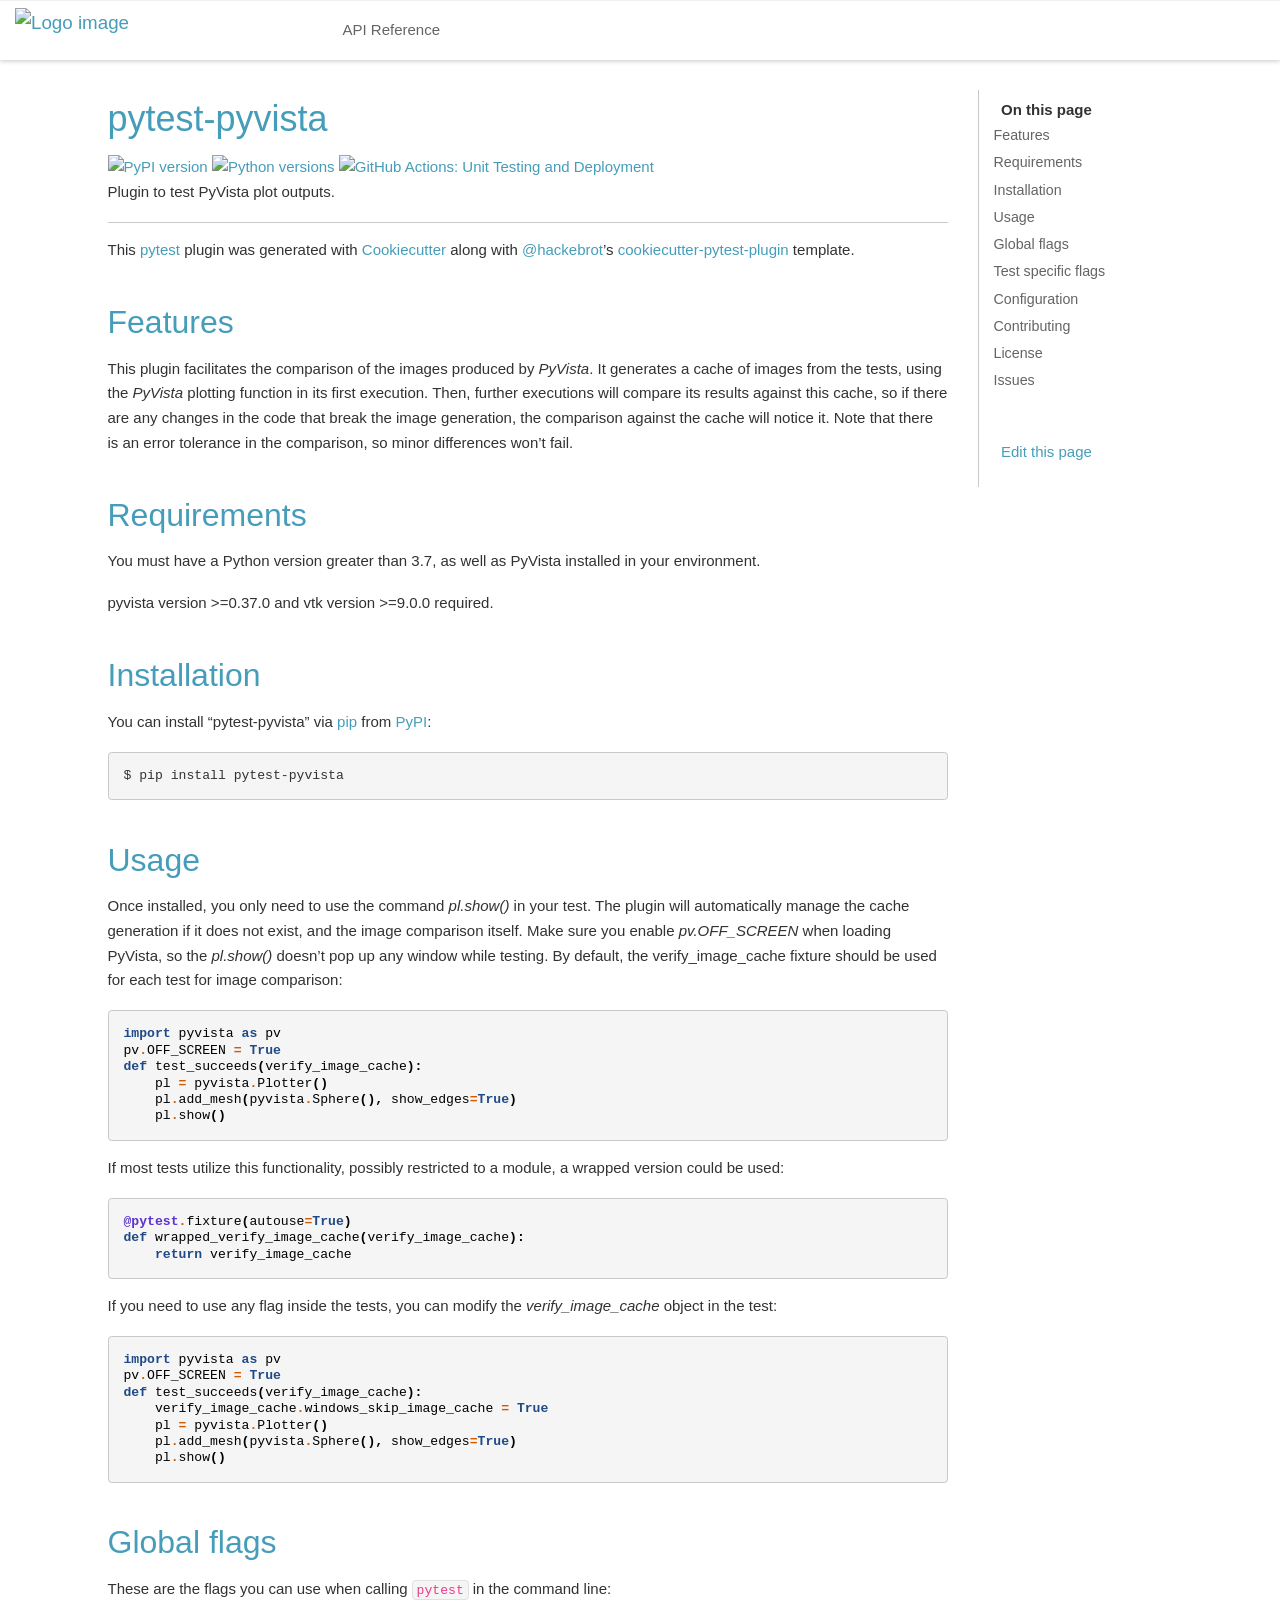
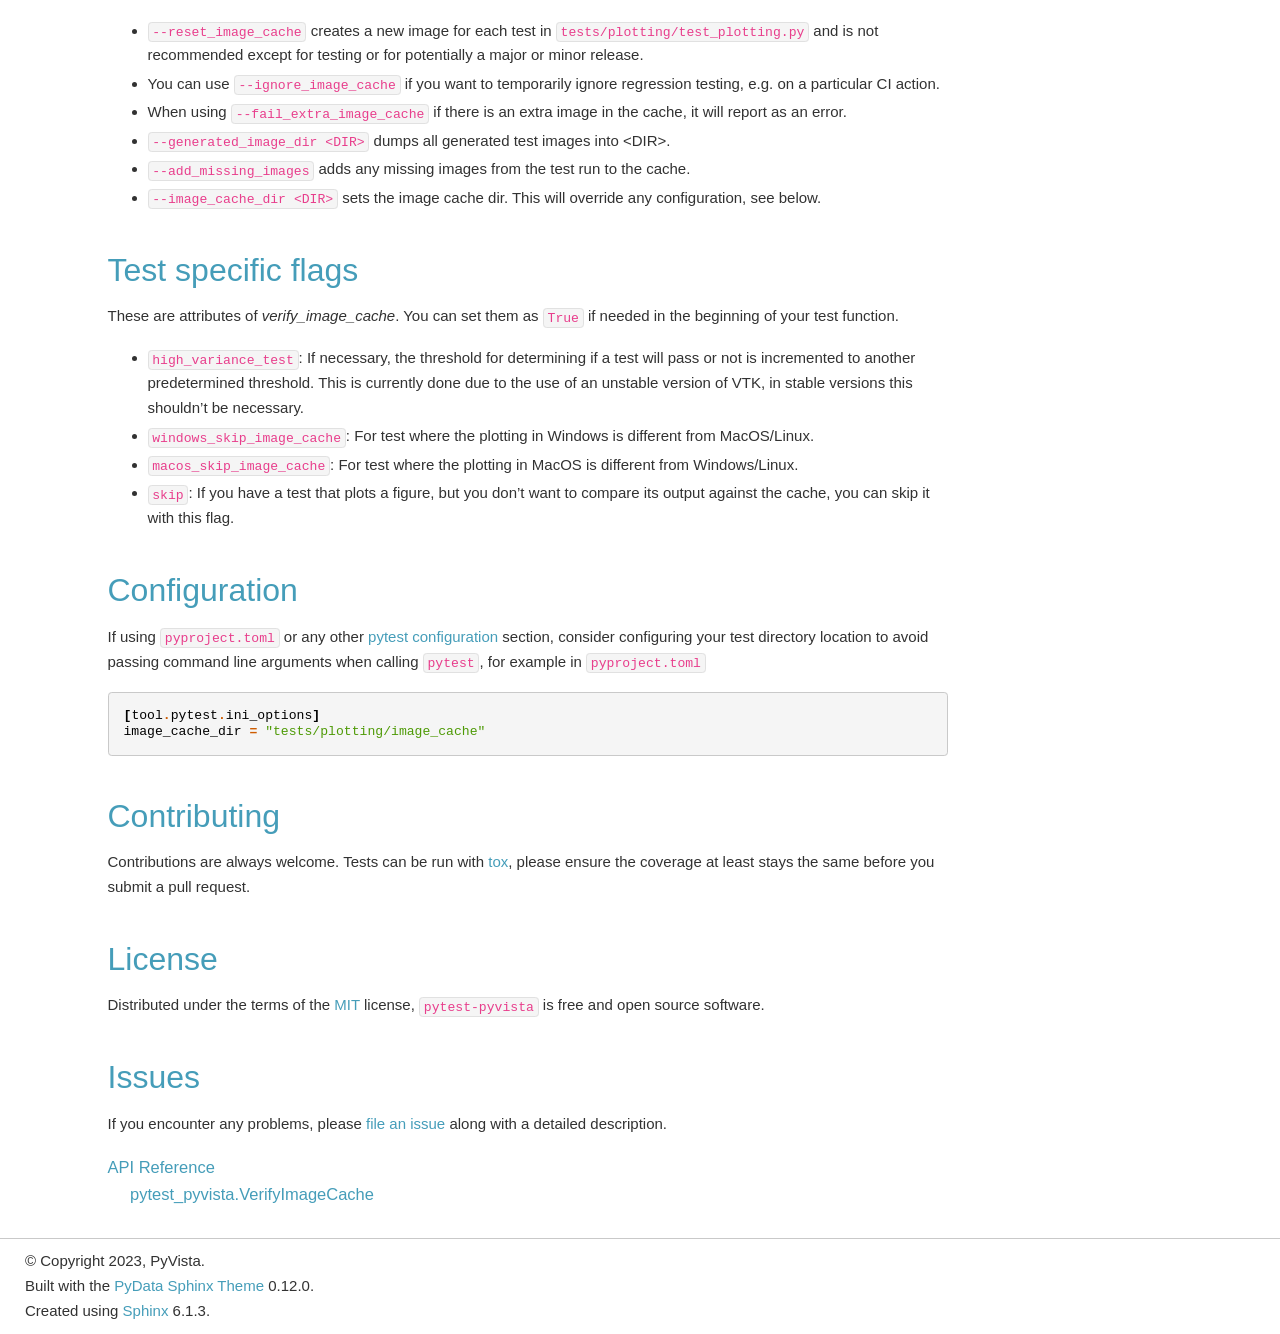
==== index.html @ f1851cdf "deploy: bb047746228257ee077d3a921284303c462fa4be" ====
<!DOCTYPE html>

<html lang="en">
  <head>
    <meta charset="utf-8" />
    <meta name="viewport" content="width=device-width, initial-scale=1.0" /><meta name="generator" content="Docutils 0.19: https://docutils.sourceforge.io/" />

    <title>pytest-pyvista &#8212; pytest-pyvista 0.1.7 documentation</title>
  
  
  
  <script data-cfasync="false">
    document.documentElement.dataset.mode = localStorage.getItem("mode") || "";
    document.documentElement.dataset.theme = localStorage.getItem("theme") || "light";
  </script>
  
  <!-- Loaded before other Sphinx assets -->
  <link href="_static/styles/theme.css?digest=796348d33e8b1d947c94" rel="stylesheet">
<link href="_static/styles/bootstrap.css?digest=796348d33e8b1d947c94" rel="stylesheet">
<link href="_static/styles/pydata-sphinx-theme.css?digest=796348d33e8b1d947c94" rel="stylesheet">

  
  <link href="_static/vendor/fontawesome/6.1.2/css/all.min.css?digest=796348d33e8b1d947c94" rel="stylesheet">
  <link rel="preload" as="font" type="font/woff2" crossorigin href="_static/vendor/fontawesome/6.1.2/webfonts/fa-solid-900.woff2">
<link rel="preload" as="font" type="font/woff2" crossorigin href="_static/vendor/fontawesome/6.1.2/webfonts/fa-brands-400.woff2">
<link rel="preload" as="font" type="font/woff2" crossorigin href="_static/vendor/fontawesome/6.1.2/webfonts/fa-regular-400.woff2">

    <link rel="stylesheet" type="text/css" href="_static/pygments.css" />
    <link rel="stylesheet" type="text/css" href="_static/copybutton.css" />
  
  <!-- Pre-loaded scripts that we'll load fully later -->
  <link rel="preload" as="script" href="_static/scripts/bootstrap.js?digest=796348d33e8b1d947c94">
<link rel="preload" as="script" href="_static/scripts/pydata-sphinx-theme.js?digest=796348d33e8b1d947c94">

    <script data-url_root="./" id="documentation_options" src="_static/documentation_options.js"></script>
    <script src="_static/doctools.js"></script>
    <script src="_static/sphinx_highlight.js"></script>
    <script src="_static/clipboard.min.js"></script>
    <script src="_static/copybutton.js"></script>
    <script>DOCUMENTATION_OPTIONS.pagename = 'index';</script>
    <link rel="index" title="Index" href="genindex.html" />
    <link rel="search" title="Search" href="search.html" />
    <link rel="next" title="API Reference" href="api.html" />
  <meta name="viewport" content="width=device-width, initial-scale=1" />
  <meta name="docsearch:language" content="en">
  </head>
  
  
  <body data-spy="scroll" data-target="#bd-toc-nav" data-offset="180" data-default-mode="">

  
  
  <a class="skip-link" href="#main-content">Skip to main content</a>

  
  <input type="checkbox" class="sidebar-toggle" name="__primary" id="__primary">
  <label class="overlay overlay-primary" for="__primary"></label>

  
  <input type="checkbox" class="sidebar-toggle" name="__secondary" id="__secondary">
  <label class="overlay overlay-secondary" for="__secondary"></label>

  
  <div class="search-button__wrapper">
    <div class="search-button__overlay"></div>
    <div class="search-button__search-container">
      
<form class="bd-search d-flex align-items-center" action="search.html" method="get">
  <i class="fa-solid fa-magnifying-glass"></i>
  <input type="search" class="form-control" name="q" id="search-input" placeholder="Search the docs ..." aria-label="Search the docs ..." autocomplete="off" autocorrect="off" autocapitalize="off" spellcheck="false">
  <span class="search-button__kbd-shortcut"><kbd class="kbd-shortcut__modifier">Ctrl</kbd>+<kbd>K</kbd></span>
</form>
    </div>
  </div>

  
  <nav class="bd-header navbar navbar-expand-lg bd-navbar" id="navbar-main"><div class="bd-header__inner bd-page-width">
  <label class="sidebar-toggle primary-toggle" for="__primary">
      <span class="fa-solid fa-bars"></span>
  </label>
  <div id="navbar-start">
    
    
  


<a class="navbar-brand logo" href="#">

  
  
  
  
  
  
  

  
    <img src="https://docs.pyvista.org/_static/pyvista_logo_sm.png" class="logo__image only-light" alt="Logo image">
    <img src="https://docs.pyvista.org/_static/pyvista_logo_sm.png" class="logo__image only-dark" alt="Logo image">
  
  
</a>
    
  </div>

  
  <div class="col-lg-9 navbar-header-items">
    <div id="navbar-center" class="mr-auto">
      
      <div class="navbar-center-item">
        <nav class="navbar-nav">
    <p class="sidebar-header-items__title" role="heading" aria-level="1" aria-label="Site Navigation">
        Site Navigation
    </p>
    <ul id="navbar-main-elements" class="navbar-nav">
        
                    <li class="nav-item">
                      <a class="nav-link nav-internal" href="api.html">
                        API Reference
                      </a>
                    </li>
                
    </ul>
</nav>
      </div>
      
    </div>

    <div id="navbar-end">
      
        <div class="navbar-end-item navbar-persistent--container">
          
<button class="btn btn-sm navbar-btn search-button search-button__button" title="Search" aria-label="Search" data-toggle="tooltip">
  <i class="fa-solid fa-magnifying-glass"></i>
</button>
        </div>
      
      
      <div class="navbar-end-item">
        <button class="theme-switch-button btn btn-sm btn-outline-primary navbar-btn rounded-circle" title="light/dark" aria-label="light/dark" data-toggle="tooltip">
    <span class="theme-switch" data-mode="light"><i class="fa-solid fa-sun"></i></span>
    <span class="theme-switch" data-mode="dark"><i class="fa-solid fa-moon"></i></span>
    <span class="theme-switch" data-mode="auto"><i class="fa-solid fa-circle-half-stroke"></i></span>
</button>
      </div>
      
      <div class="navbar-end-item">
        <ul id="navbar-icon-links" class="navbar-nav" aria-label="Icon Links">
        <li class="nav-item">
          
          
          
          
          
          
          
          <a href="https://github.com/pyvista/pytest-pyvista" title="GitHub" class="nav-link" rel="noopener" target="_blank" data-toggle="tooltip"><span><i class="fa-brands fa-square-github"></i></span>
            <label class="sr-only">GitHub</label></a>
        </li>
        <li class="nav-item">
          
          
          
          
          
          
          
          <a href="http://slack.pyvista.org" title="Slack Community" class="nav-link" rel="noopener" target="_blank" data-toggle="tooltip"><span><i class="fab fa-slack"></i></span>
            <label class="sr-only">Slack Community</label></a>
        </li>
        <li class="nav-item">
          
          
          
          
          
          
          
          <a href="https://github.com/pyvista/pyvista/discussions" title="Support" class="nav-link" rel="noopener" target="_blank" data-toggle="tooltip"><span><i class="fa fa-comment fa-fw"></i></span>
            <label class="sr-only">Support</label></a>
        </li>
        <li class="nav-item">
          
          
          
          
          
          
          
          <a href="https://github.com/pyvista/pyvista/blob/main/CONTRIBUTING.rst" title="Contributing" class="nav-link" rel="noopener" target="_blank" data-toggle="tooltip"><span><i class="fa fa-gavel fa-fw"></i></span>
            <label class="sr-only">Contributing</label></a>
        </li>
      </ul>
      </div>
      
    </div>
  </div>


  
  
    <div class="navbar-persistent--mobile">
<button class="btn btn-sm navbar-btn search-button search-button__button" title="Search" aria-label="Search" data-toggle="tooltip">
  <i class="fa-solid fa-magnifying-glass"></i>
</button>
    </div>
  

  
  <label class="sidebar-toggle secondary-toggle" for="__secondary">
      <span class="fa-solid fa-outdent"></span>
  </label>
  

</div>
  </nav>
  

  <div class="bd-container">
    <div class="bd-container__inner bd-page-width">
      
      <div class="bd-sidebar-primary bd-sidebar hide-on-wide">
        
  
  <div class="sidebar-header-items sidebar-primary__section">
    
    
      <div class="sidebar-header-items__center">
      
      <div class="navbar-center-item">
        <nav class="navbar-nav">
    <p class="sidebar-header-items__title" role="heading" aria-level="1" aria-label="Site Navigation">
        Site Navigation
    </p>
    <ul id="navbar-main-elements" class="navbar-nav">
        
                    <li class="nav-item">
                      <a class="nav-link nav-internal" href="api.html">
                        API Reference
                      </a>
                    </li>
                
    </ul>
</nav>
      </div>
      
      </div>
    

    
    
    <div class="sidebar-header-items__end">
      
      <div class="navbar-end-item">
        <button class="theme-switch-button btn btn-sm btn-outline-primary navbar-btn rounded-circle" title="light/dark" aria-label="light/dark" data-toggle="tooltip">
    <span class="theme-switch" data-mode="light"><i class="fa-solid fa-sun"></i></span>
    <span class="theme-switch" data-mode="dark"><i class="fa-solid fa-moon"></i></span>
    <span class="theme-switch" data-mode="auto"><i class="fa-solid fa-circle-half-stroke"></i></span>
</button>
      </div>
      
      <div class="navbar-end-item">
        <ul id="navbar-icon-links" class="navbar-nav" aria-label="Icon Links">
        <li class="nav-item">
          
          
          
          
          
          
          
          <a href="https://github.com/pyvista/pytest-pyvista" title="GitHub" class="nav-link" rel="noopener" target="_blank" data-toggle="tooltip"><span><i class="fa-brands fa-square-github"></i></span>
            <label class="sr-only">GitHub</label></a>
        </li>
        <li class="nav-item">
          
          
          
          
          
          
          
          <a href="http://slack.pyvista.org" title="Slack Community" class="nav-link" rel="noopener" target="_blank" data-toggle="tooltip"><span><i class="fab fa-slack"></i></span>
            <label class="sr-only">Slack Community</label></a>
        </li>
        <li class="nav-item">
          
          
          
          
          
          
          
          <a href="https://github.com/pyvista/pyvista/discussions" title="Support" class="nav-link" rel="noopener" target="_blank" data-toggle="tooltip"><span><i class="fa fa-comment fa-fw"></i></span>
            <label class="sr-only">Support</label></a>
        </li>
        <li class="nav-item">
          
          
          
          
          
          
          
          <a href="https://github.com/pyvista/pyvista/blob/main/CONTRIBUTING.rst" title="Contributing" class="nav-link" rel="noopener" target="_blank" data-toggle="tooltip"><span><i class="fa fa-gavel fa-fw"></i></span>
            <label class="sr-only">Contributing</label></a>
        </li>
      </ul>
      </div>
      
    </div>
    
  </div>

  

  
  <div class="sidebar-end-items sidebar-primary__section">
    <div class="sidebar-end-items__item">
    </div>
  </div>

  
  <div id="rtd-footer-container"></div>

      </div>
      <main id="main-content" class="bd-main">
        
        
        <div class="bd-content">
          <div class="bd-article-container">
            
            <div class="bd-header-article">
                
            </div>
            
            
            <article class="bd-article" role="main">
              
  <section id="pytest-pyvista">
<h1>pytest-pyvista<a class="headerlink" href="#pytest-pyvista" title="Permalink to this heading">#</a></h1>
<a class="reference external image-reference" href="https://pypi.org/project/pytest-pyvista"><img alt="PyPI version" src="https://img.shields.io/pypi/v/pytest-pyvista.svg" /></a>
<a class="reference external image-reference" href="https://pypi.org/project/pytest-pyvista"><img alt="Python versions" src="https://img.shields.io/pypi/pyversions/pytest-pyvista.svg" /></a>
<a class="reference external image-reference" href="https://github.com/pyvista/pytest-pyvista/actions/workflows/ci_cd.yml"><img alt="GitHub Actions: Unit Testing and Deployment" src="https://github.com/pyvista/pytest-pyvista/actions/workflows/ci_cd.yml/badge.svg" /></a>
<p>Plugin to test PyVista plot outputs.</p>
<hr class="docutils" />
<p>This <a class="reference external" href="https://github.com/pytest-dev/pytest">pytest</a> plugin was generated with <a class="reference external" href="https://github.com/audreyr/cookiecutter">Cookiecutter</a> along with
<a class="reference external" href="https://github.com/hackebrot">&#64;hackebrot</a>’s <a class="reference external" href="https://github.com/pytest-dev/cookiecutter-pytest-plugin">cookiecutter-pytest-plugin</a> template.</p>
<section id="features">
<h2>Features<a class="headerlink" href="#features" title="Permalink to this heading">#</a></h2>
<p>This plugin facilitates the comparison of the images produced by <cite>PyVista</cite>. It
generates a cache of images from the tests, using the <cite>PyVista</cite> plotting
function in its first execution. Then, further executions will compare its
results against this cache, so if there are any changes in the code that break
the image generation, the comparison against the cache will notice it. Note
that there is an error tolerance in the comparison, so minor differences won’t
fail.</p>
</section>
<section id="requirements">
<h2>Requirements<a class="headerlink" href="#requirements" title="Permalink to this heading">#</a></h2>
<p>You must have a Python version greater than 3.7, as well as PyVista installed
in your environment.</p>
<p>pyvista version &gt;=0.37.0 and vtk version &gt;=9.0.0 required.</p>
</section>
<section id="installation">
<h2>Installation<a class="headerlink" href="#installation" title="Permalink to this heading">#</a></h2>
<p>You can install “pytest-pyvista” via <a class="reference external" href="https://pypi.org/project/pip/">pip</a> from <a class="reference external" href="https://pypi.org/project">PyPI</a>:</p>
<div class="highlight-default notranslate"><div class="highlight"><pre><span></span>$ pip install pytest-pyvista
</pre></div>
</div>
</section>
<section id="usage">
<h2>Usage<a class="headerlink" href="#usage" title="Permalink to this heading">#</a></h2>
<p>Once installed, you only need to use the command <cite>pl.show()</cite> in your test. The
plugin will automatically manage the cache generation if it does not exist, and
the image comparison itself. Make sure you enable <cite>pv.OFF_SCREEN</cite> when loading
PyVista, so the <cite>pl.show()</cite> doesn’t pop up any window while testing.  By default,
the verify_image_cache fixture should be used for each test for image comparison:</p>
<div class="highlight-default notranslate"><div class="highlight"><pre><span></span><span class="kn">import</span> <span class="nn">pyvista</span> <span class="k">as</span> <span class="nn">pv</span>
<span class="n">pv</span><span class="o">.</span><span class="n">OFF_SCREEN</span> <span class="o">=</span> <span class="kc">True</span>
<span class="k">def</span> <span class="nf">test_succeeds</span><span class="p">(</span><span class="n">verify_image_cache</span><span class="p">):</span>
    <span class="n">pl</span> <span class="o">=</span> <span class="n">pyvista</span><span class="o">.</span><span class="n">Plotter</span><span class="p">()</span>
    <span class="n">pl</span><span class="o">.</span><span class="n">add_mesh</span><span class="p">(</span><span class="n">pyvista</span><span class="o">.</span><span class="n">Sphere</span><span class="p">(),</span> <span class="n">show_edges</span><span class="o">=</span><span class="kc">True</span><span class="p">)</span>
    <span class="n">pl</span><span class="o">.</span><span class="n">show</span><span class="p">()</span>
</pre></div>
</div>
<p>If most tests utilize this functionality, possibly restricted to a module,
a wrapped version could be used:</p>
<div class="highlight-default notranslate"><div class="highlight"><pre><span></span><span class="nd">@pytest</span><span class="o">.</span><span class="n">fixture</span><span class="p">(</span><span class="n">autouse</span><span class="o">=</span><span class="kc">True</span><span class="p">)</span>
<span class="k">def</span> <span class="nf">wrapped_verify_image_cache</span><span class="p">(</span><span class="n">verify_image_cache</span><span class="p">):</span>
    <span class="k">return</span> <span class="n">verify_image_cache</span>
</pre></div>
</div>
<p>If you need to use any flag inside the tests, you can modify the
<cite>verify_image_cache</cite> object in the test:</p>
<div class="highlight-default notranslate"><div class="highlight"><pre><span></span><span class="kn">import</span> <span class="nn">pyvista</span> <span class="k">as</span> <span class="nn">pv</span>
<span class="n">pv</span><span class="o">.</span><span class="n">OFF_SCREEN</span> <span class="o">=</span> <span class="kc">True</span>
<span class="k">def</span> <span class="nf">test_succeeds</span><span class="p">(</span><span class="n">verify_image_cache</span><span class="p">):</span>
    <span class="n">verify_image_cache</span><span class="o">.</span><span class="n">windows_skip_image_cache</span> <span class="o">=</span> <span class="kc">True</span>
    <span class="n">pl</span> <span class="o">=</span> <span class="n">pyvista</span><span class="o">.</span><span class="n">Plotter</span><span class="p">()</span>
    <span class="n">pl</span><span class="o">.</span><span class="n">add_mesh</span><span class="p">(</span><span class="n">pyvista</span><span class="o">.</span><span class="n">Sphere</span><span class="p">(),</span> <span class="n">show_edges</span><span class="o">=</span><span class="kc">True</span><span class="p">)</span>
    <span class="n">pl</span><span class="o">.</span><span class="n">show</span><span class="p">()</span>
</pre></div>
</div>
</section>
<section id="global-flags">
<h2>Global flags<a class="headerlink" href="#global-flags" title="Permalink to this heading">#</a></h2>
<p>These are the flags you can use when calling <code class="docutils literal notranslate"><span class="pre">pytest</span></code> in the command line:</p>
<ul class="simple">
<li><p><code class="docutils literal notranslate"><span class="pre">--reset_image_cache</span></code> creates a new image for each test in
<code class="docutils literal notranslate"><span class="pre">tests/plotting/test_plotting.py</span></code> and is not recommended except for
testing or for potentially a major or minor release.</p></li>
<li><p>You can use <code class="docutils literal notranslate"><span class="pre">--ignore_image_cache</span></code> if you want to
temporarily ignore regression testing, e.g. on a particular CI action.</p></li>
<li><p>When using <code class="docutils literal notranslate"><span class="pre">--fail_extra_image_cache</span></code> if there is an extra image in the
cache, it will report as an error.</p></li>
<li><p><code class="docutils literal notranslate"><span class="pre">--generated_image_dir</span> <span class="pre">&lt;DIR&gt;</span></code> dumps all generated test images into &lt;DIR&gt;.</p></li>
<li><p><code class="docutils literal notranslate"><span class="pre">--add_missing_images</span></code> adds any missing images from the test run to the cache.</p></li>
<li><p><code class="docutils literal notranslate"><span class="pre">--image_cache_dir</span> <span class="pre">&lt;DIR&gt;</span></code> sets the image cache dir.  This will override any
configuration, see below.</p></li>
</ul>
</section>
<section id="test-specific-flags">
<h2>Test specific flags<a class="headerlink" href="#test-specific-flags" title="Permalink to this heading">#</a></h2>
<p>These are attributes of <cite>verify_image_cache</cite>. You can set them as <code class="docutils literal notranslate"><span class="pre">True</span></code> if needed
in the beginning of your test function.</p>
<ul class="simple">
<li><p><code class="docutils literal notranslate"><span class="pre">high_variance_test</span></code>: If necessary, the threshold for determining if a test
will pass or not is incremented to another predetermined threshold. This is
currently done due to the use of an unstable version of VTK, in stable
versions this shouldn’t be necessary.</p></li>
<li><p><code class="docutils literal notranslate"><span class="pre">windows_skip_image_cache</span></code>: For test where the plotting in Windows is different
from MacOS/Linux.</p></li>
<li><p><code class="docutils literal notranslate"><span class="pre">macos_skip_image_cache</span></code>: For test where the plotting in MacOS is different
from Windows/Linux.</p></li>
<li><p><code class="docutils literal notranslate"><span class="pre">skip</span></code>: If you have a test that plots a figure, but you don’t want to compare
its output against the cache, you can skip it with this flag.</p></li>
</ul>
</section>
<section id="configuration">
<h2>Configuration<a class="headerlink" href="#configuration" title="Permalink to this heading">#</a></h2>
<p>If using <code class="docutils literal notranslate"><span class="pre">pyproject.toml</span></code> or any other
<a class="reference external" href="https://docs.pytest.org/en/latest/reference/customize.html">pytest configuration</a>
section, consider configuring your test directory location to
avoid passing command line arguments when calling <code class="docutils literal notranslate"><span class="pre">pytest</span></code>, for example in
<code class="docutils literal notranslate"><span class="pre">pyproject.toml</span></code></p>
<div class="highlight-default notranslate"><div class="highlight"><pre><span></span><span class="p">[</span><span class="n">tool</span><span class="o">.</span><span class="n">pytest</span><span class="o">.</span><span class="n">ini_options</span><span class="p">]</span>
<span class="n">image_cache_dir</span> <span class="o">=</span> <span class="s2">&quot;tests/plotting/image_cache&quot;</span>
</pre></div>
</div>
</section>
<section id="contributing">
<h2>Contributing<a class="headerlink" href="#contributing" title="Permalink to this heading">#</a></h2>
<p>Contributions are always welcome. Tests can be run with <a class="reference external" href="https://tox.readthedocs.io/en/latest/">tox</a>, please ensure
the coverage at least stays the same before you submit a pull request.</p>
</section>
<section id="license">
<h2>License<a class="headerlink" href="#license" title="Permalink to this heading">#</a></h2>
<p>Distributed under the terms of the <a class="reference external" href="http://opensource.org/licenses/MIT">MIT</a> license, <code class="docutils literal notranslate"><span class="pre">pytest-pyvista</span></code> is free
and open source software.</p>
</section>
<section id="issues">
<h2>Issues<a class="headerlink" href="#issues" title="Permalink to this heading">#</a></h2>
<p>If you encounter any problems, please <a class="reference external" href="https://github.com/pyvista/pytest-pyvista/issues">file an issue</a> along with a detailed
description.</p>
<div class="toctree-wrapper compound">
<ul>
<li class="toctree-l1"><a class="reference internal" href="api.html">API Reference</a><ul>
<li class="toctree-l2"><a class="reference internal" href="_autosummary/pytest_pyvista.VerifyImageCache.html">pytest_pyvista.VerifyImageCache</a></li>
</ul>
</li>
</ul>
</div>
</section>
</section>


            </article>
            
            
            
          </div>
          
          
          
            <div class="bd-sidebar-secondary bd-toc">
              
<div class="toc-item">
  
<div class="tocsection onthispage">
    <i class="fa-solid fa-list"></i> On this page
</div>
<nav id="bd-toc-nav" class="page-toc">
    <ul class="visible nav section-nav flex-column">
 <li class="toc-h2 nav-item toc-entry">
  <a class="reference internal nav-link" href="#features">
   Features
  </a>
 </li>
 <li class="toc-h2 nav-item toc-entry">
  <a class="reference internal nav-link" href="#requirements">
   Requirements
  </a>
 </li>
 <li class="toc-h2 nav-item toc-entry">
  <a class="reference internal nav-link" href="#installation">
   Installation
  </a>
 </li>
 <li class="toc-h2 nav-item toc-entry">
  <a class="reference internal nav-link" href="#usage">
   Usage
  </a>
 </li>
 <li class="toc-h2 nav-item toc-entry">
  <a class="reference internal nav-link" href="#global-flags">
   Global flags
  </a>
 </li>
 <li class="toc-h2 nav-item toc-entry">
  <a class="reference internal nav-link" href="#test-specific-flags">
   Test specific flags
  </a>
 </li>
 <li class="toc-h2 nav-item toc-entry">
  <a class="reference internal nav-link" href="#configuration">
   Configuration
  </a>
 </li>
 <li class="toc-h2 nav-item toc-entry">
  <a class="reference internal nav-link" href="#contributing">
   Contributing
  </a>
 </li>
 <li class="toc-h2 nav-item toc-entry">
  <a class="reference internal nav-link" href="#license">
   License
  </a>
 </li>
 <li class="toc-h2 nav-item toc-entry">
  <a class="reference internal nav-link" href="#issues">
   Issues
  </a>
 </li>
</ul>

</nav>
</div>

<div class="toc-item">
  
<div id="searchbox"></div>
</div>

<div class="toc-item">
  

<div class="tocsection editthispage">
    <a href="https://github.com/pyvista/pytest-pyvista/edit/main/doc/index.rst">
        <i class="fa-solid fa-pencil"></i> Edit this page
    </a>
</div>

</div>

<div class="toc-item">
  
</div>

            </div>
          
          
        </div>
        <footer class="bd-footer-content">
          <div class="bd-footer-content__inner">
            
          </div>
        </footer>
        
      </main>
    </div>
  </div>

  
    
  <!-- Scripts loaded after <body> so the DOM is not blocked -->
  <script src="_static/scripts/bootstrap.js?digest=796348d33e8b1d947c94"></script>
<script src="_static/scripts/pydata-sphinx-theme.js?digest=796348d33e8b1d947c94"></script>

  <footer class="bd-footer"><div class="bd-footer__inner container">
  
  <div class="footer-item">
    
<p class="copyright">

    &copy; Copyright 2023, PyVista.<br>

</p>

  </div>
  
  <div class="footer-item">
    <p class="theme-version">
    Built with the
    <a href="https://pydata-sphinx-theme.readthedocs.io/en/stable/index.html">
        PyData Sphinx Theme
    </a>
    0.12.0.
</p>
  </div>
  
  <div class="footer-item">
    
<p class="sphinx-version">
Created using <a href="http://sphinx-doc.org/">Sphinx</a> 6.1.3.<br>
</p>

  </div>
  
</div>
  </footer>
  </body>
</html>
---- _static/styles/theme.css ----
/* Provided by Sphinx's 'basic' theme, and included in the final set of assets */
@import "../basic.css";
---- _static/styles/pydata-sphinx-theme.css ----
html{--pst-header-height:3rem;--pst-header-article-height:calc(var(--pst-header-height)*2/3);--pst-sidebar-secondary:17rem;--pst-font-size-base:15px;--pst-font-size-h1:36px;--pst-font-size-h2:32px;--pst-font-size-h3:26px;--pst-font-size-h4:21px;--pst-font-size-h5:18px;--pst-font-size-h6:16px;--pst-font-size-milli:12px;--pst-sidebar-font-size:0.9em;--pst-sidebar-font-size-mobile:1.2em;--pst-sidebar-header-font-size:1.2em;--pst-sidebar-header-font-weight:600;--pst-font-weight-caption:300;--pst-font-weight-heading:600;--pst-font-family-base-system:-apple-system,BlinkMacSystemFont,Segoe UI,"Helvetica Neue",Arial,sans-serif,Apple Color Emoji,Segoe UI Emoji,Segoe UI Symbol;--pst-font-family-monospace-system:"SFMono-Regular",Menlo,Consolas,Monaco,Liberation Mono,Lucida Console,monospace;--pst-font-family-base:var(--pst-font-family-base-system);--pst-font-family-heading:var(--pst-font-family-base-system);--pst-font-family-monospace:var(--pst-font-family-monospace-system);--pst-font-size-icon:1.5rem;--pst-icon-check-circle:"\f058";--pst-icon-info-circle:"\f05a";--pst-icon-exclamation-triangle:"\f071";--pst-icon-exclamation-circle:"\f06a";--pst-icon-times-circle:"\f057";--pst-icon-lightbulb:"\f0eb";--pst-icon-download:"\f019";--pst-icon-angle-left:"\f104";--pst-icon-angle-right:"\f105";--pst-icon-external-link:"\f35d";--pst-icon-search-minus:"\f010";--pst-icon-github:"\f09b";--pst-icon-gitlab:"\f296";--pst-icon-share:"\f064";--pst-icon-bell:"\f0f3";--pst-icon-pencil:"\f303";--pst-icon-admonition-default:var(--pst-icon-bell);--pst-icon-admonition-note:var(--pst-icon-info-circle);--pst-icon-admonition-attention:var(--pst-icon-exclamation-circle);--pst-icon-admonition-caution:var(--pst-icon-exclamation-triangle);--pst-icon-admonition-warning:var(--pst-icon-exclamation-triangle);--pst-icon-admonition-danger:var(--pst-icon-exclamation-triangle);--pst-icon-admonition-error:var(--pst-icon-times-circle);--pst-icon-admonition-hint:var(--pst-icon-lightbulb);--pst-icon-admonition-tip:var(--pst-icon-lightbulb);--pst-icon-admonition-important:var(--pst-icon-exclamation-circle);--pst-icon-admonition-seealso:var(--pst-icon-share);--pst-icon-admonition-todo:var(--pst-icon-pencil);--pst-icon-versionmodified-default:var(--pst-icon-exclamation-circle);--pst-icon-versionmodified-added:var(--pst-icon-exclamation-circle);--pst-icon-versionmodified-changed:var(--pst-icon-exclamation-circle);--pst-icon-versionmodified-deprecated:var(--pst-icon-exclamation-circle)}html[data-theme=light]{--pst-color-attention:#ffc107;--pst-color-text-base:#323232;--pst-color-text-muted:#646464;--pst-color-shadow:#d8d8d8;--pst-color-border:#c9c9c9;--pst-color-inline-code:#e83e8c;--pst-color-target:#fbe54e;--pst-color-background:#fff;--pst-color-on-background:#fff;--pst-color-surface:#f5f5f5;--pst-color-on-surface:#e1e1e1;--pst-color-link:var(--pst-color-primary);--pst-color-link-hover:var(--pst-color-warning)}html[data-theme=light] .only-dark{display:none!important}html[data-theme=dark]{--pst-color-attention:#dca90f;--pst-color-text-base:#cecece;--pst-color-text-muted:#a6a6a6;--pst-color-shadow:#212121;--pst-color-border:silver;--pst-color-inline-code:#dd9ec2;--pst-color-target:#472700;--pst-color-background:#121212;--pst-color-on-background:#1e1e1e;--pst-color-surface:#212121;--pst-color-on-surface:#373737;--pst-color-link:var(--pst-color-primary);--pst-color-link-hover:var(--pst-color-warning)}html[data-theme=dark] .only-light{display:none!important}html[data-theme=dark] img:not(.only-dark):not(.dark-light){filter:brightness(.8) contrast(1.2)}html[data-theme=dark] .bd-content img:not(.only-dark):not(.dark-light){background:#fff;border-radius:.25rem}html[data-theme=dark] .MathJax_SVG *{fill:var(--pst-color-text-base)}html{font-size:var(--pst-font-size-base);scroll-padding-top:calc(var(--pst-header-height) + 12px)}body{background-color:var(--pst-color-background);color:var(--pst-color-text-base);display:flex;flex-direction:column;font-family:var(--pst-font-family-base);font-weight:400;line-height:1.65;min-height:100vh}body::-webkit-scrollbar{height:.5rem;width:.5rem}body::-webkit-scrollbar-thumb{background:var(--pst-color-text-muted);border-radius:.25rem}body::-webkit-scrollbar-track{background:transparent}body::-webkit-scrollbar-thumb{background:var(--pst-color-on-surface)}body::-webkit-scrollbar-thumb:hover,body:hover::-webkit-scrollbar-thumb{background:var(--pst-color-text-muted)}body::-webkit-scrollbar-track{background:var(--pst-color-background)}p{color:var(--pst-color-text-base);font-size:1em;margin-bottom:1.15rem}p.rubric{border-bottom:1px solid var(--pst-color-border)}p.centered{text-align:center}a{color:var(--pst-color-link);text-decoration:none}a:hover{color:var(--pst-color-link-hover);text-decoration:underline}a.headerlink{color:var(--pst-color-warning);font-size:.8em;margin-left:.2em;opacity:.4;padding:0 4px;text-decoration:none;transition:all .2s ease-out;user-select:none}a.headerlink:hover{opacity:1}a:before{color:var(--pst-color-text-muted);font-family:Font Awesome\ 6 Brands;margin-right:.25rem}a.github:before{content:var(--pst-icon-github)}a.gitlab:before{content:var(--pst-icon-gitlab)}.heading-style,h1,h2,h3,h4,h5,h6{font-family:var(--pst-font-family-heading);font-weight:400;line-height:1.15;margin:2.75rem 0 1.05rem}h1{font-size:var(--pst-font-size-h1);margin-top:0}h1,h2{color:var(--pst-color-primary)}h2{font-size:var(--pst-font-size-h2)}h3{font-size:var(--pst-font-size-h3)}h3,h4{color:var(--pst-color-text-base)}h4{font-size:var(--pst-font-size-h4)}h5{font-size:var(--pst-font-size-h5)}h5,h6{color:var(--pst-color-text-base)}h6{font-size:var(--pst-font-size-h6)}.text_small,small{font-size:var(--pst-font-size-milli)}hr{border:0;border-top:1px solid var(--pst-color-border)}code,kbd,pre,samp{font-family:var(--pst-font-family-monospace)}kbd{background-color:var(--pst-color-on-background);color:var(--pst-color-text-muted)}kbd:not(.compound){border:1px solid var(--pst-color-border);box-shadow:1px 1px 1px var(--pst-color-shadow);margin:0 .1rem;padding:.1rem .4rem}code{color:var(--pst-color-inline-code)}pre{background-color:var(--pst-color-surface);border:1px solid var(--pst-color-border);border-radius:.25rem;color:var(--pst-color-text-base);line-height:1.2em;margin:1.5em 0;padding:1rem}pre::-webkit-scrollbar{height:.5rem;width:.5rem}pre::-webkit-scrollbar-thumb{background:var(--pst-color-text-muted);border-radius:.25rem}pre::-webkit-scrollbar-track{background:transparent}pre::-webkit-scrollbar-thumb{background:var(--pst-color-on-surface)}pre::-webkit-scrollbar-thumb:hover,pre:hover::-webkit-scrollbar-thumb{background:var(--pst-color-text-muted)}pre .linenos{opacity:.5;padding-right:10px}.skip-link{background-color:var(--pst-color-background);border-bottom:1px solid var(--pst-color-border);color:var(--pst-color-link);left:0;padding:.5rem;position:fixed;right:0;text-align:center;top:0;transition:translate .15s ease-in-out;translate:0 -100%;z-index:1050}.skip-link:focus{translate:0}.bd-container{display:flex;flex-grow:1;justify-content:center}.bd-container .bd-container__inner{display:flex}.bd-page-width{width:100%}@media (min-width:960px){.bd-page-width{max-width:88rem}}.bd-header-announcement{align-items:center;display:flex;justify-content:center;min-height:3rem;padding:.5rem 12.5%;position:relative;text-align:center;width:100%}@media (max-width:1199.98px){.bd-header-announcement{padding:.5rem 2%}}.bd-header-announcement p{font-weight:700;margin:0}.bd-header-announcement:after{background-color:var(--pst-color-info);content:"";height:100%;left:0;opacity:.2;position:absolute;top:0;width:100%;z-index:-1}.bd-header-announcement:empty{display:none}.bd-main{display:flex;flex-direction:column;flex-grow:1;min-width:0}.bd-main .bd-content{display:flex;height:100%;justify-content:center}.bd-main .bd-content .bd-article-container{display:flex;flex-direction:column;justify-content:start;max-width:60em;overflow-x:auto;padding:1rem;width:100%}@media (min-width:1200px){.bd-main .bd-content .bd-article-container .bd-article{padding-left:2rem;padding-top:1.5rem}}footer.bd-footer{border-top:1px solid var(--pst-color-border);padding:10px;width:100%}footer.bd-footer .footer-item p{margin-bottom:0}.bd-footer-article{display:flex;margin-top:auto}.bd-header{background:var(--pst-color-on-background)!important;box-shadow:0 .125rem .25rem 0 var(--pst-color-shadow);justify-content:center;max-width:100vw;min-height:var(--pst-header-height);padding:.5rem 0;position:sticky;top:0;width:100%;z-index:1030}.bd-header .bd-header__inner{align-items:center;display:flex;height:100%;padding-left:1rem;padding-right:1rem}@media (min-width:960px){.bd-header .navbar-header-items{display:flex;flex-grow:1;padding:0 0 0 .5rem}}.bd-header #navbar-center,.bd-header #navbar-end,.bd-header #navbar-start{align-items:center;display:flex;flex-flow:wrap}.bd-header #navbar-center,.bd-header #navbar-end{gap:1rem}.bd-header #navbar-start{gap:.5rem;margin-right:auto}.bd-header #navbar-end{justify-content:end}.bd-header .navbar-nav{display:flex}@media (min-width:960px){.bd-header .navbar-nav{align-items:center}}.bd-header .navbar-nav li a.nav-link{color:var(--pst-color-text-muted)}.bd-header .navbar-nav li a.nav-link:focus,.bd-header .navbar-nav li a.nav-link:hover{color:var(--pst-color-primary)}.bd-header .navbar-nav>.active>.nav-link{color:var(--pst-color-primary);font-weight:600}.bd-header .navbar-nav .dropdown button{border:none;color:var(--pst-color-text-muted);display:unset}.bd-header .navbar-nav .dropdown .dropdown-menu{background-color:var(--pst-color-on-background);border:1px solid var(--pst-color-border);box-shadow:0 0 .3rem .1rem var(--pst-color-shadow);margin:.5rem 0;min-width:20rem;padding:.5rem 1rem;z-index:1060}.bd-header .navbar-nav .dropdown .dropdown-menu:not(.show){display:none}@media (min-width:960px){.navbar-center-item{display:inline-block}}.toc-entry>.nav-link.active{background-color:transparent;border-left:2px solid var(--pst-color-primary);color:var(--pst-color-primary);font-weight:600}.nav-link:hover{border-style:none}.nav-link.nav-external:after{content:var(--pst-icon-external-link);font-family:Font Awesome\ 6 Free;font-size:.75em;font-weight:900;margin-left:.3em}#navbar-main-elements li.nav-item i{font-size:.7rem;padding-left:2px;vertical-align:middle}.bd-header label.sidebar-toggle{align-items:center;color:var(--pst-color-muted);cursor:pointer;display:flex;font-size:var(--pst-font-size-icon);margin-bottom:0}.bd-header label.primary-toggle{padding-right:1rem}@media (min-width:960px){.bd-header label.primary-toggle{display:none}}.bd-header label.secondary-toggle{padding-left:1rem}@media (min-width:1200px){.bd-header label.secondary-toggle{display:none}}.bd-header .navbar-header-items{display:none}@media (min-width:960px){.bd-header .navbar-header-items{display:inherit}}.navbar-persistent--mobile{margin-left:auto}@media (min-width:960px){.navbar-persistent--mobile{display:none}}.navbar-persistent--container{display:none}@media (min-width:960px){.navbar-persistent--container{display:flex}}.bd-header-article__inner{align-items:center;display:flex;min-height:var(--pst-header-article-height);padding:0 .5rem}.bd-header-article__inner .bd-header-article__end{margin-left:auto}.bd-sidebar-primary{background-color:var(--pst-color-background);border-right:1px solid var(--pst-color-border);display:flex;flex:0 0 25%;flex-direction:column;font-size:var(--pst-sidebar-font-size-mobile);gap:1rem;max-height:calc(100vh - var(--pst-header-height));max-width:25%;overflow-y:auto;padding:2rem 1rem 1rem;position:sticky;top:var(--pst-header-height)}.bd-sidebar-primary::-webkit-scrollbar{height:.5rem;width:.5rem}.bd-sidebar-primary::-webkit-scrollbar-thumb{background:var(--pst-color-text-muted);border-radius:.25rem}.bd-sidebar-primary::-webkit-scrollbar-track{background:transparent}.bd-sidebar-primary::-webkit-scrollbar-thumb{background:var(--pst-color-on-surface)}.bd-sidebar-primary::-webkit-scrollbar-thumb:hover,.bd-sidebar-primary:hover::-webkit-scrollbar-thumb{background:var(--pst-color-text-muted)}@media (min-width:960px){.bd-sidebar-primary{font-size:var(--pst-sidebar-font-size)}}.bd-sidebar-primary.no-sidebar{border-right:0}@media (min-width:960px){.bd-sidebar-primary.hide-on-wide{display:none}}.bd-sidebar-primary .sidebar-end-items__item,.bd-sidebar-primary .sidebar-start-items__item{padding:.5rem 0}.bd-sidebar-primary .sidebar-header-items{display:flex;flex-direction:column}.bd-sidebar-primary .sidebar-header-items .sidebar-header-items__title{color:var(--pst-color-text-base);font-size:var(--pst-sidebar-header-font-size);font-weight:var(--pst-sidebar-header-font-weight);margin-bottom:.5rem}.bd-sidebar-primary .sidebar-header-items .nav-item.dropdown button{display:none}.bd-sidebar-primary .sidebar-header-items .nav-item.dropdown .dropdown-menu{background-color:inherit;border:none;display:flex;flex-direction:column;font-size:inherit;margin:0;padding:0}.bd-sidebar-primary .sidebar-header-items .sidebar-header-items__center{display:flex;flex-direction:column}.bd-sidebar-primary .sidebar-header-items .sidebar-header-items__end{align-items:center;display:flex;gap:.5rem}@media (min-width:960px){.bd-sidebar-primary .sidebar-header-items{display:none}}.bd-sidebar-primary .sidebar-start-items{border-top:1px solid var(--pst-color-border)}@media (min-width:960px){.bd-sidebar-primary .sidebar-start-items{border-top:none}}.bd-sidebar-primary .sidebar-end-items{margin-bottom:1em;margin-top:auto}.bd-sidebar-primary .list-caption{list-style:none;padding-left:0}.bd-sidebar-primary li{position:relative}.bd-sidebar-primary li.has-children>.reference{padding-right:30px}.bd-sidebar-primary label.toctree-toggle{align-items:center;cursor:pointer;display:flex;height:30px;justify-content:center;position:absolute;right:0;top:0;width:30px}.bd-sidebar-primary label.toctree-toggle:hover{background:var(--pst-color-surface)}.bd-sidebar-primary label.toctree-toggle i{display:inline-block;font-size:.75rem;text-align:center}.bd-sidebar-primary label.toctree-toggle i:hover{color:var(--pst-color-primary)}.bd-sidebar-primary .label-parts{height:100%;width:100%}.bd-sidebar-primary .label-parts:hover{background:none}.bd-sidebar-primary .label-parts i{position:absolute;right:0;top:.3em;width:30px}nav.bd-links{margin-right:-1rem}@media (min-width:960px){nav.bd-links{display:block}}nav.bd-links ul{list-style:none}nav.bd-links ul ul{padding:0 0 0 1rem}nav.bd-links li>a{color:var(--pst-color-text-muted);display:block;padding:.25rem 0}nav.bd-links li>a:hover{background-color:transparent;color:var(--pst-color-primary);text-decoration:none}nav.bd-links li>a.reference.external:after{content:var(--pst-icon-external-link);font-family:Font Awesome\ 6 Free;font-size:.75em;font-weight:900;margin-left:.3em}nav.bd-links .active:hover>a,nav.bd-links .active>a{color:var(--pst-color-primary);font-weight:600}nav.bd-links p.bd-links__title{font-size:var(--pst-sidebar-header-font-size);font-weight:var(--pst-sidebar-header-font-weight);margin-bottom:.5rem}nav.bd-links p.caption{color:var(--pst-color-text-base);font-weight:var(--pst-sidebar-header-font-weight);margin-bottom:.5em;margin-top:1.25em;position:relative}nav.bd-links p.caption:first-child{margin-top:0}.bd-sidebar-secondary{background-color:var(--pst-color-background);display:flex;flex-direction:column;flex-shrink:0;font-size:var(--pst-sidebar-font-size-mobile);max-height:calc(100vh - var(--pst-header-height));order:2;overflow-y:auto;padding:2rem 1rem 1rem;position:sticky;top:var(--pst-header-height);width:var(--pst-sidebar-secondary)}@media (min-width:1200px){.bd-sidebar-secondary{font-size:var(--pst-sidebar-secondary-font-size)}}.bd-sidebar-secondary .onthispage{color:var(--pst-color-text-base);font-weight:var(--pst-sidebar-header-font-weight)}.bd-sidebar-secondary::-webkit-scrollbar{height:.5rem;width:.5rem}.bd-sidebar-secondary::-webkit-scrollbar-thumb{background:var(--pst-color-text-muted);border-radius:.25rem}.bd-sidebar-secondary::-webkit-scrollbar-track{background:transparent}.bd-sidebar-secondary::-webkit-scrollbar-thumb{background:var(--pst-color-on-surface)}.bd-sidebar-secondary::-webkit-scrollbar-thumb:hover,.bd-sidebar-secondary:hover::-webkit-scrollbar-thumb{background:var(--pst-color-text-muted)}.toc-item{padding:.5rem}@media (min-width:1200px){.toc-item{border-left:1px solid var(--pst-color-border);padding-left:1rem}}.toc-item i{padding-right:.5rem}.section-nav{border-bottom:none;padding-left:0}.section-nav ul{padding-left:1rem}div#searchbox p.highlight-link{margin-bottom:0}div#searchbox p.highlight-link a:before{color:unset;content:var(--pst-icon-search-minus);font-family:Font Awesome\ 6 Free;font-weight:900;margin-right:0;padding-right:.5rem}input.sidebar-toggle{display:none}label.overlay{background-color:#000;height:0;left:0;opacity:.5;position:fixed;top:0;transition:opacity .2s ease-out;width:0;z-index:1040}input#__primary:checked+label.overlay.overlay-primary,input#__secondary:checked+label.overlay.overlay-secondary{height:100vh;width:100vw}input#__primary:checked~.bd-container .bd-sidebar-primary{margin-left:0;visibility:visible}input#__secondary:checked~.bd-container .bd-sidebar-secondary{margin-right:0;visibility:visible}@media (min-width:960px){label.sidebar-toggle.primary-toggle{display:none}input#__primary:checked+label.overlay.overlay-primary{height:0;width:0}.bd-sidebar-primary{margin-left:0;visibility:visible}}@media (max-width:959.98px){.bd-sidebar-primary{flex-grow:0.75;height:100vh;left:0;margin-left:-75%;max-height:100vh;max-width:350px;position:fixed;top:0;transition:visibility .2s ease-out,margin .2s ease-out;visibility:hidden;width:75%;z-index:1050}}@media (max-width:1199.98px){.bd-sidebar-secondary{flex-grow:0.75;height:100vh;margin-right:-75%;max-height:100vh;max-width:350px;position:fixed;right:0;top:0;transition:visibility .2s ease-out,margin .2s ease-out;visibility:hidden;width:75%;z-index:1050}}#navbar-icon-links i.fa-brands,#navbar-icon-links i.fa-regular,#navbar-icon-links i.fa-solid{font-size:var(--pst-font-size-icon);font-style:normal;vertical-align:middle}#navbar-icon-links i.fa-square-twitter:before{color:#55acee}#navbar-icon-links i.fa-square-gitlab:before{color:#548}#navbar-icon-links i.fa-bitbucket:before{color:#0052cc}#navbar-icon-links img.icon-link-image{border-radius:.2rem;height:1.5em}#navbar-icon-links li:first-child a{padding-left:0}#navbar-icon-links a span{align-items:center;display:flex}@media (max-width:1199.98px){#navbar-icon-links{flex-direction:row}#navbar-icon-links a{padding:0 .5rem}}.navbar-brand{align-items:center;display:flex;gap:.5rem;height:var(--pst-header-height);margin:0;padding:0;position:relative;width:auto}.navbar-brand p{margin-bottom:0}.navbar-brand img{height:100%;max-width:100%;width:auto}.navbar-nav ul{display:block;list-style:none}.navbar-nav ul ul{padding:0 0 0 1rem}.navbar-nav li{display:flex;flex-direction:column}.navbar-nav li a{align-items:center;color:var(--pst-color-text-muted);display:flex;height:100%;padding-bottom:.25rem;padding-top:.25rem}.navbar-nav li a:hover{border-style:none;text-decoration-line:none}.navbar-nav li a:focus,.navbar-nav li a:hover,.navbar-nav li.current>a{color:var(--pst-color-primary)}.navbar-nav li.current>a{font-weight:600}.navbar-nav .toctree-checkbox{display:none;position:absolute}.navbar-nav .toctree-checkbox~ul{display:none}.navbar-nav .toctree-checkbox~label i{transform:rotate(0deg)}.navbar-nav .toctree-checkbox:checked~ul{display:block}.navbar-nav .toctree-checkbox:checked~label i{transform:rotate(180deg)}.bd-header .navbar-nav>p.sidebar-header-items__title{display:none}.prev-next-area{width:100%}.prev-next-area p{line-height:1.3em;margin:0 .3em}.prev-next-area i{font-size:1.2em}.prev-next-area a{align-items:center;border:none;color:var(--pst-color-text-muted);display:flex;max-width:45%;overflow-x:hidden;padding:10px;text-decoration:none}.prev-next-area a p.prev-next-title{color:var(--pst-color-primary);font-size:1.1em;font-weight:var(--pst-font-weight-heading)}.prev-next-area a:hover p.prev-next-title{text-decoration:underline}.prev-next-area a .prev-next-info{flex-direction:column;margin:0 .5em}.prev-next-area a .prev-next-info .prev-next-subtitle{text-transform:capitalize}.prev-next-area a.left-prev{float:left}.prev-next-area a.right-next{float:right}.prev-next-area a.right-next div.prev-next-info{text-align:right}.bd-search{margin-left:-15px;margin-right:-15px;padding:1rem 15px;position:relative}.bd-search .icon{color:var(--pst-color-border);left:25px;position:absolute}.bd-search i.fa-solid.fa-magnifying-glass{color:var(--pst-color-text-muted);left:1.6rem;position:absolute}.bd-search input{background-color:var(--pst-color-background);border:1px solid var(--pst-color-border);border-radius:.25rem;color:var(--pst-color-text-base);padding-left:2.5rem}.bd-search input::placeholder{color:var(--pst-color-border)}.bd-search input:active,.bd-search input:focus{background-color:var(--pst-color-background);color:var(--pst-color-text-base)}.bd-search input::-webkit-search-cancel-button,.bd-search input::-webkit-search-decoration{-webkit-appearance:none;appearance:none}.bd-search .search-button__kbd-shortcut{color:var(--pst-color-border);position:absolute;right:2em}.search-button{align-content:center;align-items:center;color:var(--pst-color-text-muted);display:flex;padding:0}.search-button:hover{color:var(--pst-color-primary)}.search-button i{font-size:1.3rem}.search-button__overlay,.search-button__search-container{display:none}.search-button__wrapper.show .search-button__search-container{display:flex;left:50%;margin-top:.5rem;max-width:800px;position:fixed;right:1rem;top:30%;transform:translate(-50%,-50%);width:90%;z-index:1050}.search-button__wrapper.show .search-button__overlay{background-color:#000;display:flex;height:100%;left:0;opacity:.5;position:fixed;top:0;width:100%;z-index:1040}.search-button__wrapper.show form.bd-search{flex-grow:1;padding-bottom:0;padding-top:0}.search-button__wrapper.show i,.search-button__wrapper.show input{font-size:var(--pst-font-size-icon)}.theme-switch-button{border-color:var(--pst-color-on-background);font-size:calc(var(--pst-font-size-icon) - .1rem);margin:0 -.5rem;padding:0}.theme-switch-button span{color:var(--pst-color-text-muted);display:none;padding:.5rem}.theme-switch-button span:active,.theme-switch-button span:focus,.theme-switch-button span:hover{text-decoration:none}.theme-switch-button:active,.theme-switch-button:hover{background-color:var(--pst-color-on-surface)!important;border-color:var(--pst-color-on-background)!important}.theme-switch-button:active a,.theme-switch-button:hover a{color:var(--pst-color-text-muted)}.bd-sidebar-primary .theme-switch-button{border-color:var(--pst-color-background)}.bd-sidebar-primary .theme-switch-button:active,.bd-sidebar-primary .theme-switch-button:hover{border-color:var(--pst-color-background)!important}html[data-mode=auto] .theme-switch-button span[data-mode=auto],html[data-mode=dark] .theme-switch-button span[data-mode=dark],html[data-mode=light] .theme-switch-button span[data-mode=light]{display:flex}button.version-switcher__button{border-color:var(--pst-color-border);color:var(--pst-color-text-base);margin-bottom:1em}@media (min-width:960px){button.version-switcher__button{margin-bottom:unset}}button.version-switcher__button:hover{color:var(--pst-color-text-base)}.version-switcher__menu{border-color:var(--pst-color-border)}.version-switcher__menu a.list-group-item{background-color:var(--pst-color-on-background);border-color:var(--pst-color-border);color:var(--pst-color-text-base)}.version-switcher__menu a.list-group-item:hover{background-color:var(--pst-color-surface)}.version-switcher__menu a.list-group-item.active{color:var(--pst-color-primary)}.version-switcher__menu a.list-group-item.active span:before{background-color:var(--pst-color-primary);content:"";height:100%;left:0;opacity:.1;position:absolute;top:0;width:100%}.version-switcher__menu,button.version-switcher__button{font-size:1.1em}@media (min-width:960px){.version-switcher__menu,button.version-switcher__button{font-size:unset}}nav.page-toc{margin-bottom:1rem}nav.page-toc ul>li{font-size:.95em}.bd-toc .nav .nav,.list-caption .nav{display:none}.bd-toc .nav .nav.visible,.bd-toc .nav>.active>ul,.list-caption .nav.visible,.list-caption>.active>ul,.toc-entry{display:block}.toc-entry a.nav-link{color:var(--pst-color-text-muted);display:block;margin-left:-1rem;padding:.125rem 0 .125rem 1rem}.toc-entry a.nav-link:hover{color:var(--pst-color-primary);text-decoration:none}.toc-entry a.nav-link.active{background-color:transparent;border-left:2px solid var(--pst-color-primary);color:var(--pst-color-primary);font-weight:600}div.deprecated,div.versionadded,div.versionchanged{background-color:var(--pst-color-on-background);border-left:.2rem solid;border-color:var(--pst-color-info);border-radius:.25rem;box-shadow:0 .2rem .5rem var(--pst-color-shadow),0 0 .0625rem var(--pst-color-shadow)!important;margin:1.5625em auto;overflow:hidden;padding:0 .6rem;page-break-inside:avoid;position:relative;transition:color .25s,background-color .25s,border-color .25s;vertical-align:middle}div.deprecated>p,div.versionadded>p,div.versionchanged>p{margin-bottom:.6rem;margin-top:.6rem}div.deprecated>p:before,div.versionadded>p:before,div.versionchanged>p:before{background-color:var(--pst-color-info);content:"";height:100%;left:0;opacity:.1;pointer-events:none;position:absolute;top:0;width:100%}div.versionadded{border-color:var(--pst-color-success)}div.versionadded p:before{background-color:var(--pst-color-success)}div.versionchanged{border-color:var(--pst-color-warning)}div.versionchanged p:before{background-color:var(--pst-color-warning)}div.deprecated{border-color:var(--pst-color-danger)}div.deprecated p:before{background-color:var(--pst-color-danger)}span.versionmodified{font-weight:600}span.versionmodified:before{color:var(--pst-color-info);content:var(--pst-icon-versionmodified-default);font-family:Font Awesome\ 6 Free;font-style:normal;font-weight:900;margin-right:.6rem}span.versionmodified.added:before{color:var(--pst-color-success);content:var(--pst-icon-versionmodified-added)}span.versionmodified.changed:before{color:var(--pst-color-warning);content:var(--pst-icon-versionmodified-changed)}span.versionmodified.deprecated:before{color:var(--pst-color-danger);content:var(--pst-icon-versionmodified-deprecated)}.sidebar-indices-items{border-top:1px solid var(--pst-color-border);display:flex;flex-direction:column}@media (min-width:960px){.sidebar-indices-items{border-top:none}}.sidebar-indices-items .sidebar-indices-items__title{color:var(--pst-color-text-base);font-size:var(--pst-sidebar-header-font-size);font-weight:var(--pst-sidebar-header-font-weight);margin-bottom:.5rem}.sidebar-indices-items ul.indices-link{list-style:none;margin-right:-1rem;padding:0}.sidebar-indices-items ul.indices-link li>a{color:var(--pst-color-text-muted);display:block;padding:.25rem 0}.sidebar-indices-items ul.indices-link li>a:hover{background-color:transparent;color:var(--pst-color-primary);text-decoration:none}.bd-sidebar-primary div#rtd-footer-container{bottom:-1rem;margin:-1rem;position:sticky}.bd-sidebar-primary div#rtd-footer-container .rst-versions.rst-badge{font-family:var(--pst-font-family-base);font-size:.9em;max-width:unset;position:unset}.bd-sidebar-primary div#rtd-footer-container .rst-versions.rst-badge .rst-current-version{align-items:center;background-color:var(--pst-color-background);border-top:1px solid var(--pst-color-border);color:var(--pst-color-success);display:flex;gap:.2rem;height:2.5rem;transition:background-color .2s ease-out}.bd-sidebar-primary div#rtd-footer-container .rst-versions.rst-badge .fa.fa-book{color:var(--pst-color-text-muted);margin-right:auto}.bd-sidebar-primary div#rtd-footer-container .rst-versions.rst-badge .fa.fa-book:after{color:var(--pst-color-text-base);content:"Read The Docs";font-family:var(--pst-font-family-base);font-weight:var(--pst-font-weight-heading)}.bd-sidebar-primary div#rtd-footer-container .rst-versions.rst-badge .fa.fa-caret-down{color:var(--pst-color-text-muted)}.bd-sidebar-primary div#rtd-footer-container .rst-versions.rst-badge.shift-up .rst-current-version{border-bottom:1px solid var(--pst-color-border)}.bd-sidebar-primary div#rtd-footer-container .rst-other-versions{background-color:var(--pst-color-surface);color:var(--pst-color-text-base)}.bd-sidebar-primary div#rtd-footer-container .rst-other-versions dl dd a{color:var(--pst-color-text-muted)}.bd-sidebar-primary div#rtd-footer-container .rst-other-versions hr{background-color:var(--pst-color-border)}.bd-sidebar-primary div#rtd-footer-container .rst-other-versions small a{color:var(--pst-color-link)}.bd-sidebar-primary div#rtd-footer-container .rst-other-versions input{background-color:var(--pst-color-surface);border:1px solid var(--pst-color-border);padding-left:.5rem}.admonition,div.admonition{background-color:var(--pst-color-on-background);border-left:.2rem solid;border-color:var(--pst-color-info);border-radius:.25rem;box-shadow:0 .2rem .5rem var(--pst-color-shadow),0 0 .0625rem var(--pst-color-shadow)!important;margin:1.5625em auto;overflow:hidden;padding:0 .6rem .8rem;page-break-inside:avoid}.admonition :last-child,div.admonition :last-child{margin-bottom:0}.admonition p.admonition-title~*,div.admonition p.admonition-title~*{margin-left:1.4rem;margin-right:1.4rem}.admonition>ol,.admonition>ul,div.admonition>ol,div.admonition>ul{margin-left:1em}.admonition>.admonition-title,div.admonition>.admonition-title{font-weight:var(--pst-font-weight-heading);margin:0 -.6rem;padding:.4rem .6rem .4rem 2rem;position:relative}.admonition>.admonition-title:after,div.admonition>.admonition-title:after{color:var(--pst-color-info);content:var(--pst-icon-admonition-default);font-family:Font Awesome\ 6 Free;font-weight:900;height:1rem;left:.5rem;opacity:1;position:absolute;width:1rem}.admonition>.admonition-title:before,div.admonition>.admonition-title:before{background-color:var(--pst-color-info);content:"";height:100%;left:0;opacity:.1;pointer-events:none;position:absolute;top:0;width:100%}.admonition>.admonition-title+*,div.admonition>.admonition-title+*{margin-top:.4em}.admonition.attention,div.admonition.attention{border-color:var(--pst-color-attention)}.admonition.attention>.admonition-title:before,div.admonition.attention>.admonition-title:before{background-color:var(--pst-color-attention)}.admonition.attention>.admonition-title:after,div.admonition.attention>.admonition-title:after{color:var(--pst-color-attention);content:var(--pst-icon-admonition-attention)}.admonition.caution,div.admonition.caution{border-color:var(--pst-color-warning)}.admonition.caution>.admonition-title:before,div.admonition.caution>.admonition-title:before{background-color:var(--pst-color-warning)}.admonition.caution>.admonition-title:after,div.admonition.caution>.admonition-title:after{color:var(--pst-color-warning);content:var(--pst-icon-admonition-caution)}.admonition.warning,div.admonition.warning{border-color:var(--pst-color-warning)}.admonition.warning>.admonition-title:before,div.admonition.warning>.admonition-title:before{background-color:var(--pst-color-warning)}.admonition.warning>.admonition-title:after,div.admonition.warning>.admonition-title:after{color:var(--pst-color-warning);content:var(--pst-icon-admonition-warning)}.admonition.danger,div.admonition.danger{border-color:var(--pst-color-danger)}.admonition.danger>.admonition-title:before,div.admonition.danger>.admonition-title:before{background-color:var(--pst-color-danger)}.admonition.danger>.admonition-title:after,div.admonition.danger>.admonition-title:after{color:var(--pst-color-danger);content:var(--pst-icon-admonition-danger)}.admonition.error,div.admonition.error{border-color:var(--pst-color-danger)}.admonition.error>.admonition-title:before,div.admonition.error>.admonition-title:before{background-color:var(--pst-color-danger)}.admonition.error>.admonition-title:after,div.admonition.error>.admonition-title:after{color:var(--pst-color-danger);content:var(--pst-icon-admonition-error)}.admonition.hint,div.admonition.hint{border-color:var(--pst-color-success)}.admonition.hint>.admonition-title:before,div.admonition.hint>.admonition-title:before{background-color:var(--pst-color-success)}.admonition.hint>.admonition-title:after,div.admonition.hint>.admonition-title:after{color:var(--pst-color-success);content:var(--pst-icon-admonition-hint)}.admonition.tip,div.admonition.tip{border-color:var(--pst-color-success)}.admonition.tip>.admonition-title:before,div.admonition.tip>.admonition-title:before{background-color:var(--pst-color-success)}.admonition.tip>.admonition-title:after,div.admonition.tip>.admonition-title:after{color:var(--pst-color-success);content:var(--pst-icon-admonition-tip)}.admonition.important,div.admonition.important{border-color:var(--pst-color-attention)}.admonition.important>.admonition-title:before,div.admonition.important>.admonition-title:before{background-color:var(--pst-color-attention)}.admonition.important>.admonition-title:after,div.admonition.important>.admonition-title:after{color:var(--pst-color-attention);content:var(--pst-icon-admonition-important)}.admonition.note,div.admonition.note{border-color:var(--pst-color-info)}.admonition.note>.admonition-title:before,div.admonition.note>.admonition-title:before{background-color:var(--pst-color-info)}.admonition.note>.admonition-title:after,div.admonition.note>.admonition-title:after{color:var(--pst-color-info);content:var(--pst-icon-admonition-note)}.admonition.seealso,div.admonition.seealso{border-color:var(--pst-color-success)}.admonition.seealso>.admonition-title:before,div.admonition.seealso>.admonition-title:before{background-color:var(--pst-color-success)}.admonition.seealso>.admonition-title:after,div.admonition.seealso>.admonition-title:after{color:var(--pst-color-success);content:var(--pst-icon-admonition-seealso)}.admonition.admonition-todo,div.admonition.admonition-todo{border-color:var(--pst-color-border)}.admonition.admonition-todo>.admonition-title:before,div.admonition.admonition-todo>.admonition-title:before{background-color:var(--pst-color-border)}.admonition.admonition-todo>.admonition-title:after,div.admonition.admonition-todo>.admonition-title:after{color:var(--pst-color-border);content:var(--pst-icon-admonition-todo)}.admonition.sidebar,div.admonition.sidebar{border-width:0 0 0 .2rem;clear:both;float:right;margin-left:.5rem;margin-top:0;max-width:40%}.admonition.sidebar.attention,.admonition.sidebar.important,div.admonition.sidebar.attention,div.admonition.sidebar.important{border-color:var(--pst-color-attention)}.admonition.sidebar.caution,.admonition.sidebar.warning,div.admonition.sidebar.caution,div.admonition.sidebar.warning{border-color:var(--pst-color-warning)}.admonition.sidebar.danger,.admonition.sidebar.error,div.admonition.sidebar.danger,div.admonition.sidebar.error{border-color:var(--pst-color-danger)}.admonition.sidebar.hint,.admonition.sidebar.seealso,.admonition.sidebar.tip,div.admonition.sidebar.hint,div.admonition.sidebar.seealso,div.admonition.sidebar.tip{border-color:var(--pst-color-success)}.admonition.sidebar.note,.admonition.sidebar.todo,div.admonition.sidebar.note,div.admonition.sidebar.todo{border-color:var(--pst-color-info)}.admonition.sidebar p.admonition-title~*,div.admonition.sidebar p.admonition-title~*{margin-left:0;margin-right:0}aside.topic,div.topic,div.topic.contents,nav.contents{background-color:var(--pst-color-surface);border-color:var(--pst-color-border);border-radius:.25rem;box-shadow:0 .2rem .5rem var(--pst-color-shadow),0 0 .0625rem var(--pst-color-shadow)!important;display:flex;flex-direction:column;padding:1rem 1.25rem}aside.topic .topic-title,div.topic .topic-title,div.topic.contents .topic-title,nav.contents .topic-title{margin:0 0 .5rem}aside.topic ul.simple,div.topic ul.simple,div.topic.contents ul.simple,nav.contents ul.simple{padding-left:1rem}aside.topic ul.simple ul,div.topic ul.simple ul,div.topic.contents ul.simple ul,nav.contents ul.simple ul{padding-left:2em}aside.sidebar{background-color:var(--pst-color-surface);border:1px solid var(--pst-color-border);border-radius:.25rem;margin-left:.5rem;padding:0}aside.sidebar>:last-child{padding-bottom:1rem}aside.sidebar p.sidebar-title{border-bottom:1px solid var(--pst-color-border);font-family:var(--pst-font-family-heading);font-weight:var(--pst-font-weight-heading);margin-bottom:0;padding-bottom:.5rem;padding-top:.5rem;position:relative}aside.sidebar>:not(.sidebar-title):first-child,aside.sidebar>p.sidebar-title+*{margin-top:1rem}aside.sidebar>*{padding-left:1rem;padding-right:1rem}p.rubric{display:flex;flex-direction:column}.seealso dd{margin-bottom:0;margin-top:0}table.field-list{border-collapse:separate;border-spacing:10px;margin-left:1px}table.field-list th.field-name{background-color:var(--pst-color-surface);padding:1px 8px 1px 5px;white-space:nowrap}table.field-list td.field-body p{font-style:italic}table.field-list td.field-body p>strong{font-style:normal}table.field-list td.field-body blockquote{border-left:none;margin:0 0 .3em;padding-left:30px}.table.autosummary td:first-child{white-space:nowrap}.sig{font-family:var(--pst-font-family-monospace)}.sig-inline.c-texpr,.sig-inline.cpp-texpr{font-family:unset}.sig.c .k,.sig.c .kt,.sig.c .m,.sig.c .s,.sig.c .sc,.sig.cpp .k,.sig.cpp .kt,.sig.cpp .m,.sig.cpp .s,.sig.cpp .sc{color:var(--pst-color-text-base)}.sig-name{color:var(--pst-color-inline-code)}dt:target,span.highlighted{background-color:var(--pst-color-target)}.viewcode-back{font-family:var(--pst-font-family-base)}.viewcode-block:target{background-color:var(--pst-color-target);border-bottom:1px solid var(--pst-color-border);border-top:1px solid var(--pst-color-border);position:relative}dl[class]:not(.option-list):not(.field-list):not(.footnote):not(.glossary):not(.simple) dd{margin-left:2rem}dl[class]:not(.option-list):not(.field-list):not(.footnote):not(.glossary):not(.simple) dd>dl.simple>dt{display:flex}dl[class]:not(.option-list):not(.field-list):not(.footnote):not(.glossary):not(.simple) dl.field-list{display:grid;grid-template-columns:unset}dl[class]:not(.option-list):not(.field-list):not(.footnote):not(.glossary):not(.simple) dt.field-even,dl[class]:not(.option-list):not(.field-list):not(.footnote):not(.glossary):not(.simple) dt.field-odd{background-color:var(--pst-color-surface);margin-bottom:.1rem;margin-top:.2rem}div.highlight,div.literal-block-wrapper,div[class*=highlight-]{border-radius:.25rem;display:flex;flex-direction:column;width:unset}div.literal-block-wrapper{border:1px solid var(--pst-color-border);border-radius:.25rem}div.literal-block-wrapper div.code-block-caption{border-bottom:1px solid var(--pst-color-border);font-size:1rem;font-weight:var(--pst-font-weight-caption);margin:0;padding:.5rem}div.literal-block-wrapper div.code-block-caption a.headerlink{font-size:inherit}div.literal-block-wrapper div[class*=highlight-]{border-radius:0;margin:0}div.literal-block-wrapper div[class*=highlight-] pre{border:none;box-shadow:none}code.literal{background-color:var(--pst-color-surface);border:1px solid var(--pst-color-on-surface);border-radius:.25rem;padding:.1rem .25rem}figure a.headerlink{font-size:inherit;position:absolute}figure:hover a.headerlink{visibility:visible}figure figcaption{color:var(--pst-color-text-muted);font-family:var(--pst-font-family-heading);font-weight:var(--pst-font-weight-caption);margin-left:auto;margin-right:auto}figure figcaption table.table{margin-left:auto;margin-right:auto;width:fit-content}dt.label>span.brackets:not(:only-child):before{content:"["}dt.label>span.brackets:not(:only-child):after{content:"]"}a.footnote-reference{font-size:small;vertical-align:super}aside.footnote{margin-bottom:.5rem}aside.footnote:last-child{margin-bottom:1rem}aside.footnote span.backrefs,aside.footnote span.label{font-weight:700}aside.footnote:target{background-color:var(--pst-color-target)}div.doctest>div.highlight span.gp,span.linenos,table.highlighttable td.linenos{user-select:none;-webkit-user-select:text;-webkit-user-select:none;-moz-user-select:none;-ms-user-select:none}dd{margin-bottom:10px;margin-left:30px;margin-top:3px}ol li>p:first-child,ul li>p:first-child{margin-bottom:.25rem;margin-top:.25rem}blockquote{border-left:.25em solid var(--pst-color-border);border-radius:.25rem;padding:1em;position:relative}blockquote,blockquote p{color:var(--pst-color-text-muted)}blockquote .line-block{margin:0}blockquote p:last-child{margin-bottom:0}blockquote:before{background-color:var(--pst-color-border);content:"";height:100%;left:0;opacity:.1;pointer-events:none;position:absolute;top:0;width:100%;z-index:-1}span.guilabel{border:1px solid var(--pst-color-info);border-radius:4px;color:var(--pst-color-info);font-size:80%;font-weight:700;margin:auto 2px;padding:2.4px 6px;position:relative}span.guilabel:before{background-color:var(--pst-color-info);content:"";height:100%;left:0;opacity:.1;pointer-events:none;position:absolute;top:0;width:100%}a.reference.download:before{color:var(--pst-color-text-muted);content:var(--pst-icon-download);font-family:Font Awesome\ 6 Free;font-size:.8em;font-weight:600;padding:0 .25em}table{display:table;margin-left:auto;margin-right:auto;max-width:100%;overflow:auto;width:fit-content}table::-webkit-scrollbar{height:.5rem;width:.5rem}table::-webkit-scrollbar-thumb{background:var(--pst-color-text-muted);border-radius:.25rem}table::-webkit-scrollbar-track{background:transparent}table::-webkit-scrollbar-thumb{background:var(--pst-color-on-surface)}table::-webkit-scrollbar-thumb:hover,table:hover::-webkit-scrollbar-thumb{background:var(--pst-color-text-muted)}table.table-right{margin-right:0}table.table-left{margin-left:0}table caption{caption-side:top;color:var(--pst-color-text-muted);text-align:center}td.text-align\:left,th.text-align\:left{text-align:left}td.text-align\:right,th.text-align\:right{text-align:right}td.text-align\:center,th.text-align\:center{text-align:center}.toctree-wrapper p.caption{font-size:1.5em;margin-bottom:0}.toctree-wrapper>ul{padding-left:0}.toctree-wrapper li[class^=toctree-l]{list-style:none;margin-bottom:.2em}.toctree-wrapper li[class^=toctree-l]>a{font-size:1.1em;list-style:none}.toctree-wrapper li[class^=toctree-l]>ul{list-style:none;padding-inline-start:1.5em}.toctree-wrapper .toctree-l1>a{font-size:1.3em}div.topic.contents ul.simple,nav.contents ul.simple{list-style:none;padding-left:0}div.math,span.math{align-items:center;display:flex;max-width:100%;overflow:hidden}span.math{display:inline-flex}div.math{flex-direction:row-reverse;gap:.5em}div.math span.eqno a.headerlink{font-size:1em;position:relative}div.math mjx-container{flex-grow:1;overflow-x:auto;padding-bottom:.2rem}div.math mjx-container::-webkit-scrollbar{height:.5rem;width:.5rem}div.math mjx-container::-webkit-scrollbar-thumb{background:var(--pst-color-text-muted);border-radius:.25rem}div.math mjx-container::-webkit-scrollbar-track{background:transparent}div.math mjx-container::-webkit-scrollbar-thumb{background:var(--pst-color-on-surface)}div.math mjx-container::-webkit-scrollbar-thumb:hover,div.math mjx-container:hover::-webkit-scrollbar-thumb{background:var(--pst-color-text-muted)}.bd-sidebar-primary .sidebar-start-items>h2,.bd-sidebar-primary .sidebar-start-items>h3{margin-top:1rem}.bd-sidebar-primary .sidebar-start-items>ul{list-style:none;padding-left:0}article.bd-article>section+div.section{font-size:1.2em}article.bd-article>section+div.section span:first-child:before{content:var(--pst-icon-angle-left);font-family:Font Awesome\ 6 Free;font-weight:800}article.bd-article>section+div.section span:last-child:after{content:var(--pst-icon-angle-right);font-family:Font Awesome\ 6 Free;font-weight:800}.ablog-post ul.ablog-archive{padding-left:0}.docutils.container{margin-left:unset;margin-right:unset;max-width:unset;padding-left:unset;padding-right:unset;width:unset}div.highlight button.copybtn{align-items:center;background-color:unset;background-color:var(--pst-color-surface);border:none;display:flex;justify-content:center}div.highlight button.copybtn:not(.success){color:var(--pst-color-muted)}div.highlight button.copybtn:hover:not(.success){color:var(--pst-color-text)}div.highlight button.copybtn.o-tooltip--left:after{background-color:var(--pst-color-surface);color:var(--pst-color-text)}#ethical-ad-placement .ethical-footer a,#ethical-ad-placement .ethical-footer a:active,#ethical-ad-placement .ethical-footer a:hover,#ethical-ad-placement .ethical-footer a:visited,#ethical-ad-placement .ethical-sidebar a,#ethical-ad-placement .ethical-sidebar a:active,#ethical-ad-placement .ethical-sidebar a:hover,#ethical-ad-placement .ethical-sidebar a:visited{color:var(--pst-color-text-base)}#ethical-ad-placement .ethical-footer,#ethical-ad-placement .ethical-sidebar{background-color:var(--pst-color-background);border:1px solid var(--pst-color-border);border-radius:5px;color:var(--pst-color-text-base);font-size:14px;line-height:20px}html[data-theme=dark] .bd-content div.jupyter_container{background-color:var(--pst-color-surface);border:1px solid var(--pst-color-border);border-radius:.25rem}html[data-theme=dark] .bd-content div.jupyter_container div.highlight,html[data-theme=dark] .bd-content div.jupyter_container div.output{border-radius:.25rem}html[data-theme=dark] .bd-content div.jupyter_container div.highlight{background-color:var(--pst-color-surface)}.xr-wrap[hidden]{display:block!important}html[data-theme=light]{--pst-color-primary:#459db9;--pst-color-primary-text:#fff;--pst-color-primary-highlight:#306e81;--sd-color-primary:var(--pst-color-primary);--sd-color-primary-text:var(--pst-color-primary-text);--sd-color-primary-highlight:var(--pst-color-primary-highlight);--pst-color-secondary:#ee9040;--pst-color-secondary-text:#fff;--pst-color-secondary-highlight:#cf6912;--sd-color-secondary:var(--pst-color-secondary);--sd-color-secondary-text:var(--pst-color-secondary-text);--sd-color-secondary-highlight:var(--pst-color-secondary-highlight);--pst-color-success:#28a745;--pst-color-success-text:#fff;--pst-color-success-highlight:#19692c;--sd-color-success:var(--pst-color-success);--sd-color-success-text:var(--pst-color-success-text);--sd-color-success-highlight:var(--pst-color-success-highlight);--pst-color-info:#459db9;--pst-color-info-text:#fff;--pst-color-info-highlight:#306e81;--sd-color-info:var(--pst-color-info);--sd-color-info-text:var(--pst-color-info-text);--sd-color-info-highlight:var(--pst-color-info-highlight);--pst-color-warning:#ee9040;--pst-color-warning-text:#fff;--pst-color-warning-highlight:#cf6912;--sd-color-warning:var(--pst-color-warning);--sd-color-warning-text:var(--pst-color-warning-text);--sd-color-warning-highlight:var(--pst-color-warning-highlight);--pst-color-danger:#dc3545;--pst-color-danger-text:#fff;--pst-color-danger-highlight:#a71d2a;--sd-color-danger:var(--pst-color-danger);--sd-color-danger-text:var(--pst-color-danger-text);--sd-color-danger-highlight:var(--pst-color-danger-highlight);--pst-color-light:#c9c9c9;--pst-color-light-text:#000;--pst-color-light-highlight:#a3a3a3;--sd-color-light:var(--pst-color-light);--sd-color-light-text:var(--pst-color-light-text);--sd-color-light-highlight:var(--pst-color-light-highlight);--pst-color-muted:#646464;--pst-color-muted-text:#fff;--pst-color-muted-highlight:#3e3e3e;--sd-color-muted:var(--pst-color-muted);--sd-color-muted-text:var(--pst-color-muted-text);--sd-color-muted-highlight:var(--pst-color-muted-highlight);--pst-color-dark:#323232;--pst-color-dark-text:#fff;--pst-color-dark-highlight:#0c0c0c;--sd-color-dark:var(--pst-color-dark);--sd-color-dark-text:var(--pst-color-dark-text);--sd-color-dark-highlight:var(--pst-color-dark-highlight);--pst-color-black:#000;--pst-color-black-text:#fff;--pst-color-black-highlight:#000;--sd-color-black:var(--pst-color-black);--sd-color-black-text:var(--pst-color-black-text);--sd-color-black-highlight:var(--pst-color-black-highlight);--pst-color-white:#fff;--pst-color-white-text:#000;--pst-color-white-highlight:#d9d9d9;--sd-color-white:var(--pst-color-white);--sd-color-white-text:var(--pst-color-white-text);--sd-color-white-highlight:var(--pst-color-white-highlight)}html[data-theme=dark]{--pst-color-primary:#459db9;--pst-color-primary-text:#fff;--pst-color-primary-highlight:#306e81;--sd-color-primary:var(--pst-color-primary);--sd-color-primary-text:var(--pst-color-primary-text);--sd-color-primary-highlight:var(--pst-color-primary-highlight);--pst-color-secondary:#ee9040;--pst-color-secondary-text:#fff;--pst-color-secondary-highlight:#cf6912;--sd-color-secondary:var(--pst-color-secondary);--sd-color-secondary-text:var(--pst-color-secondary-text);--sd-color-secondary-highlight:var(--pst-color-secondary-highlight);--pst-color-success:#488757;--pst-color-success-text:#fff;--pst-color-success-highlight:#2d5537;--sd-color-success:var(--pst-color-success);--sd-color-success-text:var(--pst-color-success-text);--sd-color-success-highlight:var(--pst-color-success-highlight);--pst-color-info:#459db9;--pst-color-info-text:#fff;--pst-color-info-highlight:#306e81;--sd-color-info:var(--pst-color-info);--sd-color-info-text:var(--pst-color-info-text);--sd-color-info-highlight:var(--pst-color-info-highlight);--pst-color-warning:#ee9040;--pst-color-warning-text:#fff;--pst-color-warning-highlight:#cf6912;--sd-color-warning:var(--pst-color-warning);--sd-color-warning-text:var(--pst-color-warning-text);--sd-color-warning-highlight:var(--pst-color-warning-highlight);--pst-color-danger:#cb4653;--pst-color-danger-text:#fff;--pst-color-danger-highlight:#992b36;--sd-color-danger:var(--pst-color-danger);--sd-color-danger-text:var(--pst-color-danger-text);--sd-color-danger-highlight:var(--pst-color-danger-highlight);--pst-color-light:#c9c9c9;--pst-color-light-text:#000;--pst-color-light-highlight:#a3a3a3;--sd-color-light:var(--pst-color-light);--sd-color-light-text:var(--pst-color-light-text);--sd-color-light-highlight:var(--pst-color-light-highlight);--pst-color-muted:#a6a6a6;--pst-color-muted-text:#fff;--pst-color-muted-highlight:gray;--sd-color-muted:var(--pst-color-muted);--sd-color-muted-text:var(--pst-color-muted-text);--sd-color-muted-highlight:var(--pst-color-muted-highlight);--pst-color-dark:#cecece;--pst-color-dark-text:#000;--pst-color-dark-highlight:#a8a8a8;--sd-color-dark:var(--pst-color-dark);--sd-color-dark-text:var(--pst-color-dark-text);--sd-color-dark-highlight:var(--pst-color-dark-highlight);--pst-color-black:#000;--pst-color-black-text:#fff;--pst-color-black-highlight:#000;--sd-color-black:var(--pst-color-black);--sd-color-black-text:var(--pst-color-black-text);--sd-color-black-highlight:var(--pst-color-black-highlight);--pst-color-white:#fff;--pst-color-white-text:#000;--pst-color-white-highlight:#d9d9d9;--sd-color-white:var(--pst-color-white);--sd-color-white-text:var(--pst-color-white-text);--sd-color-white-highlight:var(--pst-color-white-highlight)}html[data-theme=dark],html[data-theme=light]{--sd-color-card-border:var(--pst-color-border)}html[data-theme=light] .sd-shadow-lg,html[data-theme=light] .sd-shadow-md,html[data-theme=light] .sd-shadow-sm,html[data-theme=light] .sd-shadow-xs{box-shadow:0 .2rem .5rem var(--pst-color-shadow),0 0 .0625rem var(--pst-color-shadow)!important}.bd-content .sd-card{border:1px solid var(--pst-color-border)}.bd-content .sd-card .sd-card-header{background-color:var(--pst-color-panel-background);border-bottom:1px solid var(--pst-color-border)}.bd-content .sd-card .sd-card-footer{border-top:1px solid var(--pst-color-border)}.bd-content .sd-card .sd-card-body,.bd-content .sd-card .sd-card-footer{background-color:var(--pst-color-panel-background)}.bd-content .sd-tab-set>input:checked+label,.bd-content .sd-tab-set>input:not(:checked)+label:hover{border-color:var(--pst-color-primary);color:var(--pst-color-primary)}.bd-content .sd-tab-set>input:not(:checked)+label:hover{opacity:.5}.bd-content .sd-tab-set>label{color:var(--pst-color-text-muted)}html .bd-content .sd-tab-set>label:hover{border-color:var(--pst-color-primary);color:var(--pst-color-primary);opacity:.5}details.sd-dropdown{border:0!important;box-shadow:0 .2rem .5rem var(--pst-color-shadow),0 0 .0625rem var(--pst-color-shadow)!important}details.sd-dropdown summary.sd-card-header{border:0!important}details.sd-dropdown summary.sd-card-header+div.sd-summary-content{border:0}details.sd-dropdown summary.sd-card-header{align-items:center;background-color:unset!important;border-left:.2rem solid var(--pst-sd-dropdown-color)!important;color:var(--pst-color-text)!important;display:flex;font-weight:600;padding-bottom:.5rem;padding-top:.5rem;position:relative}details.sd-dropdown summary.sd-card-header,details.sd-dropdown summary.sd-card-header+div.sd-summary-content{--pst-sd-dropdown-color:var(--sd-color-card-border)}details.sd-dropdown summary.sd-card-header.sd-bg-primary,details.sd-dropdown summary.sd-card-header.sd-bg-primary+div.sd-summary-content{--pst-sd-dropdown-color:var(--sd-color-primary)}details.sd-dropdown summary.sd-card-header.sd-bg-secondary,details.sd-dropdown summary.sd-card-header.sd-bg-secondary+div.sd-summary-content{--pst-sd-dropdown-color:var(--sd-color-secondary)}details.sd-dropdown summary.sd-card-header.sd-bg-success,details.sd-dropdown summary.sd-card-header.sd-bg-success+div.sd-summary-content{--pst-sd-dropdown-color:var(--sd-color-success)}details.sd-dropdown summary.sd-card-header.sd-bg-info,details.sd-dropdown summary.sd-card-header.sd-bg-info+div.sd-summary-content{--pst-sd-dropdown-color:var(--sd-color-info)}details.sd-dropdown summary.sd-card-header.sd-bg-warning,details.sd-dropdown summary.sd-card-header.sd-bg-warning+div.sd-summary-content{--pst-sd-dropdown-color:var(--sd-color-warning)}details.sd-dropdown summary.sd-card-header.sd-bg-danger,details.sd-dropdown summary.sd-card-header.sd-bg-danger+div.sd-summary-content{--pst-sd-dropdown-color:var(--sd-color-danger)}details.sd-dropdown summary.sd-card-header.sd-bg-light,details.sd-dropdown summary.sd-card-header.sd-bg-light+div.sd-summary-content{--pst-sd-dropdown-color:var(--sd-color-light)}details.sd-dropdown summary.sd-card-header.sd-bg-muted,details.sd-dropdown summary.sd-card-header.sd-bg-muted+div.sd-summary-content{--pst-sd-dropdown-color:var(--sd-color-muted)}details.sd-dropdown summary.sd-card-header.sd-bg-dark,details.sd-dropdown summary.sd-card-header.sd-bg-dark+div.sd-summary-content{--pst-sd-dropdown-color:var(--sd-color-dark)}details.sd-dropdown summary.sd-card-header.sd-bg-black,details.sd-dropdown summary.sd-card-header.sd-bg-black+div.sd-summary-content{--pst-sd-dropdown-color:var(--sd-color-black)}details.sd-dropdown summary.sd-card-header.sd-bg-white,details.sd-dropdown summary.sd-card-header.sd-bg-white+div.sd-summary-content{--pst-sd-dropdown-color:var(--sd-color-white)}details.sd-dropdown summary.sd-card-header:before{background-color:var(--pst-sd-dropdown-color);content:"";height:100%;left:0;opacity:.1;pointer-events:none;position:absolute;top:0;width:100%}details.sd-dropdown summary.sd-card-header+div.sd-summary-content{border-bottom-left-radius:calc(.25rem - 1px);border-left:.2rem solid var(--pst-sd-dropdown-color)!important}details.sd-dropdown summary.sd-card-header span.sd-summary-icon{align-items:center;color:var(--pst-sd-dropdown-color)!important;display:inline-flex}details.sd-dropdown summary.sd-card-header .sd-summary-down,details.sd-dropdown summary.sd-card-header .sd-summary-up{top:.7rem}@use "../variables/color" as *;html[data-theme=dark],html[data-theme=light]{--pst-color-panel-background:$value}.container[role=main]{max-width:none;padding-left:0;padding-right:0}.sphinx-bs .card{background-color:var(--pst-color-panel-background);border:1px solid var(--pst-color-border)}.sphinx-bs .card .card-header{border-bottom:1px solid var(--pst-color-border)}.sphinx-bs .card .card-footer{border-top:1px solid var(--pst-color-border)}.bd-content .tabbed-set>input:checked+label,.bd-content .tabbed-set>input:not(:checked)+label:hover{border-color:var(--pst-color-primary);color:var(--pst-color-primary)}.bd-content .tabbed-set>input:not(:checked)+label:hover{opacity:.5}.bd-content .tabbed-set>label{color:var(--pst-color-text-muted)}html .bd-content .tabbed-set>label:hover{border-color:var(--pst-color-primary);color:var(--pst-color-primary);opacity:.5}.bd-content .tabbed-set>.tabbed-content{border-color:var(--pst-color-border)}.bd-content .admonition button.toggle-button{color:inherit}.bd-content details.toggle-details summary{border-left:3px solid var(--pst-color-primary)}html div.rendered_html table{table-layout:auto}html[data-theme=dark] .bd-content .nboutput .output_area.rendered_html{background-color:var(--pst-color-text-base);border-radius:.25rem;color:var(--pst-color-on-background);padding:.5rem}html[data-theme=dark] .bd-content .nboutput .output_area.stderr{background:var(--pst-color-danger)}div.nblast.container{margin-bottom:1rem}div.cell_output .output{max-width:100%;overflow-x:auto}div.cell_output .output::-webkit-scrollbar{height:.5rem;width:.5rem}div.cell_output .output::-webkit-scrollbar-thumb{background:var(--pst-color-text-muted);border-radius:.25rem}div.cell_output .output::-webkit-scrollbar-track{background:transparent}div.cell_output .output::-webkit-scrollbar-thumb{background:var(--pst-color-on-surface)}div.cell_output .output::-webkit-scrollbar-thumb:hover,div.cell_output .output:hover::-webkit-scrollbar-thumb{background:var(--pst-color-text-muted)}html[data-theme=dark] .bd-content div.cell_output .text_html,html[data-theme=dark] .bd-content div.cell_output img{background-color:var(--pst-color-text-base);border-radius:.25rem;color:var(--pst-color-on-background);padding:.5rem}.bd-content div.cell_input{display:flex;flex-direction:column;justify-content:stretch}.bd-content div.cell_input,.bd-content div.output{border-radius:.25rem}.bd-content div.output table{table-layout:auto}.bd-search-container div#search-results>h2{font-size:var(--pst-font-size-icon);margin-top:0}.bd-search-container div#search-results p.search-summary{color:var(--pst-color-text-muted)}.bd-search-container ul.search{list-style:none;margin:0}.bd-search-container ul.search li{background-image:none;border-top:1px solid var(--pst-color-text-muted);margin:1rem 0;padding:1rem 0}.bd-search-container ul.search li>a{font-size:1.2em}.bd-search-container ul.search li div.context,.bd-search-container ul.search li p.context{color:var(--pst-color-text-base);margin:.5em 0 0}.bd-search-container ul.search li div.context a:before,.bd-search-container ul.search li p.context a:before{color:var(--pst-color-text-muted);content:"#";padding-right:.2em}
---- _static/pygments.css ----
html[data-theme="light"] .highlight pre { line-height: 125%; }
html[data-theme="light"] .highlight td.linenos .normal { color: inherit; background-color: transparent; padding-left: 5px; padding-right: 5px; }
html[data-theme="light"] .highlight span.linenos { color: inherit; background-color: transparent; padding-left: 5px; padding-right: 5px; }
html[data-theme="light"] .highlight td.linenos .special { color: #000000; background-color: #ffffc0; padding-left: 5px; padding-right: 5px; }
html[data-theme="light"] .highlight span.linenos.special { color: #000000; background-color: #ffffc0; padding-left: 5px; padding-right: 5px; }
html[data-theme="light"] .highlight .hll { background-color: #ffffcc }
html[data-theme="light"] .highlight { background: #f8f8f8; }
html[data-theme="light"] .highlight .c { color: #8f5902; font-style: italic } /* Comment */
html[data-theme="light"] .highlight .err { color: #a40000; border: 1px solid #ef2929 } /* Error */
html[data-theme="light"] .highlight .g { color: #000000 } /* Generic */
html[data-theme="light"] .highlight .k { color: #204a87; font-weight: bold } /* Keyword */
html[data-theme="light"] .highlight .l { color: #000000 } /* Literal */
html[data-theme="light"] .highlight .n { color: #000000 } /* Name */
html[data-theme="light"] .highlight .o { color: #ce5c00; font-weight: bold } /* Operator */
html[data-theme="light"] .highlight .x { color: #000000 } /* Other */
html[data-theme="light"] .highlight .p { color: #000000; font-weight: bold } /* Punctuation */
html[data-theme="light"] .highlight .ch { color: #8f5902; font-style: italic } /* Comment.Hashbang */
html[data-theme="light"] .highlight .cm { color: #8f5902; font-style: italic } /* Comment.Multiline */
html[data-theme="light"] .highlight .cp { color: #8f5902; font-style: italic } /* Comment.Preproc */
html[data-theme="light"] .highlight .cpf { color: #8f5902; font-style: italic } /* Comment.PreprocFile */
html[data-theme="light"] .highlight .c1 { color: #8f5902; font-style: italic } /* Comment.Single */
html[data-theme="light"] .highlight .cs { color: #8f5902; font-style: italic } /* Comment.Special */
html[data-theme="light"] .highlight .gd { color: #a40000 } /* Generic.Deleted */
html[data-theme="light"] .highlight .ge { color: #000000; font-style: italic } /* Generic.Emph */
html[data-theme="light"] .highlight .gr { color: #ef2929 } /* Generic.Error */
html[data-theme="light"] .highlight .gh { color: #000080; font-weight: bold } /* Generic.Heading */
html[data-theme="light"] .highlight .gi { color: #00A000 } /* Generic.Inserted */
html[data-theme="light"] .highlight .go { color: #000000; font-style: italic } /* Generic.Output */
html[data-theme="light"] .highlight .gp { color: #8f5902 } /* Generic.Prompt */
html[data-theme="light"] .highlight .gs { color: #000000; font-weight: bold } /* Generic.Strong */
html[data-theme="light"] .highlight .gu { color: #800080; font-weight: bold } /* Generic.Subheading */
html[data-theme="light"] .highlight .gt { color: #a40000; font-weight: bold } /* Generic.Traceback */
html[data-theme="light"] .highlight .kc { color: #204a87; font-weight: bold } /* Keyword.Constant */
html[data-theme="light"] .highlight .kd { color: #204a87; font-weight: bold } /* Keyword.Declaration */
html[data-theme="light"] .highlight .kn { color: #204a87; font-weight: bold } /* Keyword.Namespace */
html[data-theme="light"] .highlight .kp { color: #204a87; font-weight: bold } /* Keyword.Pseudo */
html[data-theme="light"] .highlight .kr { color: #204a87; font-weight: bold } /* Keyword.Reserved */
html[data-theme="light"] .highlight .kt { color: #204a87; font-weight: bold } /* Keyword.Type */
html[data-theme="light"] .highlight .ld { color: #000000 } /* Literal.Date */
html[data-theme="light"] .highlight .m { color: #0000cf; font-weight: bold } /* Literal.Number */
html[data-theme="light"] .highlight .s { color: #4e9a06 } /* Literal.String */
html[data-theme="light"] .highlight .na { color: #c4a000 } /* Name.Attribute */
html[data-theme="light"] .highlight .nb { color: #204a87 } /* Name.Builtin */
html[data-theme="light"] .highlight .nc { color: #000000 } /* Name.Class */
html[data-theme="light"] .highlight .no { color: #000000 } /* Name.Constant */
html[data-theme="light"] .highlight .nd { color: #5c35cc; font-weight: bold } /* Name.Decorator */
html[data-theme="light"] .highlight .ni { color: #ce5c00 } /* Name.Entity */
html[data-theme="light"] .highlight .ne { color: #cc0000; font-weight: bold } /* Name.Exception */
html[data-theme="light"] .highlight .nf { color: #000000 } /* Name.Function */
html[data-theme="light"] .highlight .nl { color: #f57900 } /* Name.Label */
html[data-theme="light"] .highlight .nn { color: #000000 } /* Name.Namespace */
html[data-theme="light"] .highlight .nx { color: #000000 } /* Name.Other */
html[data-theme="light"] .highlight .py { color: #000000 } /* Name.Property */
html[data-theme="light"] .highlight .nt { color: #204a87; font-weight: bold } /* Name.Tag */
html[data-theme="light"] .highlight .nv { color: #000000 } /* Name.Variable */
html[data-theme="light"] .highlight .ow { color: #204a87; font-weight: bold } /* Operator.Word */
html[data-theme="light"] .highlight .pm { color: #000000; font-weight: bold } /* Punctuation.Marker */
html[data-theme="light"] .highlight .w { color: #f8f8f8 } /* Text.Whitespace */
html[data-theme="light"] .highlight .mb { color: #0000cf; font-weight: bold } /* Literal.Number.Bin */
html[data-theme="light"] .highlight .mf { color: #0000cf; font-weight: bold } /* Literal.Number.Float */
html[data-theme="light"] .highlight .mh { color: #0000cf; font-weight: bold } /* Literal.Number.Hex */
html[data-theme="light"] .highlight .mi { color: #0000cf; font-weight: bold } /* Literal.Number.Integer */
html[data-theme="light"] .highlight .mo { color: #0000cf; font-weight: bold } /* Literal.Number.Oct */
html[data-theme="light"] .highlight .sa { color: #4e9a06 } /* Literal.String.Affix */
html[data-theme="light"] .highlight .sb { color: #4e9a06 } /* Literal.String.Backtick */
html[data-theme="light"] .highlight .sc { color: #4e9a06 } /* Literal.String.Char */
html[data-theme="light"] .highlight .dl { color: #4e9a06 } /* Literal.String.Delimiter */
html[data-theme="light"] .highlight .sd { color: #8f5902; font-style: italic } /* Literal.String.Doc */
html[data-theme="light"] .highlight .s2 { color: #4e9a06 } /* Literal.String.Double */
html[data-theme="light"] .highlight .se { color: #4e9a06 } /* Literal.String.Escape */
html[data-theme="light"] .highlight .sh { color: #4e9a06 } /* Literal.String.Heredoc */
html[data-theme="light"] .highlight .si { color: #4e9a06 } /* Literal.String.Interpol */
html[data-theme="light"] .highlight .sx { color: #4e9a06 } /* Literal.String.Other */
html[data-theme="light"] .highlight .sr { color: #4e9a06 } /* Literal.String.Regex */
html[data-theme="light"] .highlight .s1 { color: #4e9a06 } /* Literal.String.Single */
html[data-theme="light"] .highlight .ss { color: #4e9a06 } /* Literal.String.Symbol */
html[data-theme="light"] .highlight .bp { color: #3465a4 } /* Name.Builtin.Pseudo */
html[data-theme="light"] .highlight .fm { color: #000000 } /* Name.Function.Magic */
html[data-theme="light"] .highlight .vc { color: #000000 } /* Name.Variable.Class */
html[data-theme="light"] .highlight .vg { color: #000000 } /* Name.Variable.Global */
html[data-theme="light"] .highlight .vi { color: #000000 } /* Name.Variable.Instance */
html[data-theme="light"] .highlight .vm { color: #000000 } /* Name.Variable.Magic */
html[data-theme="light"] .highlight .il { color: #0000cf; font-weight: bold } /* Literal.Number.Integer.Long */
html[data-theme="dark"] .highlight pre { line-height: 125%; }
html[data-theme="dark"] .highlight td.linenos .normal { color: inherit; background-color: transparent; padding-left: 5px; padding-right: 5px; }
html[data-theme="dark"] .highlight span.linenos { color: inherit; background-color: transparent; padding-left: 5px; padding-right: 5px; }
html[data-theme="dark"] .highlight td.linenos .special { color: #000000; background-color: #ffffc0; padding-left: 5px; padding-right: 5px; }
html[data-theme="dark"] .highlight span.linenos.special { color: #000000; background-color: #ffffc0; padding-left: 5px; padding-right: 5px; }
html[data-theme="dark"] .highlight .hll { background-color: #49483e }
html[data-theme="dark"] .highlight { background: #272822; color: #f8f8f2 }
html[data-theme="dark"] .highlight .c { color: #75715e } /* Comment */
html[data-theme="dark"] .highlight .err { color: #960050; background-color: #1e0010 } /* Error */
html[data-theme="dark"] .highlight .esc { color: #f8f8f2 } /* Escape */
html[data-theme="dark"] .highlight .g { color: #f8f8f2 } /* Generic */
html[data-theme="dark"] .highlight .k { color: #66d9ef } /* Keyword */
html[data-theme="dark"] .highlight .l { color: #ae81ff } /* Literal */
html[data-theme="dark"] .highlight .n { color: #f8f8f2 } /* Name */
html[data-theme="dark"] .highlight .o { color: #f92672 } /* Operator */
html[data-theme="dark"] .highlight .x { color: #f8f8f2 } /* Other */
html[data-theme="dark"] .highlight .p { color: #f8f8f2 } /* Punctuation */
html[data-theme="dark"] .highlight .ch { color: #75715e } /* Comment.Hashbang */
html[data-theme="dark"] .highlight .cm { color: #75715e } /* Comment.Multiline */
html[data-theme="dark"] .highlight .cp { color: #75715e } /* Comment.Preproc */
html[data-theme="dark"] .highlight .cpf { color: #75715e } /* Comment.PreprocFile */
html[data-theme="dark"] .highlight .c1 { color: #75715e } /* Comment.Single */
html[data-theme="dark"] .highlight .cs { color: #75715e } /* Comment.Special */
html[data-theme="dark"] .highlight .gd { color: #f92672 } /* Generic.Deleted */
html[data-theme="dark"] .highlight .ge { color: #f8f8f2; font-style: italic } /* Generic.Emph */
html[data-theme="dark"] .highlight .gr { color: #f8f8f2 } /* Generic.Error */
html[data-theme="dark"] .highlight .gh { color: #f8f8f2 } /* Generic.Heading */
html[data-theme="dark"] .highlight .gi { color: #a6e22e } /* Generic.Inserted */
html[data-theme="dark"] .highlight .go { color: #66d9ef } /* Generic.Output */
html[data-theme="dark"] .highlight .gp { color: #f92672; font-weight: bold } /* Generic.Prompt */
html[data-theme="dark"] .highlight .gs { color: #f8f8f2; font-weight: bold } /* Generic.Strong */
html[data-theme="dark"] .highlight .gu { color: #75715e } /* Generic.Subheading */
html[data-theme="dark"] .highlight .gt { color: #f8f8f2 } /* Generic.Traceback */
html[data-theme="dark"] .highlight .kc { color: #66d9ef } /* Keyword.Constant */
html[data-theme="dark"] .highlight .kd { color: #66d9ef } /* Keyword.Declaration */
html[data-theme="dark"] .highlight .kn { color: #f92672 } /* Keyword.Namespace */
html[data-theme="dark"] .highlight .kp { color: #66d9ef } /* Keyword.Pseudo */
html[data-theme="dark"] .highlight .kr { color: #66d9ef } /* Keyword.Reserved */
html[data-theme="dark"] .highlight .kt { color: #66d9ef } /* Keyword.Type */
html[data-theme="dark"] .highlight .ld { color: #e6db74 } /* Literal.Date */
html[data-theme="dark"] .highlight .m { color: #ae81ff } /* Literal.Number */
html[data-theme="dark"] .highlight .s { color: #e6db74 } /* Literal.String */
html[data-theme="dark"] .highlight .na { color: #a6e22e } /* Name.Attribute */
html[data-theme="dark"] .highlight .nb { color: #f8f8f2 } /* Name.Builtin */
html[data-theme="dark"] .highlight .nc { color: #a6e22e } /* Name.Class */
html[data-theme="dark"] .highlight .no { color: #66d9ef } /* Name.Constant */
html[data-theme="dark"] .highlight .nd { color: #a6e22e } /* Name.Decorator */
html[data-theme="dark"] .highlight .ni { color: #f8f8f2 } /* Name.Entity */
html[data-theme="dark"] .highlight .ne { color: #a6e22e } /* Name.Exception */
html[data-theme="dark"] .highlight .nf { color: #a6e22e } /* Name.Function */
html[data-theme="dark"] .highlight .nl { color: #f8f8f2 } /* Name.Label */
html[data-theme="dark"] .highlight .nn { color: #f8f8f2 } /* Name.Namespace */
html[data-theme="dark"] .highlight .nx { color: #a6e22e } /* Name.Other */
html[data-theme="dark"] .highlight .py { color: #f8f8f2 } /* Name.Property */
html[data-theme="dark"] .highlight .nt { color: #f92672 } /* Name.Tag */
html[data-theme="dark"] .highlight .nv { color: #f8f8f2 } /* Name.Variable */
html[data-theme="dark"] .highlight .ow { color: #f92672 } /* Operator.Word */
html[data-theme="dark"] .highlight .pm { color: #f8f8f2 } /* Punctuation.Marker */
html[data-theme="dark"] .highlight .w { color: #f8f8f2 } /* Text.Whitespace */
html[data-theme="dark"] .highlight .mb { color: #ae81ff } /* Literal.Number.Bin */
html[data-theme="dark"] .highlight .mf { color: #ae81ff } /* Literal.Number.Float */
html[data-theme="dark"] .highlight .mh { color: #ae81ff } /* Literal.Number.Hex */
html[data-theme="dark"] .highlight .mi { color: #ae81ff } /* Literal.Number.Integer */
html[data-theme="dark"] .highlight .mo { color: #ae81ff } /* Literal.Number.Oct */
html[data-theme="dark"] .highlight .sa { color: #e6db74 } /* Literal.String.Affix */
html[data-theme="dark"] .highlight .sb { color: #e6db74 } /* Literal.String.Backtick */
html[data-theme="dark"] .highlight .sc { color: #e6db74 } /* Literal.String.Char */
html[data-theme="dark"] .highlight .dl { color: #e6db74 } /* Literal.String.Delimiter */
html[data-theme="dark"] .highlight .sd { color: #e6db74 } /* Literal.String.Doc */
html[data-theme="dark"] .highlight .s2 { color: #e6db74 } /* Literal.String.Double */
html[data-theme="dark"] .highlight .se { color: #ae81ff } /* Literal.String.Escape */
html[data-theme="dark"] .highlight .sh { color: #e6db74 } /* Literal.String.Heredoc */
html[data-theme="dark"] .highlight .si { color: #e6db74 } /* Literal.String.Interpol */
html[data-theme="dark"] .highlight .sx { color: #e6db74 } /* Literal.String.Other */
html[data-theme="dark"] .highlight .sr { color: #e6db74 } /* Literal.String.Regex */
html[data-theme="dark"] .highlight .s1 { color: #e6db74 } /* Literal.String.Single */
html[data-theme="dark"] .highlight .ss { color: #e6db74 } /* Literal.String.Symbol */
html[data-theme="dark"] .highlight .bp { color: #f8f8f2 } /* Name.Builtin.Pseudo */
html[data-theme="dark"] .highlight .fm { color: #a6e22e } /* Name.Function.Magic */
html[data-theme="dark"] .highlight .vc { color: #f8f8f2 } /* Name.Variable.Class */
html[data-theme="dark"] .highlight .vg { color: #f8f8f2 } /* Name.Variable.Global */
html[data-theme="dark"] .highlight .vi { color: #f8f8f2 } /* Name.Variable.Instance */
html[data-theme="dark"] .highlight .vm { color: #f8f8f2 } /* Name.Variable.Magic */
html[data-theme="dark"] .highlight .il { color: #ae81ff } /* Literal.Number.Integer.Long */
---- _static/copybutton.css ----
/* Copy buttons */
button.copybtn {
    position: absolute;
    display: flex;
    top: .3em;
    right: .3em;
    width: 1.7em;
    height: 1.7em;
	opacity: 0;
    transition: opacity 0.3s, border .3s, background-color .3s;
    user-select: none;
    padding: 0;
    border: none;
    outline: none;
    border-radius: 0.4em;
    /* The colors that GitHub uses */
    border: #1b1f2426 1px solid;
    background-color: #f6f8fa;
    color: #57606a;
}

button.copybtn.success {
    border-color: #22863a;
    color: #22863a;
}

button.copybtn svg {
    stroke: currentColor;
    width: 1.5em;
    height: 1.5em;
    padding: 0.1em;
}

div.highlight  {
    position: relative;
}

/* Show the copybutton */
.highlight:hover button.copybtn, button.copybtn.success {
	opacity: 1;
}

.highlight button.copybtn:hover {
    background-color: rgb(235, 235, 235);
}

.highlight button.copybtn:active {
    background-color: rgb(187, 187, 187);
}

/**
 * A minimal CSS-only tooltip copied from:
 *   https://codepen.io/mildrenben/pen/rVBrpK
 *
 * To use, write HTML like the following:
 *
 * <p class="o-tooltip--left" data-tooltip="Hey">Short</p>
 */
 .o-tooltip--left {
  position: relative;
 }

 .o-tooltip--left:after {
    opacity: 0;
    visibility: hidden;
    position: absolute;
    content: attr(data-tooltip);
    padding: .2em;
    font-size: .8em;
    left: -.2em;
    background: grey;
    color: white;
    white-space: nowrap;
    z-index: 2;
    border-radius: 2px;
    transform: translateX(-102%) translateY(0);
    transition: opacity 0.2s cubic-bezier(0.64, 0.09, 0.08, 1), transform 0.2s cubic-bezier(0.64, 0.09, 0.08, 1);
}

.o-tooltip--left:hover:after {
    display: block;
    opacity: 1;
    visibility: visible;
    transform: translateX(-100%) translateY(0);
    transition: opacity 0.2s cubic-bezier(0.64, 0.09, 0.08, 1), transform 0.2s cubic-bezier(0.64, 0.09, 0.08, 1);
    transition-delay: .5s;
}

/* By default the copy button shouldn't show up when printing a page */
@media print {
    button.copybtn {
        display: none;
    }
}
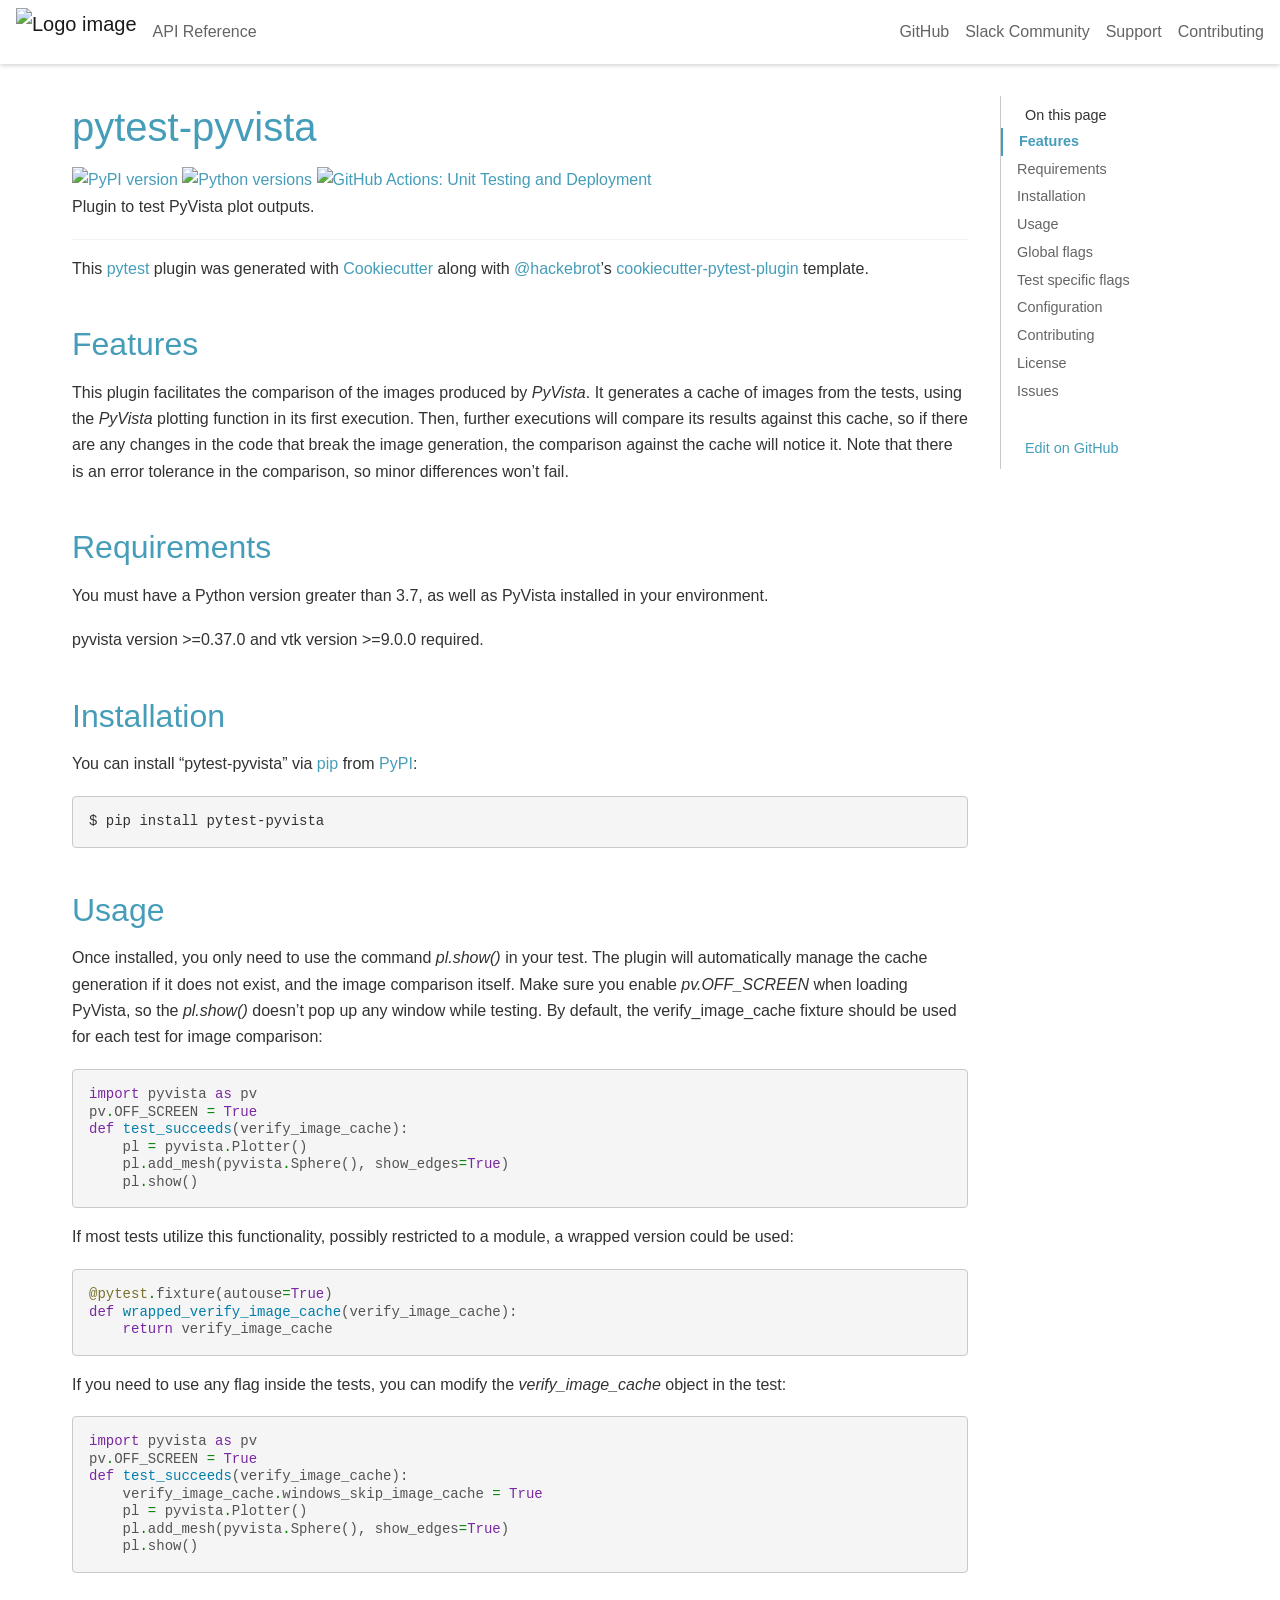
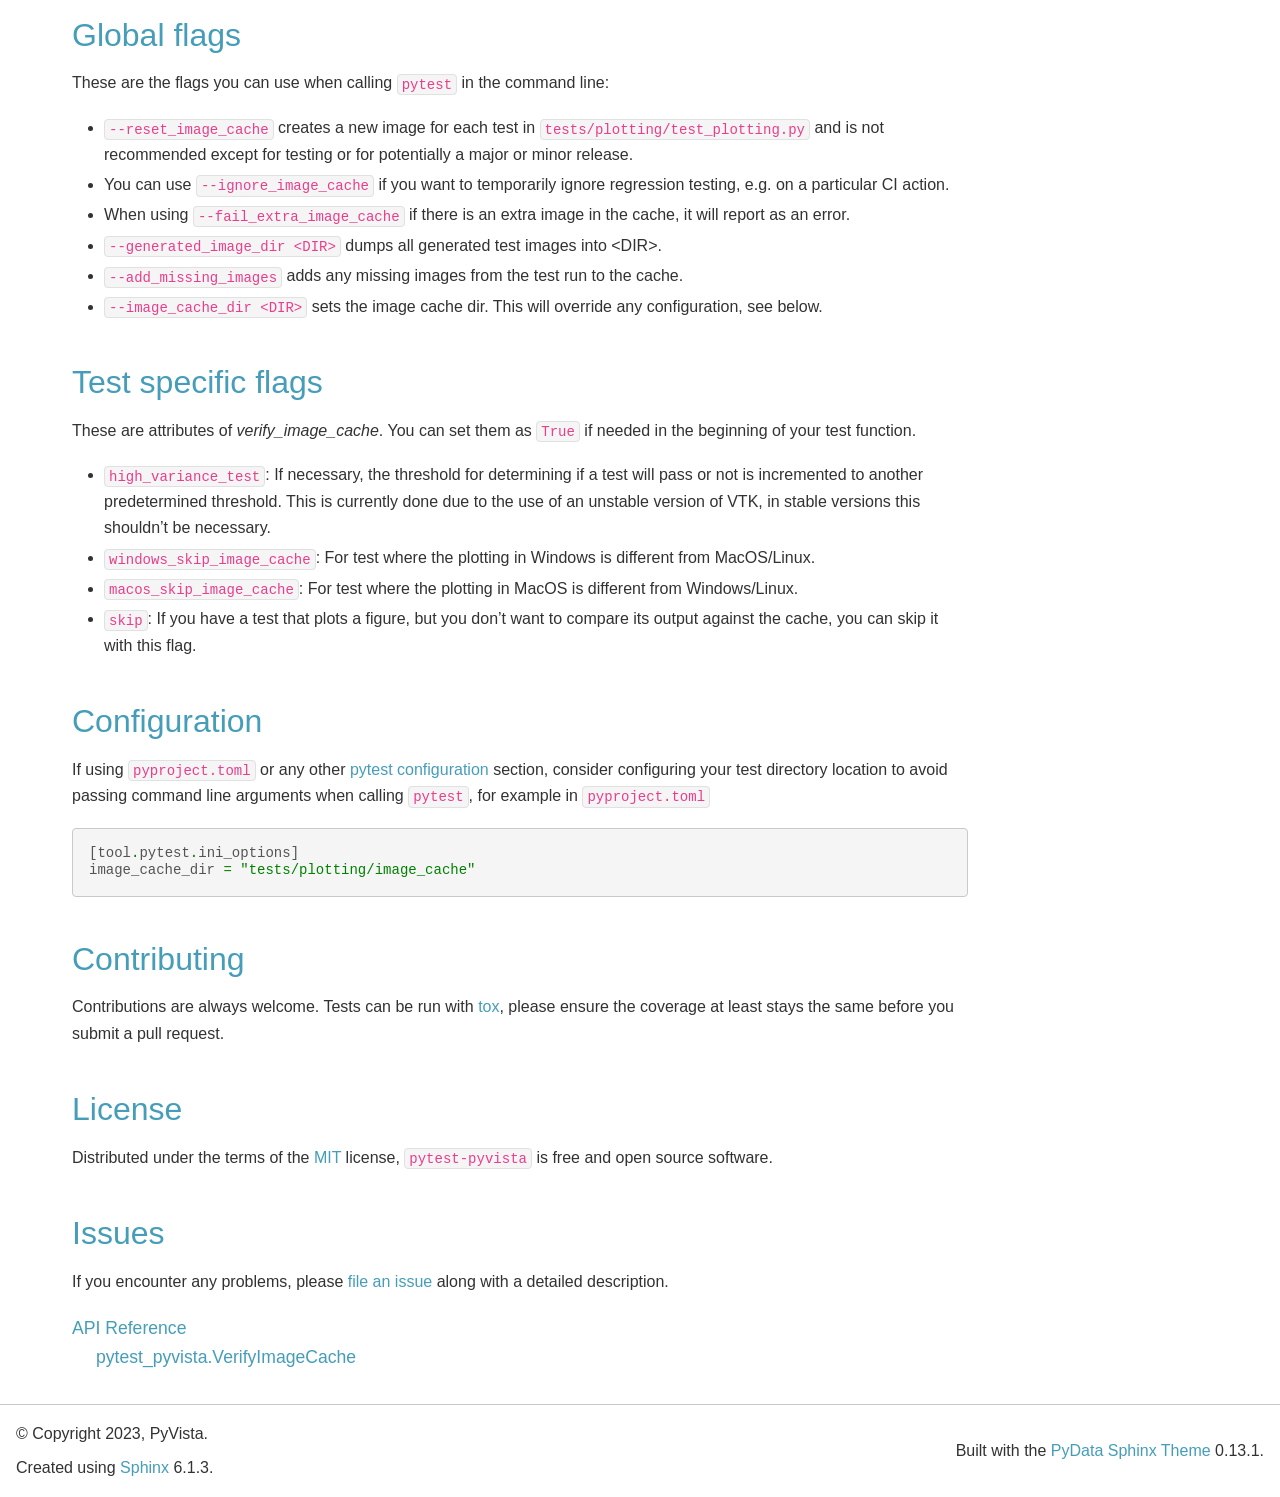
==== commit d2c272d7: "deploy: bb0fda6b02c293e3664f9b6433abffb4fdc82c32" ====
--- a/index.html
+++ b/index.html
@@ -1,12 +1,15 @@
+
 
 <!DOCTYPE html>
 
-<html lang="en">
+
+<html lang="en" >
+
   <head>
     <meta charset="utf-8" />
     <meta name="viewport" content="width=device-width, initial-scale=1.0" /><meta name="generator" content="Docutils 0.19: https://docutils.sourceforge.io/" />
 
-    <title>pytest-pyvista &#8212; pytest-pyvista 0.1.7 documentation</title>
+    <title>pytest-pyvista &#8212; pytest-pyvista 0.1.8 documentation</title>
   
   
   
@@ -16,22 +19,22 @@
   </script>
   
   <!-- Loaded before other Sphinx assets -->
-  <link href="_static/styles/theme.css?digest=796348d33e8b1d947c94" rel="stylesheet">
-<link href="_static/styles/bootstrap.css?digest=796348d33e8b1d947c94" rel="stylesheet">
-<link href="_static/styles/pydata-sphinx-theme.css?digest=796348d33e8b1d947c94" rel="stylesheet">
-
-  
-  <link href="_static/vendor/fontawesome/6.1.2/css/all.min.css?digest=796348d33e8b1d947c94" rel="stylesheet">
-  <link rel="preload" as="font" type="font/woff2" crossorigin href="_static/vendor/fontawesome/6.1.2/webfonts/fa-solid-900.woff2">
-<link rel="preload" as="font" type="font/woff2" crossorigin href="_static/vendor/fontawesome/6.1.2/webfonts/fa-brands-400.woff2">
-<link rel="preload" as="font" type="font/woff2" crossorigin href="_static/vendor/fontawesome/6.1.2/webfonts/fa-regular-400.woff2">
+  <link href="_static/styles/theme.css?digest=12da95d707ffb74b382d" rel="stylesheet" />
+<link href="_static/styles/bootstrap.css?digest=12da95d707ffb74b382d" rel="stylesheet" />
+<link href="_static/styles/pydata-sphinx-theme.css?digest=12da95d707ffb74b382d" rel="stylesheet" />
+
+  
+  <link href="_static/vendor/fontawesome/6.1.2/css/all.min.css?digest=12da95d707ffb74b382d" rel="stylesheet" />
+  <link rel="preload" as="font" type="font/woff2" crossorigin href="_static/vendor/fontawesome/6.1.2/webfonts/fa-solid-900.woff2" />
+<link rel="preload" as="font" type="font/woff2" crossorigin href="_static/vendor/fontawesome/6.1.2/webfonts/fa-brands-400.woff2" />
+<link rel="preload" as="font" type="font/woff2" crossorigin href="_static/vendor/fontawesome/6.1.2/webfonts/fa-regular-400.woff2" />
 
     <link rel="stylesheet" type="text/css" href="_static/pygments.css" />
     <link rel="stylesheet" type="text/css" href="_static/copybutton.css" />
   
   <!-- Pre-loaded scripts that we'll load fully later -->
-  <link rel="preload" as="script" href="_static/scripts/bootstrap.js?digest=796348d33e8b1d947c94">
-<link rel="preload" as="script" href="_static/scripts/pydata-sphinx-theme.js?digest=796348d33e8b1d947c94">
+  <link rel="preload" as="script" href="_static/scripts/bootstrap.js?digest=12da95d707ffb74b382d" />
+<link rel="preload" as="script" href="_static/scripts/pydata-sphinx-theme.js?digest=12da95d707ffb74b382d" />
 
     <script data-url_root="./" id="documentation_options" src="_static/documentation_options.js"></script>
     <script src="_static/doctools.js"></script>
@@ -42,120 +45,142 @@
     <link rel="index" title="Index" href="genindex.html" />
     <link rel="search" title="Search" href="search.html" />
     <link rel="next" title="API Reference" href="api.html" />
-  <meta name="viewport" content="width=device-width, initial-scale=1" />
-  <meta name="docsearch:language" content="en">
+  <meta name="viewport" content="width=device-width, initial-scale=1"/>
+  <meta name="docsearch:language" content="en"/>
   </head>
   
   
-  <body data-spy="scroll" data-target="#bd-toc-nav" data-offset="180" data-default-mode="">
+  <body data-bs-spy="scroll" data-bs-target=".bd-toc-nav" data-offset="180" data-bs-root-margin="0px 0px -60%" data-default-mode="">
 
   
   
   <a class="skip-link" href="#main-content">Skip to main content</a>
-
-  
-  <input type="checkbox" class="sidebar-toggle" name="__primary" id="__primary">
+  
+  <input type="checkbox"
+          class="sidebar-toggle"
+          name="__primary"
+          id="__primary"/>
   <label class="overlay overlay-primary" for="__primary"></label>
-
-  
-  <input type="checkbox" class="sidebar-toggle" name="__secondary" id="__secondary">
+  
+  <input type="checkbox"
+          class="sidebar-toggle"
+          name="__secondary"
+          id="__secondary"/>
   <label class="overlay overlay-secondary" for="__secondary"></label>
-
   
   <div class="search-button__wrapper">
     <div class="search-button__overlay"></div>
     <div class="search-button__search-container">
-      
-<form class="bd-search d-flex align-items-center" action="search.html" method="get">
+<form class="bd-search d-flex align-items-center"
+      action="search.html"
+      method="get">
   <i class="fa-solid fa-magnifying-glass"></i>
-  <input type="search" class="form-control" name="q" id="search-input" placeholder="Search the docs ..." aria-label="Search the docs ..." autocomplete="off" autocorrect="off" autocapitalize="off" spellcheck="false">
+  <input type="search"
+         class="form-control"
+         name="q"
+         id="search-input"
+         placeholder="Search the docs ..."
+         aria-label="Search the docs ..."
+         autocomplete="off"
+         autocorrect="off"
+         autocapitalize="off"
+         spellcheck="false"/>
   <span class="search-button__kbd-shortcut"><kbd class="kbd-shortcut__modifier">Ctrl</kbd>+<kbd>K</kbd></span>
-</form>
-    </div>
-  </div>
-
-  
-  <nav class="bd-header navbar navbar-expand-lg bd-navbar" id="navbar-main"><div class="bd-header__inner bd-page-width">
+</form></div>
+  </div>
+  
+    <nav class="bd-header navbar navbar-expand-lg bd-navbar">
+<div class="bd-header__inner bd-page-width">
   <label class="sidebar-toggle primary-toggle" for="__primary">
-      <span class="fa-solid fa-bars"></span>
+    <span class="fa-solid fa-bars"></span>
   </label>
-  <div id="navbar-start">
-    
-    
-  
-
+  
+  <div class="navbar-header-items__start">
+    
+      <div class="navbar-item">
+  
 
 <a class="navbar-brand logo" href="#">
-
-  
-  
-  
-  
-  
-  
-  
-
-  
-    <img src="https://docs.pyvista.org/_static/pyvista_logo_sm.png" class="logo__image only-light" alt="Logo image">
-    <img src="https://docs.pyvista.org/_static/pyvista_logo_sm.png" class="logo__image only-dark" alt="Logo image">
-  
-  
-</a>
-    
-  </div>
-
+  
+  
+  
+  
+    
+    
+      
+    
+    
+    <img src="https://docs.pyvista.org/_static/pyvista_logo_sm.png" class="logo__image only-light" alt="Logo image"/>
+    <script>document.write(`<img src="https://docs.pyvista.org/_static/pyvista_logo_sm.png" class="logo__image only-dark" alt="Logo image"/>`);</script>
+  
+  
+</a></div>
+    
+  </div>
+  
   
   <div class="col-lg-9 navbar-header-items">
-    <div id="navbar-center" class="mr-auto">
-      
-      <div class="navbar-center-item">
-        <nav class="navbar-nav">
-    <p class="sidebar-header-items__title" role="heading" aria-level="1" aria-label="Site Navigation">
-        Site Navigation
-    </p>
-    <ul id="navbar-main-elements" class="navbar-nav">
-        
+    
+    <div class="me-auto navbar-header-items__center">
+      
+        <div class="navbar-item"><nav class="navbar-nav">
+  <p class="sidebar-header-items__title"
+     role="heading"
+     aria-level="1"
+     aria-label="Site Navigation">
+    Site Navigation
+  </p>
+  <ul class="bd-navbar-elements navbar-nav">
+    
                     <li class="nav-item">
                       <a class="nav-link nav-internal" href="api.html">
                         API Reference
                       </a>
                     </li>
                 
-    </ul>
-</nav>
-      </div>
+  </ul>
+</nav></div>
       
     </div>
-
-    <div id="navbar-end">
-      
-        <div class="navbar-end-item navbar-persistent--container">
-          
-<button class="btn btn-sm navbar-btn search-button search-button__button" title="Search" aria-label="Search" data-toggle="tooltip">
-  <i class="fa-solid fa-magnifying-glass"></i>
-</button>
+    
+    
+    <div class="navbar-header-items__end">
+      
+        <div class="navbar-item navbar-persistent--container">
+          
+<script>
+document.write(`
+  <button class="btn btn-sm navbar-btn search-button search-button__button" title="Search" aria-label="Search" data-bs-placement="bottom" data-bs-toggle="tooltip">
+    <i class="fa-solid fa-magnifying-glass"></i>
+  </button>
+`);
+</script>
         </div>
       
       
-      <div class="navbar-end-item">
-        <button class="theme-switch-button btn btn-sm btn-outline-primary navbar-btn rounded-circle" title="light/dark" aria-label="light/dark" data-toggle="tooltip">
+        <div class="navbar-item">
+<script>
+document.write(`
+  <button class="theme-switch-button btn btn-sm btn-outline-primary navbar-btn rounded-circle" title="light/dark" aria-label="light/dark" data-bs-placement="bottom" data-bs-toggle="tooltip">
     <span class="theme-switch" data-mode="light"><i class="fa-solid fa-sun"></i></span>
     <span class="theme-switch" data-mode="dark"><i class="fa-solid fa-moon"></i></span>
     <span class="theme-switch" data-mode="auto"><i class="fa-solid fa-circle-half-stroke"></i></span>
-</button>
-      </div>
-      
-      <div class="navbar-end-item">
-        <ul id="navbar-icon-links" class="navbar-nav" aria-label="Icon Links">
-        <li class="nav-item">
-          
-          
-          
-          
-          
-          
-          
-          <a href="https://github.com/pyvista/pytest-pyvista" title="GitHub" class="nav-link" rel="noopener" target="_blank" data-toggle="tooltip"><span><i class="fa-brands fa-square-github"></i></span>
+  </button>
+`);
+</script></div>
+      
+        <div class="navbar-item"><ul class="navbar-icon-links navbar-nav"
+    aria-label="Icon Links">
+        <li class="nav-item">
+          
+          
+          
+          
+          
+          
+          
+          
+          <a href="https://github.com/pyvista/pytest-pyvista" title="GitHub" class="nav-link" rel="noopener" target="_blank" data-bs-toggle="tooltip" data-bs-placement="bottom"><span><i class="fa-brands fa-square-github"></i></span>
             <label class="sr-only">GitHub</label></a>
         </li>
         <li class="nav-item">
@@ -166,7 +191,8 @@
           
           
           
-          <a href="http://slack.pyvista.org" title="Slack Community" class="nav-link" rel="noopener" target="_blank" data-toggle="tooltip"><span><i class="fab fa-slack"></i></span>
+          
+          <a href="http://slack.pyvista.org" title="Slack Community" class="nav-link" rel="noopener" target="_blank" data-bs-toggle="tooltip" data-bs-placement="bottom"><span><i class="fab fa-slack"></i></span>
             <label class="sr-only">Slack Community</label></a>
         </li>
         <li class="nav-item">
@@ -177,7 +203,8 @@
           
           
           
-          <a href="https://github.com/pyvista/pyvista/discussions" title="Support" class="nav-link" rel="noopener" target="_blank" data-toggle="tooltip"><span><i class="fa fa-comment fa-fw"></i></span>
+          
+          <a href="https://github.com/pyvista/pyvista/discussions" title="Support" class="nav-link" rel="noopener" target="_blank" data-bs-toggle="tooltip" data-bs-placement="bottom"><span><i class="fa fa-comment fa-fw"></i></span>
             <label class="sr-only">Support</label></a>
         </li>
         <li class="nav-item">
@@ -188,156 +215,163 @@
           
           
           
-          <a href="https://github.com/pyvista/pyvista/blob/main/CONTRIBUTING.rst" title="Contributing" class="nav-link" rel="noopener" target="_blank" data-toggle="tooltip"><span><i class="fa fa-gavel fa-fw"></i></span>
+          
+          <a href="https://github.com/pyvista/pyvista/blob/main/CONTRIBUTING.rst" title="Contributing" class="nav-link" rel="noopener" target="_blank" data-bs-toggle="tooltip" data-bs-placement="bottom"><span><i class="fa fa-gavel fa-fw"></i></span>
             <label class="sr-only">Contributing</label></a>
         </li>
-      </ul>
-      </div>
+</ul></div>
       
     </div>
-  </div>
-
-
+    
+  </div>
   
   
     <div class="navbar-persistent--mobile">
-<button class="btn btn-sm navbar-btn search-button search-button__button" title="Search" aria-label="Search" data-toggle="tooltip">
-  <i class="fa-solid fa-magnifying-glass"></i>
-</button>
+<script>
+document.write(`
+  <button class="btn btn-sm navbar-btn search-button search-button__button" title="Search" aria-label="Search" data-bs-placement="bottom" data-bs-toggle="tooltip">
+    <i class="fa-solid fa-magnifying-glass"></i>
+  </button>
+`);
+</script>
     </div>
   
 
   
-  <label class="sidebar-toggle secondary-toggle" for="__secondary">
+    <label class="sidebar-toggle secondary-toggle" for="__secondary">
       <span class="fa-solid fa-outdent"></span>
-  </label>
-  
-
-</div>
-  </nav>
-  
-
+    </label>
+  
+</div>
+
+    </nav>
+  
   <div class="bd-container">
     <div class="bd-container__inner bd-page-width">
       
       <div class="bd-sidebar-primary bd-sidebar hide-on-wide">
         
+
   
   <div class="sidebar-header-items sidebar-primary__section">
     
     
       <div class="sidebar-header-items__center">
-      
-      <div class="navbar-center-item">
-        <nav class="navbar-nav">
-    <p class="sidebar-header-items__title" role="heading" aria-level="1" aria-label="Site Navigation">
-        Site Navigation
-    </p>
-    <ul id="navbar-main-elements" class="navbar-nav">
-        
+        
+          <div class="navbar-item"><nav class="navbar-nav">
+  <p class="sidebar-header-items__title"
+     role="heading"
+     aria-level="1"
+     aria-label="Site Navigation">
+    Site Navigation
+  </p>
+  <ul class="bd-navbar-elements navbar-nav">
+    
                     <li class="nav-item">
                       <a class="nav-link nav-internal" href="api.html">
                         API Reference
                       </a>
                     </li>
                 
-    </ul>
-</nav>
+  </ul>
+</nav></div>
+        
       </div>
-      
-      </div>
-    
-
-    
-    
-    <div class="sidebar-header-items__end">
-      
-      <div class="navbar-end-item">
-        <button class="theme-switch-button btn btn-sm btn-outline-primary navbar-btn rounded-circle" title="light/dark" aria-label="light/dark" data-toggle="tooltip">
+    
+    
+    
+      <div class="sidebar-header-items__end">
+        
+          <div class="navbar-item">
+<script>
+document.write(`
+  <button class="theme-switch-button btn btn-sm btn-outline-primary navbar-btn rounded-circle" title="light/dark" aria-label="light/dark" data-bs-placement="bottom" data-bs-toggle="tooltip">
     <span class="theme-switch" data-mode="light"><i class="fa-solid fa-sun"></i></span>
     <span class="theme-switch" data-mode="dark"><i class="fa-solid fa-moon"></i></span>
     <span class="theme-switch" data-mode="auto"><i class="fa-solid fa-circle-half-stroke"></i></span>
-</button>
+  </button>
+`);
+</script></div>
+        
+          <div class="navbar-item"><ul class="navbar-icon-links navbar-nav"
+    aria-label="Icon Links">
+        <li class="nav-item">
+          
+          
+          
+          
+          
+          
+          
+          
+          <a href="https://github.com/pyvista/pytest-pyvista" title="GitHub" class="nav-link" rel="noopener" target="_blank" data-bs-toggle="tooltip" data-bs-placement="bottom"><span><i class="fa-brands fa-square-github"></i></span>
+            <label class="sr-only">GitHub</label></a>
+        </li>
+        <li class="nav-item">
+          
+          
+          
+          
+          
+          
+          
+          
+          <a href="http://slack.pyvista.org" title="Slack Community" class="nav-link" rel="noopener" target="_blank" data-bs-toggle="tooltip" data-bs-placement="bottom"><span><i class="fab fa-slack"></i></span>
+            <label class="sr-only">Slack Community</label></a>
+        </li>
+        <li class="nav-item">
+          
+          
+          
+          
+          
+          
+          
+          
+          <a href="https://github.com/pyvista/pyvista/discussions" title="Support" class="nav-link" rel="noopener" target="_blank" data-bs-toggle="tooltip" data-bs-placement="bottom"><span><i class="fa fa-comment fa-fw"></i></span>
+            <label class="sr-only">Support</label></a>
+        </li>
+        <li class="nav-item">
+          
+          
+          
+          
+          
+          
+          
+          
+          <a href="https://github.com/pyvista/pyvista/blob/main/CONTRIBUTING.rst" title="Contributing" class="nav-link" rel="noopener" target="_blank" data-bs-toggle="tooltip" data-bs-placement="bottom"><span><i class="fa fa-gavel fa-fw"></i></span>
+            <label class="sr-only">Contributing</label></a>
+        </li>
+</ul></div>
+        
       </div>
-      
-      <div class="navbar-end-item">
-        <ul id="navbar-icon-links" class="navbar-nav" aria-label="Icon Links">
-        <li class="nav-item">
-          
-          
-          
-          
-          
-          
-          
-          <a href="https://github.com/pyvista/pytest-pyvista" title="GitHub" class="nav-link" rel="noopener" target="_blank" data-toggle="tooltip"><span><i class="fa-brands fa-square-github"></i></span>
-            <label class="sr-only">GitHub</label></a>
-        </li>
-        <li class="nav-item">
-          
-          
-          
-          
-          
-          
-          
-          <a href="http://slack.pyvista.org" title="Slack Community" class="nav-link" rel="noopener" target="_blank" data-toggle="tooltip"><span><i class="fab fa-slack"></i></span>
-            <label class="sr-only">Slack Community</label></a>
-        </li>
-        <li class="nav-item">
-          
-          
-          
-          
-          
-          
-          
-          <a href="https://github.com/pyvista/pyvista/discussions" title="Support" class="nav-link" rel="noopener" target="_blank" data-toggle="tooltip"><span><i class="fa fa-comment fa-fw"></i></span>
-            <label class="sr-only">Support</label></a>
-        </li>
-        <li class="nav-item">
-          
-          
-          
-          
-          
-          
-          
-          <a href="https://github.com/pyvista/pyvista/blob/main/CONTRIBUTING.rst" title="Contributing" class="nav-link" rel="noopener" target="_blank" data-toggle="tooltip"><span><i class="fa fa-gavel fa-fw"></i></span>
-            <label class="sr-only">Contributing</label></a>
-        </li>
-      </ul>
+    
+  </div>
+  
+  
+  <div class="sidebar-primary-items__end sidebar-primary__section">
+  </div>
+  
+  <div id="rtd-footer-container"></div>
+
+
       </div>
       
-    </div>
-    
-  </div>
-
-  
-
-  
-  <div class="sidebar-end-items sidebar-primary__section">
-    <div class="sidebar-end-items__item">
-    </div>
-  </div>
-
-  
-  <div id="rtd-footer-container"></div>
-
-      </div>
       <main id="main-content" class="bd-main">
         
         
-        <div class="bd-content">
-          <div class="bd-article-container">
-            
-            <div class="bd-header-article">
+          <div class="bd-content">
+            <div class="bd-article-container">
+              
+              <div class="bd-header-article"></div>
+              
+              
+              
                 
-            </div>
-            
-            
-            <article class="bd-article" role="main">
-              
+<div id="searchbox"></div>
+                <article class="bd-article" role="main">
+                  
   <section id="pytest-pyvista">
 <h1>pytest-pyvista<a class="headerlink" href="#pytest-pyvista" title="Permalink to this heading">#</a></h1>
 <a class="reference external image-reference" href="https://pypi.org/project/pytest-pyvista"><img alt="PyPI version" src="https://img.shields.io/pypi/v/pytest-pyvista.svg" /></a>
@@ -476,149 +510,100 @@
 </section>
 
 
-            </article>
+                </article>
+              
+              
+              
+            </div>
             
             
+              
+                <div class="bd-sidebar-secondary bd-toc"><div class="sidebar-secondary-items sidebar-secondary__inner">
+
+  <div class="sidebar-secondary-item">
+  <div class="page-toc tocsection onthispage">
+    <i class="fa-solid fa-list"></i> On this page
+  </div>
+  <nav class="bd-toc-nav page-toc">
+    <ul class="visible nav section-nav flex-column">
+<li class="toc-h2 nav-item toc-entry"><a class="reference internal nav-link" href="#features">Features</a></li>
+<li class="toc-h2 nav-item toc-entry"><a class="reference internal nav-link" href="#requirements">Requirements</a></li>
+<li class="toc-h2 nav-item toc-entry"><a class="reference internal nav-link" href="#installation">Installation</a></li>
+<li class="toc-h2 nav-item toc-entry"><a class="reference internal nav-link" href="#usage">Usage</a></li>
+<li class="toc-h2 nav-item toc-entry"><a class="reference internal nav-link" href="#global-flags">Global flags</a></li>
+<li class="toc-h2 nav-item toc-entry"><a class="reference internal nav-link" href="#test-specific-flags">Test specific flags</a></li>
+<li class="toc-h2 nav-item toc-entry"><a class="reference internal nav-link" href="#configuration">Configuration</a></li>
+<li class="toc-h2 nav-item toc-entry"><a class="reference internal nav-link" href="#contributing">Contributing</a></li>
+<li class="toc-h2 nav-item toc-entry"><a class="reference internal nav-link" href="#license">License</a></li>
+<li class="toc-h2 nav-item toc-entry"><a class="reference internal nav-link" href="#issues">Issues</a></li>
+</ul>
+  </nav></div>
+
+  <div class="sidebar-secondary-item">
+  
+  <div class="tocsection editthispage">
+    <a href="https://github.com/pyvista/pytest-pyvista/edit/main/doc/index.rst">
+      <i class="fa-solid fa-pencil"></i>
+      
+      
+        
+          Edit on GitHub
+        
+      
+    </a>
+  </div>
+</div>
+
+</div></div>
+              
             
           </div>
-          
-          
-          
-            <div class="bd-sidebar-secondary bd-toc">
-              
-<div class="toc-item">
-  
-<div class="tocsection onthispage">
-    <i class="fa-solid fa-list"></i> On this page
-</div>
-<nav id="bd-toc-nav" class="page-toc">
-    <ul class="visible nav section-nav flex-column">
- <li class="toc-h2 nav-item toc-entry">
-  <a class="reference internal nav-link" href="#features">
-   Features
-  </a>
- </li>
- <li class="toc-h2 nav-item toc-entry">
-  <a class="reference internal nav-link" href="#requirements">
-   Requirements
-  </a>
- </li>
- <li class="toc-h2 nav-item toc-entry">
-  <a class="reference internal nav-link" href="#installation">
-   Installation
-  </a>
- </li>
- <li class="toc-h2 nav-item toc-entry">
-  <a class="reference internal nav-link" href="#usage">
-   Usage
-  </a>
- </li>
- <li class="toc-h2 nav-item toc-entry">
-  <a class="reference internal nav-link" href="#global-flags">
-   Global flags
-  </a>
- </li>
- <li class="toc-h2 nav-item toc-entry">
-  <a class="reference internal nav-link" href="#test-specific-flags">
-   Test specific flags
-  </a>
- </li>
- <li class="toc-h2 nav-item toc-entry">
-  <a class="reference internal nav-link" href="#configuration">
-   Configuration
-  </a>
- </li>
- <li class="toc-h2 nav-item toc-entry">
-  <a class="reference internal nav-link" href="#contributing">
-   Contributing
-  </a>
- </li>
- <li class="toc-h2 nav-item toc-entry">
-  <a class="reference internal nav-link" href="#license">
-   License
-  </a>
- </li>
- <li class="toc-h2 nav-item toc-entry">
-  <a class="reference internal nav-link" href="#issues">
-   Issues
-  </a>
- </li>
-</ul>
-
-</nav>
-</div>
-
-<div class="toc-item">
-  
-<div id="searchbox"></div>
-</div>
-
-<div class="toc-item">
-  
-
-<div class="tocsection editthispage">
-    <a href="https://github.com/pyvista/pytest-pyvista/edit/main/doc/index.rst">
-        <i class="fa-solid fa-pencil"></i> Edit this page
-    </a>
-</div>
-
-</div>
-
-<div class="toc-item">
-  
-</div>
-
-            </div>
-          
-          
-        </div>
-        <footer class="bd-footer-content">
-          <div class="bd-footer-content__inner">
-            
-          </div>
-        </footer>
+          <footer class="bd-footer-content">
+            <div class="bd-footer-content__inner"></div>
+          </footer>
         
       </main>
     </div>
   </div>
-
-  
-    
+  
   <!-- Scripts loaded after <body> so the DOM is not blocked -->
-  <script src="_static/scripts/bootstrap.js?digest=796348d33e8b1d947c94"></script>
-<script src="_static/scripts/pydata-sphinx-theme.js?digest=796348d33e8b1d947c94"></script>
-
-  <footer class="bd-footer"><div class="bd-footer__inner container">
-  
-  <div class="footer-item">
-    
-<p class="copyright">
-
-    &copy; Copyright 2023, PyVista.<br>
-
-</p>
-
-  </div>
-  
-  <div class="footer-item">
-    <p class="theme-version">
-    Built with the
-    <a href="https://pydata-sphinx-theme.readthedocs.io/en/stable/index.html">
-        PyData Sphinx Theme
-    </a>
-    0.12.0.
-</p>
-  </div>
-  
-  <div class="footer-item">
-    
-<p class="sphinx-version">
-Created using <a href="http://sphinx-doc.org/">Sphinx</a> 6.1.3.<br>
-</p>
-
-  </div>
-  
-</div>
+  <script src="_static/scripts/bootstrap.js?digest=12da95d707ffb74b382d"></script>
+<script src="_static/scripts/pydata-sphinx-theme.js?digest=12da95d707ffb74b382d"></script>
+
+  <footer class="bd-footer">
+<div class="bd-footer__inner bd-page-width">
+  
+    <div class="footer-items__start">
+      
+        <div class="footer-item">
+  <p class="copyright">
+    
+      © Copyright 2023, PyVista.
+      <br/>
+    
+  </p>
+</div>
+      
+        <div class="footer-item">
+  <p class="sphinx-version">
+    Created using <a href="https://sphinx-doc.org/">Sphinx</a> 6.1.3.
+    <br/>
+  </p>
+</div>
+      
+    </div>
+  
+  
+    <div class="footer-items__end">
+      
+        <div class="footer-item"><p class="theme-version">
+  Built with the <a href="https://pydata-sphinx-theme.readthedocs.io/en/stable/index.html">PyData Sphinx Theme</a> 0.13.1.
+</p></div>
+      
+    </div>
+  
+</div>
+
   </footer>
   </body>
 </html>
--- a/_static/styles/pydata-sphinx-theme.css
+++ b/_static/styles/pydata-sphinx-theme.css
@@ -1 +1 @@
-html{--pst-header-height:3rem;--pst-header-article-height:calc(var(--pst-header-height)*2/3);--pst-sidebar-secondary:17rem;--pst-font-size-base:15px;--pst-font-size-h1:36px;--pst-font-size-h2:32px;--pst-font-size-h3:26px;--pst-font-size-h4:21px;--pst-font-size-h5:18px;--pst-font-size-h6:16px;--pst-font-size-milli:12px;--pst-sidebar-font-size:0.9em;--pst-sidebar-font-size-mobile:1.2em;--pst-sidebar-header-font-size:1.2em;--pst-sidebar-header-font-weight:600;--pst-font-weight-caption:300;--pst-font-weight-heading:600;--pst-font-family-base-system:-apple-system,BlinkMacSystemFont,Segoe UI,"Helvetica Neue",Arial,sans-serif,Apple Color Emoji,Segoe UI Emoji,Segoe UI Symbol;--pst-font-family-monospace-system:"SFMono-Regular",Menlo,Consolas,Monaco,Liberation Mono,Lucida Console,monospace;--pst-font-family-base:var(--pst-font-family-base-system);--pst-font-family-heading:var(--pst-font-family-base-system);--pst-font-family-monospace:var(--pst-font-family-monospace-system);--pst-font-size-icon:1.5rem;--pst-icon-check-circle:"\f058";--pst-icon-info-circle:"\f05a";--pst-icon-exclamation-triangle:"\f071";--pst-icon-exclamation-circle:"\f06a";--pst-icon-times-circle:"\f057";--pst-icon-lightbulb:"\f0eb";--pst-icon-download:"\f019";--pst-icon-angle-left:"\f104";--pst-icon-angle-right:"\f105";--pst-icon-external-link:"\f35d";--pst-icon-search-minus:"\f010";--pst-icon-github:"\f09b";--pst-icon-gitlab:"\f296";--pst-icon-share:"\f064";--pst-icon-bell:"\f0f3";--pst-icon-pencil:"\f303";--pst-icon-admonition-default:var(--pst-icon-bell);--pst-icon-admonition-note:var(--pst-icon-info-circle);--pst-icon-admonition-attention:var(--pst-icon-exclamation-circle);--pst-icon-admonition-caution:var(--pst-icon-exclamation-triangle);--pst-icon-admonition-warning:var(--pst-icon-exclamation-triangle);--pst-icon-admonition-danger:var(--pst-icon-exclamation-triangle);--pst-icon-admonition-error:var(--pst-icon-times-circle);--pst-icon-admonition-hint:var(--pst-icon-lightbulb);--pst-icon-admonition-tip:var(--pst-icon-lightbulb);--pst-icon-admonition-important:var(--pst-icon-exclamation-circle);--pst-icon-admonition-seealso:var(--pst-icon-share);--pst-icon-admonition-todo:var(--pst-icon-pencil);--pst-icon-versionmodified-default:var(--pst-icon-exclamation-circle);--pst-icon-versionmodified-added:var(--pst-icon-exclamation-circle);--pst-icon-versionmodified-changed:var(--pst-icon-exclamation-circle);--pst-icon-versionmodified-deprecated:var(--pst-icon-exclamation-circle)}html[data-theme=light]{--pst-color-attention:#ffc107;--pst-color-text-base:#323232;--pst-color-text-muted:#646464;--pst-color-shadow:#d8d8d8;--pst-color-border:#c9c9c9;--pst-color-inline-code:#e83e8c;--pst-color-target:#fbe54e;--pst-color-background:#fff;--pst-color-on-background:#fff;--pst-color-surface:#f5f5f5;--pst-color-on-surface:#e1e1e1;--pst-color-link:var(--pst-color-primary);--pst-color-link-hover:var(--pst-color-warning)}html[data-theme=light] .only-dark{display:none!important}html[data-theme=dark]{--pst-color-attention:#dca90f;--pst-color-text-base:#cecece;--pst-color-text-muted:#a6a6a6;--pst-color-shadow:#212121;--pst-color-border:silver;--pst-color-inline-code:#dd9ec2;--pst-color-target:#472700;--pst-color-background:#121212;--pst-color-on-background:#1e1e1e;--pst-color-surface:#212121;--pst-color-on-surface:#373737;--pst-color-link:var(--pst-color-primary);--pst-color-link-hover:var(--pst-color-warning)}html[data-theme=dark] .only-light{display:none!important}html[data-theme=dark] img:not(.only-dark):not(.dark-light){filter:brightness(.8) contrast(1.2)}html[data-theme=dark] .bd-content img:not(.only-dark):not(.dark-light){background:#fff;border-radius:.25rem}html[data-theme=dark] .MathJax_SVG *{fill:var(--pst-color-text-base)}html{font-size:var(--pst-font-size-base);scroll-padding-top:calc(var(--pst-header-height) + 12px)}body{background-color:var(--pst-color-background);color:var(--pst-color-text-base);display:flex;flex-direction:column;font-family:var(--pst-font-family-base);font-weight:400;line-height:1.65;min-height:100vh}body::-webkit-scrollbar{height:.5rem;width:.5rem}body::-webkit-scrollbar-thumb{background:var(--pst-color-text-muted);border-radius:.25rem}body::-webkit-scrollbar-track{background:transparent}body::-webkit-scrollbar-thumb{background:var(--pst-color-on-surface)}body::-webkit-scrollbar-thumb:hover,body:hover::-webkit-scrollbar-thumb{background:var(--pst-color-text-muted)}body::-webkit-scrollbar-track{background:var(--pst-color-background)}p{color:var(--pst-color-text-base);font-size:1em;margin-bottom:1.15rem}p.rubric{border-bottom:1px solid var(--pst-color-border)}p.centered{text-align:center}a{color:var(--pst-color-link);text-decoration:none}a:hover{color:var(--pst-color-link-hover);text-decoration:underline}a.headerlink{color:var(--pst-color-warning);font-size:.8em;margin-left:.2em;opacity:.4;padding:0 4px;text-decoration:none;transition:all .2s ease-out;user-select:none}a.headerlink:hover{opacity:1}a:before{color:var(--pst-color-text-muted);font-family:Font Awesome\ 6 Brands;margin-right:.25rem}a.github:before{content:var(--pst-icon-github)}a.gitlab:before{content:var(--pst-icon-gitlab)}.heading-style,h1,h2,h3,h4,h5,h6{font-family:var(--pst-font-family-heading);font-weight:400;line-height:1.15;margin:2.75rem 0 1.05rem}h1{font-size:var(--pst-font-size-h1);margin-top:0}h1,h2{color:var(--pst-color-primary)}h2{font-size:var(--pst-font-size-h2)}h3{font-size:var(--pst-font-size-h3)}h3,h4{color:var(--pst-color-text-base)}h4{font-size:var(--pst-font-size-h4)}h5{font-size:var(--pst-font-size-h5)}h5,h6{color:var(--pst-color-text-base)}h6{font-size:var(--pst-font-size-h6)}.text_small,small{font-size:var(--pst-font-size-milli)}hr{border:0;border-top:1px solid var(--pst-color-border)}code,kbd,pre,samp{font-family:var(--pst-font-family-monospace)}kbd{background-color:var(--pst-color-on-background);color:var(--pst-color-text-muted)}kbd:not(.compound){border:1px solid var(--pst-color-border);box-shadow:1px 1px 1px var(--pst-color-shadow);margin:0 .1rem;padding:.1rem .4rem}code{color:var(--pst-color-inline-code)}pre{background-color:var(--pst-color-surface);border:1px solid var(--pst-color-border);border-radius:.25rem;color:var(--pst-color-text-base);line-height:1.2em;margin:1.5em 0;padding:1rem}pre::-webkit-scrollbar{height:.5rem;width:.5rem}pre::-webkit-scrollbar-thumb{background:var(--pst-color-text-muted);border-radius:.25rem}pre::-webkit-scrollbar-track{background:transparent}pre::-webkit-scrollbar-thumb{background:var(--pst-color-on-surface)}pre::-webkit-scrollbar-thumb:hover,pre:hover::-webkit-scrollbar-thumb{background:var(--pst-color-text-muted)}pre .linenos{opacity:.5;padding-right:10px}.skip-link{background-color:var(--pst-color-background);border-bottom:1px solid var(--pst-color-border);color:var(--pst-color-link);left:0;padding:.5rem;position:fixed;right:0;text-align:center;top:0;transition:translate .15s ease-in-out;translate:0 -100%;z-index:1050}.skip-link:focus{translate:0}.bd-container{display:flex;flex-grow:1;justify-content:center}.bd-container .bd-container__inner{display:flex}.bd-page-width{width:100%}@media (min-width:960px){.bd-page-width{max-width:88rem}}.bd-header-announcement{align-items:center;display:flex;justify-content:center;min-height:3rem;padding:.5rem 12.5%;position:relative;text-align:center;width:100%}@media (max-width:1199.98px){.bd-header-announcement{padding:.5rem 2%}}.bd-header-announcement p{font-weight:700;margin:0}.bd-header-announcement:after{background-color:var(--pst-color-info);content:"";height:100%;left:0;opacity:.2;position:absolute;top:0;width:100%;z-index:-1}.bd-header-announcement:empty{display:none}.bd-main{display:flex;flex-direction:column;flex-grow:1;min-width:0}.bd-main .bd-content{display:flex;height:100%;justify-content:center}.bd-main .bd-content .bd-article-container{display:flex;flex-direction:column;justify-content:start;max-width:60em;overflow-x:auto;padding:1rem;width:100%}@media (min-width:1200px){.bd-main .bd-content .bd-article-container .bd-article{padding-left:2rem;padding-top:1.5rem}}footer.bd-footer{border-top:1px solid var(--pst-color-border);padding:10px;width:100%}footer.bd-footer .footer-item p{margin-bottom:0}.bd-footer-article{display:flex;margin-top:auto}.bd-header{background:var(--pst-color-on-background)!important;box-shadow:0 .125rem .25rem 0 var(--pst-color-shadow);justify-content:center;max-width:100vw;min-height:var(--pst-header-height);padding:.5rem 0;position:sticky;top:0;width:100%;z-index:1030}.bd-header .bd-header__inner{align-items:center;display:flex;height:100%;padding-left:1rem;padding-right:1rem}@media (min-width:960px){.bd-header .navbar-header-items{display:flex;flex-grow:1;padding:0 0 0 .5rem}}.bd-header #navbar-center,.bd-header #navbar-end,.bd-header #navbar-start{align-items:center;display:flex;flex-flow:wrap}.bd-header #navbar-center,.bd-header #navbar-end{gap:1rem}.bd-header #navbar-start{gap:.5rem;margin-right:auto}.bd-header #navbar-end{justify-content:end}.bd-header .navbar-nav{display:flex}@media (min-width:960px){.bd-header .navbar-nav{align-items:center}}.bd-header .navbar-nav li a.nav-link{color:var(--pst-color-text-muted)}.bd-header .navbar-nav li a.nav-link:focus,.bd-header .navbar-nav li a.nav-link:hover{color:var(--pst-color-primary)}.bd-header .navbar-nav>.active>.nav-link{color:var(--pst-color-primary);font-weight:600}.bd-header .navbar-nav .dropdown button{border:none;color:var(--pst-color-text-muted);display:unset}.bd-header .navbar-nav .dropdown .dropdown-menu{background-color:var(--pst-color-on-background);border:1px solid var(--pst-color-border);box-shadow:0 0 .3rem .1rem var(--pst-color-shadow);margin:.5rem 0;min-width:20rem;padding:.5rem 1rem;z-index:1060}.bd-header .navbar-nav .dropdown .dropdown-menu:not(.show){display:none}@media (min-width:960px){.navbar-center-item{display:inline-block}}.toc-entry>.nav-link.active{background-color:transparent;border-left:2px solid var(--pst-color-primary);color:var(--pst-color-primary);font-weight:600}.nav-link:hover{border-style:none}.nav-link.nav-external:after{content:var(--pst-icon-external-link);font-family:Font Awesome\ 6 Free;font-size:.75em;font-weight:900;margin-left:.3em}#navbar-main-elements li.nav-item i{font-size:.7rem;padding-left:2px;vertical-align:middle}.bd-header label.sidebar-toggle{align-items:center;color:var(--pst-color-muted);cursor:pointer;display:flex;font-size:var(--pst-font-size-icon);margin-bottom:0}.bd-header label.primary-toggle{padding-right:1rem}@media (min-width:960px){.bd-header label.primary-toggle{display:none}}.bd-header label.secondary-toggle{padding-left:1rem}@media (min-width:1200px){.bd-header label.secondary-toggle{display:none}}.bd-header .navbar-header-items{display:none}@media (min-width:960px){.bd-header .navbar-header-items{display:inherit}}.navbar-persistent--mobile{margin-left:auto}@media (min-width:960px){.navbar-persistent--mobile{display:none}}.navbar-persistent--container{display:none}@media (min-width:960px){.navbar-persistent--container{display:flex}}.bd-header-article__inner{align-items:center;display:flex;min-height:var(--pst-header-article-height);padding:0 .5rem}.bd-header-article__inner .bd-header-article__end{margin-left:auto}.bd-sidebar-primary{background-color:var(--pst-color-background);border-right:1px solid var(--pst-color-border);display:flex;flex:0 0 25%;flex-direction:column;font-size:var(--pst-sidebar-font-size-mobile);gap:1rem;max-height:calc(100vh - var(--pst-header-height));max-width:25%;overflow-y:auto;padding:2rem 1rem 1rem;position:sticky;top:var(--pst-header-height)}.bd-sidebar-primary::-webkit-scrollbar{height:.5rem;width:.5rem}.bd-sidebar-primary::-webkit-scrollbar-thumb{background:var(--pst-color-text-muted);border-radius:.25rem}.bd-sidebar-primary::-webkit-scrollbar-track{background:transparent}.bd-sidebar-primary::-webkit-scrollbar-thumb{background:var(--pst-color-on-surface)}.bd-sidebar-primary::-webkit-scrollbar-thumb:hover,.bd-sidebar-primary:hover::-webkit-scrollbar-thumb{background:var(--pst-color-text-muted)}@media (min-width:960px){.bd-sidebar-primary{font-size:var(--pst-sidebar-font-size)}}.bd-sidebar-primary.no-sidebar{border-right:0}@media (min-width:960px){.bd-sidebar-primary.hide-on-wide{display:none}}.bd-sidebar-primary .sidebar-end-items__item,.bd-sidebar-primary .sidebar-start-items__item{padding:.5rem 0}.bd-sidebar-primary .sidebar-header-items{display:flex;flex-direction:column}.bd-sidebar-primary .sidebar-header-items .sidebar-header-items__title{color:var(--pst-color-text-base);font-size:var(--pst-sidebar-header-font-size);font-weight:var(--pst-sidebar-header-font-weight);margin-bottom:.5rem}.bd-sidebar-primary .sidebar-header-items .nav-item.dropdown button{display:none}.bd-sidebar-primary .sidebar-header-items .nav-item.dropdown .dropdown-menu{background-color:inherit;border:none;display:flex;flex-direction:column;font-size:inherit;margin:0;padding:0}.bd-sidebar-primary .sidebar-header-items .sidebar-header-items__center{display:flex;flex-direction:column}.bd-sidebar-primary .sidebar-header-items .sidebar-header-items__end{align-items:center;display:flex;gap:.5rem}@media (min-width:960px){.bd-sidebar-primary .sidebar-header-items{display:none}}.bd-sidebar-primary .sidebar-start-items{border-top:1px solid var(--pst-color-border)}@media (min-width:960px){.bd-sidebar-primary .sidebar-start-items{border-top:none}}.bd-sidebar-primary .sidebar-end-items{margin-bottom:1em;margin-top:auto}.bd-sidebar-primary .list-caption{list-style:none;padding-left:0}.bd-sidebar-primary li{position:relative}.bd-sidebar-primary li.has-children>.reference{padding-right:30px}.bd-sidebar-primary label.toctree-toggle{align-items:center;cursor:pointer;display:flex;height:30px;justify-content:center;position:absolute;right:0;top:0;width:30px}.bd-sidebar-primary label.toctree-toggle:hover{background:var(--pst-color-surface)}.bd-sidebar-primary label.toctree-toggle i{display:inline-block;font-size:.75rem;text-align:center}.bd-sidebar-primary label.toctree-toggle i:hover{color:var(--pst-color-primary)}.bd-sidebar-primary .label-parts{height:100%;width:100%}.bd-sidebar-primary .label-parts:hover{background:none}.bd-sidebar-primary .label-parts i{position:absolute;right:0;top:.3em;width:30px}nav.bd-links{margin-right:-1rem}@media (min-width:960px){nav.bd-links{display:block}}nav.bd-links ul{list-style:none}nav.bd-links ul ul{padding:0 0 0 1rem}nav.bd-links li>a{color:var(--pst-color-text-muted);display:block;padding:.25rem 0}nav.bd-links li>a:hover{background-color:transparent;color:var(--pst-color-primary);text-decoration:none}nav.bd-links li>a.reference.external:after{content:var(--pst-icon-external-link);font-family:Font Awesome\ 6 Free;font-size:.75em;font-weight:900;margin-left:.3em}nav.bd-links .active:hover>a,nav.bd-links .active>a{color:var(--pst-color-primary);font-weight:600}nav.bd-links p.bd-links__title{font-size:var(--pst-sidebar-header-font-size);font-weight:var(--pst-sidebar-header-font-weight);margin-bottom:.5rem}nav.bd-links p.caption{color:var(--pst-color-text-base);font-weight:var(--pst-sidebar-header-font-weight);margin-bottom:.5em;margin-top:1.25em;position:relative}nav.bd-links p.caption:first-child{margin-top:0}.bd-sidebar-secondary{background-color:var(--pst-color-background);display:flex;flex-direction:column;flex-shrink:0;font-size:var(--pst-sidebar-font-size-mobile);max-height:calc(100vh - var(--pst-header-height));order:2;overflow-y:auto;padding:2rem 1rem 1rem;position:sticky;top:var(--pst-header-height);width:var(--pst-sidebar-secondary)}@media (min-width:1200px){.bd-sidebar-secondary{font-size:var(--pst-sidebar-secondary-font-size)}}.bd-sidebar-secondary .onthispage{color:var(--pst-color-text-base);font-weight:var(--pst-sidebar-header-font-weight)}.bd-sidebar-secondary::-webkit-scrollbar{height:.5rem;width:.5rem}.bd-sidebar-secondary::-webkit-scrollbar-thumb{background:var(--pst-color-text-muted);border-radius:.25rem}.bd-sidebar-secondary::-webkit-scrollbar-track{background:transparent}.bd-sidebar-secondary::-webkit-scrollbar-thumb{background:var(--pst-color-on-surface)}.bd-sidebar-secondary::-webkit-scrollbar-thumb:hover,.bd-sidebar-secondary:hover::-webkit-scrollbar-thumb{background:var(--pst-color-text-muted)}.toc-item{padding:.5rem}@media (min-width:1200px){.toc-item{border-left:1px solid var(--pst-color-border);padding-left:1rem}}.toc-item i{padding-right:.5rem}.section-nav{border-bottom:none;padding-left:0}.section-nav ul{padding-left:1rem}div#searchbox p.highlight-link{margin-bottom:0}div#searchbox p.highlight-link a:before{color:unset;content:var(--pst-icon-search-minus);font-family:Font Awesome\ 6 Free;font-weight:900;margin-right:0;padding-right:.5rem}input.sidebar-toggle{display:none}label.overlay{background-color:#000;height:0;left:0;opacity:.5;position:fixed;top:0;transition:opacity .2s ease-out;width:0;z-index:1040}input#__primary:checked+label.overlay.overlay-primary,input#__secondary:checked+label.overlay.overlay-secondary{height:100vh;width:100vw}input#__primary:checked~.bd-container .bd-sidebar-primary{margin-left:0;visibility:visible}input#__secondary:checked~.bd-container .bd-sidebar-secondary{margin-right:0;visibility:visible}@media (min-width:960px){label.sidebar-toggle.primary-toggle{display:none}input#__primary:checked+label.overlay.overlay-primary{height:0;width:0}.bd-sidebar-primary{margin-left:0;visibility:visible}}@media (max-width:959.98px){.bd-sidebar-primary{flex-grow:0.75;height:100vh;left:0;margin-left:-75%;max-height:100vh;max-width:350px;position:fixed;top:0;transition:visibility .2s ease-out,margin .2s ease-out;visibility:hidden;width:75%;z-index:1050}}@media (max-width:1199.98px){.bd-sidebar-secondary{flex-grow:0.75;height:100vh;margin-right:-75%;max-height:100vh;max-width:350px;position:fixed;right:0;top:0;transition:visibility .2s ease-out,margin .2s ease-out;visibility:hidden;width:75%;z-index:1050}}#navbar-icon-links i.fa-brands,#navbar-icon-links i.fa-regular,#navbar-icon-links i.fa-solid{font-size:var(--pst-font-size-icon);font-style:normal;vertical-align:middle}#navbar-icon-links i.fa-square-twitter:before{color:#55acee}#navbar-icon-links i.fa-square-gitlab:before{color:#548}#navbar-icon-links i.fa-bitbucket:before{color:#0052cc}#navbar-icon-links img.icon-link-image{border-radius:.2rem;height:1.5em}#navbar-icon-links li:first-child a{padding-left:0}#navbar-icon-links a span{align-items:center;display:flex}@media (max-width:1199.98px){#navbar-icon-links{flex-direction:row}#navbar-icon-links a{padding:0 .5rem}}.navbar-brand{align-items:center;display:flex;gap:.5rem;height:var(--pst-header-height);margin:0;padding:0;position:relative;width:auto}.navbar-brand p{margin-bottom:0}.navbar-brand img{height:100%;max-width:100%;width:auto}.navbar-nav ul{display:block;list-style:none}.navbar-nav ul ul{padding:0 0 0 1rem}.navbar-nav li{display:flex;flex-direction:column}.navbar-nav li a{align-items:center;color:var(--pst-color-text-muted);display:flex;height:100%;padding-bottom:.25rem;padding-top:.25rem}.navbar-nav li a:hover{border-style:none;text-decoration-line:none}.navbar-nav li a:focus,.navbar-nav li a:hover,.navbar-nav li.current>a{color:var(--pst-color-primary)}.navbar-nav li.current>a{font-weight:600}.navbar-nav .toctree-checkbox{display:none;position:absolute}.navbar-nav .toctree-checkbox~ul{display:none}.navbar-nav .toctree-checkbox~label i{transform:rotate(0deg)}.navbar-nav .toctree-checkbox:checked~ul{display:block}.navbar-nav .toctree-checkbox:checked~label i{transform:rotate(180deg)}.bd-header .navbar-nav>p.sidebar-header-items__title{display:none}.prev-next-area{width:100%}.prev-next-area p{line-height:1.3em;margin:0 .3em}.prev-next-area i{font-size:1.2em}.prev-next-area a{align-items:center;border:none;color:var(--pst-color-text-muted);display:flex;max-width:45%;overflow-x:hidden;padding:10px;text-decoration:none}.prev-next-area a p.prev-next-title{color:var(--pst-color-primary);font-size:1.1em;font-weight:var(--pst-font-weight-heading)}.prev-next-area a:hover p.prev-next-title{text-decoration:underline}.prev-next-area a .prev-next-info{flex-direction:column;margin:0 .5em}.prev-next-area a .prev-next-info .prev-next-subtitle{text-transform:capitalize}.prev-next-area a.left-prev{float:left}.prev-next-area a.right-next{float:right}.prev-next-area a.right-next div.prev-next-info{text-align:right}.bd-search{margin-left:-15px;margin-right:-15px;padding:1rem 15px;position:relative}.bd-search .icon{color:var(--pst-color-border);left:25px;position:absolute}.bd-search i.fa-solid.fa-magnifying-glass{color:var(--pst-color-text-muted);left:1.6rem;position:absolute}.bd-search input{background-color:var(--pst-color-background);border:1px solid var(--pst-color-border);border-radius:.25rem;color:var(--pst-color-text-base);padding-left:2.5rem}.bd-search input::placeholder{color:var(--pst-color-border)}.bd-search input:active,.bd-search input:focus{background-color:var(--pst-color-background);color:var(--pst-color-text-base)}.bd-search input::-webkit-search-cancel-button,.bd-search input::-webkit-search-decoration{-webkit-appearance:none;appearance:none}.bd-search .search-button__kbd-shortcut{color:var(--pst-color-border);position:absolute;right:2em}.search-button{align-content:center;align-items:center;color:var(--pst-color-text-muted);display:flex;padding:0}.search-button:hover{color:var(--pst-color-primary)}.search-button i{font-size:1.3rem}.search-button__overlay,.search-button__search-container{display:none}.search-button__wrapper.show .search-button__search-container{display:flex;left:50%;margin-top:.5rem;max-width:800px;position:fixed;right:1rem;top:30%;transform:translate(-50%,-50%);width:90%;z-index:1050}.search-button__wrapper.show .search-button__overlay{background-color:#000;display:flex;height:100%;left:0;opacity:.5;position:fixed;top:0;width:100%;z-index:1040}.search-button__wrapper.show form.bd-search{flex-grow:1;padding-bottom:0;padding-top:0}.search-button__wrapper.show i,.search-button__wrapper.show input{font-size:var(--pst-font-size-icon)}.theme-switch-button{border-color:var(--pst-color-on-background);font-size:calc(var(--pst-font-size-icon) - .1rem);margin:0 -.5rem;padding:0}.theme-switch-button span{color:var(--pst-color-text-muted);display:none;padding:.5rem}.theme-switch-button span:active,.theme-switch-button span:focus,.theme-switch-button span:hover{text-decoration:none}.theme-switch-button:active,.theme-switch-button:hover{background-color:var(--pst-color-on-surface)!important;border-color:var(--pst-color-on-background)!important}.theme-switch-button:active a,.theme-switch-button:hover a{color:var(--pst-color-text-muted)}.bd-sidebar-primary .theme-switch-button{border-color:var(--pst-color-background)}.bd-sidebar-primary .theme-switch-button:active,.bd-sidebar-primary .theme-switch-button:hover{border-color:var(--pst-color-background)!important}html[data-mode=auto] .theme-switch-button span[data-mode=auto],html[data-mode=dark] .theme-switch-button span[data-mode=dark],html[data-mode=light] .theme-switch-button span[data-mode=light]{display:flex}button.version-switcher__button{border-color:var(--pst-color-border);color:var(--pst-color-text-base);margin-bottom:1em}@media (min-width:960px){button.version-switcher__button{margin-bottom:unset}}button.version-switcher__button:hover{color:var(--pst-color-text-base)}.version-switcher__menu{border-color:var(--pst-color-border)}.version-switcher__menu a.list-group-item{background-color:var(--pst-color-on-background);border-color:var(--pst-color-border);color:var(--pst-color-text-base)}.version-switcher__menu a.list-group-item:hover{background-color:var(--pst-color-surface)}.version-switcher__menu a.list-group-item.active{color:var(--pst-color-primary)}.version-switcher__menu a.list-group-item.active span:before{background-color:var(--pst-color-primary);content:"";height:100%;left:0;opacity:.1;position:absolute;top:0;width:100%}.version-switcher__menu,button.version-switcher__button{font-size:1.1em}@media (min-width:960px){.version-switcher__menu,button.version-switcher__button{font-size:unset}}nav.page-toc{margin-bottom:1rem}nav.page-toc ul>li{font-size:.95em}.bd-toc .nav .nav,.list-caption .nav{display:none}.bd-toc .nav .nav.visible,.bd-toc .nav>.active>ul,.list-caption .nav.visible,.list-caption>.active>ul,.toc-entry{display:block}.toc-entry a.nav-link{color:var(--pst-color-text-muted);display:block;margin-left:-1rem;padding:.125rem 0 .125rem 1rem}.toc-entry a.nav-link:hover{color:var(--pst-color-primary);text-decoration:none}.toc-entry a.nav-link.active{background-color:transparent;border-left:2px solid var(--pst-color-primary);color:var(--pst-color-primary);font-weight:600}div.deprecated,div.versionadded,div.versionchanged{background-color:var(--pst-color-on-background);border-left:.2rem solid;border-color:var(--pst-color-info);border-radius:.25rem;box-shadow:0 .2rem .5rem var(--pst-color-shadow),0 0 .0625rem var(--pst-color-shadow)!important;margin:1.5625em auto;overflow:hidden;padding:0 .6rem;page-break-inside:avoid;position:relative;transition:color .25s,background-color .25s,border-color .25s;vertical-align:middle}div.deprecated>p,div.versionadded>p,div.versionchanged>p{margin-bottom:.6rem;margin-top:.6rem}div.deprecated>p:before,div.versionadded>p:before,div.versionchanged>p:before{background-color:var(--pst-color-info);content:"";height:100%;left:0;opacity:.1;pointer-events:none;position:absolute;top:0;width:100%}div.versionadded{border-color:var(--pst-color-success)}div.versionadded p:before{background-color:var(--pst-color-success)}div.versionchanged{border-color:var(--pst-color-warning)}div.versionchanged p:before{background-color:var(--pst-color-warning)}div.deprecated{border-color:var(--pst-color-danger)}div.deprecated p:before{background-color:var(--pst-color-danger)}span.versionmodified{font-weight:600}span.versionmodified:before{color:var(--pst-color-info);content:var(--pst-icon-versionmodified-default);font-family:Font Awesome\ 6 Free;font-style:normal;font-weight:900;margin-right:.6rem}span.versionmodified.added:before{color:var(--pst-color-success);content:var(--pst-icon-versionmodified-added)}span.versionmodified.changed:before{color:var(--pst-color-warning);content:var(--pst-icon-versionmodified-changed)}span.versionmodified.deprecated:before{color:var(--pst-color-danger);content:var(--pst-icon-versionmodified-deprecated)}.sidebar-indices-items{border-top:1px solid var(--pst-color-border);display:flex;flex-direction:column}@media (min-width:960px){.sidebar-indices-items{border-top:none}}.sidebar-indices-items .sidebar-indices-items__title{color:var(--pst-color-text-base);font-size:var(--pst-sidebar-header-font-size);font-weight:var(--pst-sidebar-header-font-weight);margin-bottom:.5rem}.sidebar-indices-items ul.indices-link{list-style:none;margin-right:-1rem;padding:0}.sidebar-indices-items ul.indices-link li>a{color:var(--pst-color-text-muted);display:block;padding:.25rem 0}.sidebar-indices-items ul.indices-link li>a:hover{background-color:transparent;color:var(--pst-color-primary);text-decoration:none}.bd-sidebar-primary div#rtd-footer-container{bottom:-1rem;margin:-1rem;position:sticky}.bd-sidebar-primary div#rtd-footer-container .rst-versions.rst-badge{font-family:var(--pst-font-family-base);font-size:.9em;max-width:unset;position:unset}.bd-sidebar-primary div#rtd-footer-container .rst-versions.rst-badge .rst-current-version{align-items:center;background-color:var(--pst-color-background);border-top:1px solid var(--pst-color-border);color:var(--pst-color-success);display:flex;gap:.2rem;height:2.5rem;transition:background-color .2s ease-out}.bd-sidebar-primary div#rtd-footer-container .rst-versions.rst-badge .fa.fa-book{color:var(--pst-color-text-muted);margin-right:auto}.bd-sidebar-primary div#rtd-footer-container .rst-versions.rst-badge .fa.fa-book:after{color:var(--pst-color-text-base);content:"Read The Docs";font-family:var(--pst-font-family-base);font-weight:var(--pst-font-weight-heading)}.bd-sidebar-primary div#rtd-footer-container .rst-versions.rst-badge .fa.fa-caret-down{color:var(--pst-color-text-muted)}.bd-sidebar-primary div#rtd-footer-container .rst-versions.rst-badge.shift-up .rst-current-version{border-bottom:1px solid var(--pst-color-border)}.bd-sidebar-primary div#rtd-footer-container .rst-other-versions{background-color:var(--pst-color-surface);color:var(--pst-color-text-base)}.bd-sidebar-primary div#rtd-footer-container .rst-other-versions dl dd a{color:var(--pst-color-text-muted)}.bd-sidebar-primary div#rtd-footer-container .rst-other-versions hr{background-color:var(--pst-color-border)}.bd-sidebar-primary div#rtd-footer-container .rst-other-versions small a{color:var(--pst-color-link)}.bd-sidebar-primary div#rtd-footer-container .rst-other-versions input{background-color:var(--pst-color-surface);border:1px solid var(--pst-color-border);padding-left:.5rem}.admonition,div.admonition{background-color:var(--pst-color-on-background);border-left:.2rem solid;border-color:var(--pst-color-info);border-radius:.25rem;box-shadow:0 .2rem .5rem var(--pst-color-shadow),0 0 .0625rem var(--pst-color-shadow)!important;margin:1.5625em auto;overflow:hidden;padding:0 .6rem .8rem;page-break-inside:avoid}.admonition :last-child,div.admonition :last-child{margin-bottom:0}.admonition p.admonition-title~*,div.admonition p.admonition-title~*{margin-left:1.4rem;margin-right:1.4rem}.admonition>ol,.admonition>ul,div.admonition>ol,div.admonition>ul{margin-left:1em}.admonition>.admonition-title,div.admonition>.admonition-title{font-weight:var(--pst-font-weight-heading);margin:0 -.6rem;padding:.4rem .6rem .4rem 2rem;position:relative}.admonition>.admonition-title:after,div.admonition>.admonition-title:after{color:var(--pst-color-info);content:var(--pst-icon-admonition-default);font-family:Font Awesome\ 6 Free;font-weight:900;height:1rem;left:.5rem;opacity:1;position:absolute;width:1rem}.admonition>.admonition-title:before,div.admonition>.admonition-title:before{background-color:var(--pst-color-info);content:"";height:100%;left:0;opacity:.1;pointer-events:none;position:absolute;top:0;width:100%}.admonition>.admonition-title+*,div.admonition>.admonition-title+*{margin-top:.4em}.admonition.attention,div.admonition.attention{border-color:var(--pst-color-attention)}.admonition.attention>.admonition-title:before,div.admonition.attention>.admonition-title:before{background-color:var(--pst-color-attention)}.admonition.attention>.admonition-title:after,div.admonition.attention>.admonition-title:after{color:var(--pst-color-attention);content:var(--pst-icon-admonition-attention)}.admonition.caution,div.admonition.caution{border-color:var(--pst-color-warning)}.admonition.caution>.admonition-title:before,div.admonition.caution>.admonition-title:before{background-color:var(--pst-color-warning)}.admonition.caution>.admonition-title:after,div.admonition.caution>.admonition-title:after{color:var(--pst-color-warning);content:var(--pst-icon-admonition-caution)}.admonition.warning,div.admonition.warning{border-color:var(--pst-color-warning)}.admonition.warning>.admonition-title:before,div.admonition.warning>.admonition-title:before{background-color:var(--pst-color-warning)}.admonition.warning>.admonition-title:after,div.admonition.warning>.admonition-title:after{color:var(--pst-color-warning);content:var(--pst-icon-admonition-warning)}.admonition.danger,div.admonition.danger{border-color:var(--pst-color-danger)}.admonition.danger>.admonition-title:before,div.admonition.danger>.admonition-title:before{background-color:var(--pst-color-danger)}.admonition.danger>.admonition-title:after,div.admonition.danger>.admonition-title:after{color:var(--pst-color-danger);content:var(--pst-icon-admonition-danger)}.admonition.error,div.admonition.error{border-color:var(--pst-color-danger)}.admonition.error>.admonition-title:before,div.admonition.error>.admonition-title:before{background-color:var(--pst-color-danger)}.admonition.error>.admonition-title:after,div.admonition.error>.admonition-title:after{color:var(--pst-color-danger);content:var(--pst-icon-admonition-error)}.admonition.hint,div.admonition.hint{border-color:var(--pst-color-success)}.admonition.hint>.admonition-title:before,div.admonition.hint>.admonition-title:before{background-color:var(--pst-color-success)}.admonition.hint>.admonition-title:after,div.admonition.hint>.admonition-title:after{color:var(--pst-color-success);content:var(--pst-icon-admonition-hint)}.admonition.tip,div.admonition.tip{border-color:var(--pst-color-success)}.admonition.tip>.admonition-title:before,div.admonition.tip>.admonition-title:before{background-color:var(--pst-color-success)}.admonition.tip>.admonition-title:after,div.admonition.tip>.admonition-title:after{color:var(--pst-color-success);content:var(--pst-icon-admonition-tip)}.admonition.important,div.admonition.important{border-color:var(--pst-color-attention)}.admonition.important>.admonition-title:before,div.admonition.important>.admonition-title:before{background-color:var(--pst-color-attention)}.admonition.important>.admonition-title:after,div.admonition.important>.admonition-title:after{color:var(--pst-color-attention);content:var(--pst-icon-admonition-important)}.admonition.note,div.admonition.note{border-color:var(--pst-color-info)}.admonition.note>.admonition-title:before,div.admonition.note>.admonition-title:before{background-color:var(--pst-color-info)}.admonition.note>.admonition-title:after,div.admonition.note>.admonition-title:after{color:var(--pst-color-info);content:var(--pst-icon-admonition-note)}.admonition.seealso,div.admonition.seealso{border-color:var(--pst-color-success)}.admonition.seealso>.admonition-title:before,div.admonition.seealso>.admonition-title:before{background-color:var(--pst-color-success)}.admonition.seealso>.admonition-title:after,div.admonition.seealso>.admonition-title:after{color:var(--pst-color-success);content:var(--pst-icon-admonition-seealso)}.admonition.admonition-todo,div.admonition.admonition-todo{border-color:var(--pst-color-border)}.admonition.admonition-todo>.admonition-title:before,div.admonition.admonition-todo>.admonition-title:before{background-color:var(--pst-color-border)}.admonition.admonition-todo>.admonition-title:after,div.admonition.admonition-todo>.admonition-title:after{color:var(--pst-color-border);content:var(--pst-icon-admonition-todo)}.admonition.sidebar,div.admonition.sidebar{border-width:0 0 0 .2rem;clear:both;float:right;margin-left:.5rem;margin-top:0;max-width:40%}.admonition.sidebar.attention,.admonition.sidebar.important,div.admonition.sidebar.attention,div.admonition.sidebar.important{border-color:var(--pst-color-attention)}.admonition.sidebar.caution,.admonition.sidebar.warning,div.admonition.sidebar.caution,div.admonition.sidebar.warning{border-color:var(--pst-color-warning)}.admonition.sidebar.danger,.admonition.sidebar.error,div.admonition.sidebar.danger,div.admonition.sidebar.error{border-color:var(--pst-color-danger)}.admonition.sidebar.hint,.admonition.sidebar.seealso,.admonition.sidebar.tip,div.admonition.sidebar.hint,div.admonition.sidebar.seealso,div.admonition.sidebar.tip{border-color:var(--pst-color-success)}.admonition.sidebar.note,.admonition.sidebar.todo,div.admonition.sidebar.note,div.admonition.sidebar.todo{border-color:var(--pst-color-info)}.admonition.sidebar p.admonition-title~*,div.admonition.sidebar p.admonition-title~*{margin-left:0;margin-right:0}aside.topic,div.topic,div.topic.contents,nav.contents{background-color:var(--pst-color-surface);border-color:var(--pst-color-border);border-radius:.25rem;box-shadow:0 .2rem .5rem var(--pst-color-shadow),0 0 .0625rem var(--pst-color-shadow)!important;display:flex;flex-direction:column;padding:1rem 1.25rem}aside.topic .topic-title,div.topic .topic-title,div.topic.contents .topic-title,nav.contents .topic-title{margin:0 0 .5rem}aside.topic ul.simple,div.topic ul.simple,div.topic.contents ul.simple,nav.contents ul.simple{padding-left:1rem}aside.topic ul.simple ul,div.topic ul.simple ul,div.topic.contents ul.simple ul,nav.contents ul.simple ul{padding-left:2em}aside.sidebar{background-color:var(--pst-color-surface);border:1px solid var(--pst-color-border);border-radius:.25rem;margin-left:.5rem;padding:0}aside.sidebar>:last-child{padding-bottom:1rem}aside.sidebar p.sidebar-title{border-bottom:1px solid var(--pst-color-border);font-family:var(--pst-font-family-heading);font-weight:var(--pst-font-weight-heading);margin-bottom:0;padding-bottom:.5rem;padding-top:.5rem;position:relative}aside.sidebar>:not(.sidebar-title):first-child,aside.sidebar>p.sidebar-title+*{margin-top:1rem}aside.sidebar>*{padding-left:1rem;padding-right:1rem}p.rubric{display:flex;flex-direction:column}.seealso dd{margin-bottom:0;margin-top:0}table.field-list{border-collapse:separate;border-spacing:10px;margin-left:1px}table.field-list th.field-name{background-color:var(--pst-color-surface);padding:1px 8px 1px 5px;white-space:nowrap}table.field-list td.field-body p{font-style:italic}table.field-list td.field-body p>strong{font-style:normal}table.field-list td.field-body blockquote{border-left:none;margin:0 0 .3em;padding-left:30px}.table.autosummary td:first-child{white-space:nowrap}.sig{font-family:var(--pst-font-family-monospace)}.sig-inline.c-texpr,.sig-inline.cpp-texpr{font-family:unset}.sig.c .k,.sig.c .kt,.sig.c .m,.sig.c .s,.sig.c .sc,.sig.cpp .k,.sig.cpp .kt,.sig.cpp .m,.sig.cpp .s,.sig.cpp .sc{color:var(--pst-color-text-base)}.sig-name{color:var(--pst-color-inline-code)}dt:target,span.highlighted{background-color:var(--pst-color-target)}.viewcode-back{font-family:var(--pst-font-family-base)}.viewcode-block:target{background-color:var(--pst-color-target);border-bottom:1px solid var(--pst-color-border);border-top:1px solid var(--pst-color-border);position:relative}dl[class]:not(.option-list):not(.field-list):not(.footnote):not(.glossary):not(.simple) dd{margin-left:2rem}dl[class]:not(.option-list):not(.field-list):not(.footnote):not(.glossary):not(.simple) dd>dl.simple>dt{display:flex}dl[class]:not(.option-list):not(.field-list):not(.footnote):not(.glossary):not(.simple) dl.field-list{display:grid;grid-template-columns:unset}dl[class]:not(.option-list):not(.field-list):not(.footnote):not(.glossary):not(.simple) dt.field-even,dl[class]:not(.option-list):not(.field-list):not(.footnote):not(.glossary):not(.simple) dt.field-odd{background-color:var(--pst-color-surface);margin-bottom:.1rem;margin-top:.2rem}div.highlight,div.literal-block-wrapper,div[class*=highlight-]{border-radius:.25rem;display:flex;flex-direction:column;width:unset}div.literal-block-wrapper{border:1px solid var(--pst-color-border);border-radius:.25rem}div.literal-block-wrapper div.code-block-caption{border-bottom:1px solid var(--pst-color-border);font-size:1rem;font-weight:var(--pst-font-weight-caption);margin:0;padding:.5rem}div.literal-block-wrapper div.code-block-caption a.headerlink{font-size:inherit}div.literal-block-wrapper div[class*=highlight-]{border-radius:0;margin:0}div.literal-block-wrapper div[class*=highlight-] pre{border:none;box-shadow:none}code.literal{background-color:var(--pst-color-surface);border:1px solid var(--pst-color-on-surface);border-radius:.25rem;padding:.1rem .25rem}figure a.headerlink{font-size:inherit;position:absolute}figure:hover a.headerlink{visibility:visible}figure figcaption{color:var(--pst-color-text-muted);font-family:var(--pst-font-family-heading);font-weight:var(--pst-font-weight-caption);margin-left:auto;margin-right:auto}figure figcaption table.table{margin-left:auto;margin-right:auto;width:fit-content}dt.label>span.brackets:not(:only-child):before{content:"["}dt.label>span.brackets:not(:only-child):after{content:"]"}a.footnote-reference{font-size:small;vertical-align:super}aside.footnote{margin-bottom:.5rem}aside.footnote:last-child{margin-bottom:1rem}aside.footnote span.backrefs,aside.footnote span.label{font-weight:700}aside.footnote:target{background-color:var(--pst-color-target)}div.doctest>div.highlight span.gp,span.linenos,table.highlighttable td.linenos{user-select:none;-webkit-user-select:text;-webkit-user-select:none;-moz-user-select:none;-ms-user-select:none}dd{margin-bottom:10px;margin-left:30px;margin-top:3px}ol li>p:first-child,ul li>p:first-child{margin-bottom:.25rem;margin-top:.25rem}blockquote{border-left:.25em solid var(--pst-color-border);border-radius:.25rem;padding:1em;position:relative}blockquote,blockquote p{color:var(--pst-color-text-muted)}blockquote .line-block{margin:0}blockquote p:last-child{margin-bottom:0}blockquote:before{background-color:var(--pst-color-border);content:"";height:100%;left:0;opacity:.1;pointer-events:none;position:absolute;top:0;width:100%;z-index:-1}span.guilabel{border:1px solid var(--pst-color-info);border-radius:4px;color:var(--pst-color-info);font-size:80%;font-weight:700;margin:auto 2px;padding:2.4px 6px;position:relative}span.guilabel:before{background-color:var(--pst-color-info);content:"";height:100%;left:0;opacity:.1;pointer-events:none;position:absolute;top:0;width:100%}a.reference.download:before{color:var(--pst-color-text-muted);content:var(--pst-icon-download);font-family:Font Awesome\ 6 Free;font-size:.8em;font-weight:600;padding:0 .25em}table{display:table;margin-left:auto;margin-right:auto;max-width:100%;overflow:auto;width:fit-content}table::-webkit-scrollbar{height:.5rem;width:.5rem}table::-webkit-scrollbar-thumb{background:var(--pst-color-text-muted);border-radius:.25rem}table::-webkit-scrollbar-track{background:transparent}table::-webkit-scrollbar-thumb{background:var(--pst-color-on-surface)}table::-webkit-scrollbar-thumb:hover,table:hover::-webkit-scrollbar-thumb{background:var(--pst-color-text-muted)}table.table-right{margin-right:0}table.table-left{margin-left:0}table caption{caption-side:top;color:var(--pst-color-text-muted);text-align:center}td.text-align\:left,th.text-align\:left{text-align:left}td.text-align\:right,th.text-align\:right{text-align:right}td.text-align\:center,th.text-align\:center{text-align:center}.toctree-wrapper p.caption{font-size:1.5em;margin-bottom:0}.toctree-wrapper>ul{padding-left:0}.toctree-wrapper li[class^=toctree-l]{list-style:none;margin-bottom:.2em}.toctree-wrapper li[class^=toctree-l]>a{font-size:1.1em;list-style:none}.toctree-wrapper li[class^=toctree-l]>ul{list-style:none;padding-inline-start:1.5em}.toctree-wrapper .toctree-l1>a{font-size:1.3em}div.topic.contents ul.simple,nav.contents ul.simple{list-style:none;padding-left:0}div.math,span.math{align-items:center;display:flex;max-width:100%;overflow:hidden}span.math{display:inline-flex}div.math{flex-direction:row-reverse;gap:.5em}div.math span.eqno a.headerlink{font-size:1em;position:relative}div.math mjx-container{flex-grow:1;overflow-x:auto;padding-bottom:.2rem}div.math mjx-container::-webkit-scrollbar{height:.5rem;width:.5rem}div.math mjx-container::-webkit-scrollbar-thumb{background:var(--pst-color-text-muted);border-radius:.25rem}div.math mjx-container::-webkit-scrollbar-track{background:transparent}div.math mjx-container::-webkit-scrollbar-thumb{background:var(--pst-color-on-surface)}div.math mjx-container::-webkit-scrollbar-thumb:hover,div.math mjx-container:hover::-webkit-scrollbar-thumb{background:var(--pst-color-text-muted)}.bd-sidebar-primary .sidebar-start-items>h2,.bd-sidebar-primary .sidebar-start-items>h3{margin-top:1rem}.bd-sidebar-primary .sidebar-start-items>ul{list-style:none;padding-left:0}article.bd-article>section+div.section{font-size:1.2em}article.bd-article>section+div.section span:first-child:before{content:var(--pst-icon-angle-left);font-family:Font Awesome\ 6 Free;font-weight:800}article.bd-article>section+div.section span:last-child:after{content:var(--pst-icon-angle-right);font-family:Font Awesome\ 6 Free;font-weight:800}.ablog-post ul.ablog-archive{padding-left:0}.docutils.container{margin-left:unset;margin-right:unset;max-width:unset;padding-left:unset;padding-right:unset;width:unset}div.highlight button.copybtn{align-items:center;background-color:unset;background-color:var(--pst-color-surface);border:none;display:flex;justify-content:center}div.highlight button.copybtn:not(.success){color:var(--pst-color-muted)}div.highlight button.copybtn:hover:not(.success){color:var(--pst-color-text)}div.highlight button.copybtn.o-tooltip--left:after{background-color:var(--pst-color-surface);color:var(--pst-color-text)}#ethical-ad-placement .ethical-footer a,#ethical-ad-placement .ethical-footer a:active,#ethical-ad-placement .ethical-footer a:hover,#ethical-ad-placement .ethical-footer a:visited,#ethical-ad-placement .ethical-sidebar a,#ethical-ad-placement .ethical-sidebar a:active,#ethical-ad-placement .ethical-sidebar a:hover,#ethical-ad-placement .ethical-sidebar a:visited{color:var(--pst-color-text-base)}#ethical-ad-placement .ethical-footer,#ethical-ad-placement .ethical-sidebar{background-color:var(--pst-color-background);border:1px solid var(--pst-color-border);border-radius:5px;color:var(--pst-color-text-base);font-size:14px;line-height:20px}html[data-theme=dark] .bd-content div.jupyter_container{background-color:var(--pst-color-surface);border:1px solid var(--pst-color-border);border-radius:.25rem}html[data-theme=dark] .bd-content div.jupyter_container div.highlight,html[data-theme=dark] .bd-content div.jupyter_container div.output{border-radius:.25rem}html[data-theme=dark] .bd-content div.jupyter_container div.highlight{background-color:var(--pst-color-surface)}.xr-wrap[hidden]{display:block!important}html[data-theme=light]{--pst-color-primary:#459db9;--pst-color-primary-text:#fff;--pst-color-primary-highlight:#306e81;--sd-color-primary:var(--pst-color-primary);--sd-color-primary-text:var(--pst-color-primary-text);--sd-color-primary-highlight:var(--pst-color-primary-highlight);--pst-color-secondary:#ee9040;--pst-color-secondary-text:#fff;--pst-color-secondary-highlight:#cf6912;--sd-color-secondary:var(--pst-color-secondary);--sd-color-secondary-text:var(--pst-color-secondary-text);--sd-color-secondary-highlight:var(--pst-color-secondary-highlight);--pst-color-success:#28a745;--pst-color-success-text:#fff;--pst-color-success-highlight:#19692c;--sd-color-success:var(--pst-color-success);--sd-color-success-text:var(--pst-color-success-text);--sd-color-success-highlight:var(--pst-color-success-highlight);--pst-color-info:#459db9;--pst-color-info-text:#fff;--pst-color-info-highlight:#306e81;--sd-color-info:var(--pst-color-info);--sd-color-info-text:var(--pst-color-info-text);--sd-color-info-highlight:var(--pst-color-info-highlight);--pst-color-warning:#ee9040;--pst-color-warning-text:#fff;--pst-color-warning-highlight:#cf6912;--sd-color-warning:var(--pst-color-warning);--sd-color-warning-text:var(--pst-color-warning-text);--sd-color-warning-highlight:var(--pst-color-warning-highlight);--pst-color-danger:#dc3545;--pst-color-danger-text:#fff;--pst-color-danger-highlight:#a71d2a;--sd-color-danger:var(--pst-color-danger);--sd-color-danger-text:var(--pst-color-danger-text);--sd-color-danger-highlight:var(--pst-color-danger-highlight);--pst-color-light:#c9c9c9;--pst-color-light-text:#000;--pst-color-light-highlight:#a3a3a3;--sd-color-light:var(--pst-color-light);--sd-color-light-text:var(--pst-color-light-text);--sd-color-light-highlight:var(--pst-color-light-highlight);--pst-color-muted:#646464;--pst-color-muted-text:#fff;--pst-color-muted-highlight:#3e3e3e;--sd-color-muted:var(--pst-color-muted);--sd-color-muted-text:var(--pst-color-muted-text);--sd-color-muted-highlight:var(--pst-color-muted-highlight);--pst-color-dark:#323232;--pst-color-dark-text:#fff;--pst-color-dark-highlight:#0c0c0c;--sd-color-dark:var(--pst-color-dark);--sd-color-dark-text:var(--pst-color-dark-text);--sd-color-dark-highlight:var(--pst-color-dark-highlight);--pst-color-black:#000;--pst-color-black-text:#fff;--pst-color-black-highlight:#000;--sd-color-black:var(--pst-color-black);--sd-color-black-text:var(--pst-color-black-text);--sd-color-black-highlight:var(--pst-color-black-highlight);--pst-color-white:#fff;--pst-color-white-text:#000;--pst-color-white-highlight:#d9d9d9;--sd-color-white:var(--pst-color-white);--sd-color-white-text:var(--pst-color-white-text);--sd-color-white-highlight:var(--pst-color-white-highlight)}html[data-theme=dark]{--pst-color-primary:#459db9;--pst-color-primary-text:#fff;--pst-color-primary-highlight:#306e81;--sd-color-primary:var(--pst-color-primary);--sd-color-primary-text:var(--pst-color-primary-text);--sd-color-primary-highlight:var(--pst-color-primary-highlight);--pst-color-secondary:#ee9040;--pst-color-secondary-text:#fff;--pst-color-secondary-highlight:#cf6912;--sd-color-secondary:var(--pst-color-secondary);--sd-color-secondary-text:var(--pst-color-secondary-text);--sd-color-secondary-highlight:var(--pst-color-secondary-highlight);--pst-color-success:#488757;--pst-color-success-text:#fff;--pst-color-success-highlight:#2d5537;--sd-color-success:var(--pst-color-success);--sd-color-success-text:var(--pst-color-success-text);--sd-color-success-highlight:var(--pst-color-success-highlight);--pst-color-info:#459db9;--pst-color-info-text:#fff;--pst-color-info-highlight:#306e81;--sd-color-info:var(--pst-color-info);--sd-color-info-text:var(--pst-color-info-text);--sd-color-info-highlight:var(--pst-color-info-highlight);--pst-color-warning:#ee9040;--pst-color-warning-text:#fff;--pst-color-warning-highlight:#cf6912;--sd-color-warning:var(--pst-color-warning);--sd-color-warning-text:var(--pst-color-warning-text);--sd-color-warning-highlight:var(--pst-color-warning-highlight);--pst-color-danger:#cb4653;--pst-color-danger-text:#fff;--pst-color-danger-highlight:#992b36;--sd-color-danger:var(--pst-color-danger);--sd-color-danger-text:var(--pst-color-danger-text);--sd-color-danger-highlight:var(--pst-color-danger-highlight);--pst-color-light:#c9c9c9;--pst-color-light-text:#000;--pst-color-light-highlight:#a3a3a3;--sd-color-light:var(--pst-color-light);--sd-color-light-text:var(--pst-color-light-text);--sd-color-light-highlight:var(--pst-color-light-highlight);--pst-color-muted:#a6a6a6;--pst-color-muted-text:#fff;--pst-color-muted-highlight:gray;--sd-color-muted:var(--pst-color-muted);--sd-color-muted-text:var(--pst-color-muted-text);--sd-color-muted-highlight:var(--pst-color-muted-highlight);--pst-color-dark:#cecece;--pst-color-dark-text:#000;--pst-color-dark-highlight:#a8a8a8;--sd-color-dark:var(--pst-color-dark);--sd-color-dark-text:var(--pst-color-dark-text);--sd-color-dark-highlight:var(--pst-color-dark-highlight);--pst-color-black:#000;--pst-color-black-text:#fff;--pst-color-black-highlight:#000;--sd-color-black:var(--pst-color-black);--sd-color-black-text:var(--pst-color-black-text);--sd-color-black-highlight:var(--pst-color-black-highlight);--pst-color-white:#fff;--pst-color-white-text:#000;--pst-color-white-highlight:#d9d9d9;--sd-color-white:var(--pst-color-white);--sd-color-white-text:var(--pst-color-white-text);--sd-color-white-highlight:var(--pst-color-white-highlight)}html[data-theme=dark],html[data-theme=light]{--sd-color-card-border:var(--pst-color-border)}html[data-theme=light] .sd-shadow-lg,html[data-theme=light] .sd-shadow-md,html[data-theme=light] .sd-shadow-sm,html[data-theme=light] .sd-shadow-xs{box-shadow:0 .2rem .5rem var(--pst-color-shadow),0 0 .0625rem var(--pst-color-shadow)!important}.bd-content .sd-card{border:1px solid var(--pst-color-border)}.bd-content .sd-card .sd-card-header{background-color:var(--pst-color-panel-background);border-bottom:1px solid var(--pst-color-border)}.bd-content .sd-card .sd-card-footer{border-top:1px solid var(--pst-color-border)}.bd-content .sd-card .sd-card-body,.bd-content .sd-card .sd-card-footer{background-color:var(--pst-color-panel-background)}.bd-content .sd-tab-set>input:checked+label,.bd-content .sd-tab-set>input:not(:checked)+label:hover{border-color:var(--pst-color-primary);color:var(--pst-color-primary)}.bd-content .sd-tab-set>input:not(:checked)+label:hover{opacity:.5}.bd-content .sd-tab-set>label{color:var(--pst-color-text-muted)}html .bd-content .sd-tab-set>label:hover{border-color:var(--pst-color-primary);color:var(--pst-color-primary);opacity:.5}details.sd-dropdown{border:0!important;box-shadow:0 .2rem .5rem var(--pst-color-shadow),0 0 .0625rem var(--pst-color-shadow)!important}details.sd-dropdown summary.sd-card-header{border:0!important}details.sd-dropdown summary.sd-card-header+div.sd-summary-content{border:0}details.sd-dropdown summary.sd-card-header{align-items:center;background-color:unset!important;border-left:.2rem solid var(--pst-sd-dropdown-color)!important;color:var(--pst-color-text)!important;display:flex;font-weight:600;padding-bottom:.5rem;padding-top:.5rem;position:relative}details.sd-dropdown summary.sd-card-header,details.sd-dropdown summary.sd-card-header+div.sd-summary-content{--pst-sd-dropdown-color:var(--sd-color-card-border)}details.sd-dropdown summary.sd-card-header.sd-bg-primary,details.sd-dropdown summary.sd-card-header.sd-bg-primary+div.sd-summary-content{--pst-sd-dropdown-color:var(--sd-color-primary)}details.sd-dropdown summary.sd-card-header.sd-bg-secondary,details.sd-dropdown summary.sd-card-header.sd-bg-secondary+div.sd-summary-content{--pst-sd-dropdown-color:var(--sd-color-secondary)}details.sd-dropdown summary.sd-card-header.sd-bg-success,details.sd-dropdown summary.sd-card-header.sd-bg-success+div.sd-summary-content{--pst-sd-dropdown-color:var(--sd-color-success)}details.sd-dropdown summary.sd-card-header.sd-bg-info,details.sd-dropdown summary.sd-card-header.sd-bg-info+div.sd-summary-content{--pst-sd-dropdown-color:var(--sd-color-info)}details.sd-dropdown summary.sd-card-header.sd-bg-warning,details.sd-dropdown summary.sd-card-header.sd-bg-warning+div.sd-summary-content{--pst-sd-dropdown-color:var(--sd-color-warning)}details.sd-dropdown summary.sd-card-header.sd-bg-danger,details.sd-dropdown summary.sd-card-header.sd-bg-danger+div.sd-summary-content{--pst-sd-dropdown-color:var(--sd-color-danger)}details.sd-dropdown summary.sd-card-header.sd-bg-light,details.sd-dropdown summary.sd-card-header.sd-bg-light+div.sd-summary-content{--pst-sd-dropdown-color:var(--sd-color-light)}details.sd-dropdown summary.sd-card-header.sd-bg-muted,details.sd-dropdown summary.sd-card-header.sd-bg-muted+div.sd-summary-content{--pst-sd-dropdown-color:var(--sd-color-muted)}details.sd-dropdown summary.sd-card-header.sd-bg-dark,details.sd-dropdown summary.sd-card-header.sd-bg-dark+div.sd-summary-content{--pst-sd-dropdown-color:var(--sd-color-dark)}details.sd-dropdown summary.sd-card-header.sd-bg-black,details.sd-dropdown summary.sd-card-header.sd-bg-black+div.sd-summary-content{--pst-sd-dropdown-color:var(--sd-color-black)}details.sd-dropdown summary.sd-card-header.sd-bg-white,details.sd-dropdown summary.sd-card-header.sd-bg-white+div.sd-summary-content{--pst-sd-dropdown-color:var(--sd-color-white)}details.sd-dropdown summary.sd-card-header:before{background-color:var(--pst-sd-dropdown-color);content:"";height:100%;left:0;opacity:.1;pointer-events:none;position:absolute;top:0;width:100%}details.sd-dropdown summary.sd-card-header+div.sd-summary-content{border-bottom-left-radius:calc(.25rem - 1px);border-left:.2rem solid var(--pst-sd-dropdown-color)!important}details.sd-dropdown summary.sd-card-header span.sd-summary-icon{align-items:center;color:var(--pst-sd-dropdown-color)!important;display:inline-flex}details.sd-dropdown summary.sd-card-header .sd-summary-down,details.sd-dropdown summary.sd-card-header .sd-summary-up{top:.7rem}@use "../variables/color" as *;html[data-theme=dark],html[data-theme=light]{--pst-color-panel-background:$value}.container[role=main]{max-width:none;padding-left:0;padding-right:0}.sphinx-bs .card{background-color:var(--pst-color-panel-background);border:1px solid var(--pst-color-border)}.sphinx-bs .card .card-header{border-bottom:1px solid var(--pst-color-border)}.sphinx-bs .card .card-footer{border-top:1px solid var(--pst-color-border)}.bd-content .tabbed-set>input:checked+label,.bd-content .tabbed-set>input:not(:checked)+label:hover{border-color:var(--pst-color-primary);color:var(--pst-color-primary)}.bd-content .tabbed-set>input:not(:checked)+label:hover{opacity:.5}.bd-content .tabbed-set>label{color:var(--pst-color-text-muted)}html .bd-content .tabbed-set>label:hover{border-color:var(--pst-color-primary);color:var(--pst-color-primary);opacity:.5}.bd-content .tabbed-set>.tabbed-content{border-color:var(--pst-color-border)}.bd-content .admonition button.toggle-button{color:inherit}.bd-content details.toggle-details summary{border-left:3px solid var(--pst-color-primary)}html div.rendered_html table{table-layout:auto}html[data-theme=dark] .bd-content .nboutput .output_area.rendered_html{background-color:var(--pst-color-text-base);border-radius:.25rem;color:var(--pst-color-on-background);padding:.5rem}html[data-theme=dark] .bd-content .nboutput .output_area.stderr{background:var(--pst-color-danger)}div.nblast.container{margin-bottom:1rem}div.cell_output .output{max-width:100%;overflow-x:auto}div.cell_output .output::-webkit-scrollbar{height:.5rem;width:.5rem}div.cell_output .output::-webkit-scrollbar-thumb{background:var(--pst-color-text-muted);border-radius:.25rem}div.cell_output .output::-webkit-scrollbar-track{background:transparent}div.cell_output .output::-webkit-scrollbar-thumb{background:var(--pst-color-on-surface)}div.cell_output .output::-webkit-scrollbar-thumb:hover,div.cell_output .output:hover::-webkit-scrollbar-thumb{background:var(--pst-color-text-muted)}html[data-theme=dark] .bd-content div.cell_output .text_html,html[data-theme=dark] .bd-content div.cell_output img{background-color:var(--pst-color-text-base);border-radius:.25rem;color:var(--pst-color-on-background);padding:.5rem}.bd-content div.cell_input{display:flex;flex-direction:column;justify-content:stretch}.bd-content div.cell_input,.bd-content div.output{border-radius:.25rem}.bd-content div.output table{table-layout:auto}.bd-search-container div#search-results>h2{font-size:var(--pst-font-size-icon);margin-top:0}.bd-search-container div#search-results p.search-summary{color:var(--pst-color-text-muted)}.bd-search-container ul.search{list-style:none;margin:0}.bd-search-container ul.search li{background-image:none;border-top:1px solid var(--pst-color-text-muted);margin:1rem 0;padding:1rem 0}.bd-search-container ul.search li>a{font-size:1.2em}.bd-search-container ul.search li div.context,.bd-search-container ul.search li p.context{color:var(--pst-color-text-base);margin:.5em 0 0}.bd-search-container ul.search li div.context a:before,.bd-search-container ul.search li p.context a:before{color:var(--pst-color-text-muted);content:"#";padding-right:.2em}+html{--pst-header-height:4rem;--pst-header-article-height:calc(var(--pst-header-height)*2/3);--pst-sidebar-secondary:17rem;--pst-font-size-base:1rem;--pst-font-size-h1:2.5rem;--pst-font-size-h2:2rem;--pst-font-size-h3:1.75rem;--pst-font-size-h4:1.5rem;--pst-font-size-h5:1.25rem;--pst-font-size-h6:1.1rem;--pst-font-size-milli:0.9rem;--pst-sidebar-font-size:0.9rem;--pst-sidebar-font-size-mobile:1.1rem;--pst-sidebar-header-font-size:1.2rem;--pst-sidebar-header-font-weight:600;--pst-admonition-font-weight-heading:600;--pst-font-weight-caption:300;--pst-font-weight-heading:400;--pst-font-family-base-system:-apple-system,BlinkMacSystemFont,Segoe UI,"Helvetica Neue",Arial,sans-serif,Apple Color Emoji,Segoe UI Emoji,Segoe UI Symbol;--pst-font-family-monospace-system:"SFMono-Regular",Menlo,Consolas,Monaco,Liberation Mono,Lucida Console,monospace;--pst-font-family-base:var(--pst-font-family-base-system);--pst-font-family-heading:var(--pst-font-family-base-system);--pst-font-family-monospace:var(--pst-font-family-monospace-system);--pst-font-size-icon:1.5rem;--pst-icon-check-circle:"\f058";--pst-icon-info-circle:"\f05a";--pst-icon-exclamation-triangle:"\f071";--pst-icon-exclamation-circle:"\f06a";--pst-icon-times-circle:"\f057";--pst-icon-lightbulb:"\f0eb";--pst-icon-download:"\f019";--pst-icon-angle-left:"\f104";--pst-icon-angle-right:"\f105";--pst-icon-external-link:"\f35d";--pst-icon-search-minus:"\f010";--pst-icon-github:"\f09b";--pst-icon-gitlab:"\f296";--pst-icon-share:"\f064";--pst-icon-bell:"\f0f3";--pst-icon-pencil:"\f303";--pst-breadcrumb-divider:"\f105";--pst-icon-admonition-default:var(--pst-icon-bell);--pst-icon-admonition-note:var(--pst-icon-info-circle);--pst-icon-admonition-attention:var(--pst-icon-exclamation-circle);--pst-icon-admonition-caution:var(--pst-icon-exclamation-triangle);--pst-icon-admonition-warning:var(--pst-icon-exclamation-triangle);--pst-icon-admonition-danger:var(--pst-icon-exclamation-triangle);--pst-icon-admonition-error:var(--pst-icon-times-circle);--pst-icon-admonition-hint:var(--pst-icon-lightbulb);--pst-icon-admonition-tip:var(--pst-icon-lightbulb);--pst-icon-admonition-important:var(--pst-icon-exclamation-circle);--pst-icon-admonition-seealso:var(--pst-icon-share);--pst-icon-admonition-todo:var(--pst-icon-pencil);--pst-icon-versionmodified-default:var(--pst-icon-exclamation-circle);--pst-icon-versionmodified-added:var(--pst-icon-exclamation-circle);--pst-icon-versionmodified-changed:var(--pst-icon-exclamation-circle);--pst-icon-versionmodified-deprecated:var(--pst-icon-exclamation-circle)}html:not([data-theme]){--pst-color-primary:#459db9;--pst-color-secondary:#ee9040;--pst-color-info:#459db9;--pst-color-warning:#ee9040;--pst-color-success:#28a745;--pst-color-attention:#ffc107;--pst-color-danger:#dc3545;--pst-color-text-base:#323232;--pst-color-text-muted:#646464;--pst-color-shadow:#d8d8d8;--pst-color-border:#c9c9c9;--pst-color-inline-code:#e83e8c;--pst-color-target:#fbe54e;--pst-color-background:#fff;--pst-color-on-background:#fff;--pst-color-surface:#f5f5f5;--pst-color-on-surface:#e1e1e1;--pst-color-link:var(--pst-color-primary);--pst-color-link-hover:var(--pst-color-warning)}html:not([data-theme]) .only-dark{display:none!important}html[data-theme=light]{--pst-color-attention:#ffc107;--pst-color-text-base:#323232;--pst-color-text-muted:#646464;--pst-color-shadow:#d8d8d8;--pst-color-border:#c9c9c9;--pst-color-inline-code:#e83e8c;--pst-color-target:#fbe54e;--pst-color-background:#fff;--pst-color-on-background:#fff;--pst-color-surface:#f5f5f5;--pst-color-on-surface:#e1e1e1;--pst-color-link:var(--pst-color-primary);--pst-color-link-hover:var(--pst-color-warning)}html[data-theme=light] .only-dark{display:none!important}html[data-theme=dark]{--pst-color-attention:#dca90f;--pst-color-text-base:#cecece;--pst-color-text-muted:#a6a6a6;--pst-color-shadow:#212121;--pst-color-border:silver;--pst-color-inline-code:#dd9ec2;--pst-color-target:#472700;--pst-color-background:#121212;--pst-color-on-background:#1e1e1e;--pst-color-surface:#212121;--pst-color-on-surface:#373737;--pst-color-link:var(--pst-color-primary);--pst-color-link-hover:var(--pst-color-warning)}html[data-theme=dark] .only-light{display:none!important}html[data-theme=dark] img:not(.only-dark):not(.dark-light){filter:brightness(.8) contrast(1.2)}html[data-theme=dark] .bd-content img:not(.only-dark):not(.dark-light){background:#fff;border-radius:.25rem}html[data-theme=dark] .MathJax_SVG *{fill:var(--pst-color-text-base)}.pst-color-primary{color:var(--pst-color-primary)}.pst-color-secondary{color:var(--pst-color-secondary)}.pst-color-info{color:var(--pst-color-info)}.pst-color-warning{color:var(--pst-color-warning)}.pst-color-success{color:var(--pst-color-success)}.pst-color-attention{color:var(--pst-color-attention)}.pst-color-danger{color:var(--pst-color-danger)}.pst-color-text-base{color:var(--pst-color-text-base)}.pst-color-text-muted{color:var(--pst-color-text-muted)}.pst-color-shadow{color:var(--pst-color-shadow)}.pst-color-border{color:var(--pst-color-border)}.pst-color-inline-code{color:var(--pst-color-inline-code)}.pst-color-target{color:var(--pst-color-target)}.pst-color-background{color:var(--pst-color-background)}.pst-color-on-background{color:var(--pst-color-on-background)}.pst-color-surface{color:var(--pst-color-surface)}.pst-color-on-surface{color:var(--pst-color-on-surface)}html{font-size:var(--pst-font-size-base);scroll-padding-top:calc(var(--pst-header-height) + 1rem)}body{background-color:var(--pst-color-background);color:var(--pst-color-text-base);display:flex;flex-direction:column;font-family:var(--pst-font-family-base);font-weight:400;line-height:1.65;min-height:100vh}body::-webkit-scrollbar{height:.5rem;width:.5rem}body::-webkit-scrollbar-thumb{background:var(--pst-color-text-muted);border-radius:.25rem}body::-webkit-scrollbar-track{background:transparent}body::-webkit-scrollbar-thumb{background:var(--pst-color-on-surface)}body::-webkit-scrollbar-thumb:hover,body:hover::-webkit-scrollbar-thumb{background:var(--pst-color-text-muted)}body::-webkit-scrollbar-track{background:var(--pst-color-background)}p{color:var(--pst-color-text-base);font-size:1em;margin-bottom:1.15rem}p.rubric{border-bottom:1px solid var(--pst-color-border)}p.centered{text-align:center}a{word-wrap:break-word;color:var(--pst-color-link);text-decoration:none}a:hover{color:var(--pst-color-link-hover);text-decoration:underline}a.headerlink{color:var(--pst-color-warning);font-size:.8em;margin-left:.2em;opacity:.4;padding:0 4px;text-decoration:none;transition:all .2s ease-out;user-select:none}a.headerlink:hover{opacity:1}a.github:before,a.gitlab:before{color:var(--pst-color-text-muted);font-family:Font Awesome\ 6 Brands;margin-right:.25rem}a.github:before{content:var(--pst-icon-github)}a.gitlab:before{content:var(--pst-icon-gitlab)}.heading-style,h1,h2,h3,h4,h5,h6{font-family:var(--pst-font-family-heading);font-weight:var(--pst-font-weight-heading);line-height:1.15;margin:2.75rem 0 1.05rem}h1{font-size:var(--pst-font-size-h1);margin-top:0}h1,h2{color:var(--pst-color-primary)}h2{font-size:var(--pst-font-size-h2)}h3{font-size:var(--pst-font-size-h3)}h3,h4{color:var(--pst-color-text-base)}h4{font-size:var(--pst-font-size-h4)}h5{font-size:var(--pst-font-size-h5)}h5,h6{color:var(--pst-color-text-base)}h6{font-size:var(--pst-font-size-h6)}.text_small,small{font-size:var(--pst-font-size-milli)}hr{border:0;border-top:1px solid var(--pst-color-border)}code,kbd,pre,samp{font-family:var(--pst-font-family-monospace)}kbd{background-color:var(--pst-color-on-background);color:var(--pst-color-text-muted)}kbd:not(.compound){border:1px solid var(--pst-color-border);box-shadow:1px 1px 1px var(--pst-color-shadow);margin:0 .1rem;padding:.1rem .4rem}code{color:var(--pst-color-inline-code)}pre{background-color:var(--pst-color-surface);border:1px solid var(--pst-color-border);border-radius:.25rem;color:var(--pst-color-text-base);line-height:1.2em;margin:1.5em 0;padding:1rem}pre::-webkit-scrollbar{height:.5rem;width:.5rem}pre::-webkit-scrollbar-thumb{background:var(--pst-color-text-muted);border-radius:.25rem}pre::-webkit-scrollbar-track{background:transparent}pre::-webkit-scrollbar-thumb{background:var(--pst-color-on-surface)}pre::-webkit-scrollbar-thumb:hover,pre:hover::-webkit-scrollbar-thumb{background:var(--pst-color-text-muted)}pre .linenos{opacity:.5;padding-right:10px}.skip-link{background-color:var(--pst-color-background);border-bottom:1px solid var(--pst-color-border);color:var(--pst-color-link);left:0;padding:.5rem;position:fixed;right:0;text-align:center;top:0;transform:translateY(-100%);transition:transform .15s ease-in-out;z-index:1055}.skip-link:focus{transform:translateY(0)}.bd-container{display:flex;flex-grow:1;justify-content:center}.bd-container .bd-container__inner{display:flex}.bd-page-width{width:100%}@media (min-width:960px){.bd-page-width{max-width:88rem}}.bd-header-announcement{align-items:center;display:flex;justify-content:center;min-height:3rem;padding:.5rem 12.5%;position:relative;text-align:center;width:100%}@media (max-width:959.98px){.bd-header-announcement{padding:.5rem 2%}}.bd-header-announcement p{font-weight:700;margin:0}.bd-header-announcement:after{background-color:var(--pst-color-info);content:"";height:100%;left:0;opacity:.2;position:absolute;top:0;width:100%;z-index:-1}.bd-header-announcement:empty{display:none}.bd-main{display:flex;flex-direction:column;flex-grow:1;min-width:0}.bd-main .bd-content{display:flex;height:100%;justify-content:center}.bd-main .bd-content .bd-article-container{display:flex;flex-direction:column;justify-content:start;max-width:60em;overflow-x:auto;padding:1rem;width:100%}@media (min-width:1200px){.bd-main .bd-content .bd-article-container .bd-article{padding-left:2rem;padding-top:1.5rem}}.bd-footer{border-top:1px solid var(--pst-color-border);width:100%}.bd-footer .bd-footer__inner{display:flex;flex-grow:1;margin:auto;padding:1rem}.bd-footer .footer-items__end,.bd-footer .footer-items__start{display:flex;flex-direction:column;gap:.5rem;justify-content:center}.bd-footer .footer-items__end{margin-left:auto}.bd-footer .footer-item p{margin-bottom:0}.bd-footer-article{display:flex;margin-top:auto}.bd-header{background:var(--pst-color-on-background)!important;box-shadow:0 .125rem .25rem 0 var(--pst-color-shadow);justify-content:center;max-width:100vw;padding:0;position:sticky;top:0;width:100%;z-index:1030}.bd-header .bd-header__inner{align-items:center;display:flex;height:fit-content;padding-left:1rem;padding-right:1rem}.bd-header .navbar-item{align-items:center;display:flex;height:var(--pst-header-height);max-height:var(--pst-header-height)}.bd-header .navbar-header-items{flex-shrink:1}@media (min-width:960px){.bd-header .navbar-header-items{display:flex;flex-grow:1;padding:0 0 0 .5rem}}.bd-header .navbar-header-items__center,.bd-header .navbar-header-items__end,.bd-header .navbar-header-items__start{align-items:center;display:flex;flex-flow:wrap;row-gap:0}.bd-header .navbar-header-items__center,.bd-header .navbar-header-items__end{column-gap:1rem}.bd-header .navbar-header-items__start{flex-shrink:0;gap:.5rem;margin-right:auto}.bd-header .navbar-header-items__end{justify-content:end}.bd-header .navbar-nav{display:flex}@media (min-width:960px){.bd-header .navbar-nav{align-items:center}}.bd-header .navbar-nav li a.nav-link{color:var(--pst-color-text-muted)}.bd-header .navbar-nav li a.nav-link:focus,.bd-header .navbar-nav li a.nav-link:hover{color:var(--pst-color-primary)}.bd-header .navbar-nav>.active>.nav-link{color:var(--pst-color-primary);font-weight:600}.bd-header .navbar-nav .dropdown button{border:none;color:var(--pst-color-text-muted);display:unset}.bd-header .navbar-nav .dropdown .dropdown-menu{background-color:var(--pst-color-on-background);border:1px solid var(--pst-color-border);box-shadow:0 0 .3rem .1rem var(--pst-color-shadow);margin:.5rem 0;min-width:20rem;padding:.5rem 1rem;z-index:1070}.bd-header .navbar-nav .dropdown .dropdown-menu:not(.show){display:none}@media (min-width:960px){.navbar-center-items .navbar-item{display:inline-block}}.toc-entry>.nav-link.active{background-color:transparent;border-left:2px solid var(--pst-color-primary);color:var(--pst-color-primary);font-weight:600}.nav-link:hover{border-style:none}.nav-link.nav-external:after{content:var(--pst-icon-external-link);font-family:Font Awesome\ 6 Free;font-size:.75em;font-weight:900;margin-left:.3em}.bd-navbar-elements li.nav-item i{font-size:.7rem;padding-left:2px;vertical-align:middle}.bd-header label.sidebar-toggle{align-items:center;color:var(--pst-color-muted);cursor:pointer;display:flex;font-size:var(--pst-font-size-icon);margin-bottom:0}.bd-header label.primary-toggle{padding-right:1rem}@media (min-width:960px){.bd-header label.primary-toggle{display:none}}.bd-header label.secondary-toggle{padding-left:1rem}@media (min-width:1200px){.bd-header label.secondary-toggle{display:none}}.bd-header .navbar-header-items{display:none}@media (min-width:960px){.bd-header .navbar-header-items{display:inherit}}.navbar-persistent--mobile{margin-left:auto}@media (min-width:960px){.navbar-persistent--mobile{display:none}}.navbar-persistent--container{display:none}@media (min-width:960px){.navbar-persistent--container{display:flex}}.header-article__inner{display:flex;padding:0 .5rem}.header-article__inner .header-article-item{height:var(--pst-header-article-height);min-height:var(--pst-header-article-height)}.header-article__inner .header-article-items__end,.header-article__inner .header-article-items__start{align-items:start;display:flex;gap:.5rem}.header-article__inner .header-article-items__end{margin-left:auto}.bd-sidebar-primary{background-color:var(--pst-color-background);border-right:1px solid var(--pst-color-border);display:flex;flex:0 0 auto;flex-direction:column;font-size:var(--pst-sidebar-font-size-mobile);gap:1rem;max-height:calc(100vh - var(--pst-header-height));overflow-y:auto;padding:2rem 1rem 1rem;position:sticky;top:var(--pst-header-height);width:25%}.bd-sidebar-primary::-webkit-scrollbar{height:.5rem;width:.5rem}.bd-sidebar-primary::-webkit-scrollbar-thumb{background:var(--pst-color-text-muted);border-radius:.25rem}.bd-sidebar-primary::-webkit-scrollbar-track{background:transparent}.bd-sidebar-primary::-webkit-scrollbar-thumb{background:var(--pst-color-on-surface)}.bd-sidebar-primary::-webkit-scrollbar-thumb:hover,.bd-sidebar-primary:hover::-webkit-scrollbar-thumb{background:var(--pst-color-text-muted)}@media (min-width:960px){.bd-sidebar-primary{font-size:var(--pst-sidebar-font-size)}}.bd-sidebar-primary .nav-link{font-size:var(--pst-sidebar-font-size-mobile)}.bd-sidebar-primary.no-sidebar{border-right:0}@media (min-width:960px){.bd-sidebar-primary.hide-on-wide{display:none}}.bd-sidebar-primary h1,.bd-sidebar-primary h2,.bd-sidebar-primary h3,.bd-sidebar-primary h4{color:var(--pst-color-text-base)}.bd-sidebar-primary .sidebar-primary-items__end .sidebar-primary-item,.bd-sidebar-primary .sidebar-primary-items__start .sidebar-primary-item{padding:.5rem 0}.bd-sidebar-primary .sidebar-header-items{display:flex;flex-direction:column}.bd-sidebar-primary .sidebar-header-items .sidebar-header-items__title{color:var(--pst-color-text-base);font-size:var(--pst-sidebar-header-font-size);font-weight:var(--pst-sidebar-header-font-weight);margin-bottom:.5rem}.bd-sidebar-primary .sidebar-header-items .nav-item.dropdown button{display:none}.bd-sidebar-primary .sidebar-header-items .nav-item.dropdown .dropdown-menu{background-color:inherit;border:none;display:flex;flex-direction:column;font-size:inherit;margin:0;padding:0}.bd-sidebar-primary .sidebar-header-items .sidebar-header-items__center{display:flex;flex-direction:column}.bd-sidebar-primary .sidebar-header-items .sidebar-header-items__end{align-items:center;display:flex;gap:.5rem}@media (min-width:960px){.bd-sidebar-primary .sidebar-header-items{display:none}}.bd-sidebar-primary .sidebar-primary-items__start{border-top:1px solid var(--pst-color-border)}@media (min-width:960px){.bd-sidebar-primary .sidebar-primary-items__start{border-top:none}}.bd-sidebar-primary .sidebar-primary-items__end{margin-bottom:1em;margin-top:auto}.bd-sidebar-primary .list-caption{list-style:none;padding-left:0}.bd-sidebar-primary li{position:relative}.bd-sidebar-primary li.has-children>.reference{padding-right:30px}.bd-sidebar-primary label.toctree-toggle{align-items:center;cursor:pointer;display:flex;height:30px;justify-content:center;position:absolute;right:0;top:0;width:30px}.bd-sidebar-primary label.toctree-toggle:hover{background:var(--pst-color-surface)}.bd-sidebar-primary label.toctree-toggle i{display:inline-block;font-size:.75rem;text-align:center}.bd-sidebar-primary label.toctree-toggle i:hover{color:var(--pst-color-primary)}.bd-sidebar-primary .label-parts{height:100%;width:100%}.bd-sidebar-primary .label-parts:hover{background:none}.bd-sidebar-primary .label-parts i{position:absolute;right:0;top:.3em;width:30px}nav.bd-links{margin-right:-1rem}@media (min-width:960px){nav.bd-links{display:block}}nav.bd-links ul{list-style:none}nav.bd-links ul ul{padding:0 0 0 1rem}nav.bd-links li>a{color:var(--pst-color-text-muted);display:block;padding:.25rem 0}nav.bd-links li>a:hover{background-color:transparent;color:var(--pst-color-primary);text-decoration:none}nav.bd-links li>a.reference.external:after{content:var(--pst-icon-external-link);font-family:Font Awesome\ 6 Free;font-size:.75em;font-weight:900;margin-left:.3em}nav.bd-links .active:hover>a,nav.bd-links .active>a{color:var(--pst-color-primary);font-weight:600}nav.bd-links p.bd-links__title{font-size:var(--pst-sidebar-header-font-size)}nav.bd-links p.bd-links__title,nav.bd-links p.caption{font-weight:var(--pst-sidebar-header-font-weight);margin-bottom:.5rem}nav.bd-links p.caption{color:var(--pst-color-text-base);font-size:var(--pst-sidebar-font-size-mobile);margin-top:1.25rem;position:relative}nav.bd-links p.caption:first-child{margin-top:0}@media (min-width:960px){nav.bd-links p.caption{font-size:var(--pst-sidebar-font-size)}}.bd-sidebar-secondary{background-color:var(--pst-color-background);display:flex;flex-direction:column;flex-shrink:0;font-size:var(--pst-sidebar-font-size-mobile);max-height:calc(100vh - var(--pst-header-height));order:2;overflow-y:auto;padding:2rem 1rem 1rem;position:sticky;top:var(--pst-header-height);width:var(--pst-sidebar-secondary)}@media (min-width:1200px){.bd-sidebar-secondary{font-size:var(--pst-sidebar-font-size)}}.bd-sidebar-secondary::-webkit-scrollbar{height:.5rem;width:.5rem}.bd-sidebar-secondary::-webkit-scrollbar-thumb{background:var(--pst-color-text-muted);border-radius:.25rem}.bd-sidebar-secondary::-webkit-scrollbar-track{background:transparent}.bd-sidebar-secondary::-webkit-scrollbar-thumb{background:var(--pst-color-on-surface)}.bd-sidebar-secondary::-webkit-scrollbar-thumb:hover,.bd-sidebar-secondary:hover::-webkit-scrollbar-thumb{background:var(--pst-color-text-muted)}.sidebar-secondary-item{padding:.5rem}@media (min-width:1200px){.sidebar-secondary-item{border-left:1px solid var(--pst-color-border);padding-left:1rem}}.sidebar-secondary-item i{padding-right:.5rem}input.sidebar-toggle{display:none}label.overlay{background-color:#000;height:0;left:0;opacity:.5;position:fixed;top:0;transition:opacity .2s ease-out;width:0;z-index:1050}input#__primary:checked+label.overlay.overlay-primary,input#__secondary:checked+label.overlay.overlay-secondary{height:100vh;width:100vw}input#__primary:checked~.bd-container .bd-sidebar-primary{margin-left:0;visibility:visible}input#__secondary:checked~.bd-container .bd-sidebar-secondary{margin-right:0;visibility:visible}@media (min-width:960px){label.sidebar-toggle.primary-toggle{display:none}input#__primary:checked+label.overlay.overlay-primary{height:0;width:0}.bd-sidebar-primary{margin-left:0;visibility:visible}}@media (max-width:959.98px){.bd-sidebar-primary{flex-grow:0.75;height:100vh;left:0;margin-left:-75%;max-height:100vh;max-width:350px;position:fixed;top:0;transition:visibility .2s ease-out,margin .2s ease-out;visibility:hidden;width:75%;z-index:1055}}@media (max-width:1199.98px){.bd-sidebar-secondary{flex-grow:0.75;height:100vh;margin-right:-75%;max-height:100vh;max-width:350px;position:fixed;right:0;top:0;transition:visibility .2s ease-out,margin .2s ease-out;visibility:hidden;width:75%;z-index:1055}}ul.bd-breadcrumbs{display:flex;flex-wrap:wrap;font-size:.8rem;list-style:none;padding-left:0}ul.bd-breadcrumbs li.breadcrumb-item{align-items:center;display:flex;font-weight:700}ul.bd-breadcrumbs li.breadcrumb-item a{color:var(--pst-color-link)}ul.bd-breadcrumbs li.breadcrumb-item:not(.breadcrumb-home):before{color:var(--pst-color-text-muted);content:var(--pst-breadcrumb-divider);font-family:Font Awesome\ 6 Free;font-size:.8rem;font-weight:900;padding:0 .5rem}.navbar-icon-links{column-gap:1rem;display:flex;flex-direction:row;flex-wrap:wrap}.navbar-icon-links li.nav-item a.nav-link{padding-left:0;padding-right:0}.navbar-icon-links a span{align-items:center;display:flex}.navbar-icon-links i.fa-brands,.navbar-icon-links i.fa-regular,.navbar-icon-links i.fa-solid{font-size:var(--pst-font-size-icon);font-style:normal;vertical-align:middle}.navbar-icon-links i.fa-square-twitter:before{color:#55acee}.navbar-icon-links i.fa-square-gitlab:before{color:#548}.navbar-icon-links i.fa-bitbucket:before{color:#0052cc}.navbar-icon-links img.icon-link-image{border-radius:.2rem;height:1.5em}.navbar-brand{align-items:center;display:flex;flex-shrink:0;gap:.5rem;height:var(--pst-header-height);margin:0;max-height:var(--pst-header-height);padding:.5rem 0;position:relative;width:auto}.navbar-brand p{margin-bottom:0}.navbar-brand img{height:100%;max-width:100%;width:auto}.navbar-nav ul{display:block;list-style:none}.navbar-nav ul ul{padding:0 0 0 1rem}.navbar-nav li{display:flex;flex-direction:column}.navbar-nav li a{align-items:center;color:var(--pst-color-text-muted);display:flex;height:100%;padding-bottom:.25rem;padding-top:.25rem}.navbar-nav li a:hover{border-style:none;text-decoration-line:none}.navbar-nav li a:focus,.navbar-nav li a:hover,.navbar-nav li.current>a{color:var(--pst-color-primary)}.navbar-nav li.current>a{font-weight:600}.navbar-nav .toctree-checkbox{display:none;position:absolute}.navbar-nav .toctree-checkbox~ul{display:none}.navbar-nav .toctree-checkbox~label i{transform:rotate(0deg)}.navbar-nav .toctree-checkbox:checked~ul{display:block}.navbar-nav .toctree-checkbox:checked~label i{transform:rotate(180deg)}.bd-header .navbar-nav>p.sidebar-header-items__title{display:none}.page-toc .section-nav{border-bottom:none;padding-left:0}.page-toc .section-nav ul{padding-left:1rem}.page-toc .nav-link{font-size:var(--pst-sidebar-font-size-mobile)}@media (min-width:1200px){.page-toc .nav-link{font-size:var(--pst-sidebar-font-size)}}.page-toc .onthispage{color:var(--pst-color-text-base);font-weight:var(--pst-sidebar-header-font-weight);margin-bottom:.5rem}.prev-next-area{width:100%}.prev-next-area p{line-height:1.3em;margin:0 .3em}.prev-next-area i{font-size:1.2em}.prev-next-area a{align-items:center;border:none;color:var(--pst-color-text-muted);display:flex;max-width:45%;overflow-x:hidden;padding:10px;text-decoration:none}.prev-next-area a p.prev-next-title{color:var(--pst-color-primary);font-size:1.1em;font-weight:var(--pst-admonition-font-weight-heading)}.prev-next-area a:hover p.prev-next-title{text-decoration:underline}.prev-next-area a .prev-next-info{flex-direction:column;margin:0 .5em}.prev-next-area a .prev-next-info .prev-next-subtitle{text-transform:capitalize}.prev-next-area a.left-prev{float:left}.prev-next-area a.right-next{float:right}.prev-next-area a.right-next div.prev-next-info{text-align:right}.bd-search{margin-left:-15px;margin-right:-15px;padding:1rem 15px;position:relative}.bd-search .icon{color:var(--pst-color-border);left:25px;position:absolute}.bd-search i.fa-solid.fa-magnifying-glass{color:var(--pst-color-text-muted);left:1.6rem;position:absolute}.bd-search input{background-color:var(--pst-color-background);border:1px solid var(--pst-color-border);border-radius:.25rem;color:var(--pst-color-text-base);padding-left:2.5rem}.bd-search input::placeholder{color:var(--pst-color-border)}.bd-search input:active,.bd-search input:focus{background-color:var(--pst-color-background);color:var(--pst-color-text-base)}.bd-search input::-webkit-search-cancel-button,.bd-search input::-webkit-search-decoration{-webkit-appearance:none;appearance:none}.bd-search .search-button__kbd-shortcut{color:var(--pst-color-border);display:flex;position:absolute;right:2em}.search-button{align-content:center;align-items:center;color:var(--pst-color-text-muted);display:flex;padding:0}.search-button:hover{color:var(--pst-color-primary)}.search-button i{font-size:1.3rem}.search-button__overlay,.search-button__search-container{display:none}.search-button__wrapper.show .search-button__search-container{display:flex;left:50%;margin-top:.5rem;max-width:800px;position:fixed;right:1rem;top:30%;transform:translate(-50%,-50%);width:90%;z-index:1055}.search-button__wrapper.show .search-button__overlay{background-color:#000;display:flex;height:100%;left:0;opacity:.5;position:fixed;top:0;width:100%;z-index:1050}.search-button__wrapper.show form.bd-search{flex-grow:1;padding-bottom:0;padding-top:0}.search-button__wrapper.show i,.search-button__wrapper.show input{font-size:var(--pst-font-size-icon)}div#searchbox p.highlight-link{box-shadow:0 .2rem .5rem var(--pst-color-shadow),0 0 .0625rem var(--pst-color-shadow)!important;margin:1rem 0;width:fit-content}@media (min-width:1200px){div#searchbox p.highlight-link{margin-left:2rem}}div#searchbox p.highlight-link a{background-color:var(--pst-color-primary);border-radius:.25rem;color:#fff;font-size:1.25rem;padding:.75rem;transition:box-shadow .25s ease-out}div#searchbox p.highlight-link a:hover{box-shadow:inset 0 0 50px 50px rgba(0,0,0,.25);text-decoration:none}div#searchbox p.highlight-link a:before{color:unset;content:var(--pst-icon-search-minus);font-family:Font Awesome\ 6 Free;font-weight:900;margin-right:.5rem}.theme-switch-button{border-color:var(--pst-color-on-background);font-size:calc(var(--pst-font-size-icon) - .1rem);margin:0 -.5rem;padding:0}.theme-switch-button span{color:var(--pst-color-text-muted);display:none;padding:.5rem}.theme-switch-button span:active,.theme-switch-button span:focus,.theme-switch-button span:hover{text-decoration:none}.theme-switch-button:active,.theme-switch-button:hover{background-color:var(--pst-color-on-surface)!important;border-color:var(--pst-color-on-background)!important}.theme-switch-button:active a,.theme-switch-button:hover a{color:var(--pst-color-text-muted)}.bd-sidebar-primary .theme-switch-button{border-color:var(--pst-color-background)}.bd-sidebar-primary .theme-switch-button:active,.bd-sidebar-primary .theme-switch-button:hover{border-color:var(--pst-color-background)!important}html[data-mode=auto] .theme-switch-button span[data-mode=auto],html[data-mode=dark] .theme-switch-button span[data-mode=dark],html[data-mode=light] .theme-switch-button span[data-mode=light]{display:flex}button.btn.version-switcher__button{border-color:var(--pst-color-border);color:var(--pst-color-text-base);margin-bottom:1em}@media (min-width:960px){button.btn.version-switcher__button{margin-bottom:unset}}button.btn.version-switcher__button:active{border-color:var(--pst-color-border);color:var(--pst-color-text-base)}.version-switcher__menu{border-color:var(--pst-color-border);border-radius:var(--bs-dropdown-border-radius)}.version-switcher__menu a.list-group-item{background-color:var(--pst-color-on-background);color:var(--pst-color-text-base);padding:.75rem 1.25rem}.version-switcher__menu a.list-group-item:not(:last-child){border-bottom:1px solid var(--pst-color-border)}.version-switcher__menu a.list-group-item:hover{background-color:var(--pst-color-surface)}.version-switcher__menu a.list-group-item.active{color:var(--pst-color-primary)}.version-switcher__menu a.list-group-item.active span:before{background-color:var(--pst-color-primary);content:"";height:100%;left:0;opacity:.1;position:absolute;top:0;width:100%}.version-switcher__menu,button.version-switcher__button{font-size:1.1em}@media (min-width:960px){.version-switcher__menu,button.version-switcher__button{font-size:unset}}nav.page-toc{margin-bottom:1rem}.bd-toc .nav .nav,.list-caption .nav{display:none}.bd-toc .nav .nav.visible,.bd-toc .nav>.active>ul,.list-caption .nav.visible,.list-caption>.active>ul,.toc-entry{display:block}.toc-entry a.nav-link{color:var(--pst-color-text-muted);display:block;margin-left:-1rem;padding:.125rem 0 .125rem 1rem}.toc-entry a.nav-link:hover{color:var(--pst-color-primary);text-decoration:none}.toc-entry a.nav-link.active{background-color:transparent;border-left:2px solid var(--pst-color-primary);color:var(--pst-color-primary);font-weight:600}div.deprecated,div.versionadded,div.versionchanged{background-color:var(--pst-color-on-background);border-left:.2rem solid;border-color:var(--pst-color-info);border-radius:.25rem;box-shadow:0 .2rem .5rem var(--pst-color-shadow),0 0 .0625rem var(--pst-color-shadow)!important;margin:1.5625em auto;overflow:hidden;padding:0 .6rem;page-break-inside:avoid;position:relative;transition:color .25s,background-color .25s,border-color .25s;vertical-align:middle}div.deprecated>p,div.versionadded>p,div.versionchanged>p{margin-bottom:.6rem;margin-top:.6rem}div.deprecated>p:before,div.versionadded>p:before,div.versionchanged>p:before{background-color:var(--pst-color-info);content:"";height:100%;left:0;opacity:.1;pointer-events:none;position:absolute;top:0;width:100%}div.versionadded{border-color:var(--pst-color-success)}div.versionadded p:before{background-color:var(--pst-color-success)}div.versionchanged{border-color:var(--pst-color-warning)}div.versionchanged p:before{background-color:var(--pst-color-warning)}div.deprecated{border-color:var(--pst-color-danger)}div.deprecated p:before{background-color:var(--pst-color-danger)}span.versionmodified{font-weight:600}span.versionmodified:before{color:var(--pst-color-info);content:var(--pst-icon-versionmodified-default);font-family:Font Awesome\ 6 Free;font-style:normal;font-weight:900;margin-right:.6rem}span.versionmodified.added:before{color:var(--pst-color-success);content:var(--pst-icon-versionmodified-added)}span.versionmodified.changed:before{color:var(--pst-color-warning);content:var(--pst-icon-versionmodified-changed)}span.versionmodified.deprecated:before{color:var(--pst-color-danger);content:var(--pst-icon-versionmodified-deprecated)}.sidebar-indices-items{border-top:1px solid var(--pst-color-border);display:flex;flex-direction:column}@media (min-width:960px){.sidebar-indices-items{border-top:none}}.sidebar-indices-items .sidebar-indices-items__title{color:var(--pst-color-text-base);font-size:var(--pst-sidebar-header-font-size);font-weight:var(--pst-sidebar-header-font-weight);margin-bottom:.5rem}.sidebar-indices-items ul.indices-link{list-style:none;margin-right:-1rem;padding:0}.sidebar-indices-items ul.indices-link li>a{color:var(--pst-color-text-muted);display:block;padding:.25rem 0}.sidebar-indices-items ul.indices-link li>a:hover{background-color:transparent;color:var(--pst-color-primary);text-decoration:none}.bd-sidebar-primary div#rtd-footer-container{bottom:-1rem;margin:-1rem;position:sticky}.bd-sidebar-primary div#rtd-footer-container .rst-versions.rst-badge{font-family:var(--pst-font-family-base);font-size:.9em;max-width:unset;position:unset}.bd-sidebar-primary div#rtd-footer-container .rst-versions.rst-badge .rst-current-version{align-items:center;background-color:var(--pst-color-background);border-top:1px solid var(--pst-color-border);color:var(--pst-color-success);display:flex;gap:.2rem;height:2.5rem;transition:background-color .2s ease-out}.bd-sidebar-primary div#rtd-footer-container .rst-versions.rst-badge .fa.fa-book{color:var(--pst-color-text-muted);margin-right:auto}.bd-sidebar-primary div#rtd-footer-container .rst-versions.rst-badge .fa.fa-book:after{color:var(--pst-color-text-base);content:"Read The Docs";font-family:var(--pst-font-family-base);font-weight:var(--pst-admonition-font-weight-heading)}.bd-sidebar-primary div#rtd-footer-container .rst-versions.rst-badge .fa.fa-caret-down{color:var(--pst-color-text-muted)}.bd-sidebar-primary div#rtd-footer-container .rst-versions.rst-badge.shift-up .rst-current-version{border-bottom:1px solid var(--pst-color-border)}.bd-sidebar-primary div#rtd-footer-container .rst-other-versions{background-color:var(--pst-color-surface);color:var(--pst-color-text-base)}.bd-sidebar-primary div#rtd-footer-container .rst-other-versions dl dd a{color:var(--pst-color-text-muted)}.bd-sidebar-primary div#rtd-footer-container .rst-other-versions hr{background-color:var(--pst-color-border)}.bd-sidebar-primary div#rtd-footer-container .rst-other-versions small a{color:var(--pst-color-link)}.bd-sidebar-primary div#rtd-footer-container .rst-other-versions input{background-color:var(--pst-color-surface);border:1px solid var(--pst-color-border);padding-left:.5rem}.admonition,div.admonition{background-color:var(--pst-color-on-background);border-left:.2rem solid;border-color:var(--pst-color-info);border-radius:.25rem;box-shadow:0 .2rem .5rem var(--pst-color-shadow),0 0 .0625rem var(--pst-color-shadow)!important;margin:1.5625em auto;overflow:hidden;padding:0 .6rem .8rem;page-break-inside:avoid}.admonition :last-child,div.admonition :last-child{margin-bottom:0}.admonition p.admonition-title~*,div.admonition p.admonition-title~*{margin-left:1.4rem;margin-right:1.4rem}.admonition>ol,.admonition>ul,div.admonition>ol,div.admonition>ul{margin-left:1em}.admonition>.admonition-title,div.admonition>.admonition-title{font-weight:var(--pst-admonition-font-weight-heading);margin:0 -.6rem;padding:.4rem .6rem .4rem 2rem;position:relative}.admonition>.admonition-title:after,div.admonition>.admonition-title:after{color:var(--pst-color-info);content:var(--pst-icon-admonition-default);font-family:Font Awesome\ 6 Free;font-weight:900;height:1rem;left:.5rem;opacity:1;position:absolute;width:1rem}.admonition>.admonition-title:before,div.admonition>.admonition-title:before{background-color:var(--pst-color-info);content:"";height:100%;left:0;opacity:.1;pointer-events:none;position:absolute;top:0;width:100%}.admonition>.admonition-title+*,div.admonition>.admonition-title+*{margin-top:.4em}.admonition.attention,div.admonition.attention{border-color:var(--pst-color-attention)}.admonition.attention>.admonition-title:before,div.admonition.attention>.admonition-title:before{background-color:var(--pst-color-attention)}.admonition.attention>.admonition-title:after,div.admonition.attention>.admonition-title:after{color:var(--pst-color-attention);content:var(--pst-icon-admonition-attention)}.admonition.caution,div.admonition.caution{border-color:var(--pst-color-warning)}.admonition.caution>.admonition-title:before,div.admonition.caution>.admonition-title:before{background-color:var(--pst-color-warning)}.admonition.caution>.admonition-title:after,div.admonition.caution>.admonition-title:after{color:var(--pst-color-warning);content:var(--pst-icon-admonition-caution)}.admonition.warning,div.admonition.warning{border-color:var(--pst-color-warning)}.admonition.warning>.admonition-title:before,div.admonition.warning>.admonition-title:before{background-color:var(--pst-color-warning)}.admonition.warning>.admonition-title:after,div.admonition.warning>.admonition-title:after{color:var(--pst-color-warning);content:var(--pst-icon-admonition-warning)}.admonition.danger,div.admonition.danger{border-color:var(--pst-color-danger)}.admonition.danger>.admonition-title:before,div.admonition.danger>.admonition-title:before{background-color:var(--pst-color-danger)}.admonition.danger>.admonition-title:after,div.admonition.danger>.admonition-title:after{color:var(--pst-color-danger);content:var(--pst-icon-admonition-danger)}.admonition.error,div.admonition.error{border-color:var(--pst-color-danger)}.admonition.error>.admonition-title:before,div.admonition.error>.admonition-title:before{background-color:var(--pst-color-danger)}.admonition.error>.admonition-title:after,div.admonition.error>.admonition-title:after{color:var(--pst-color-danger);content:var(--pst-icon-admonition-error)}.admonition.hint,div.admonition.hint{border-color:var(--pst-color-success)}.admonition.hint>.admonition-title:before,div.admonition.hint>.admonition-title:before{background-color:var(--pst-color-success)}.admonition.hint>.admonition-title:after,div.admonition.hint>.admonition-title:after{color:var(--pst-color-success);content:var(--pst-icon-admonition-hint)}.admonition.tip,div.admonition.tip{border-color:var(--pst-color-success)}.admonition.tip>.admonition-title:before,div.admonition.tip>.admonition-title:before{background-color:var(--pst-color-success)}.admonition.tip>.admonition-title:after,div.admonition.tip>.admonition-title:after{color:var(--pst-color-success);content:var(--pst-icon-admonition-tip)}.admonition.important,div.admonition.important{border-color:var(--pst-color-attention)}.admonition.important>.admonition-title:before,div.admonition.important>.admonition-title:before{background-color:var(--pst-color-attention)}.admonition.important>.admonition-title:after,div.admonition.important>.admonition-title:after{color:var(--pst-color-attention);content:var(--pst-icon-admonition-important)}.admonition.note,div.admonition.note{border-color:var(--pst-color-info)}.admonition.note>.admonition-title:before,div.admonition.note>.admonition-title:before{background-color:var(--pst-color-info)}.admonition.note>.admonition-title:after,div.admonition.note>.admonition-title:after{color:var(--pst-color-info);content:var(--pst-icon-admonition-note)}.admonition.seealso,div.admonition.seealso{border-color:var(--pst-color-success)}.admonition.seealso>.admonition-title:before,div.admonition.seealso>.admonition-title:before{background-color:var(--pst-color-success)}.admonition.seealso>.admonition-title:after,div.admonition.seealso>.admonition-title:after{color:var(--pst-color-success);content:var(--pst-icon-admonition-seealso)}.admonition.admonition-todo,div.admonition.admonition-todo{border-color:var(--pst-color-border)}.admonition.admonition-todo>.admonition-title:before,div.admonition.admonition-todo>.admonition-title:before{background-color:var(--pst-color-border)}.admonition.admonition-todo>.admonition-title:after,div.admonition.admonition-todo>.admonition-title:after{color:var(--pst-color-border);content:var(--pst-icon-admonition-todo)}.admonition.sidebar,div.admonition.sidebar{border-width:0 0 0 .2rem;clear:both;float:right;margin-left:.5rem;margin-top:0;max-width:40%}.admonition.sidebar.attention,.admonition.sidebar.important,div.admonition.sidebar.attention,div.admonition.sidebar.important{border-color:var(--pst-color-attention)}.admonition.sidebar.caution,.admonition.sidebar.warning,div.admonition.sidebar.caution,div.admonition.sidebar.warning{border-color:var(--pst-color-warning)}.admonition.sidebar.danger,.admonition.sidebar.error,div.admonition.sidebar.danger,div.admonition.sidebar.error{border-color:var(--pst-color-danger)}.admonition.sidebar.hint,.admonition.sidebar.seealso,.admonition.sidebar.tip,div.admonition.sidebar.hint,div.admonition.sidebar.seealso,div.admonition.sidebar.tip{border-color:var(--pst-color-success)}.admonition.sidebar.note,.admonition.sidebar.todo,div.admonition.sidebar.note,div.admonition.sidebar.todo{border-color:var(--pst-color-info)}.admonition.sidebar p.admonition-title~*,div.admonition.sidebar p.admonition-title~*{margin-left:0;margin-right:0}aside.topic,div.topic,div.topic.contents,nav.contents{background-color:var(--pst-color-surface);border-color:var(--pst-color-border);border-radius:.25rem;box-shadow:0 .2rem .5rem var(--pst-color-shadow),0 0 .0625rem var(--pst-color-shadow)!important;display:flex;flex-direction:column;padding:1rem 1.25rem}aside.topic .topic-title,div.topic .topic-title,div.topic.contents .topic-title,nav.contents .topic-title{margin:0 0 .5rem}aside.topic ul.simple,div.topic ul.simple,div.topic.contents ul.simple,nav.contents ul.simple{padding-left:1rem}aside.topic ul.simple ul,div.topic ul.simple ul,div.topic.contents ul.simple ul,nav.contents ul.simple ul{padding-left:2em}aside.sidebar{background-color:var(--pst-color-surface);border:1px solid var(--pst-color-border);border-radius:.25rem;margin-left:.5rem;padding:0}aside.sidebar>:last-child{padding-bottom:1rem}aside.sidebar p.sidebar-title{border-bottom:1px solid var(--pst-color-border);font-family:var(--pst-font-family-heading);font-weight:var(--pst-admonition-font-weight-heading);margin-bottom:0;padding-bottom:.5rem;padding-top:.5rem;position:relative}aside.sidebar>:not(.sidebar-title):first-child,aside.sidebar>p.sidebar-title+*{margin-top:1rem}aside.sidebar>*{padding-left:1rem;padding-right:1rem}p.rubric{display:flex;flex-direction:column}.seealso dd{margin-bottom:0;margin-top:0}table.field-list{border-collapse:separate;border-spacing:10px;margin-left:1px}table.field-list th.field-name{background-color:var(--pst-color-surface);padding:1px 8px 1px 5px;white-space:nowrap}table.field-list td.field-body p{font-style:italic}table.field-list td.field-body p>strong{font-style:normal}table.field-list td.field-body blockquote{border-left:none;margin:0 0 .3em;padding-left:30px}.table.autosummary td:first-child{white-space:nowrap}.sig{font-family:var(--pst-font-family-monospace)}.sig-inline.c-texpr,.sig-inline.cpp-texpr{font-family:unset}.sig.c .k,.sig.c .kt,.sig.c .m,.sig.c .s,.sig.c .sc,.sig.cpp .k,.sig.cpp .kt,.sig.cpp .m,.sig.cpp .s,.sig.cpp .sc{color:var(--pst-color-text-base)}.sig-name{color:var(--pst-color-inline-code)}dt:target,span.highlighted{background-color:var(--pst-color-target)}.viewcode-back{font-family:var(--pst-font-family-base)}.viewcode-block:target{background-color:var(--pst-color-target);border-bottom:1px solid var(--pst-color-border);border-top:1px solid var(--pst-color-border);position:relative}dl[class]:not(.option-list):not(.field-list):not(.footnote):not(.glossary):not(.simple) dd{margin-left:2rem}dl[class]:not(.option-list):not(.field-list):not(.footnote):not(.glossary):not(.simple) dd>dl.simple>dt{display:flex}dl[class]:not(.option-list):not(.field-list):not(.footnote):not(.glossary):not(.simple) dl.field-list{display:grid;grid-template-columns:unset}dl[class]:not(.option-list):not(.field-list):not(.footnote):not(.glossary):not(.simple) dt.field-even,dl[class]:not(.option-list):not(.field-list):not(.footnote):not(.glossary):not(.simple) dt.field-odd{background-color:var(--pst-color-surface);margin-bottom:.1rem;margin-top:.2rem}div.highlight,div.literal-block-wrapper,div[class*=highlight-]{border-radius:.25rem;display:flex;flex-direction:column;width:unset}div.literal-block-wrapper{border:1px solid var(--pst-color-border);border-radius:.25rem}div.literal-block-wrapper div.code-block-caption{border-bottom:1px solid var(--pst-color-border);font-size:1rem;font-weight:var(--pst-font-weight-caption);margin:0;padding:.5rem}div.literal-block-wrapper div.code-block-caption a.headerlink{font-size:inherit}div.literal-block-wrapper div[class*=highlight-]{border-radius:0;margin:0}div.literal-block-wrapper div[class*=highlight-] pre{border:none;box-shadow:none}code.literal{background-color:var(--pst-color-surface);border:1px solid var(--pst-color-on-surface);border-radius:.25rem;padding:.1rem .25rem}figure a.headerlink{font-size:inherit;position:absolute}figure:hover a.headerlink{visibility:visible}figure figcaption{color:var(--pst-color-text-muted);font-family:var(--pst-font-family-heading);font-weight:var(--pst-font-weight-caption);margin-left:auto;margin-right:auto}figure figcaption table.table{margin-left:auto;margin-right:auto;width:fit-content}dt.label>span.brackets:not(:only-child):before{content:"["}dt.label>span.brackets:not(:only-child):after{content:"]"}a.footnote-reference{font-size:small;vertical-align:super}aside.footnote{margin-bottom:.5rem}aside.footnote:last-child{margin-bottom:1rem}aside.footnote span.backrefs,aside.footnote span.label{font-weight:700}aside.footnote:target{background-color:var(--pst-color-target)}div.doctest>div.highlight span.gp,span.linenos,table.highlighttable td.linenos{user-select:none;-webkit-user-select:text;-webkit-user-select:none;-moz-user-select:none;-ms-user-select:none}dd{margin-bottom:10px;margin-left:30px;margin-top:3px}ol,ul{padding-inline-start:2rem}ol li>p:first-child,ul li>p:first-child{margin-bottom:.25rem;margin-top:.25rem}blockquote{border-left:.25em solid var(--pst-color-border);border-radius:.25rem;padding:1em;position:relative}blockquote,blockquote p{color:var(--pst-color-text-muted)}blockquote .line-block{margin:0}blockquote p:last-child{margin-bottom:0}blockquote:before{background-color:var(--pst-color-border);content:"";height:100%;left:0;opacity:.1;pointer-events:none;position:absolute;top:0;width:100%;z-index:-1}span.guilabel{border:1px solid var(--pst-color-info);border-radius:4px;color:var(--pst-color-info);font-size:80%;font-weight:700;margin:auto 2px;padding:2.4px 6px;position:relative}span.guilabel:before{background-color:var(--pst-color-info);content:"";height:100%;left:0;opacity:.1;pointer-events:none;position:absolute;top:0;width:100%}a.reference.download:before{color:var(--pst-color-text-muted);content:var(--pst-icon-download);font-family:Font Awesome\ 6 Free;font-size:.8em;font-weight:600;padding:0 .25em}table{display:table;margin-left:auto;margin-right:auto;max-width:100%;overflow:auto;width:fit-content}table::-webkit-scrollbar{height:.5rem;width:.5rem}table::-webkit-scrollbar-thumb{background:var(--pst-color-text-muted);border-radius:.25rem}table::-webkit-scrollbar-track{background:transparent}table::-webkit-scrollbar-thumb{background:var(--pst-color-on-surface)}table::-webkit-scrollbar-thumb:hover,table:hover::-webkit-scrollbar-thumb{background:var(--pst-color-text-muted)}table.table-right{margin-right:0}table.table-left{margin-left:0}table caption{caption-side:top;color:var(--pst-color-text-muted);text-align:center}td.text-align\:left,th.text-align\:left{text-align:left}td.text-align\:right,th.text-align\:right{text-align:right}td.text-align\:center,th.text-align\:center{text-align:center}.toctree-wrapper p.caption{font-size:1.5em;margin-bottom:0}.toctree-wrapper>ul{padding-left:0}.toctree-wrapper li[class^=toctree-l]{list-style:none;margin-bottom:.2em}.toctree-wrapper li[class^=toctree-l]>a{font-size:1.1em;list-style:none}.toctree-wrapper li[class^=toctree-l]>ul{list-style:none;padding-inline-start:1.5em}.toctree-wrapper .toctree-l1>a{font-size:1.3em}div.topic.contents ul.simple,nav.contents ul.simple{list-style:none;padding-left:0}div.math,span.math{align-items:center;display:flex;max-width:100%;overflow:hidden}span.math{display:inline-flex}div.math{flex-direction:row-reverse;gap:.5em}div.math span.eqno a.headerlink{font-size:1em;position:relative}div.math mjx-container{flex-grow:1;overflow:auto;padding-bottom:.2rem}div.math mjx-container::-webkit-scrollbar{height:.5rem;width:.5rem}div.math mjx-container::-webkit-scrollbar-thumb{background:var(--pst-color-text-muted);border-radius:.25rem}div.math mjx-container::-webkit-scrollbar-track{background:transparent}div.math mjx-container::-webkit-scrollbar-thumb{background:var(--pst-color-on-surface)}div.math mjx-container::-webkit-scrollbar-thumb:hover,div.math mjx-container:hover::-webkit-scrollbar-thumb{background:var(--pst-color-text-muted)}div.math mjx-container mjx-assistive-mml{height:0}.ablog-sidebar-item h2,.ablog-sidebar-item h3{font-size:var(--pst-sidebar-header-font-size);margin-top:.5rem}.ablog-sidebar-item h2 a,.ablog-sidebar-item h3 a{color:var(--pst-color-text-base)}.ablog-sidebar-item ul{display:flex;flex-direction:column;gap:.5em;list-style:none;margin-bottom:0;overflow-y:hidden;padding-left:0}.ablog-sidebar-item ul.ablog-cloud{flex-direction:row;flex-flow:wrap;gap:.5rem}.ablog-sidebar-item ul.ablog-cloud li{align-items:center;display:flex}.ablog__prev-next{display:flex;font-size:1.2em;padding:1rem 0}.ablog__prev-next>span{display:flex;max-width:45%}.ablog__prev-next>span a{align-items:center;display:flex;gap:1rem;line-height:1.5rem;margin-left:auto}.ablog__prev-next>span a i:before{color:var(--pst-color-text-base)}.ablog__prev-next span.ablog__prev i.fa-arrow-circle-left:before{content:var(--pst-icon-angle-left)}.ablog__prev-next span.ablog__spacer{display:none}.ablog__prev-next span.ablog__next{margin-left:auto;text-align:right}.ablog__prev-next span.ablog__next i.fa-arrow-circle-right:before{content:var(--pst-icon-angle-right)}.ablog__collection,.postlist{padding-left:0}.ablog__collection .ablog-post,.postlist .ablog-post{list-style:none}.ablog__collection .ablog-post .ablog-archive,.postlist .ablog-post .ablog-archive{display:flex;flex-direction:row;flex-wrap:wrap;font-size:.75rem;gap:1rem;list-style:none;padding-left:0}.ablog__collection .ablog-post .ablog-post-title,.postlist .ablog-post .ablog-post-title{font-size:1.25rem;margin-top:0}.ablog__collection .ablog-post .ablog-post-title a,.postlist .ablog-post .ablog-post-title a{font-weight:700}.ablog__collection .ablog-post .ablog-post-expand,.postlist .ablog-post .ablog-post-expand{margin-bottom:.5rem}.docutils.container{margin-left:unset;margin-right:unset;max-width:unset;padding-left:unset;padding-right:unset;width:unset}div.highlight button.copybtn{align-items:center;background-color:unset;background-color:var(--pst-color-surface);border:none;display:flex;justify-content:center}div.highlight button.copybtn:not(.success){color:var(--pst-color-muted)}div.highlight button.copybtn:hover:not(.success){color:var(--pst-color-text)}div.highlight button.copybtn.o-tooltip--left:after{background-color:var(--pst-color-surface);color:var(--pst-color-text)}#ethical-ad-placement .ethical-footer a,#ethical-ad-placement .ethical-footer a:active,#ethical-ad-placement .ethical-footer a:hover,#ethical-ad-placement .ethical-footer a:visited,#ethical-ad-placement .ethical-sidebar a,#ethical-ad-placement .ethical-sidebar a:active,#ethical-ad-placement .ethical-sidebar a:hover,#ethical-ad-placement .ethical-sidebar a:visited{color:var(--pst-color-text-base)}#ethical-ad-placement .ethical-footer,#ethical-ad-placement .ethical-sidebar{background-color:var(--pst-color-background);border:1px solid var(--pst-color-border);border-radius:5px;color:var(--pst-color-text-base);font-size:14px;line-height:20px}.bd-content div.jupyter_container{background-color:unset;border:none;box-shadow:none}.bd-content div.jupyter_container div.highlight,.bd-content div.jupyter_container div.output{border-radius:.25rem}.bd-content div.jupyter_container div.highlight{background-color:var(--pst-color-surface)}.bd-content div.jupyter_container .cell_input,.bd-content div.jupyter_container .cell_output{border-radius:.25rem}.bd-content div.jupyter_container .cell_input pre,.bd-content div.jupyter_container .cell_output pre{padding:1rem}.xr-wrap[hidden]{display:block!important}@use "../variables/color" as *;html[data-theme=light]{--pst-color-primary:#459db9;--pst-color-primary-text:#fff;--pst-color-primary-highlight:#306e81;--sd-color-primary:var(--pst-color-primary);--sd-color-primary-text:var(--pst-color-primary-text);--sd-color-primary-highlight:var(--pst-color-primary-highlight);--pst-color-secondary:#ee9040;--pst-color-secondary-text:#fff;--pst-color-secondary-highlight:#cf6912;--sd-color-secondary:var(--pst-color-secondary);--sd-color-secondary-text:var(--pst-color-secondary-text);--sd-color-secondary-highlight:var(--pst-color-secondary-highlight);--pst-color-success:#28a745;--pst-color-success-text:#fff;--pst-color-success-highlight:#19692c;--sd-color-success:var(--pst-color-success);--sd-color-success-text:var(--pst-color-success-text);--sd-color-success-highlight:var(--pst-color-success-highlight);--pst-color-info:#459db9;--pst-color-info-text:#fff;--pst-color-info-highlight:#306e81;--sd-color-info:var(--pst-color-info);--sd-color-info-text:var(--pst-color-info-text);--sd-color-info-highlight:var(--pst-color-info-highlight);--pst-color-warning:#ee9040;--pst-color-warning-text:#fff;--pst-color-warning-highlight:#cf6912;--sd-color-warning:var(--pst-color-warning);--sd-color-warning-text:var(--pst-color-warning-text);--sd-color-warning-highlight:var(--pst-color-warning-highlight);--pst-color-danger:#dc3545;--pst-color-danger-text:#fff;--pst-color-danger-highlight:#a71d2a;--sd-color-danger:var(--pst-color-danger);--sd-color-danger-text:var(--pst-color-danger-text);--sd-color-danger-highlight:var(--pst-color-danger-highlight);--pst-color-light:#c9c9c9;--pst-color-light-text:#000;--pst-color-light-highlight:#a3a3a3;--sd-color-light:var(--pst-color-light);--sd-color-light-text:var(--pst-color-light-text);--sd-color-light-highlight:var(--pst-color-light-highlight);--pst-color-muted:#646464;--pst-color-muted-text:#fff;--pst-color-muted-highlight:#3e3e3e;--sd-color-muted:var(--pst-color-muted);--sd-color-muted-text:var(--pst-color-muted-text);--sd-color-muted-highlight:var(--pst-color-muted-highlight);--pst-color-dark:#323232;--pst-color-dark-text:#fff;--pst-color-dark-highlight:#0c0c0c;--sd-color-dark:var(--pst-color-dark);--sd-color-dark-text:var(--pst-color-dark-text);--sd-color-dark-highlight:var(--pst-color-dark-highlight);--pst-color-black:#000;--pst-color-black-text:#fff;--pst-color-black-highlight:#000;--sd-color-black:var(--pst-color-black);--sd-color-black-text:var(--pst-color-black-text);--sd-color-black-highlight:var(--pst-color-black-highlight);--pst-color-white:#fff;--pst-color-white-text:#000;--pst-color-white-highlight:#d9d9d9;--sd-color-white:var(--pst-color-white);--sd-color-white-text:var(--pst-color-white-text);--sd-color-white-highlight:var(--pst-color-white-highlight)}html[data-theme=dark]{--pst-color-primary:#459db9;--pst-color-primary-text:#fff;--pst-color-primary-highlight:#306e81;--sd-color-primary:var(--pst-color-primary);--sd-color-primary-text:var(--pst-color-primary-text);--sd-color-primary-highlight:var(--pst-color-primary-highlight);--pst-color-secondary:#ee9040;--pst-color-secondary-text:#fff;--pst-color-secondary-highlight:#cf6912;--sd-color-secondary:var(--pst-color-secondary);--sd-color-secondary-text:var(--pst-color-secondary-text);--sd-color-secondary-highlight:var(--pst-color-secondary-highlight);--pst-color-success:#488757;--pst-color-success-text:#fff;--pst-color-success-highlight:#2d5537;--sd-color-success:var(--pst-color-success);--sd-color-success-text:var(--pst-color-success-text);--sd-color-success-highlight:var(--pst-color-success-highlight);--pst-color-info:#459db9;--pst-color-info-text:#fff;--pst-color-info-highlight:#306e81;--sd-color-info:var(--pst-color-info);--sd-color-info-text:var(--pst-color-info-text);--sd-color-info-highlight:var(--pst-color-info-highlight);--pst-color-warning:#ee9040;--pst-color-warning-text:#fff;--pst-color-warning-highlight:#cf6912;--sd-color-warning:var(--pst-color-warning);--sd-color-warning-text:var(--pst-color-warning-text);--sd-color-warning-highlight:var(--pst-color-warning-highlight);--pst-color-danger:#cb4653;--pst-color-danger-text:#fff;--pst-color-danger-highlight:#992b36;--sd-color-danger:var(--pst-color-danger);--sd-color-danger-text:var(--pst-color-danger-text);--sd-color-danger-highlight:var(--pst-color-danger-highlight);--pst-color-light:#c9c9c9;--pst-color-light-text:#000;--pst-color-light-highlight:#a3a3a3;--sd-color-light:var(--pst-color-light);--sd-color-light-text:var(--pst-color-light-text);--sd-color-light-highlight:var(--pst-color-light-highlight);--pst-color-muted:#a6a6a6;--pst-color-muted-text:#fff;--pst-color-muted-highlight:gray;--sd-color-muted:var(--pst-color-muted);--sd-color-muted-text:var(--pst-color-muted-text);--sd-color-muted-highlight:var(--pst-color-muted-highlight);--pst-color-dark:#cecece;--pst-color-dark-text:#000;--pst-color-dark-highlight:#a8a8a8;--sd-color-dark:var(--pst-color-dark);--sd-color-dark-text:var(--pst-color-dark-text);--sd-color-dark-highlight:var(--pst-color-dark-highlight);--pst-color-black:#000;--pst-color-black-text:#fff;--pst-color-black-highlight:#000;--sd-color-black:var(--pst-color-black);--sd-color-black-text:var(--pst-color-black-text);--sd-color-black-highlight:var(--pst-color-black-highlight);--pst-color-white:#fff;--pst-color-white-text:#000;--pst-color-white-highlight:#d9d9d9;--sd-color-white:var(--pst-color-white);--sd-color-white-text:var(--pst-color-white-text);--sd-color-white-highlight:var(--pst-color-white-highlight)}html[data-theme=dark],html[data-theme=light]{--sd-color-card-border:var(--pst-color-border)}html[data-theme=light] .sd-shadow-lg,html[data-theme=light] .sd-shadow-md,html[data-theme=light] .sd-shadow-sm,html[data-theme=light] .sd-shadow-xs{box-shadow:0 .2rem .5rem var(--pst-color-shadow),0 0 .0625rem var(--pst-color-shadow)!important}.bd-content .sd-card{border:1px solid var(--pst-color-border)}.bd-content .sd-card .sd-card-header{background-color:var(--pst-color-panel-background);border-bottom:1px solid var(--pst-color-border)}.bd-content .sd-card .sd-card-footer{border-top:1px solid var(--pst-color-border)}.bd-content .sd-card .sd-card-body,.bd-content .sd-card .sd-card-footer{background-color:var(--pst-color-panel-background)}.bd-content .sd-tab-set>input:checked+label,.bd-content .sd-tab-set>input:not(:checked)+label:hover{border-color:var(--pst-color-primary);color:var(--pst-color-primary)}.bd-content .sd-tab-set>input:not(:checked)+label:hover{opacity:.5}.bd-content .sd-tab-set>label{color:var(--pst-color-text-muted)}html .bd-content .sd-tab-set>label:hover{border-color:var(--pst-color-primary);color:var(--pst-color-primary);opacity:.5}details.sd-dropdown{border:0!important;box-shadow:0 .2rem .5rem var(--pst-color-shadow),0 0 .0625rem var(--pst-color-shadow)!important}details.sd-dropdown summary.sd-card-header{border:0!important}details.sd-dropdown summary.sd-card-header+div.sd-summary-content{border:0}details.sd-dropdown summary.sd-card-header{align-items:center;background-color:unset!important;border-left:.2rem solid var(--pst-sd-dropdown-color)!important;color:var(--pst-color-text)!important;display:flex;font-weight:600;padding-bottom:.5rem;padding-top:.5rem;position:relative}details.sd-dropdown summary.sd-card-header,details.sd-dropdown summary.sd-card-header+div.sd-summary-content{--pst-sd-dropdown-color:var(--sd-color-card-border)}details.sd-dropdown summary.sd-card-header.sd-bg-primary,details.sd-dropdown summary.sd-card-header.sd-bg-primary+div.sd-summary-content{--pst-sd-dropdown-color:var(--sd-color-primary)}details.sd-dropdown summary.sd-card-header.sd-bg-secondary,details.sd-dropdown summary.sd-card-header.sd-bg-secondary+div.sd-summary-content{--pst-sd-dropdown-color:var(--sd-color-secondary)}details.sd-dropdown summary.sd-card-header.sd-bg-success,details.sd-dropdown summary.sd-card-header.sd-bg-success+div.sd-summary-content{--pst-sd-dropdown-color:var(--sd-color-success)}details.sd-dropdown summary.sd-card-header.sd-bg-info,details.sd-dropdown summary.sd-card-header.sd-bg-info+div.sd-summary-content{--pst-sd-dropdown-color:var(--sd-color-info)}details.sd-dropdown summary.sd-card-header.sd-bg-warning,details.sd-dropdown summary.sd-card-header.sd-bg-warning+div.sd-summary-content{--pst-sd-dropdown-color:var(--sd-color-warning)}details.sd-dropdown summary.sd-card-header.sd-bg-danger,details.sd-dropdown summary.sd-card-header.sd-bg-danger+div.sd-summary-content{--pst-sd-dropdown-color:var(--sd-color-danger)}details.sd-dropdown summary.sd-card-header.sd-bg-light,details.sd-dropdown summary.sd-card-header.sd-bg-light+div.sd-summary-content{--pst-sd-dropdown-color:var(--sd-color-light)}details.sd-dropdown summary.sd-card-header.sd-bg-muted,details.sd-dropdown summary.sd-card-header.sd-bg-muted+div.sd-summary-content{--pst-sd-dropdown-color:var(--sd-color-muted)}details.sd-dropdown summary.sd-card-header.sd-bg-dark,details.sd-dropdown summary.sd-card-header.sd-bg-dark+div.sd-summary-content{--pst-sd-dropdown-color:var(--sd-color-dark)}details.sd-dropdown summary.sd-card-header.sd-bg-black,details.sd-dropdown summary.sd-card-header.sd-bg-black+div.sd-summary-content{--pst-sd-dropdown-color:var(--sd-color-black)}details.sd-dropdown summary.sd-card-header.sd-bg-white,details.sd-dropdown summary.sd-card-header.sd-bg-white+div.sd-summary-content{--pst-sd-dropdown-color:var(--sd-color-white)}details.sd-dropdown summary.sd-card-header:before{background-color:var(--pst-sd-dropdown-color);content:"";height:100%;left:0;opacity:.1;pointer-events:none;position:absolute;top:0;width:100%}details.sd-dropdown summary.sd-card-header+div.sd-summary-content{border-bottom-left-radius:calc(.25rem - 1px);border-left:.2rem solid var(--pst-sd-dropdown-color)!important}details.sd-dropdown summary.sd-card-header span.sd-summary-icon{align-items:center;color:var(--pst-sd-dropdown-color)!important;display:inline-flex}details.sd-dropdown summary.sd-card-header .sd-summary-down,details.sd-dropdown summary.sd-card-header .sd-summary-up{top:.7rem}.bd-content .admonition button.toggle-button{color:inherit}.bd-content details.toggle-details summary{border-left:3px solid var(--pst-color-primary)}html div.rendered_html html .jp-RenderedHTMLCommon table{table-layout:auto}html[data-theme=dark] .bd-content .nboutput .output_area.rendered_html{background-color:var(--pst-color-text-base);border-radius:.25rem;color:var(--pst-color-on-background);padding:.5rem}html[data-theme=dark] .bd-content .nboutput .output_area.stderr{background:var(--pst-color-danger)}div.nblast.container{margin-bottom:1rem}div.cell_output .output{max-width:100%;overflow-x:auto}div.cell_output .output::-webkit-scrollbar{height:.5rem;width:.5rem}div.cell_output .output::-webkit-scrollbar-thumb{background:var(--pst-color-text-muted);border-radius:.25rem}div.cell_output .output::-webkit-scrollbar-track{background:transparent}div.cell_output .output::-webkit-scrollbar-thumb{background:var(--pst-color-on-surface)}div.cell_output .output::-webkit-scrollbar-thumb:hover,div.cell_output .output:hover::-webkit-scrollbar-thumb{background:var(--pst-color-text-muted)}html[data-theme=dark] .bd-content div.cell_output .text_html,html[data-theme=dark] .bd-content div.cell_output img{background-color:var(--pst-color-text-base);border-radius:.25rem;color:var(--pst-color-on-background);padding:.5rem}.bd-content div.cell_input{display:flex;flex-direction:column;justify-content:stretch}.bd-content div.cell_input,.bd-content div.output{border-radius:.25rem}.bd-content div.output table{table-layout:auto}html[data-theme=dark] .bd-content img.leaflet-tile.leaflet-tile-loaded{border-radius:0;padding:0}.bd-search-container div#search-results>h2{font-size:var(--pst-font-size-icon);margin-top:0}.bd-search-container div#search-results p.search-summary{color:var(--pst-color-text-muted)}.bd-search-container ul.search{list-style:none;margin:0}.bd-search-container ul.search li{background-image:none;border-top:1px solid var(--pst-color-text-muted);margin:1rem 0;padding:1rem 0}.bd-search-container ul.search li>a{font-size:1.2em}.bd-search-container ul.search li div.context,.bd-search-container ul.search li p.context{color:var(--pst-color-text-base);margin:.5em 0 0}.bd-search-container ul.search li div.context a:before,.bd-search-container ul.search li p.context a:before{color:var(--pst-color-text-muted);content:"#";padding-right:.2em}
--- a/_static/pygments.css
+++ b/_static/pygments.css
@@ -3,165 +3,150 @@
 html[data-theme="light"] .highlight span.linenos { color: inherit; background-color: transparent; padding-left: 5px; padding-right: 5px; }
 html[data-theme="light"] .highlight td.linenos .special { color: #000000; background-color: #ffffc0; padding-left: 5px; padding-right: 5px; }
 html[data-theme="light"] .highlight span.linenos.special { color: #000000; background-color: #ffffc0; padding-left: 5px; padding-right: 5px; }
-html[data-theme="light"] .highlight .hll { background-color: #ffffcc }
-html[data-theme="light"] .highlight { background: #f8f8f8; }
-html[data-theme="light"] .highlight .c { color: #8f5902; font-style: italic } /* Comment */
-html[data-theme="light"] .highlight .err { color: #a40000; border: 1px solid #ef2929 } /* Error */
-html[data-theme="light"] .highlight .g { color: #000000 } /* Generic */
-html[data-theme="light"] .highlight .k { color: #204a87; font-weight: bold } /* Keyword */
-html[data-theme="light"] .highlight .l { color: #000000 } /* Literal */
-html[data-theme="light"] .highlight .n { color: #000000 } /* Name */
-html[data-theme="light"] .highlight .o { color: #ce5c00; font-weight: bold } /* Operator */
-html[data-theme="light"] .highlight .x { color: #000000 } /* Other */
-html[data-theme="light"] .highlight .p { color: #000000; font-weight: bold } /* Punctuation */
-html[data-theme="light"] .highlight .ch { color: #8f5902; font-style: italic } /* Comment.Hashbang */
-html[data-theme="light"] .highlight .cm { color: #8f5902; font-style: italic } /* Comment.Multiline */
-html[data-theme="light"] .highlight .cp { color: #8f5902; font-style: italic } /* Comment.Preproc */
-html[data-theme="light"] .highlight .cpf { color: #8f5902; font-style: italic } /* Comment.PreprocFile */
-html[data-theme="light"] .highlight .c1 { color: #8f5902; font-style: italic } /* Comment.Single */
-html[data-theme="light"] .highlight .cs { color: #8f5902; font-style: italic } /* Comment.Special */
-html[data-theme="light"] .highlight .gd { color: #a40000 } /* Generic.Deleted */
-html[data-theme="light"] .highlight .ge { color: #000000; font-style: italic } /* Generic.Emph */
-html[data-theme="light"] .highlight .gr { color: #ef2929 } /* Generic.Error */
-html[data-theme="light"] .highlight .gh { color: #000080; font-weight: bold } /* Generic.Heading */
-html[data-theme="light"] .highlight .gi { color: #00A000 } /* Generic.Inserted */
-html[data-theme="light"] .highlight .go { color: #000000; font-style: italic } /* Generic.Output */
-html[data-theme="light"] .highlight .gp { color: #8f5902 } /* Generic.Prompt */
-html[data-theme="light"] .highlight .gs { color: #000000; font-weight: bold } /* Generic.Strong */
-html[data-theme="light"] .highlight .gu { color: #800080; font-weight: bold } /* Generic.Subheading */
-html[data-theme="light"] .highlight .gt { color: #a40000; font-weight: bold } /* Generic.Traceback */
-html[data-theme="light"] .highlight .kc { color: #204a87; font-weight: bold } /* Keyword.Constant */
-html[data-theme="light"] .highlight .kd { color: #204a87; font-weight: bold } /* Keyword.Declaration */
-html[data-theme="light"] .highlight .kn { color: #204a87; font-weight: bold } /* Keyword.Namespace */
-html[data-theme="light"] .highlight .kp { color: #204a87; font-weight: bold } /* Keyword.Pseudo */
-html[data-theme="light"] .highlight .kr { color: #204a87; font-weight: bold } /* Keyword.Reserved */
-html[data-theme="light"] .highlight .kt { color: #204a87; font-weight: bold } /* Keyword.Type */
-html[data-theme="light"] .highlight .ld { color: #000000 } /* Literal.Date */
-html[data-theme="light"] .highlight .m { color: #0000cf; font-weight: bold } /* Literal.Number */
-html[data-theme="light"] .highlight .s { color: #4e9a06 } /* Literal.String */
-html[data-theme="light"] .highlight .na { color: #c4a000 } /* Name.Attribute */
-html[data-theme="light"] .highlight .nb { color: #204a87 } /* Name.Builtin */
-html[data-theme="light"] .highlight .nc { color: #000000 } /* Name.Class */
-html[data-theme="light"] .highlight .no { color: #000000 } /* Name.Constant */
-html[data-theme="light"] .highlight .nd { color: #5c35cc; font-weight: bold } /* Name.Decorator */
-html[data-theme="light"] .highlight .ni { color: #ce5c00 } /* Name.Entity */
-html[data-theme="light"] .highlight .ne { color: #cc0000; font-weight: bold } /* Name.Exception */
-html[data-theme="light"] .highlight .nf { color: #000000 } /* Name.Function */
-html[data-theme="light"] .highlight .nl { color: #f57900 } /* Name.Label */
-html[data-theme="light"] .highlight .nn { color: #000000 } /* Name.Namespace */
-html[data-theme="light"] .highlight .nx { color: #000000 } /* Name.Other */
-html[data-theme="light"] .highlight .py { color: #000000 } /* Name.Property */
-html[data-theme="light"] .highlight .nt { color: #204a87; font-weight: bold } /* Name.Tag */
-html[data-theme="light"] .highlight .nv { color: #000000 } /* Name.Variable */
-html[data-theme="light"] .highlight .ow { color: #204a87; font-weight: bold } /* Operator.Word */
-html[data-theme="light"] .highlight .pm { color: #000000; font-weight: bold } /* Punctuation.Marker */
-html[data-theme="light"] .highlight .w { color: #f8f8f8 } /* Text.Whitespace */
-html[data-theme="light"] .highlight .mb { color: #0000cf; font-weight: bold } /* Literal.Number.Bin */
-html[data-theme="light"] .highlight .mf { color: #0000cf; font-weight: bold } /* Literal.Number.Float */
-html[data-theme="light"] .highlight .mh { color: #0000cf; font-weight: bold } /* Literal.Number.Hex */
-html[data-theme="light"] .highlight .mi { color: #0000cf; font-weight: bold } /* Literal.Number.Integer */
-html[data-theme="light"] .highlight .mo { color: #0000cf; font-weight: bold } /* Literal.Number.Oct */
-html[data-theme="light"] .highlight .sa { color: #4e9a06 } /* Literal.String.Affix */
-html[data-theme="light"] .highlight .sb { color: #4e9a06 } /* Literal.String.Backtick */
-html[data-theme="light"] .highlight .sc { color: #4e9a06 } /* Literal.String.Char */
-html[data-theme="light"] .highlight .dl { color: #4e9a06 } /* Literal.String.Delimiter */
-html[data-theme="light"] .highlight .sd { color: #8f5902; font-style: italic } /* Literal.String.Doc */
-html[data-theme="light"] .highlight .s2 { color: #4e9a06 } /* Literal.String.Double */
-html[data-theme="light"] .highlight .se { color: #4e9a06 } /* Literal.String.Escape */
-html[data-theme="light"] .highlight .sh { color: #4e9a06 } /* Literal.String.Heredoc */
-html[data-theme="light"] .highlight .si { color: #4e9a06 } /* Literal.String.Interpol */
-html[data-theme="light"] .highlight .sx { color: #4e9a06 } /* Literal.String.Other */
-html[data-theme="light"] .highlight .sr { color: #4e9a06 } /* Literal.String.Regex */
-html[data-theme="light"] .highlight .s1 { color: #4e9a06 } /* Literal.String.Single */
-html[data-theme="light"] .highlight .ss { color: #4e9a06 } /* Literal.String.Symbol */
-html[data-theme="light"] .highlight .bp { color: #3465a4 } /* Name.Builtin.Pseudo */
-html[data-theme="light"] .highlight .fm { color: #000000 } /* Name.Function.Magic */
-html[data-theme="light"] .highlight .vc { color: #000000 } /* Name.Variable.Class */
-html[data-theme="light"] .highlight .vg { color: #000000 } /* Name.Variable.Global */
-html[data-theme="light"] .highlight .vi { color: #000000 } /* Name.Variable.Instance */
-html[data-theme="light"] .highlight .vm { color: #000000 } /* Name.Variable.Magic */
-html[data-theme="light"] .highlight .il { color: #0000cf; font-weight: bold } /* Literal.Number.Integer.Long */
+html[data-theme="light"] .highlight .hll { background-color: #7971292e }
+html[data-theme="light"] .highlight { background: #fefefe; color: #545454 }
+html[data-theme="light"] .highlight .c { color: #797129 } /* Comment */
+html[data-theme="light"] .highlight .err { color: #d91e18 } /* Error */
+html[data-theme="light"] .highlight .k { color: #7928a1 } /* Keyword */
+html[data-theme="light"] .highlight .l { color: #797129 } /* Literal */
+html[data-theme="light"] .highlight .n { color: #545454 } /* Name */
+html[data-theme="light"] .highlight .o { color: #008000 } /* Operator */
+html[data-theme="light"] .highlight .p { color: #545454 } /* Punctuation */
+html[data-theme="light"] .highlight .ch { color: #797129 } /* Comment.Hashbang */
+html[data-theme="light"] .highlight .cm { color: #797129 } /* Comment.Multiline */
+html[data-theme="light"] .highlight .cp { color: #797129 } /* Comment.Preproc */
+html[data-theme="light"] .highlight .cpf { color: #797129 } /* Comment.PreprocFile */
+html[data-theme="light"] .highlight .c1 { color: #797129 } /* Comment.Single */
+html[data-theme="light"] .highlight .cs { color: #797129 } /* Comment.Special */
+html[data-theme="light"] .highlight .gd { color: #007faa } /* Generic.Deleted */
+html[data-theme="light"] .highlight .ge { font-style: italic } /* Generic.Emph */
+html[data-theme="light"] .highlight .gh { color: #007faa } /* Generic.Heading */
+html[data-theme="light"] .highlight .gs { font-weight: bold } /* Generic.Strong */
+html[data-theme="light"] .highlight .gu { color: #007faa } /* Generic.Subheading */
+html[data-theme="light"] .highlight .kc { color: #7928a1 } /* Keyword.Constant */
+html[data-theme="light"] .highlight .kd { color: #7928a1 } /* Keyword.Declaration */
+html[data-theme="light"] .highlight .kn { color: #7928a1 } /* Keyword.Namespace */
+html[data-theme="light"] .highlight .kp { color: #7928a1 } /* Keyword.Pseudo */
+html[data-theme="light"] .highlight .kr { color: #7928a1 } /* Keyword.Reserved */
+html[data-theme="light"] .highlight .kt { color: #797129 } /* Keyword.Type */
+html[data-theme="light"] .highlight .ld { color: #797129 } /* Literal.Date */
+html[data-theme="light"] .highlight .m { color: #797129 } /* Literal.Number */
+html[data-theme="light"] .highlight .s { color: #008000 } /* Literal.String */
+html[data-theme="light"] .highlight .na { color: #797129 } /* Name.Attribute */
+html[data-theme="light"] .highlight .nb { color: #797129 } /* Name.Builtin */
+html[data-theme="light"] .highlight .nc { color: #007faa } /* Name.Class */
+html[data-theme="light"] .highlight .no { color: #007faa } /* Name.Constant */
+html[data-theme="light"] .highlight .nd { color: #797129 } /* Name.Decorator */
+html[data-theme="light"] .highlight .ni { color: #008000 } /* Name.Entity */
+html[data-theme="light"] .highlight .ne { color: #7928a1 } /* Name.Exception */
+html[data-theme="light"] .highlight .nf { color: #007faa } /* Name.Function */
+html[data-theme="light"] .highlight .nl { color: #797129 } /* Name.Label */
+html[data-theme="light"] .highlight .nn { color: #545454 } /* Name.Namespace */
+html[data-theme="light"] .highlight .nx { color: #545454 } /* Name.Other */
+html[data-theme="light"] .highlight .py { color: #007faa } /* Name.Property */
+html[data-theme="light"] .highlight .nt { color: #007faa } /* Name.Tag */
+html[data-theme="light"] .highlight .nv { color: #d91e18 } /* Name.Variable */
+html[data-theme="light"] .highlight .ow { color: #7928a1 } /* Operator.Word */
+html[data-theme="light"] .highlight .pm { color: #545454 } /* Punctuation.Marker */
+html[data-theme="light"] .highlight .w { color: #545454 } /* Text.Whitespace */
+html[data-theme="light"] .highlight .mb { color: #797129 } /* Literal.Number.Bin */
+html[data-theme="light"] .highlight .mf { color: #797129 } /* Literal.Number.Float */
+html[data-theme="light"] .highlight .mh { color: #797129 } /* Literal.Number.Hex */
+html[data-theme="light"] .highlight .mi { color: #797129 } /* Literal.Number.Integer */
+html[data-theme="light"] .highlight .mo { color: #797129 } /* Literal.Number.Oct */
+html[data-theme="light"] .highlight .sa { color: #008000 } /* Literal.String.Affix */
+html[data-theme="light"] .highlight .sb { color: #008000 } /* Literal.String.Backtick */
+html[data-theme="light"] .highlight .sc { color: #008000 } /* Literal.String.Char */
+html[data-theme="light"] .highlight .dl { color: #008000 } /* Literal.String.Delimiter */
+html[data-theme="light"] .highlight .sd { color: #008000 } /* Literal.String.Doc */
+html[data-theme="light"] .highlight .s2 { color: #008000 } /* Literal.String.Double */
+html[data-theme="light"] .highlight .se { color: #008000 } /* Literal.String.Escape */
+html[data-theme="light"] .highlight .sh { color: #008000 } /* Literal.String.Heredoc */
+html[data-theme="light"] .highlight .si { color: #008000 } /* Literal.String.Interpol */
+html[data-theme="light"] .highlight .sx { color: #008000 } /* Literal.String.Other */
+html[data-theme="light"] .highlight .sr { color: #d91e18 } /* Literal.String.Regex */
+html[data-theme="light"] .highlight .s1 { color: #008000 } /* Literal.String.Single */
+html[data-theme="light"] .highlight .ss { color: #007faa } /* Literal.String.Symbol */
+html[data-theme="light"] .highlight .bp { color: #797129 } /* Name.Builtin.Pseudo */
+html[data-theme="light"] .highlight .fm { color: #007faa } /* Name.Function.Magic */
+html[data-theme="light"] .highlight .vc { color: #d91e18 } /* Name.Variable.Class */
+html[data-theme="light"] .highlight .vg { color: #d91e18 } /* Name.Variable.Global */
+html[data-theme="light"] .highlight .vi { color: #d91e18 } /* Name.Variable.Instance */
+html[data-theme="light"] .highlight .vm { color: #797129 } /* Name.Variable.Magic */
+html[data-theme="light"] .highlight .il { color: #797129 } /* Literal.Number.Integer.Long */
 html[data-theme="dark"] .highlight pre { line-height: 125%; }
 html[data-theme="dark"] .highlight td.linenos .normal { color: inherit; background-color: transparent; padding-left: 5px; padding-right: 5px; }
 html[data-theme="dark"] .highlight span.linenos { color: inherit; background-color: transparent; padding-left: 5px; padding-right: 5px; }
 html[data-theme="dark"] .highlight td.linenos .special { color: #000000; background-color: #ffffc0; padding-left: 5px; padding-right: 5px; }
 html[data-theme="dark"] .highlight span.linenos.special { color: #000000; background-color: #ffffc0; padding-left: 5px; padding-right: 5px; }
-html[data-theme="dark"] .highlight .hll { background-color: #49483e }
-html[data-theme="dark"] .highlight { background: #272822; color: #f8f8f2 }
-html[data-theme="dark"] .highlight .c { color: #75715e } /* Comment */
-html[data-theme="dark"] .highlight .err { color: #960050; background-color: #1e0010 } /* Error */
-html[data-theme="dark"] .highlight .esc { color: #f8f8f2 } /* Escape */
-html[data-theme="dark"] .highlight .g { color: #f8f8f2 } /* Generic */
-html[data-theme="dark"] .highlight .k { color: #66d9ef } /* Keyword */
-html[data-theme="dark"] .highlight .l { color: #ae81ff } /* Literal */
+html[data-theme="dark"] .highlight .hll { background-color: #ffd9002e }
+html[data-theme="dark"] .highlight { background: #2b2b2b; color: #f8f8f2 }
+html[data-theme="dark"] .highlight .c { color: #ffd900 } /* Comment */
+html[data-theme="dark"] .highlight .err { color: #ffa07a } /* Error */
+html[data-theme="dark"] .highlight .k { color: #dcc6e0 } /* Keyword */
+html[data-theme="dark"] .highlight .l { color: #ffd900 } /* Literal */
 html[data-theme="dark"] .highlight .n { color: #f8f8f2 } /* Name */
-html[data-theme="dark"] .highlight .o { color: #f92672 } /* Operator */
-html[data-theme="dark"] .highlight .x { color: #f8f8f2 } /* Other */
+html[data-theme="dark"] .highlight .o { color: #abe338 } /* Operator */
 html[data-theme="dark"] .highlight .p { color: #f8f8f2 } /* Punctuation */
-html[data-theme="dark"] .highlight .ch { color: #75715e } /* Comment.Hashbang */
-html[data-theme="dark"] .highlight .cm { color: #75715e } /* Comment.Multiline */
-html[data-theme="dark"] .highlight .cp { color: #75715e } /* Comment.Preproc */
-html[data-theme="dark"] .highlight .cpf { color: #75715e } /* Comment.PreprocFile */
-html[data-theme="dark"] .highlight .c1 { color: #75715e } /* Comment.Single */
-html[data-theme="dark"] .highlight .cs { color: #75715e } /* Comment.Special */
-html[data-theme="dark"] .highlight .gd { color: #f92672 } /* Generic.Deleted */
-html[data-theme="dark"] .highlight .ge { color: #f8f8f2; font-style: italic } /* Generic.Emph */
-html[data-theme="dark"] .highlight .gr { color: #f8f8f2 } /* Generic.Error */
-html[data-theme="dark"] .highlight .gh { color: #f8f8f2 } /* Generic.Heading */
-html[data-theme="dark"] .highlight .gi { color: #a6e22e } /* Generic.Inserted */
-html[data-theme="dark"] .highlight .go { color: #66d9ef } /* Generic.Output */
-html[data-theme="dark"] .highlight .gp { color: #f92672; font-weight: bold } /* Generic.Prompt */
-html[data-theme="dark"] .highlight .gs { color: #f8f8f2; font-weight: bold } /* Generic.Strong */
-html[data-theme="dark"] .highlight .gu { color: #75715e } /* Generic.Subheading */
-html[data-theme="dark"] .highlight .gt { color: #f8f8f2 } /* Generic.Traceback */
-html[data-theme="dark"] .highlight .kc { color: #66d9ef } /* Keyword.Constant */
-html[data-theme="dark"] .highlight .kd { color: #66d9ef } /* Keyword.Declaration */
-html[data-theme="dark"] .highlight .kn { color: #f92672 } /* Keyword.Namespace */
-html[data-theme="dark"] .highlight .kp { color: #66d9ef } /* Keyword.Pseudo */
-html[data-theme="dark"] .highlight .kr { color: #66d9ef } /* Keyword.Reserved */
-html[data-theme="dark"] .highlight .kt { color: #66d9ef } /* Keyword.Type */
-html[data-theme="dark"] .highlight .ld { color: #e6db74 } /* Literal.Date */
-html[data-theme="dark"] .highlight .m { color: #ae81ff } /* Literal.Number */
-html[data-theme="dark"] .highlight .s { color: #e6db74 } /* Literal.String */
-html[data-theme="dark"] .highlight .na { color: #a6e22e } /* Name.Attribute */
-html[data-theme="dark"] .highlight .nb { color: #f8f8f2 } /* Name.Builtin */
-html[data-theme="dark"] .highlight .nc { color: #a6e22e } /* Name.Class */
-html[data-theme="dark"] .highlight .no { color: #66d9ef } /* Name.Constant */
-html[data-theme="dark"] .highlight .nd { color: #a6e22e } /* Name.Decorator */
-html[data-theme="dark"] .highlight .ni { color: #f8f8f2 } /* Name.Entity */
-html[data-theme="dark"] .highlight .ne { color: #a6e22e } /* Name.Exception */
-html[data-theme="dark"] .highlight .nf { color: #a6e22e } /* Name.Function */
-html[data-theme="dark"] .highlight .nl { color: #f8f8f2 } /* Name.Label */
+html[data-theme="dark"] .highlight .ch { color: #ffd900 } /* Comment.Hashbang */
+html[data-theme="dark"] .highlight .cm { color: #ffd900 } /* Comment.Multiline */
+html[data-theme="dark"] .highlight .cp { color: #ffd900 } /* Comment.Preproc */
+html[data-theme="dark"] .highlight .cpf { color: #ffd900 } /* Comment.PreprocFile */
+html[data-theme="dark"] .highlight .c1 { color: #ffd900 } /* Comment.Single */
+html[data-theme="dark"] .highlight .cs { color: #ffd900 } /* Comment.Special */
+html[data-theme="dark"] .highlight .gd { color: #00e0e0 } /* Generic.Deleted */
+html[data-theme="dark"] .highlight .ge { font-style: italic } /* Generic.Emph */
+html[data-theme="dark"] .highlight .gh { color: #00e0e0 } /* Generic.Heading */
+html[data-theme="dark"] .highlight .gs { font-weight: bold } /* Generic.Strong */
+html[data-theme="dark"] .highlight .gu { color: #00e0e0 } /* Generic.Subheading */
+html[data-theme="dark"] .highlight .kc { color: #dcc6e0 } /* Keyword.Constant */
+html[data-theme="dark"] .highlight .kd { color: #dcc6e0 } /* Keyword.Declaration */
+html[data-theme="dark"] .highlight .kn { color: #dcc6e0 } /* Keyword.Namespace */
+html[data-theme="dark"] .highlight .kp { color: #dcc6e0 } /* Keyword.Pseudo */
+html[data-theme="dark"] .highlight .kr { color: #dcc6e0 } /* Keyword.Reserved */
+html[data-theme="dark"] .highlight .kt { color: #ffd900 } /* Keyword.Type */
+html[data-theme="dark"] .highlight .ld { color: #ffd900 } /* Literal.Date */
+html[data-theme="dark"] .highlight .m { color: #ffd900 } /* Literal.Number */
+html[data-theme="dark"] .highlight .s { color: #abe338 } /* Literal.String */
+html[data-theme="dark"] .highlight .na { color: #ffd900 } /* Name.Attribute */
+html[data-theme="dark"] .highlight .nb { color: #ffd900 } /* Name.Builtin */
+html[data-theme="dark"] .highlight .nc { color: #00e0e0 } /* Name.Class */
+html[data-theme="dark"] .highlight .no { color: #00e0e0 } /* Name.Constant */
+html[data-theme="dark"] .highlight .nd { color: #ffd900 } /* Name.Decorator */
+html[data-theme="dark"] .highlight .ni { color: #abe338 } /* Name.Entity */
+html[data-theme="dark"] .highlight .ne { color: #dcc6e0 } /* Name.Exception */
+html[data-theme="dark"] .highlight .nf { color: #00e0e0 } /* Name.Function */
+html[data-theme="dark"] .highlight .nl { color: #ffd900 } /* Name.Label */
 html[data-theme="dark"] .highlight .nn { color: #f8f8f2 } /* Name.Namespace */
-html[data-theme="dark"] .highlight .nx { color: #a6e22e } /* Name.Other */
-html[data-theme="dark"] .highlight .py { color: #f8f8f2 } /* Name.Property */
-html[data-theme="dark"] .highlight .nt { color: #f92672 } /* Name.Tag */
-html[data-theme="dark"] .highlight .nv { color: #f8f8f2 } /* Name.Variable */
-html[data-theme="dark"] .highlight .ow { color: #f92672 } /* Operator.Word */
+html[data-theme="dark"] .highlight .nx { color: #f8f8f2 } /* Name.Other */
+html[data-theme="dark"] .highlight .py { color: #00e0e0 } /* Name.Property */
+html[data-theme="dark"] .highlight .nt { color: #00e0e0 } /* Name.Tag */
+html[data-theme="dark"] .highlight .nv { color: #ffa07a } /* Name.Variable */
+html[data-theme="dark"] .highlight .ow { color: #dcc6e0 } /* Operator.Word */
 html[data-theme="dark"] .highlight .pm { color: #f8f8f2 } /* Punctuation.Marker */
 html[data-theme="dark"] .highlight .w { color: #f8f8f2 } /* Text.Whitespace */
-html[data-theme="dark"] .highlight .mb { color: #ae81ff } /* Literal.Number.Bin */
-html[data-theme="dark"] .highlight .mf { color: #ae81ff } /* Literal.Number.Float */
-html[data-theme="dark"] .highlight .mh { color: #ae81ff } /* Literal.Number.Hex */
-html[data-theme="dark"] .highlight .mi { color: #ae81ff } /* Literal.Number.Integer */
-html[data-theme="dark"] .highlight .mo { color: #ae81ff } /* Literal.Number.Oct */
-html[data-theme="dark"] .highlight .sa { color: #e6db74 } /* Literal.String.Affix */
-html[data-theme="dark"] .highlight .sb { color: #e6db74 } /* Literal.String.Backtick */
-html[data-theme="dark"] .highlight .sc { color: #e6db74 } /* Literal.String.Char */
-html[data-theme="dark"] .highlight .dl { color: #e6db74 } /* Literal.String.Delimiter */
-html[data-theme="dark"] .highlight .sd { color: #e6db74 } /* Literal.String.Doc */
-html[data-theme="dark"] .highlight .s2 { color: #e6db74 } /* Literal.String.Double */
-html[data-theme="dark"] .highlight .se { color: #ae81ff } /* Literal.String.Escape */
-html[data-theme="dark"] .highlight .sh { color: #e6db74 } /* Literal.String.Heredoc */
-html[data-theme="dark"] .highlight .si { color: #e6db74 } /* Literal.String.Interpol */
-html[data-theme="dark"] .highlight .sx { color: #e6db74 } /* Literal.String.Other */
-html[data-theme="dark"] .highlight .sr { color: #e6db74 } /* Literal.String.Regex */
-html[data-theme="dark"] .highlight .s1 { color: #e6db74 } /* Literal.String.Single */
-html[data-theme="dark"] .highlight .ss { color: #e6db74 } /* Literal.String.Symbol */
-html[data-theme="dark"] .highlight .bp { color: #f8f8f2 } /* Name.Builtin.Pseudo */
-html[data-theme="dark"] .highlight .fm { color: #a6e22e } /* Name.Function.Magic */
-html[data-theme="dark"] .highlight .vc { color: #f8f8f2 } /* Name.Variable.Class */
-html[data-theme="dark"] .highlight .vg { color: #f8f8f2 } /* Name.Variable.Global */
-html[data-theme="dark"] .highlight .vi { color: #f8f8f2 } /* Name.Variable.Instance */
-html[data-theme="dark"] .highlight .vm { color: #f8f8f2 } /* Name.Variable.Magic */
-html[data-theme="dark"] .highlight .il { color: #ae81ff } /* Literal.Number.Integer.Long */+html[data-theme="dark"] .highlight .mb { color: #ffd900 } /* Literal.Number.Bin */
+html[data-theme="dark"] .highlight .mf { color: #ffd900 } /* Literal.Number.Float */
+html[data-theme="dark"] .highlight .mh { color: #ffd900 } /* Literal.Number.Hex */
+html[data-theme="dark"] .highlight .mi { color: #ffd900 } /* Literal.Number.Integer */
+html[data-theme="dark"] .highlight .mo { color: #ffd900 } /* Literal.Number.Oct */
+html[data-theme="dark"] .highlight .sa { color: #abe338 } /* Literal.String.Affix */
+html[data-theme="dark"] .highlight .sb { color: #abe338 } /* Literal.String.Backtick */
+html[data-theme="dark"] .highlight .sc { color: #abe338 } /* Literal.String.Char */
+html[data-theme="dark"] .highlight .dl { color: #abe338 } /* Literal.String.Delimiter */
+html[data-theme="dark"] .highlight .sd { color: #abe338 } /* Literal.String.Doc */
+html[data-theme="dark"] .highlight .s2 { color: #abe338 } /* Literal.String.Double */
+html[data-theme="dark"] .highlight .se { color: #abe338 } /* Literal.String.Escape */
+html[data-theme="dark"] .highlight .sh { color: #abe338 } /* Literal.String.Heredoc */
+html[data-theme="dark"] .highlight .si { color: #abe338 } /* Literal.String.Interpol */
+html[data-theme="dark"] .highlight .sx { color: #abe338 } /* Literal.String.Other */
+html[data-theme="dark"] .highlight .sr { color: #ffa07a } /* Literal.String.Regex */
+html[data-theme="dark"] .highlight .s1 { color: #abe338 } /* Literal.String.Single */
+html[data-theme="dark"] .highlight .ss { color: #00e0e0 } /* Literal.String.Symbol */
+html[data-theme="dark"] .highlight .bp { color: #ffd900 } /* Name.Builtin.Pseudo */
+html[data-theme="dark"] .highlight .fm { color: #00e0e0 } /* Name.Function.Magic */
+html[data-theme="dark"] .highlight .vc { color: #ffa07a } /* Name.Variable.Class */
+html[data-theme="dark"] .highlight .vg { color: #ffa07a } /* Name.Variable.Global */
+html[data-theme="dark"] .highlight .vi { color: #ffa07a } /* Name.Variable.Instance */
+html[data-theme="dark"] .highlight .vm { color: #ffd900 } /* Name.Variable.Magic */
+html[data-theme="dark"] .highlight .il { color: #ffd900 } /* Literal.Number.Integer.Long */
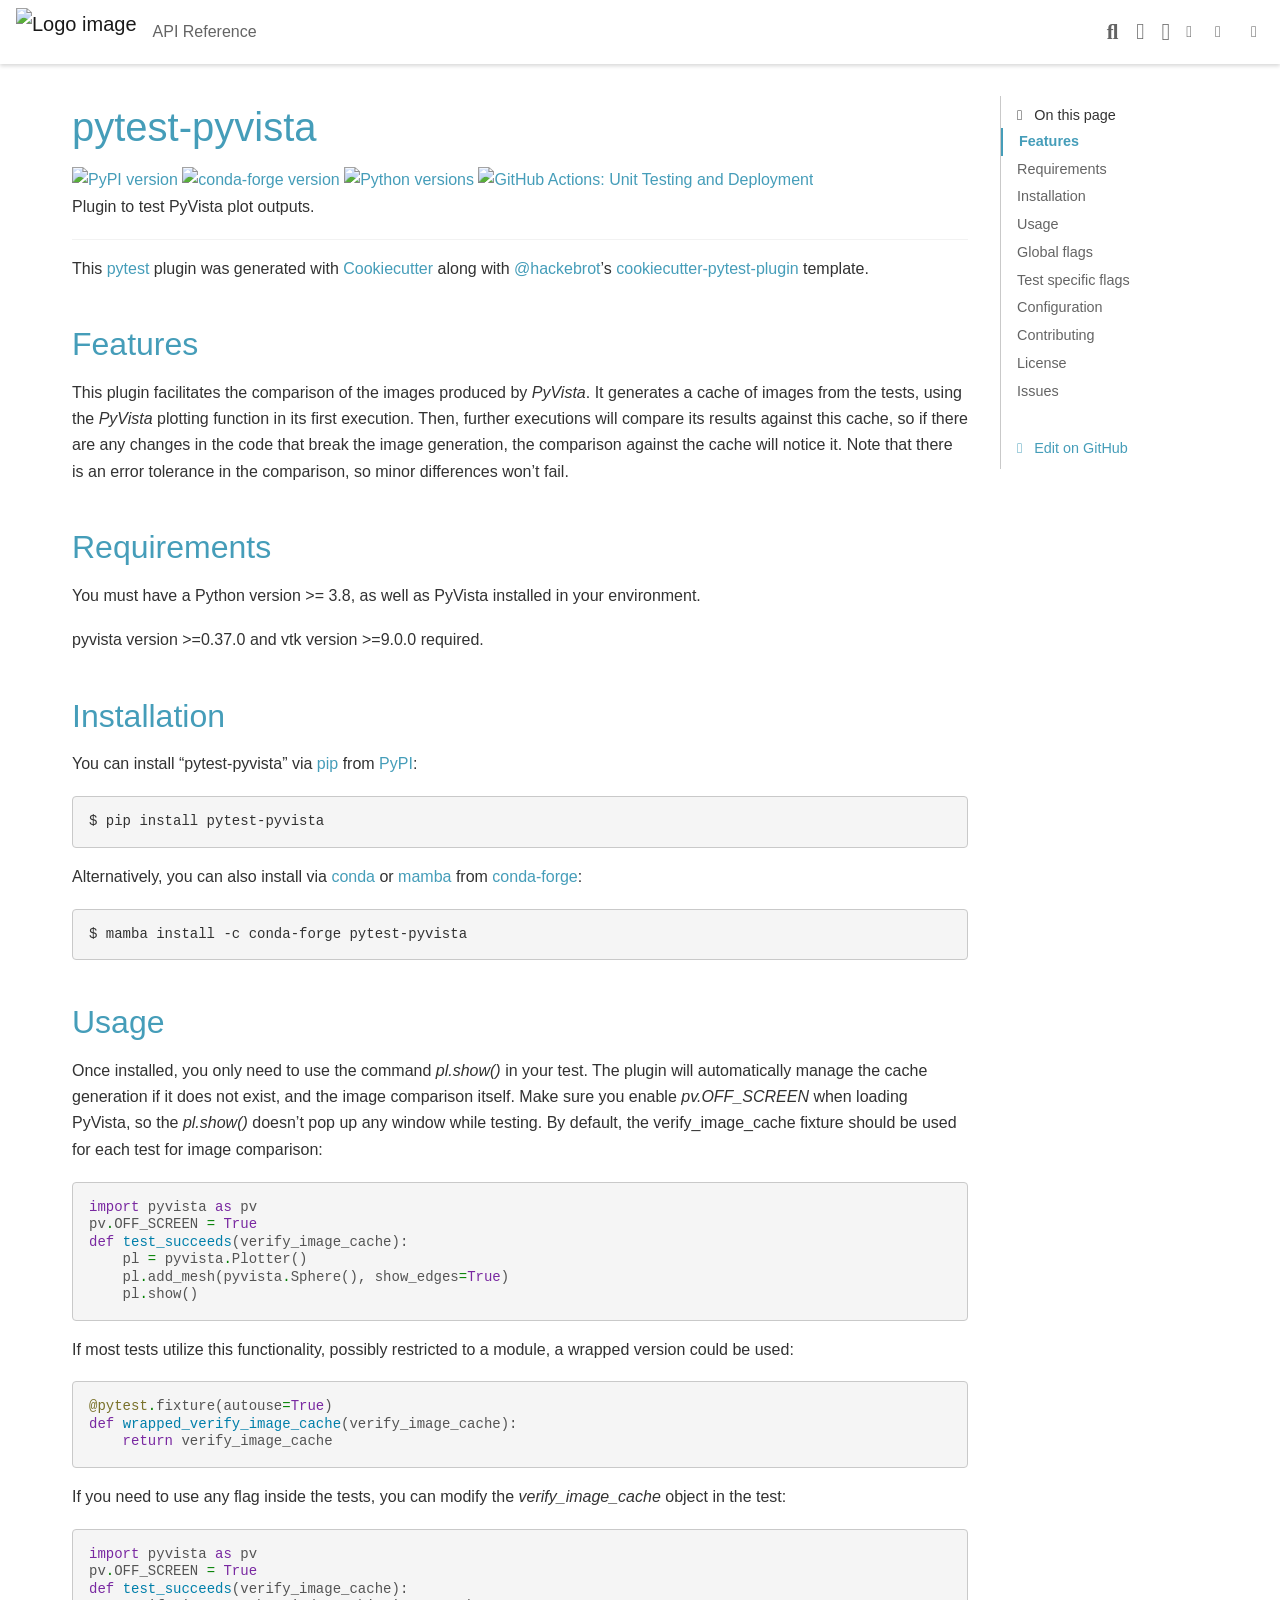
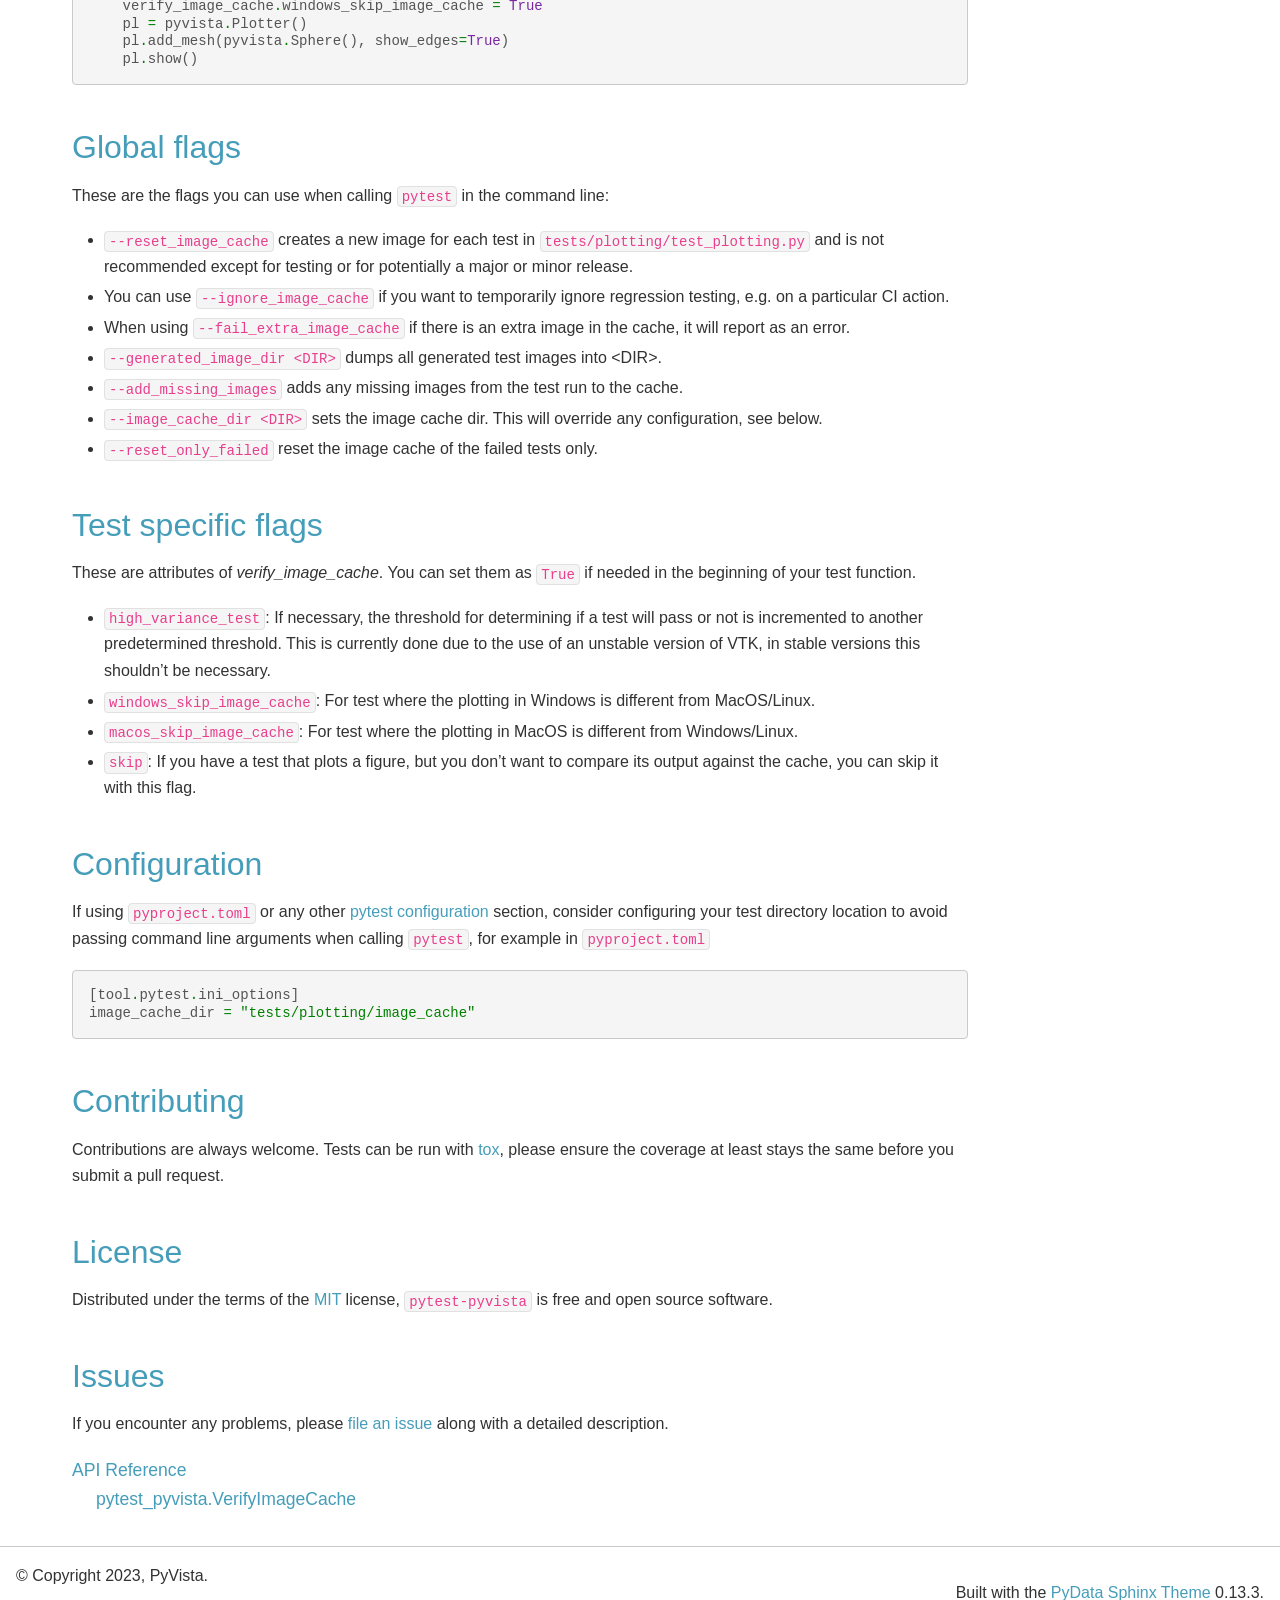
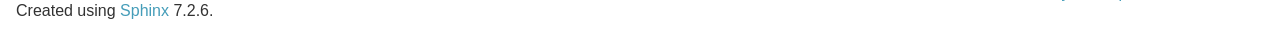
==== commit dbb73380: "deploy: 713eeb055314a6cdadd798faff9e42e05edc5475" ====
--- a/index.html
+++ b/index.html
@@ -1,4 +1,3 @@
-
 
 <!DOCTYPE html>
 
@@ -7,9 +6,9 @@
 
   <head>
     <meta charset="utf-8" />
-    <meta name="viewport" content="width=device-width, initial-scale=1.0" /><meta name="generator" content="Docutils 0.19: https://docutils.sourceforge.io/" />
-
-    <title>pytest-pyvista &#8212; pytest-pyvista 0.1.8 documentation</title>
+    <meta name="viewport" content="width=device-width, initial-scale=1.0" /><meta name="viewport" content="width=device-width, initial-scale=1" />
+
+    <title>pytest-pyvista &#8212; pytest-pyvista 0.1.9 documentation</title>
   
   
   
@@ -19,28 +18,28 @@
   </script>
   
   <!-- Loaded before other Sphinx assets -->
-  <link href="_static/styles/theme.css?digest=12da95d707ffb74b382d" rel="stylesheet" />
-<link href="_static/styles/bootstrap.css?digest=12da95d707ffb74b382d" rel="stylesheet" />
-<link href="_static/styles/pydata-sphinx-theme.css?digest=12da95d707ffb74b382d" rel="stylesheet" />
-
-  
-  <link href="_static/vendor/fontawesome/6.1.2/css/all.min.css?digest=12da95d707ffb74b382d" rel="stylesheet" />
+  <link href="_static/styles/theme.css?digest=e353d410970836974a52" rel="stylesheet" />
+<link href="_static/styles/bootstrap.css?digest=e353d410970836974a52" rel="stylesheet" />
+<link href="_static/styles/pydata-sphinx-theme.css?digest=e353d410970836974a52" rel="stylesheet" />
+
+  
+  <link href="_static/vendor/fontawesome/6.1.2/css/all.min.css?digest=e353d410970836974a52" rel="stylesheet" />
   <link rel="preload" as="font" type="font/woff2" crossorigin href="_static/vendor/fontawesome/6.1.2/webfonts/fa-solid-900.woff2" />
 <link rel="preload" as="font" type="font/woff2" crossorigin href="_static/vendor/fontawesome/6.1.2/webfonts/fa-brands-400.woff2" />
 <link rel="preload" as="font" type="font/woff2" crossorigin href="_static/vendor/fontawesome/6.1.2/webfonts/fa-regular-400.woff2" />
 
-    <link rel="stylesheet" type="text/css" href="_static/pygments.css" />
-    <link rel="stylesheet" type="text/css" href="_static/copybutton.css" />
+    <link rel="stylesheet" type="text/css" href="_static/pygments.css?v=fa44fd50" />
+    <link rel="stylesheet" type="text/css" href="_static/copybutton.css?v=76b2166b" />
   
   <!-- Pre-loaded scripts that we'll load fully later -->
-  <link rel="preload" as="script" href="_static/scripts/bootstrap.js?digest=12da95d707ffb74b382d" />
-<link rel="preload" as="script" href="_static/scripts/pydata-sphinx-theme.js?digest=12da95d707ffb74b382d" />
-
-    <script data-url_root="./" id="documentation_options" src="_static/documentation_options.js"></script>
-    <script src="_static/doctools.js"></script>
-    <script src="_static/sphinx_highlight.js"></script>
-    <script src="_static/clipboard.min.js"></script>
-    <script src="_static/copybutton.js"></script>
+  <link rel="preload" as="script" href="_static/scripts/bootstrap.js?digest=e353d410970836974a52" />
+<link rel="preload" as="script" href="_static/scripts/pydata-sphinx-theme.js?digest=e353d410970836974a52" />
+
+    <script src="_static/documentation_options.js?v=dba2a9e9"></script>
+    <script src="_static/doctools.js?v=888ff710"></script>
+    <script src="_static/sphinx_highlight.js?v=dc90522c"></script>
+    <script src="_static/clipboard.min.js?v=a7894cd8"></script>
+    <script src="_static/copybutton.js?v=f281be69"></script>
     <script>DOCUMENTATION_OPTIONS.pagename = 'index';</script>
     <link rel="index" title="Index" href="genindex.html" />
     <link rel="search" title="Search" href="search.html" />
@@ -373,16 +372,17 @@
                 <article class="bd-article" role="main">
                   
   <section id="pytest-pyvista">
-<h1>pytest-pyvista<a class="headerlink" href="#pytest-pyvista" title="Permalink to this heading">#</a></h1>
-<a class="reference external image-reference" href="https://pypi.org/project/pytest-pyvista"><img alt="PyPI version" src="https://img.shields.io/pypi/v/pytest-pyvista.svg" /></a>
-<a class="reference external image-reference" href="https://pypi.org/project/pytest-pyvista"><img alt="Python versions" src="https://img.shields.io/pypi/pyversions/pytest-pyvista.svg" /></a>
+<h1>pytest-pyvista<a class="headerlink" href="#pytest-pyvista" title="Link to this heading">#</a></h1>
+<a class="reference external image-reference" href="https://pypi.org/project/pytest-pyvista"><img alt="PyPI version" src="https://img.shields.io/pypi/v/pytest-pyvista.svg?color=orange&amp;label=pypi&amp;logo=python&amp;logoColor=white" /></a>
+<a class="reference external image-reference" href="https://anaconda.org/conda-forge/pytest-pyvista"><img alt="conda-forge version" src="https://img.shields.io/conda/vn/conda-forge/pytest-pyvista?color=orange&amp;label=conda-forge&amp;logo=conda-forge&amp;logoColor=white" /></a>
+<a class="reference external image-reference" href="https://pypi.org/project/pytest-pyvista"><img alt="Python versions" src="https://img.shields.io/pypi/pyversions/pytest-pyvista.svg?color=orange&amp;logo=python&amp;label=python&amp;logoColor=white" /></a>
 <a class="reference external image-reference" href="https://github.com/pyvista/pytest-pyvista/actions/workflows/ci_cd.yml"><img alt="GitHub Actions: Unit Testing and Deployment" src="https://github.com/pyvista/pytest-pyvista/actions/workflows/ci_cd.yml/badge.svg" /></a>
 <p>Plugin to test PyVista plot outputs.</p>
 <hr class="docutils" />
 <p>This <a class="reference external" href="https://github.com/pytest-dev/pytest">pytest</a> plugin was generated with <a class="reference external" href="https://github.com/audreyr/cookiecutter">Cookiecutter</a> along with
 <a class="reference external" href="https://github.com/hackebrot">&#64;hackebrot</a>’s <a class="reference external" href="https://github.com/pytest-dev/cookiecutter-pytest-plugin">cookiecutter-pytest-plugin</a> template.</p>
 <section id="features">
-<h2>Features<a class="headerlink" href="#features" title="Permalink to this heading">#</a></h2>
+<h2>Features<a class="headerlink" href="#features" title="Link to this heading">#</a></h2>
 <p>This plugin facilitates the comparison of the images produced by <cite>PyVista</cite>. It
 generates a cache of images from the tests, using the <cite>PyVista</cite> plotting
 function in its first execution. Then, further executions will compare its
@@ -392,20 +392,24 @@
 fail.</p>
 </section>
 <section id="requirements">
-<h2>Requirements<a class="headerlink" href="#requirements" title="Permalink to this heading">#</a></h2>
-<p>You must have a Python version greater than 3.7, as well as PyVista installed
+<h2>Requirements<a class="headerlink" href="#requirements" title="Link to this heading">#</a></h2>
+<p>You must have a Python version &gt;= 3.8, as well as PyVista installed
 in your environment.</p>
 <p>pyvista version &gt;=0.37.0 and vtk version &gt;=9.0.0 required.</p>
 </section>
 <section id="installation">
-<h2>Installation<a class="headerlink" href="#installation" title="Permalink to this heading">#</a></h2>
+<h2>Installation<a class="headerlink" href="#installation" title="Link to this heading">#</a></h2>
 <p>You can install “pytest-pyvista” via <a class="reference external" href="https://pypi.org/project/pip/">pip</a> from <a class="reference external" href="https://pypi.org/project">PyPI</a>:</p>
 <div class="highlight-default notranslate"><div class="highlight"><pre><span></span>$ pip install pytest-pyvista
 </pre></div>
 </div>
+<p>Alternatively, you can also install via <a class="reference external" href="https://github.com/conda/conda">conda</a> or <a class="reference external" href="https://github.com/mamba-org/mamba">mamba</a> from <a class="reference external" href="https://anaconda.org/conda-forge/pytest-pyvista">conda-forge</a>:</p>
+<div class="highlight-default notranslate"><div class="highlight"><pre><span></span>$ mamba install -c conda-forge pytest-pyvista
+</pre></div>
+</div>
 </section>
 <section id="usage">
-<h2>Usage<a class="headerlink" href="#usage" title="Permalink to this heading">#</a></h2>
+<h2>Usage<a class="headerlink" href="#usage" title="Link to this heading">#</a></h2>
 <p>Once installed, you only need to use the command <cite>pl.show()</cite> in your test. The
 plugin will automatically manage the cache generation if it does not exist, and
 the image comparison itself. Make sure you enable <cite>pv.OFF_SCREEN</cite> when loading
@@ -439,7 +443,7 @@
 </div>
 </section>
 <section id="global-flags">
-<h2>Global flags<a class="headerlink" href="#global-flags" title="Permalink to this heading">#</a></h2>
+<h2>Global flags<a class="headerlink" href="#global-flags" title="Link to this heading">#</a></h2>
 <p>These are the flags you can use when calling <code class="docutils literal notranslate"><span class="pre">pytest</span></code> in the command line:</p>
 <ul class="simple">
 <li><p><code class="docutils literal notranslate"><span class="pre">--reset_image_cache</span></code> creates a new image for each test in
@@ -453,10 +457,11 @@
 <li><p><code class="docutils literal notranslate"><span class="pre">--add_missing_images</span></code> adds any missing images from the test run to the cache.</p></li>
 <li><p><code class="docutils literal notranslate"><span class="pre">--image_cache_dir</span> <span class="pre">&lt;DIR&gt;</span></code> sets the image cache dir.  This will override any
 configuration, see below.</p></li>
+<li><p><code class="docutils literal notranslate"><span class="pre">--reset_only_failed</span></code> reset the image cache of the failed tests only.</p></li>
 </ul>
 </section>
 <section id="test-specific-flags">
-<h2>Test specific flags<a class="headerlink" href="#test-specific-flags" title="Permalink to this heading">#</a></h2>
+<h2>Test specific flags<a class="headerlink" href="#test-specific-flags" title="Link to this heading">#</a></h2>
 <p>These are attributes of <cite>verify_image_cache</cite>. You can set them as <code class="docutils literal notranslate"><span class="pre">True</span></code> if needed
 in the beginning of your test function.</p>
 <ul class="simple">
@@ -473,7 +478,7 @@
 </ul>
 </section>
 <section id="configuration">
-<h2>Configuration<a class="headerlink" href="#configuration" title="Permalink to this heading">#</a></h2>
+<h2>Configuration<a class="headerlink" href="#configuration" title="Link to this heading">#</a></h2>
 <p>If using <code class="docutils literal notranslate"><span class="pre">pyproject.toml</span></code> or any other
 <a class="reference external" href="https://docs.pytest.org/en/latest/reference/customize.html">pytest configuration</a>
 section, consider configuring your test directory location to
@@ -485,17 +490,17 @@
 </div>
 </section>
 <section id="contributing">
-<h2>Contributing<a class="headerlink" href="#contributing" title="Permalink to this heading">#</a></h2>
+<h2>Contributing<a class="headerlink" href="#contributing" title="Link to this heading">#</a></h2>
 <p>Contributions are always welcome. Tests can be run with <a class="reference external" href="https://tox.readthedocs.io/en/latest/">tox</a>, please ensure
 the coverage at least stays the same before you submit a pull request.</p>
 </section>
 <section id="license">
-<h2>License<a class="headerlink" href="#license" title="Permalink to this heading">#</a></h2>
+<h2>License<a class="headerlink" href="#license" title="Link to this heading">#</a></h2>
 <p>Distributed under the terms of the <a class="reference external" href="http://opensource.org/licenses/MIT">MIT</a> license, <code class="docutils literal notranslate"><span class="pre">pytest-pyvista</span></code> is free
 and open source software.</p>
 </section>
 <section id="issues">
-<h2>Issues<a class="headerlink" href="#issues" title="Permalink to this heading">#</a></h2>
+<h2>Issues<a class="headerlink" href="#issues" title="Link to this heading">#</a></h2>
 <p>If you encounter any problems, please <a class="reference external" href="https://github.com/pyvista/pytest-pyvista/issues">file an issue</a> along with a detailed
 description.</p>
 <div class="toctree-wrapper compound">
@@ -559,7 +564,7 @@
             
           </div>
           <footer class="bd-footer-content">
-            <div class="bd-footer-content__inner"></div>
+            
           </footer>
         
       </main>
@@ -567,8 +572,8 @@
   </div>
   
   <!-- Scripts loaded after <body> so the DOM is not blocked -->
-  <script src="_static/scripts/bootstrap.js?digest=12da95d707ffb74b382d"></script>
-<script src="_static/scripts/pydata-sphinx-theme.js?digest=12da95d707ffb74b382d"></script>
+  <script src="_static/scripts/bootstrap.js?digest=e353d410970836974a52"></script>
+<script src="_static/scripts/pydata-sphinx-theme.js?digest=e353d410970836974a52"></script>
 
   <footer class="bd-footer">
 <div class="bd-footer__inner bd-page-width">
@@ -586,7 +591,7 @@
       
         <div class="footer-item">
   <p class="sphinx-version">
-    Created using <a href="https://sphinx-doc.org/">Sphinx</a> 6.1.3.
+    Created using <a href="https://www.sphinx-doc.org/">Sphinx</a> 7.2.6.
     <br/>
   </p>
 </div>
@@ -597,7 +602,7 @@
     <div class="footer-items__end">
       
         <div class="footer-item"><p class="theme-version">
-  Built with the <a href="https://pydata-sphinx-theme.readthedocs.io/en/stable/index.html">PyData Sphinx Theme</a> 0.13.1.
+  Built with the <a href="https://pydata-sphinx-theme.readthedocs.io/en/stable/index.html">PyData Sphinx Theme</a> 0.13.3.
 </p></div>
       
     </div>
--- a/_static/styles/pydata-sphinx-theme.css
+++ b/_static/styles/pydata-sphinx-theme.css
@@ -1 +1 @@
-html{--pst-header-height:4rem;--pst-header-article-height:calc(var(--pst-header-height)*2/3);--pst-sidebar-secondary:17rem;--pst-font-size-base:1rem;--pst-font-size-h1:2.5rem;--pst-font-size-h2:2rem;--pst-font-size-h3:1.75rem;--pst-font-size-h4:1.5rem;--pst-font-size-h5:1.25rem;--pst-font-size-h6:1.1rem;--pst-font-size-milli:0.9rem;--pst-sidebar-font-size:0.9rem;--pst-sidebar-font-size-mobile:1.1rem;--pst-sidebar-header-font-size:1.2rem;--pst-sidebar-header-font-weight:600;--pst-admonition-font-weight-heading:600;--pst-font-weight-caption:300;--pst-font-weight-heading:400;--pst-font-family-base-system:-apple-system,BlinkMacSystemFont,Segoe UI,"Helvetica Neue",Arial,sans-serif,Apple Color Emoji,Segoe UI Emoji,Segoe UI Symbol;--pst-font-family-monospace-system:"SFMono-Regular",Menlo,Consolas,Monaco,Liberation Mono,Lucida Console,monospace;--pst-font-family-base:var(--pst-font-family-base-system);--pst-font-family-heading:var(--pst-font-family-base-system);--pst-font-family-monospace:var(--pst-font-family-monospace-system);--pst-font-size-icon:1.5rem;--pst-icon-check-circle:"\f058";--pst-icon-info-circle:"\f05a";--pst-icon-exclamation-triangle:"\f071";--pst-icon-exclamation-circle:"\f06a";--pst-icon-times-circle:"\f057";--pst-icon-lightbulb:"\f0eb";--pst-icon-download:"\f019";--pst-icon-angle-left:"\f104";--pst-icon-angle-right:"\f105";--pst-icon-external-link:"\f35d";--pst-icon-search-minus:"\f010";--pst-icon-github:"\f09b";--pst-icon-gitlab:"\f296";--pst-icon-share:"\f064";--pst-icon-bell:"\f0f3";--pst-icon-pencil:"\f303";--pst-breadcrumb-divider:"\f105";--pst-icon-admonition-default:var(--pst-icon-bell);--pst-icon-admonition-note:var(--pst-icon-info-circle);--pst-icon-admonition-attention:var(--pst-icon-exclamation-circle);--pst-icon-admonition-caution:var(--pst-icon-exclamation-triangle);--pst-icon-admonition-warning:var(--pst-icon-exclamation-triangle);--pst-icon-admonition-danger:var(--pst-icon-exclamation-triangle);--pst-icon-admonition-error:var(--pst-icon-times-circle);--pst-icon-admonition-hint:var(--pst-icon-lightbulb);--pst-icon-admonition-tip:var(--pst-icon-lightbulb);--pst-icon-admonition-important:var(--pst-icon-exclamation-circle);--pst-icon-admonition-seealso:var(--pst-icon-share);--pst-icon-admonition-todo:var(--pst-icon-pencil);--pst-icon-versionmodified-default:var(--pst-icon-exclamation-circle);--pst-icon-versionmodified-added:var(--pst-icon-exclamation-circle);--pst-icon-versionmodified-changed:var(--pst-icon-exclamation-circle);--pst-icon-versionmodified-deprecated:var(--pst-icon-exclamation-circle)}html:not([data-theme]){--pst-color-primary:#459db9;--pst-color-secondary:#ee9040;--pst-color-info:#459db9;--pst-color-warning:#ee9040;--pst-color-success:#28a745;--pst-color-attention:#ffc107;--pst-color-danger:#dc3545;--pst-color-text-base:#323232;--pst-color-text-muted:#646464;--pst-color-shadow:#d8d8d8;--pst-color-border:#c9c9c9;--pst-color-inline-code:#e83e8c;--pst-color-target:#fbe54e;--pst-color-background:#fff;--pst-color-on-background:#fff;--pst-color-surface:#f5f5f5;--pst-color-on-surface:#e1e1e1;--pst-color-link:var(--pst-color-primary);--pst-color-link-hover:var(--pst-color-warning)}html:not([data-theme]) .only-dark{display:none!important}html[data-theme=light]{--pst-color-attention:#ffc107;--pst-color-text-base:#323232;--pst-color-text-muted:#646464;--pst-color-shadow:#d8d8d8;--pst-color-border:#c9c9c9;--pst-color-inline-code:#e83e8c;--pst-color-target:#fbe54e;--pst-color-background:#fff;--pst-color-on-background:#fff;--pst-color-surface:#f5f5f5;--pst-color-on-surface:#e1e1e1;--pst-color-link:var(--pst-color-primary);--pst-color-link-hover:var(--pst-color-warning)}html[data-theme=light] .only-dark{display:none!important}html[data-theme=dark]{--pst-color-attention:#dca90f;--pst-color-text-base:#cecece;--pst-color-text-muted:#a6a6a6;--pst-color-shadow:#212121;--pst-color-border:silver;--pst-color-inline-code:#dd9ec2;--pst-color-target:#472700;--pst-color-background:#121212;--pst-color-on-background:#1e1e1e;--pst-color-surface:#212121;--pst-color-on-surface:#373737;--pst-color-link:var(--pst-color-primary);--pst-color-link-hover:var(--pst-color-warning)}html[data-theme=dark] .only-light{display:none!important}html[data-theme=dark] img:not(.only-dark):not(.dark-light){filter:brightness(.8) contrast(1.2)}html[data-theme=dark] .bd-content img:not(.only-dark):not(.dark-light){background:#fff;border-radius:.25rem}html[data-theme=dark] .MathJax_SVG *{fill:var(--pst-color-text-base)}.pst-color-primary{color:var(--pst-color-primary)}.pst-color-secondary{color:var(--pst-color-secondary)}.pst-color-info{color:var(--pst-color-info)}.pst-color-warning{color:var(--pst-color-warning)}.pst-color-success{color:var(--pst-color-success)}.pst-color-attention{color:var(--pst-color-attention)}.pst-color-danger{color:var(--pst-color-danger)}.pst-color-text-base{color:var(--pst-color-text-base)}.pst-color-text-muted{color:var(--pst-color-text-muted)}.pst-color-shadow{color:var(--pst-color-shadow)}.pst-color-border{color:var(--pst-color-border)}.pst-color-inline-code{color:var(--pst-color-inline-code)}.pst-color-target{color:var(--pst-color-target)}.pst-color-background{color:var(--pst-color-background)}.pst-color-on-background{color:var(--pst-color-on-background)}.pst-color-surface{color:var(--pst-color-surface)}.pst-color-on-surface{color:var(--pst-color-on-surface)}html{font-size:var(--pst-font-size-base);scroll-padding-top:calc(var(--pst-header-height) + 1rem)}body{background-color:var(--pst-color-background);color:var(--pst-color-text-base);display:flex;flex-direction:column;font-family:var(--pst-font-family-base);font-weight:400;line-height:1.65;min-height:100vh}body::-webkit-scrollbar{height:.5rem;width:.5rem}body::-webkit-scrollbar-thumb{background:var(--pst-color-text-muted);border-radius:.25rem}body::-webkit-scrollbar-track{background:transparent}body::-webkit-scrollbar-thumb{background:var(--pst-color-on-surface)}body::-webkit-scrollbar-thumb:hover,body:hover::-webkit-scrollbar-thumb{background:var(--pst-color-text-muted)}body::-webkit-scrollbar-track{background:var(--pst-color-background)}p{color:var(--pst-color-text-base);font-size:1em;margin-bottom:1.15rem}p.rubric{border-bottom:1px solid var(--pst-color-border)}p.centered{text-align:center}a{word-wrap:break-word;color:var(--pst-color-link);text-decoration:none}a:hover{color:var(--pst-color-link-hover);text-decoration:underline}a.headerlink{color:var(--pst-color-warning);font-size:.8em;margin-left:.2em;opacity:.4;padding:0 4px;text-decoration:none;transition:all .2s ease-out;user-select:none}a.headerlink:hover{opacity:1}a.github:before,a.gitlab:before{color:var(--pst-color-text-muted);font-family:Font Awesome\ 6 Brands;margin-right:.25rem}a.github:before{content:var(--pst-icon-github)}a.gitlab:before{content:var(--pst-icon-gitlab)}.heading-style,h1,h2,h3,h4,h5,h6{font-family:var(--pst-font-family-heading);font-weight:var(--pst-font-weight-heading);line-height:1.15;margin:2.75rem 0 1.05rem}h1{font-size:var(--pst-font-size-h1);margin-top:0}h1,h2{color:var(--pst-color-primary)}h2{font-size:var(--pst-font-size-h2)}h3{font-size:var(--pst-font-size-h3)}h3,h4{color:var(--pst-color-text-base)}h4{font-size:var(--pst-font-size-h4)}h5{font-size:var(--pst-font-size-h5)}h5,h6{color:var(--pst-color-text-base)}h6{font-size:var(--pst-font-size-h6)}.text_small,small{font-size:var(--pst-font-size-milli)}hr{border:0;border-top:1px solid var(--pst-color-border)}code,kbd,pre,samp{font-family:var(--pst-font-family-monospace)}kbd{background-color:var(--pst-color-on-background);color:var(--pst-color-text-muted)}kbd:not(.compound){border:1px solid var(--pst-color-border);box-shadow:1px 1px 1px var(--pst-color-shadow);margin:0 .1rem;padding:.1rem .4rem}code{color:var(--pst-color-inline-code)}pre{background-color:var(--pst-color-surface);border:1px solid var(--pst-color-border);border-radius:.25rem;color:var(--pst-color-text-base);line-height:1.2em;margin:1.5em 0;padding:1rem}pre::-webkit-scrollbar{height:.5rem;width:.5rem}pre::-webkit-scrollbar-thumb{background:var(--pst-color-text-muted);border-radius:.25rem}pre::-webkit-scrollbar-track{background:transparent}pre::-webkit-scrollbar-thumb{background:var(--pst-color-on-surface)}pre::-webkit-scrollbar-thumb:hover,pre:hover::-webkit-scrollbar-thumb{background:var(--pst-color-text-muted)}pre .linenos{opacity:.5;padding-right:10px}.skip-link{background-color:var(--pst-color-background);border-bottom:1px solid var(--pst-color-border);color:var(--pst-color-link);left:0;padding:.5rem;position:fixed;right:0;text-align:center;top:0;transform:translateY(-100%);transition:transform .15s ease-in-out;z-index:1055}.skip-link:focus{transform:translateY(0)}.bd-container{display:flex;flex-grow:1;justify-content:center}.bd-container .bd-container__inner{display:flex}.bd-page-width{width:100%}@media (min-width:960px){.bd-page-width{max-width:88rem}}.bd-header-announcement{align-items:center;display:flex;justify-content:center;min-height:3rem;padding:.5rem 12.5%;position:relative;text-align:center;width:100%}@media (max-width:959.98px){.bd-header-announcement{padding:.5rem 2%}}.bd-header-announcement p{font-weight:700;margin:0}.bd-header-announcement:after{background-color:var(--pst-color-info);content:"";height:100%;left:0;opacity:.2;position:absolute;top:0;width:100%;z-index:-1}.bd-header-announcement:empty{display:none}.bd-main{display:flex;flex-direction:column;flex-grow:1;min-width:0}.bd-main .bd-content{display:flex;height:100%;justify-content:center}.bd-main .bd-content .bd-article-container{display:flex;flex-direction:column;justify-content:start;max-width:60em;overflow-x:auto;padding:1rem;width:100%}@media (min-width:1200px){.bd-main .bd-content .bd-article-container .bd-article{padding-left:2rem;padding-top:1.5rem}}.bd-footer{border-top:1px solid var(--pst-color-border);width:100%}.bd-footer .bd-footer__inner{display:flex;flex-grow:1;margin:auto;padding:1rem}.bd-footer .footer-items__end,.bd-footer .footer-items__start{display:flex;flex-direction:column;gap:.5rem;justify-content:center}.bd-footer .footer-items__end{margin-left:auto}.bd-footer .footer-item p{margin-bottom:0}.bd-footer-article{display:flex;margin-top:auto}.bd-header{background:var(--pst-color-on-background)!important;box-shadow:0 .125rem .25rem 0 var(--pst-color-shadow);justify-content:center;max-width:100vw;padding:0;position:sticky;top:0;width:100%;z-index:1030}.bd-header .bd-header__inner{align-items:center;display:flex;height:fit-content;padding-left:1rem;padding-right:1rem}.bd-header .navbar-item{align-items:center;display:flex;height:var(--pst-header-height);max-height:var(--pst-header-height)}.bd-header .navbar-header-items{flex-shrink:1}@media (min-width:960px){.bd-header .navbar-header-items{display:flex;flex-grow:1;padding:0 0 0 .5rem}}.bd-header .navbar-header-items__center,.bd-header .navbar-header-items__end,.bd-header .navbar-header-items__start{align-items:center;display:flex;flex-flow:wrap;row-gap:0}.bd-header .navbar-header-items__center,.bd-header .navbar-header-items__end{column-gap:1rem}.bd-header .navbar-header-items__start{flex-shrink:0;gap:.5rem;margin-right:auto}.bd-header .navbar-header-items__end{justify-content:end}.bd-header .navbar-nav{display:flex}@media (min-width:960px){.bd-header .navbar-nav{align-items:center}}.bd-header .navbar-nav li a.nav-link{color:var(--pst-color-text-muted)}.bd-header .navbar-nav li a.nav-link:focus,.bd-header .navbar-nav li a.nav-link:hover{color:var(--pst-color-primary)}.bd-header .navbar-nav>.active>.nav-link{color:var(--pst-color-primary);font-weight:600}.bd-header .navbar-nav .dropdown button{border:none;color:var(--pst-color-text-muted);display:unset}.bd-header .navbar-nav .dropdown .dropdown-menu{background-color:var(--pst-color-on-background);border:1px solid var(--pst-color-border);box-shadow:0 0 .3rem .1rem var(--pst-color-shadow);margin:.5rem 0;min-width:20rem;padding:.5rem 1rem;z-index:1070}.bd-header .navbar-nav .dropdown .dropdown-menu:not(.show){display:none}@media (min-width:960px){.navbar-center-items .navbar-item{display:inline-block}}.toc-entry>.nav-link.active{background-color:transparent;border-left:2px solid var(--pst-color-primary);color:var(--pst-color-primary);font-weight:600}.nav-link:hover{border-style:none}.nav-link.nav-external:after{content:var(--pst-icon-external-link);font-family:Font Awesome\ 6 Free;font-size:.75em;font-weight:900;margin-left:.3em}.bd-navbar-elements li.nav-item i{font-size:.7rem;padding-left:2px;vertical-align:middle}.bd-header label.sidebar-toggle{align-items:center;color:var(--pst-color-muted);cursor:pointer;display:flex;font-size:var(--pst-font-size-icon);margin-bottom:0}.bd-header label.primary-toggle{padding-right:1rem}@media (min-width:960px){.bd-header label.primary-toggle{display:none}}.bd-header label.secondary-toggle{padding-left:1rem}@media (min-width:1200px){.bd-header label.secondary-toggle{display:none}}.bd-header .navbar-header-items{display:none}@media (min-width:960px){.bd-header .navbar-header-items{display:inherit}}.navbar-persistent--mobile{margin-left:auto}@media (min-width:960px){.navbar-persistent--mobile{display:none}}.navbar-persistent--container{display:none}@media (min-width:960px){.navbar-persistent--container{display:flex}}.header-article__inner{display:flex;padding:0 .5rem}.header-article__inner .header-article-item{height:var(--pst-header-article-height);min-height:var(--pst-header-article-height)}.header-article__inner .header-article-items__end,.header-article__inner .header-article-items__start{align-items:start;display:flex;gap:.5rem}.header-article__inner .header-article-items__end{margin-left:auto}.bd-sidebar-primary{background-color:var(--pst-color-background);border-right:1px solid var(--pst-color-border);display:flex;flex:0 0 auto;flex-direction:column;font-size:var(--pst-sidebar-font-size-mobile);gap:1rem;max-height:calc(100vh - var(--pst-header-height));overflow-y:auto;padding:2rem 1rem 1rem;position:sticky;top:var(--pst-header-height);width:25%}.bd-sidebar-primary::-webkit-scrollbar{height:.5rem;width:.5rem}.bd-sidebar-primary::-webkit-scrollbar-thumb{background:var(--pst-color-text-muted);border-radius:.25rem}.bd-sidebar-primary::-webkit-scrollbar-track{background:transparent}.bd-sidebar-primary::-webkit-scrollbar-thumb{background:var(--pst-color-on-surface)}.bd-sidebar-primary::-webkit-scrollbar-thumb:hover,.bd-sidebar-primary:hover::-webkit-scrollbar-thumb{background:var(--pst-color-text-muted)}@media (min-width:960px){.bd-sidebar-primary{font-size:var(--pst-sidebar-font-size)}}.bd-sidebar-primary .nav-link{font-size:var(--pst-sidebar-font-size-mobile)}.bd-sidebar-primary.no-sidebar{border-right:0}@media (min-width:960px){.bd-sidebar-primary.hide-on-wide{display:none}}.bd-sidebar-primary h1,.bd-sidebar-primary h2,.bd-sidebar-primary h3,.bd-sidebar-primary h4{color:var(--pst-color-text-base)}.bd-sidebar-primary .sidebar-primary-items__end .sidebar-primary-item,.bd-sidebar-primary .sidebar-primary-items__start .sidebar-primary-item{padding:.5rem 0}.bd-sidebar-primary .sidebar-header-items{display:flex;flex-direction:column}.bd-sidebar-primary .sidebar-header-items .sidebar-header-items__title{color:var(--pst-color-text-base);font-size:var(--pst-sidebar-header-font-size);font-weight:var(--pst-sidebar-header-font-weight);margin-bottom:.5rem}.bd-sidebar-primary .sidebar-header-items .nav-item.dropdown button{display:none}.bd-sidebar-primary .sidebar-header-items .nav-item.dropdown .dropdown-menu{background-color:inherit;border:none;display:flex;flex-direction:column;font-size:inherit;margin:0;padding:0}.bd-sidebar-primary .sidebar-header-items .sidebar-header-items__center{display:flex;flex-direction:column}.bd-sidebar-primary .sidebar-header-items .sidebar-header-items__end{align-items:center;display:flex;gap:.5rem}@media (min-width:960px){.bd-sidebar-primary .sidebar-header-items{display:none}}.bd-sidebar-primary .sidebar-primary-items__start{border-top:1px solid var(--pst-color-border)}@media (min-width:960px){.bd-sidebar-primary .sidebar-primary-items__start{border-top:none}}.bd-sidebar-primary .sidebar-primary-items__end{margin-bottom:1em;margin-top:auto}.bd-sidebar-primary .list-caption{list-style:none;padding-left:0}.bd-sidebar-primary li{position:relative}.bd-sidebar-primary li.has-children>.reference{padding-right:30px}.bd-sidebar-primary label.toctree-toggle{align-items:center;cursor:pointer;display:flex;height:30px;justify-content:center;position:absolute;right:0;top:0;width:30px}.bd-sidebar-primary label.toctree-toggle:hover{background:var(--pst-color-surface)}.bd-sidebar-primary label.toctree-toggle i{display:inline-block;font-size:.75rem;text-align:center}.bd-sidebar-primary label.toctree-toggle i:hover{color:var(--pst-color-primary)}.bd-sidebar-primary .label-parts{height:100%;width:100%}.bd-sidebar-primary .label-parts:hover{background:none}.bd-sidebar-primary .label-parts i{position:absolute;right:0;top:.3em;width:30px}nav.bd-links{margin-right:-1rem}@media (min-width:960px){nav.bd-links{display:block}}nav.bd-links ul{list-style:none}nav.bd-links ul ul{padding:0 0 0 1rem}nav.bd-links li>a{color:var(--pst-color-text-muted);display:block;padding:.25rem 0}nav.bd-links li>a:hover{background-color:transparent;color:var(--pst-color-primary);text-decoration:none}nav.bd-links li>a.reference.external:after{content:var(--pst-icon-external-link);font-family:Font Awesome\ 6 Free;font-size:.75em;font-weight:900;margin-left:.3em}nav.bd-links .active:hover>a,nav.bd-links .active>a{color:var(--pst-color-primary);font-weight:600}nav.bd-links p.bd-links__title{font-size:var(--pst-sidebar-header-font-size)}nav.bd-links p.bd-links__title,nav.bd-links p.caption{font-weight:var(--pst-sidebar-header-font-weight);margin-bottom:.5rem}nav.bd-links p.caption{color:var(--pst-color-text-base);font-size:var(--pst-sidebar-font-size-mobile);margin-top:1.25rem;position:relative}nav.bd-links p.caption:first-child{margin-top:0}@media (min-width:960px){nav.bd-links p.caption{font-size:var(--pst-sidebar-font-size)}}.bd-sidebar-secondary{background-color:var(--pst-color-background);display:flex;flex-direction:column;flex-shrink:0;font-size:var(--pst-sidebar-font-size-mobile);max-height:calc(100vh - var(--pst-header-height));order:2;overflow-y:auto;padding:2rem 1rem 1rem;position:sticky;top:var(--pst-header-height);width:var(--pst-sidebar-secondary)}@media (min-width:1200px){.bd-sidebar-secondary{font-size:var(--pst-sidebar-font-size)}}.bd-sidebar-secondary::-webkit-scrollbar{height:.5rem;width:.5rem}.bd-sidebar-secondary::-webkit-scrollbar-thumb{background:var(--pst-color-text-muted);border-radius:.25rem}.bd-sidebar-secondary::-webkit-scrollbar-track{background:transparent}.bd-sidebar-secondary::-webkit-scrollbar-thumb{background:var(--pst-color-on-surface)}.bd-sidebar-secondary::-webkit-scrollbar-thumb:hover,.bd-sidebar-secondary:hover::-webkit-scrollbar-thumb{background:var(--pst-color-text-muted)}.sidebar-secondary-item{padding:.5rem}@media (min-width:1200px){.sidebar-secondary-item{border-left:1px solid var(--pst-color-border);padding-left:1rem}}.sidebar-secondary-item i{padding-right:.5rem}input.sidebar-toggle{display:none}label.overlay{background-color:#000;height:0;left:0;opacity:.5;position:fixed;top:0;transition:opacity .2s ease-out;width:0;z-index:1050}input#__primary:checked+label.overlay.overlay-primary,input#__secondary:checked+label.overlay.overlay-secondary{height:100vh;width:100vw}input#__primary:checked~.bd-container .bd-sidebar-primary{margin-left:0;visibility:visible}input#__secondary:checked~.bd-container .bd-sidebar-secondary{margin-right:0;visibility:visible}@media (min-width:960px){label.sidebar-toggle.primary-toggle{display:none}input#__primary:checked+label.overlay.overlay-primary{height:0;width:0}.bd-sidebar-primary{margin-left:0;visibility:visible}}@media (max-width:959.98px){.bd-sidebar-primary{flex-grow:0.75;height:100vh;left:0;margin-left:-75%;max-height:100vh;max-width:350px;position:fixed;top:0;transition:visibility .2s ease-out,margin .2s ease-out;visibility:hidden;width:75%;z-index:1055}}@media (max-width:1199.98px){.bd-sidebar-secondary{flex-grow:0.75;height:100vh;margin-right:-75%;max-height:100vh;max-width:350px;position:fixed;right:0;top:0;transition:visibility .2s ease-out,margin .2s ease-out;visibility:hidden;width:75%;z-index:1055}}ul.bd-breadcrumbs{display:flex;flex-wrap:wrap;font-size:.8rem;list-style:none;padding-left:0}ul.bd-breadcrumbs li.breadcrumb-item{align-items:center;display:flex;font-weight:700}ul.bd-breadcrumbs li.breadcrumb-item a{color:var(--pst-color-link)}ul.bd-breadcrumbs li.breadcrumb-item:not(.breadcrumb-home):before{color:var(--pst-color-text-muted);content:var(--pst-breadcrumb-divider);font-family:Font Awesome\ 6 Free;font-size:.8rem;font-weight:900;padding:0 .5rem}.navbar-icon-links{column-gap:1rem;display:flex;flex-direction:row;flex-wrap:wrap}.navbar-icon-links li.nav-item a.nav-link{padding-left:0;padding-right:0}.navbar-icon-links a span{align-items:center;display:flex}.navbar-icon-links i.fa-brands,.navbar-icon-links i.fa-regular,.navbar-icon-links i.fa-solid{font-size:var(--pst-font-size-icon);font-style:normal;vertical-align:middle}.navbar-icon-links i.fa-square-twitter:before{color:#55acee}.navbar-icon-links i.fa-square-gitlab:before{color:#548}.navbar-icon-links i.fa-bitbucket:before{color:#0052cc}.navbar-icon-links img.icon-link-image{border-radius:.2rem;height:1.5em}.navbar-brand{align-items:center;display:flex;flex-shrink:0;gap:.5rem;height:var(--pst-header-height);margin:0;max-height:var(--pst-header-height);padding:.5rem 0;position:relative;width:auto}.navbar-brand p{margin-bottom:0}.navbar-brand img{height:100%;max-width:100%;width:auto}.navbar-nav ul{display:block;list-style:none}.navbar-nav ul ul{padding:0 0 0 1rem}.navbar-nav li{display:flex;flex-direction:column}.navbar-nav li a{align-items:center;color:var(--pst-color-text-muted);display:flex;height:100%;padding-bottom:.25rem;padding-top:.25rem}.navbar-nav li a:hover{border-style:none;text-decoration-line:none}.navbar-nav li a:focus,.navbar-nav li a:hover,.navbar-nav li.current>a{color:var(--pst-color-primary)}.navbar-nav li.current>a{font-weight:600}.navbar-nav .toctree-checkbox{display:none;position:absolute}.navbar-nav .toctree-checkbox~ul{display:none}.navbar-nav .toctree-checkbox~label i{transform:rotate(0deg)}.navbar-nav .toctree-checkbox:checked~ul{display:block}.navbar-nav .toctree-checkbox:checked~label i{transform:rotate(180deg)}.bd-header .navbar-nav>p.sidebar-header-items__title{display:none}.page-toc .section-nav{border-bottom:none;padding-left:0}.page-toc .section-nav ul{padding-left:1rem}.page-toc .nav-link{font-size:var(--pst-sidebar-font-size-mobile)}@media (min-width:1200px){.page-toc .nav-link{font-size:var(--pst-sidebar-font-size)}}.page-toc .onthispage{color:var(--pst-color-text-base);font-weight:var(--pst-sidebar-header-font-weight);margin-bottom:.5rem}.prev-next-area{width:100%}.prev-next-area p{line-height:1.3em;margin:0 .3em}.prev-next-area i{font-size:1.2em}.prev-next-area a{align-items:center;border:none;color:var(--pst-color-text-muted);display:flex;max-width:45%;overflow-x:hidden;padding:10px;text-decoration:none}.prev-next-area a p.prev-next-title{color:var(--pst-color-primary);font-size:1.1em;font-weight:var(--pst-admonition-font-weight-heading)}.prev-next-area a:hover p.prev-next-title{text-decoration:underline}.prev-next-area a .prev-next-info{flex-direction:column;margin:0 .5em}.prev-next-area a .prev-next-info .prev-next-subtitle{text-transform:capitalize}.prev-next-area a.left-prev{float:left}.prev-next-area a.right-next{float:right}.prev-next-area a.right-next div.prev-next-info{text-align:right}.bd-search{margin-left:-15px;margin-right:-15px;padding:1rem 15px;position:relative}.bd-search .icon{color:var(--pst-color-border);left:25px;position:absolute}.bd-search i.fa-solid.fa-magnifying-glass{color:var(--pst-color-text-muted);left:1.6rem;position:absolute}.bd-search input{background-color:var(--pst-color-background);border:1px solid var(--pst-color-border);border-radius:.25rem;color:var(--pst-color-text-base);padding-left:2.5rem}.bd-search input::placeholder{color:var(--pst-color-border)}.bd-search input:active,.bd-search input:focus{background-color:var(--pst-color-background);color:var(--pst-color-text-base)}.bd-search input::-webkit-search-cancel-button,.bd-search input::-webkit-search-decoration{-webkit-appearance:none;appearance:none}.bd-search .search-button__kbd-shortcut{color:var(--pst-color-border);display:flex;position:absolute;right:2em}.search-button{align-content:center;align-items:center;color:var(--pst-color-text-muted);display:flex;padding:0}.search-button:hover{color:var(--pst-color-primary)}.search-button i{font-size:1.3rem}.search-button__overlay,.search-button__search-container{display:none}.search-button__wrapper.show .search-button__search-container{display:flex;left:50%;margin-top:.5rem;max-width:800px;position:fixed;right:1rem;top:30%;transform:translate(-50%,-50%);width:90%;z-index:1055}.search-button__wrapper.show .search-button__overlay{background-color:#000;display:flex;height:100%;left:0;opacity:.5;position:fixed;top:0;width:100%;z-index:1050}.search-button__wrapper.show form.bd-search{flex-grow:1;padding-bottom:0;padding-top:0}.search-button__wrapper.show i,.search-button__wrapper.show input{font-size:var(--pst-font-size-icon)}div#searchbox p.highlight-link{box-shadow:0 .2rem .5rem var(--pst-color-shadow),0 0 .0625rem var(--pst-color-shadow)!important;margin:1rem 0;width:fit-content}@media (min-width:1200px){div#searchbox p.highlight-link{margin-left:2rem}}div#searchbox p.highlight-link a{background-color:var(--pst-color-primary);border-radius:.25rem;color:#fff;font-size:1.25rem;padding:.75rem;transition:box-shadow .25s ease-out}div#searchbox p.highlight-link a:hover{box-shadow:inset 0 0 50px 50px rgba(0,0,0,.25);text-decoration:none}div#searchbox p.highlight-link a:before{color:unset;content:var(--pst-icon-search-minus);font-family:Font Awesome\ 6 Free;font-weight:900;margin-right:.5rem}.theme-switch-button{border-color:var(--pst-color-on-background);font-size:calc(var(--pst-font-size-icon) - .1rem);margin:0 -.5rem;padding:0}.theme-switch-button span{color:var(--pst-color-text-muted);display:none;padding:.5rem}.theme-switch-button span:active,.theme-switch-button span:focus,.theme-switch-button span:hover{text-decoration:none}.theme-switch-button:active,.theme-switch-button:hover{background-color:var(--pst-color-on-surface)!important;border-color:var(--pst-color-on-background)!important}.theme-switch-button:active a,.theme-switch-button:hover a{color:var(--pst-color-text-muted)}.bd-sidebar-primary .theme-switch-button{border-color:var(--pst-color-background)}.bd-sidebar-primary .theme-switch-button:active,.bd-sidebar-primary .theme-switch-button:hover{border-color:var(--pst-color-background)!important}html[data-mode=auto] .theme-switch-button span[data-mode=auto],html[data-mode=dark] .theme-switch-button span[data-mode=dark],html[data-mode=light] .theme-switch-button span[data-mode=light]{display:flex}button.btn.version-switcher__button{border-color:var(--pst-color-border);color:var(--pst-color-text-base);margin-bottom:1em}@media (min-width:960px){button.btn.version-switcher__button{margin-bottom:unset}}button.btn.version-switcher__button:active{border-color:var(--pst-color-border);color:var(--pst-color-text-base)}.version-switcher__menu{border-color:var(--pst-color-border);border-radius:var(--bs-dropdown-border-radius)}.version-switcher__menu a.list-group-item{background-color:var(--pst-color-on-background);color:var(--pst-color-text-base);padding:.75rem 1.25rem}.version-switcher__menu a.list-group-item:not(:last-child){border-bottom:1px solid var(--pst-color-border)}.version-switcher__menu a.list-group-item:hover{background-color:var(--pst-color-surface)}.version-switcher__menu a.list-group-item.active{color:var(--pst-color-primary)}.version-switcher__menu a.list-group-item.active span:before{background-color:var(--pst-color-primary);content:"";height:100%;left:0;opacity:.1;position:absolute;top:0;width:100%}.version-switcher__menu,button.version-switcher__button{font-size:1.1em}@media (min-width:960px){.version-switcher__menu,button.version-switcher__button{font-size:unset}}nav.page-toc{margin-bottom:1rem}.bd-toc .nav .nav,.list-caption .nav{display:none}.bd-toc .nav .nav.visible,.bd-toc .nav>.active>ul,.list-caption .nav.visible,.list-caption>.active>ul,.toc-entry{display:block}.toc-entry a.nav-link{color:var(--pst-color-text-muted);display:block;margin-left:-1rem;padding:.125rem 0 .125rem 1rem}.toc-entry a.nav-link:hover{color:var(--pst-color-primary);text-decoration:none}.toc-entry a.nav-link.active{background-color:transparent;border-left:2px solid var(--pst-color-primary);color:var(--pst-color-primary);font-weight:600}div.deprecated,div.versionadded,div.versionchanged{background-color:var(--pst-color-on-background);border-left:.2rem solid;border-color:var(--pst-color-info);border-radius:.25rem;box-shadow:0 .2rem .5rem var(--pst-color-shadow),0 0 .0625rem var(--pst-color-shadow)!important;margin:1.5625em auto;overflow:hidden;padding:0 .6rem;page-break-inside:avoid;position:relative;transition:color .25s,background-color .25s,border-color .25s;vertical-align:middle}div.deprecated>p,div.versionadded>p,div.versionchanged>p{margin-bottom:.6rem;margin-top:.6rem}div.deprecated>p:before,div.versionadded>p:before,div.versionchanged>p:before{background-color:var(--pst-color-info);content:"";height:100%;left:0;opacity:.1;pointer-events:none;position:absolute;top:0;width:100%}div.versionadded{border-color:var(--pst-color-success)}div.versionadded p:before{background-color:var(--pst-color-success)}div.versionchanged{border-color:var(--pst-color-warning)}div.versionchanged p:before{background-color:var(--pst-color-warning)}div.deprecated{border-color:var(--pst-color-danger)}div.deprecated p:before{background-color:var(--pst-color-danger)}span.versionmodified{font-weight:600}span.versionmodified:before{color:var(--pst-color-info);content:var(--pst-icon-versionmodified-default);font-family:Font Awesome\ 6 Free;font-style:normal;font-weight:900;margin-right:.6rem}span.versionmodified.added:before{color:var(--pst-color-success);content:var(--pst-icon-versionmodified-added)}span.versionmodified.changed:before{color:var(--pst-color-warning);content:var(--pst-icon-versionmodified-changed)}span.versionmodified.deprecated:before{color:var(--pst-color-danger);content:var(--pst-icon-versionmodified-deprecated)}.sidebar-indices-items{border-top:1px solid var(--pst-color-border);display:flex;flex-direction:column}@media (min-width:960px){.sidebar-indices-items{border-top:none}}.sidebar-indices-items .sidebar-indices-items__title{color:var(--pst-color-text-base);font-size:var(--pst-sidebar-header-font-size);font-weight:var(--pst-sidebar-header-font-weight);margin-bottom:.5rem}.sidebar-indices-items ul.indices-link{list-style:none;margin-right:-1rem;padding:0}.sidebar-indices-items ul.indices-link li>a{color:var(--pst-color-text-muted);display:block;padding:.25rem 0}.sidebar-indices-items ul.indices-link li>a:hover{background-color:transparent;color:var(--pst-color-primary);text-decoration:none}.bd-sidebar-primary div#rtd-footer-container{bottom:-1rem;margin:-1rem;position:sticky}.bd-sidebar-primary div#rtd-footer-container .rst-versions.rst-badge{font-family:var(--pst-font-family-base);font-size:.9em;max-width:unset;position:unset}.bd-sidebar-primary div#rtd-footer-container .rst-versions.rst-badge .rst-current-version{align-items:center;background-color:var(--pst-color-background);border-top:1px solid var(--pst-color-border);color:var(--pst-color-success);display:flex;gap:.2rem;height:2.5rem;transition:background-color .2s ease-out}.bd-sidebar-primary div#rtd-footer-container .rst-versions.rst-badge .fa.fa-book{color:var(--pst-color-text-muted);margin-right:auto}.bd-sidebar-primary div#rtd-footer-container .rst-versions.rst-badge .fa.fa-book:after{color:var(--pst-color-text-base);content:"Read The Docs";font-family:var(--pst-font-family-base);font-weight:var(--pst-admonition-font-weight-heading)}.bd-sidebar-primary div#rtd-footer-container .rst-versions.rst-badge .fa.fa-caret-down{color:var(--pst-color-text-muted)}.bd-sidebar-primary div#rtd-footer-container .rst-versions.rst-badge.shift-up .rst-current-version{border-bottom:1px solid var(--pst-color-border)}.bd-sidebar-primary div#rtd-footer-container .rst-other-versions{background-color:var(--pst-color-surface);color:var(--pst-color-text-base)}.bd-sidebar-primary div#rtd-footer-container .rst-other-versions dl dd a{color:var(--pst-color-text-muted)}.bd-sidebar-primary div#rtd-footer-container .rst-other-versions hr{background-color:var(--pst-color-border)}.bd-sidebar-primary div#rtd-footer-container .rst-other-versions small a{color:var(--pst-color-link)}.bd-sidebar-primary div#rtd-footer-container .rst-other-versions input{background-color:var(--pst-color-surface);border:1px solid var(--pst-color-border);padding-left:.5rem}.admonition,div.admonition{background-color:var(--pst-color-on-background);border-left:.2rem solid;border-color:var(--pst-color-info);border-radius:.25rem;box-shadow:0 .2rem .5rem var(--pst-color-shadow),0 0 .0625rem var(--pst-color-shadow)!important;margin:1.5625em auto;overflow:hidden;padding:0 .6rem .8rem;page-break-inside:avoid}.admonition :last-child,div.admonition :last-child{margin-bottom:0}.admonition p.admonition-title~*,div.admonition p.admonition-title~*{margin-left:1.4rem;margin-right:1.4rem}.admonition>ol,.admonition>ul,div.admonition>ol,div.admonition>ul{margin-left:1em}.admonition>.admonition-title,div.admonition>.admonition-title{font-weight:var(--pst-admonition-font-weight-heading);margin:0 -.6rem;padding:.4rem .6rem .4rem 2rem;position:relative}.admonition>.admonition-title:after,div.admonition>.admonition-title:after{color:var(--pst-color-info);content:var(--pst-icon-admonition-default);font-family:Font Awesome\ 6 Free;font-weight:900;height:1rem;left:.5rem;opacity:1;position:absolute;width:1rem}.admonition>.admonition-title:before,div.admonition>.admonition-title:before{background-color:var(--pst-color-info);content:"";height:100%;left:0;opacity:.1;pointer-events:none;position:absolute;top:0;width:100%}.admonition>.admonition-title+*,div.admonition>.admonition-title+*{margin-top:.4em}.admonition.attention,div.admonition.attention{border-color:var(--pst-color-attention)}.admonition.attention>.admonition-title:before,div.admonition.attention>.admonition-title:before{background-color:var(--pst-color-attention)}.admonition.attention>.admonition-title:after,div.admonition.attention>.admonition-title:after{color:var(--pst-color-attention);content:var(--pst-icon-admonition-attention)}.admonition.caution,div.admonition.caution{border-color:var(--pst-color-warning)}.admonition.caution>.admonition-title:before,div.admonition.caution>.admonition-title:before{background-color:var(--pst-color-warning)}.admonition.caution>.admonition-title:after,div.admonition.caution>.admonition-title:after{color:var(--pst-color-warning);content:var(--pst-icon-admonition-caution)}.admonition.warning,div.admonition.warning{border-color:var(--pst-color-warning)}.admonition.warning>.admonition-title:before,div.admonition.warning>.admonition-title:before{background-color:var(--pst-color-warning)}.admonition.warning>.admonition-title:after,div.admonition.warning>.admonition-title:after{color:var(--pst-color-warning);content:var(--pst-icon-admonition-warning)}.admonition.danger,div.admonition.danger{border-color:var(--pst-color-danger)}.admonition.danger>.admonition-title:before,div.admonition.danger>.admonition-title:before{background-color:var(--pst-color-danger)}.admonition.danger>.admonition-title:after,div.admonition.danger>.admonition-title:after{color:var(--pst-color-danger);content:var(--pst-icon-admonition-danger)}.admonition.error,div.admonition.error{border-color:var(--pst-color-danger)}.admonition.error>.admonition-title:before,div.admonition.error>.admonition-title:before{background-color:var(--pst-color-danger)}.admonition.error>.admonition-title:after,div.admonition.error>.admonition-title:after{color:var(--pst-color-danger);content:var(--pst-icon-admonition-error)}.admonition.hint,div.admonition.hint{border-color:var(--pst-color-success)}.admonition.hint>.admonition-title:before,div.admonition.hint>.admonition-title:before{background-color:var(--pst-color-success)}.admonition.hint>.admonition-title:after,div.admonition.hint>.admonition-title:after{color:var(--pst-color-success);content:var(--pst-icon-admonition-hint)}.admonition.tip,div.admonition.tip{border-color:var(--pst-color-success)}.admonition.tip>.admonition-title:before,div.admonition.tip>.admonition-title:before{background-color:var(--pst-color-success)}.admonition.tip>.admonition-title:after,div.admonition.tip>.admonition-title:after{color:var(--pst-color-success);content:var(--pst-icon-admonition-tip)}.admonition.important,div.admonition.important{border-color:var(--pst-color-attention)}.admonition.important>.admonition-title:before,div.admonition.important>.admonition-title:before{background-color:var(--pst-color-attention)}.admonition.important>.admonition-title:after,div.admonition.important>.admonition-title:after{color:var(--pst-color-attention);content:var(--pst-icon-admonition-important)}.admonition.note,div.admonition.note{border-color:var(--pst-color-info)}.admonition.note>.admonition-title:before,div.admonition.note>.admonition-title:before{background-color:var(--pst-color-info)}.admonition.note>.admonition-title:after,div.admonition.note>.admonition-title:after{color:var(--pst-color-info);content:var(--pst-icon-admonition-note)}.admonition.seealso,div.admonition.seealso{border-color:var(--pst-color-success)}.admonition.seealso>.admonition-title:before,div.admonition.seealso>.admonition-title:before{background-color:var(--pst-color-success)}.admonition.seealso>.admonition-title:after,div.admonition.seealso>.admonition-title:after{color:var(--pst-color-success);content:var(--pst-icon-admonition-seealso)}.admonition.admonition-todo,div.admonition.admonition-todo{border-color:var(--pst-color-border)}.admonition.admonition-todo>.admonition-title:before,div.admonition.admonition-todo>.admonition-title:before{background-color:var(--pst-color-border)}.admonition.admonition-todo>.admonition-title:after,div.admonition.admonition-todo>.admonition-title:after{color:var(--pst-color-border);content:var(--pst-icon-admonition-todo)}.admonition.sidebar,div.admonition.sidebar{border-width:0 0 0 .2rem;clear:both;float:right;margin-left:.5rem;margin-top:0;max-width:40%}.admonition.sidebar.attention,.admonition.sidebar.important,div.admonition.sidebar.attention,div.admonition.sidebar.important{border-color:var(--pst-color-attention)}.admonition.sidebar.caution,.admonition.sidebar.warning,div.admonition.sidebar.caution,div.admonition.sidebar.warning{border-color:var(--pst-color-warning)}.admonition.sidebar.danger,.admonition.sidebar.error,div.admonition.sidebar.danger,div.admonition.sidebar.error{border-color:var(--pst-color-danger)}.admonition.sidebar.hint,.admonition.sidebar.seealso,.admonition.sidebar.tip,div.admonition.sidebar.hint,div.admonition.sidebar.seealso,div.admonition.sidebar.tip{border-color:var(--pst-color-success)}.admonition.sidebar.note,.admonition.sidebar.todo,div.admonition.sidebar.note,div.admonition.sidebar.todo{border-color:var(--pst-color-info)}.admonition.sidebar p.admonition-title~*,div.admonition.sidebar p.admonition-title~*{margin-left:0;margin-right:0}aside.topic,div.topic,div.topic.contents,nav.contents{background-color:var(--pst-color-surface);border-color:var(--pst-color-border);border-radius:.25rem;box-shadow:0 .2rem .5rem var(--pst-color-shadow),0 0 .0625rem var(--pst-color-shadow)!important;display:flex;flex-direction:column;padding:1rem 1.25rem}aside.topic .topic-title,div.topic .topic-title,div.topic.contents .topic-title,nav.contents .topic-title{margin:0 0 .5rem}aside.topic ul.simple,div.topic ul.simple,div.topic.contents ul.simple,nav.contents ul.simple{padding-left:1rem}aside.topic ul.simple ul,div.topic ul.simple ul,div.topic.contents ul.simple ul,nav.contents ul.simple ul{padding-left:2em}aside.sidebar{background-color:var(--pst-color-surface);border:1px solid var(--pst-color-border);border-radius:.25rem;margin-left:.5rem;padding:0}aside.sidebar>:last-child{padding-bottom:1rem}aside.sidebar p.sidebar-title{border-bottom:1px solid var(--pst-color-border);font-family:var(--pst-font-family-heading);font-weight:var(--pst-admonition-font-weight-heading);margin-bottom:0;padding-bottom:.5rem;padding-top:.5rem;position:relative}aside.sidebar>:not(.sidebar-title):first-child,aside.sidebar>p.sidebar-title+*{margin-top:1rem}aside.sidebar>*{padding-left:1rem;padding-right:1rem}p.rubric{display:flex;flex-direction:column}.seealso dd{margin-bottom:0;margin-top:0}table.field-list{border-collapse:separate;border-spacing:10px;margin-left:1px}table.field-list th.field-name{background-color:var(--pst-color-surface);padding:1px 8px 1px 5px;white-space:nowrap}table.field-list td.field-body p{font-style:italic}table.field-list td.field-body p>strong{font-style:normal}table.field-list td.field-body blockquote{border-left:none;margin:0 0 .3em;padding-left:30px}.table.autosummary td:first-child{white-space:nowrap}.sig{font-family:var(--pst-font-family-monospace)}.sig-inline.c-texpr,.sig-inline.cpp-texpr{font-family:unset}.sig.c .k,.sig.c .kt,.sig.c .m,.sig.c .s,.sig.c .sc,.sig.cpp .k,.sig.cpp .kt,.sig.cpp .m,.sig.cpp .s,.sig.cpp .sc{color:var(--pst-color-text-base)}.sig-name{color:var(--pst-color-inline-code)}dt:target,span.highlighted{background-color:var(--pst-color-target)}.viewcode-back{font-family:var(--pst-font-family-base)}.viewcode-block:target{background-color:var(--pst-color-target);border-bottom:1px solid var(--pst-color-border);border-top:1px solid var(--pst-color-border);position:relative}dl[class]:not(.option-list):not(.field-list):not(.footnote):not(.glossary):not(.simple) dd{margin-left:2rem}dl[class]:not(.option-list):not(.field-list):not(.footnote):not(.glossary):not(.simple) dd>dl.simple>dt{display:flex}dl[class]:not(.option-list):not(.field-list):not(.footnote):not(.glossary):not(.simple) dl.field-list{display:grid;grid-template-columns:unset}dl[class]:not(.option-list):not(.field-list):not(.footnote):not(.glossary):not(.simple) dt.field-even,dl[class]:not(.option-list):not(.field-list):not(.footnote):not(.glossary):not(.simple) dt.field-odd{background-color:var(--pst-color-surface);margin-bottom:.1rem;margin-top:.2rem}div.highlight,div.literal-block-wrapper,div[class*=highlight-]{border-radius:.25rem;display:flex;flex-direction:column;width:unset}div.literal-block-wrapper{border:1px solid var(--pst-color-border);border-radius:.25rem}div.literal-block-wrapper div.code-block-caption{border-bottom:1px solid var(--pst-color-border);font-size:1rem;font-weight:var(--pst-font-weight-caption);margin:0;padding:.5rem}div.literal-block-wrapper div.code-block-caption a.headerlink{font-size:inherit}div.literal-block-wrapper div[class*=highlight-]{border-radius:0;margin:0}div.literal-block-wrapper div[class*=highlight-] pre{border:none;box-shadow:none}code.literal{background-color:var(--pst-color-surface);border:1px solid var(--pst-color-on-surface);border-radius:.25rem;padding:.1rem .25rem}figure a.headerlink{font-size:inherit;position:absolute}figure:hover a.headerlink{visibility:visible}figure figcaption{color:var(--pst-color-text-muted);font-family:var(--pst-font-family-heading);font-weight:var(--pst-font-weight-caption);margin-left:auto;margin-right:auto}figure figcaption table.table{margin-left:auto;margin-right:auto;width:fit-content}dt.label>span.brackets:not(:only-child):before{content:"["}dt.label>span.brackets:not(:only-child):after{content:"]"}a.footnote-reference{font-size:small;vertical-align:super}aside.footnote{margin-bottom:.5rem}aside.footnote:last-child{margin-bottom:1rem}aside.footnote span.backrefs,aside.footnote span.label{font-weight:700}aside.footnote:target{background-color:var(--pst-color-target)}div.doctest>div.highlight span.gp,span.linenos,table.highlighttable td.linenos{user-select:none;-webkit-user-select:text;-webkit-user-select:none;-moz-user-select:none;-ms-user-select:none}dd{margin-bottom:10px;margin-left:30px;margin-top:3px}ol,ul{padding-inline-start:2rem}ol li>p:first-child,ul li>p:first-child{margin-bottom:.25rem;margin-top:.25rem}blockquote{border-left:.25em solid var(--pst-color-border);border-radius:.25rem;padding:1em;position:relative}blockquote,blockquote p{color:var(--pst-color-text-muted)}blockquote .line-block{margin:0}blockquote p:last-child{margin-bottom:0}blockquote:before{background-color:var(--pst-color-border);content:"";height:100%;left:0;opacity:.1;pointer-events:none;position:absolute;top:0;width:100%;z-index:-1}span.guilabel{border:1px solid var(--pst-color-info);border-radius:4px;color:var(--pst-color-info);font-size:80%;font-weight:700;margin:auto 2px;padding:2.4px 6px;position:relative}span.guilabel:before{background-color:var(--pst-color-info);content:"";height:100%;left:0;opacity:.1;pointer-events:none;position:absolute;top:0;width:100%}a.reference.download:before{color:var(--pst-color-text-muted);content:var(--pst-icon-download);font-family:Font Awesome\ 6 Free;font-size:.8em;font-weight:600;padding:0 .25em}table{display:table;margin-left:auto;margin-right:auto;max-width:100%;overflow:auto;width:fit-content}table::-webkit-scrollbar{height:.5rem;width:.5rem}table::-webkit-scrollbar-thumb{background:var(--pst-color-text-muted);border-radius:.25rem}table::-webkit-scrollbar-track{background:transparent}table::-webkit-scrollbar-thumb{background:var(--pst-color-on-surface)}table::-webkit-scrollbar-thumb:hover,table:hover::-webkit-scrollbar-thumb{background:var(--pst-color-text-muted)}table.table-right{margin-right:0}table.table-left{margin-left:0}table caption{caption-side:top;color:var(--pst-color-text-muted);text-align:center}td.text-align\:left,th.text-align\:left{text-align:left}td.text-align\:right,th.text-align\:right{text-align:right}td.text-align\:center,th.text-align\:center{text-align:center}.toctree-wrapper p.caption{font-size:1.5em;margin-bottom:0}.toctree-wrapper>ul{padding-left:0}.toctree-wrapper li[class^=toctree-l]{list-style:none;margin-bottom:.2em}.toctree-wrapper li[class^=toctree-l]>a{font-size:1.1em;list-style:none}.toctree-wrapper li[class^=toctree-l]>ul{list-style:none;padding-inline-start:1.5em}.toctree-wrapper .toctree-l1>a{font-size:1.3em}div.topic.contents ul.simple,nav.contents ul.simple{list-style:none;padding-left:0}div.math,span.math{align-items:center;display:flex;max-width:100%;overflow:hidden}span.math{display:inline-flex}div.math{flex-direction:row-reverse;gap:.5em}div.math span.eqno a.headerlink{font-size:1em;position:relative}div.math mjx-container{flex-grow:1;overflow:auto;padding-bottom:.2rem}div.math mjx-container::-webkit-scrollbar{height:.5rem;width:.5rem}div.math mjx-container::-webkit-scrollbar-thumb{background:var(--pst-color-text-muted);border-radius:.25rem}div.math mjx-container::-webkit-scrollbar-track{background:transparent}div.math mjx-container::-webkit-scrollbar-thumb{background:var(--pst-color-on-surface)}div.math mjx-container::-webkit-scrollbar-thumb:hover,div.math mjx-container:hover::-webkit-scrollbar-thumb{background:var(--pst-color-text-muted)}div.math mjx-container mjx-assistive-mml{height:0}.ablog-sidebar-item h2,.ablog-sidebar-item h3{font-size:var(--pst-sidebar-header-font-size);margin-top:.5rem}.ablog-sidebar-item h2 a,.ablog-sidebar-item h3 a{color:var(--pst-color-text-base)}.ablog-sidebar-item ul{display:flex;flex-direction:column;gap:.5em;list-style:none;margin-bottom:0;overflow-y:hidden;padding-left:0}.ablog-sidebar-item ul.ablog-cloud{flex-direction:row;flex-flow:wrap;gap:.5rem}.ablog-sidebar-item ul.ablog-cloud li{align-items:center;display:flex}.ablog__prev-next{display:flex;font-size:1.2em;padding:1rem 0}.ablog__prev-next>span{display:flex;max-width:45%}.ablog__prev-next>span a{align-items:center;display:flex;gap:1rem;line-height:1.5rem;margin-left:auto}.ablog__prev-next>span a i:before{color:var(--pst-color-text-base)}.ablog__prev-next span.ablog__prev i.fa-arrow-circle-left:before{content:var(--pst-icon-angle-left)}.ablog__prev-next span.ablog__spacer{display:none}.ablog__prev-next span.ablog__next{margin-left:auto;text-align:right}.ablog__prev-next span.ablog__next i.fa-arrow-circle-right:before{content:var(--pst-icon-angle-right)}.ablog__collection,.postlist{padding-left:0}.ablog__collection .ablog-post,.postlist .ablog-post{list-style:none}.ablog__collection .ablog-post .ablog-archive,.postlist .ablog-post .ablog-archive{display:flex;flex-direction:row;flex-wrap:wrap;font-size:.75rem;gap:1rem;list-style:none;padding-left:0}.ablog__collection .ablog-post .ablog-post-title,.postlist .ablog-post .ablog-post-title{font-size:1.25rem;margin-top:0}.ablog__collection .ablog-post .ablog-post-title a,.postlist .ablog-post .ablog-post-title a{font-weight:700}.ablog__collection .ablog-post .ablog-post-expand,.postlist .ablog-post .ablog-post-expand{margin-bottom:.5rem}.docutils.container{margin-left:unset;margin-right:unset;max-width:unset;padding-left:unset;padding-right:unset;width:unset}div.highlight button.copybtn{align-items:center;background-color:unset;background-color:var(--pst-color-surface);border:none;display:flex;justify-content:center}div.highlight button.copybtn:not(.success){color:var(--pst-color-muted)}div.highlight button.copybtn:hover:not(.success){color:var(--pst-color-text)}div.highlight button.copybtn.o-tooltip--left:after{background-color:var(--pst-color-surface);color:var(--pst-color-text)}#ethical-ad-placement .ethical-footer a,#ethical-ad-placement .ethical-footer a:active,#ethical-ad-placement .ethical-footer a:hover,#ethical-ad-placement .ethical-footer a:visited,#ethical-ad-placement .ethical-sidebar a,#ethical-ad-placement .ethical-sidebar a:active,#ethical-ad-placement .ethical-sidebar a:hover,#ethical-ad-placement .ethical-sidebar a:visited{color:var(--pst-color-text-base)}#ethical-ad-placement .ethical-footer,#ethical-ad-placement .ethical-sidebar{background-color:var(--pst-color-background);border:1px solid var(--pst-color-border);border-radius:5px;color:var(--pst-color-text-base);font-size:14px;line-height:20px}.bd-content div.jupyter_container{background-color:unset;border:none;box-shadow:none}.bd-content div.jupyter_container div.highlight,.bd-content div.jupyter_container div.output{border-radius:.25rem}.bd-content div.jupyter_container div.highlight{background-color:var(--pst-color-surface)}.bd-content div.jupyter_container .cell_input,.bd-content div.jupyter_container .cell_output{border-radius:.25rem}.bd-content div.jupyter_container .cell_input pre,.bd-content div.jupyter_container .cell_output pre{padding:1rem}.xr-wrap[hidden]{display:block!important}@use "../variables/color" as *;html[data-theme=light]{--pst-color-primary:#459db9;--pst-color-primary-text:#fff;--pst-color-primary-highlight:#306e81;--sd-color-primary:var(--pst-color-primary);--sd-color-primary-text:var(--pst-color-primary-text);--sd-color-primary-highlight:var(--pst-color-primary-highlight);--pst-color-secondary:#ee9040;--pst-color-secondary-text:#fff;--pst-color-secondary-highlight:#cf6912;--sd-color-secondary:var(--pst-color-secondary);--sd-color-secondary-text:var(--pst-color-secondary-text);--sd-color-secondary-highlight:var(--pst-color-secondary-highlight);--pst-color-success:#28a745;--pst-color-success-text:#fff;--pst-color-success-highlight:#19692c;--sd-color-success:var(--pst-color-success);--sd-color-success-text:var(--pst-color-success-text);--sd-color-success-highlight:var(--pst-color-success-highlight);--pst-color-info:#459db9;--pst-color-info-text:#fff;--pst-color-info-highlight:#306e81;--sd-color-info:var(--pst-color-info);--sd-color-info-text:var(--pst-color-info-text);--sd-color-info-highlight:var(--pst-color-info-highlight);--pst-color-warning:#ee9040;--pst-color-warning-text:#fff;--pst-color-warning-highlight:#cf6912;--sd-color-warning:var(--pst-color-warning);--sd-color-warning-text:var(--pst-color-warning-text);--sd-color-warning-highlight:var(--pst-color-warning-highlight);--pst-color-danger:#dc3545;--pst-color-danger-text:#fff;--pst-color-danger-highlight:#a71d2a;--sd-color-danger:var(--pst-color-danger);--sd-color-danger-text:var(--pst-color-danger-text);--sd-color-danger-highlight:var(--pst-color-danger-highlight);--pst-color-light:#c9c9c9;--pst-color-light-text:#000;--pst-color-light-highlight:#a3a3a3;--sd-color-light:var(--pst-color-light);--sd-color-light-text:var(--pst-color-light-text);--sd-color-light-highlight:var(--pst-color-light-highlight);--pst-color-muted:#646464;--pst-color-muted-text:#fff;--pst-color-muted-highlight:#3e3e3e;--sd-color-muted:var(--pst-color-muted);--sd-color-muted-text:var(--pst-color-muted-text);--sd-color-muted-highlight:var(--pst-color-muted-highlight);--pst-color-dark:#323232;--pst-color-dark-text:#fff;--pst-color-dark-highlight:#0c0c0c;--sd-color-dark:var(--pst-color-dark);--sd-color-dark-text:var(--pst-color-dark-text);--sd-color-dark-highlight:var(--pst-color-dark-highlight);--pst-color-black:#000;--pst-color-black-text:#fff;--pst-color-black-highlight:#000;--sd-color-black:var(--pst-color-black);--sd-color-black-text:var(--pst-color-black-text);--sd-color-black-highlight:var(--pst-color-black-highlight);--pst-color-white:#fff;--pst-color-white-text:#000;--pst-color-white-highlight:#d9d9d9;--sd-color-white:var(--pst-color-white);--sd-color-white-text:var(--pst-color-white-text);--sd-color-white-highlight:var(--pst-color-white-highlight)}html[data-theme=dark]{--pst-color-primary:#459db9;--pst-color-primary-text:#fff;--pst-color-primary-highlight:#306e81;--sd-color-primary:var(--pst-color-primary);--sd-color-primary-text:var(--pst-color-primary-text);--sd-color-primary-highlight:var(--pst-color-primary-highlight);--pst-color-secondary:#ee9040;--pst-color-secondary-text:#fff;--pst-color-secondary-highlight:#cf6912;--sd-color-secondary:var(--pst-color-secondary);--sd-color-secondary-text:var(--pst-color-secondary-text);--sd-color-secondary-highlight:var(--pst-color-secondary-highlight);--pst-color-success:#488757;--pst-color-success-text:#fff;--pst-color-success-highlight:#2d5537;--sd-color-success:var(--pst-color-success);--sd-color-success-text:var(--pst-color-success-text);--sd-color-success-highlight:var(--pst-color-success-highlight);--pst-color-info:#459db9;--pst-color-info-text:#fff;--pst-color-info-highlight:#306e81;--sd-color-info:var(--pst-color-info);--sd-color-info-text:var(--pst-color-info-text);--sd-color-info-highlight:var(--pst-color-info-highlight);--pst-color-warning:#ee9040;--pst-color-warning-text:#fff;--pst-color-warning-highlight:#cf6912;--sd-color-warning:var(--pst-color-warning);--sd-color-warning-text:var(--pst-color-warning-text);--sd-color-warning-highlight:var(--pst-color-warning-highlight);--pst-color-danger:#cb4653;--pst-color-danger-text:#fff;--pst-color-danger-highlight:#992b36;--sd-color-danger:var(--pst-color-danger);--sd-color-danger-text:var(--pst-color-danger-text);--sd-color-danger-highlight:var(--pst-color-danger-highlight);--pst-color-light:#c9c9c9;--pst-color-light-text:#000;--pst-color-light-highlight:#a3a3a3;--sd-color-light:var(--pst-color-light);--sd-color-light-text:var(--pst-color-light-text);--sd-color-light-highlight:var(--pst-color-light-highlight);--pst-color-muted:#a6a6a6;--pst-color-muted-text:#fff;--pst-color-muted-highlight:gray;--sd-color-muted:var(--pst-color-muted);--sd-color-muted-text:var(--pst-color-muted-text);--sd-color-muted-highlight:var(--pst-color-muted-highlight);--pst-color-dark:#cecece;--pst-color-dark-text:#000;--pst-color-dark-highlight:#a8a8a8;--sd-color-dark:var(--pst-color-dark);--sd-color-dark-text:var(--pst-color-dark-text);--sd-color-dark-highlight:var(--pst-color-dark-highlight);--pst-color-black:#000;--pst-color-black-text:#fff;--pst-color-black-highlight:#000;--sd-color-black:var(--pst-color-black);--sd-color-black-text:var(--pst-color-black-text);--sd-color-black-highlight:var(--pst-color-black-highlight);--pst-color-white:#fff;--pst-color-white-text:#000;--pst-color-white-highlight:#d9d9d9;--sd-color-white:var(--pst-color-white);--sd-color-white-text:var(--pst-color-white-text);--sd-color-white-highlight:var(--pst-color-white-highlight)}html[data-theme=dark],html[data-theme=light]{--sd-color-card-border:var(--pst-color-border)}html[data-theme=light] .sd-shadow-lg,html[data-theme=light] .sd-shadow-md,html[data-theme=light] .sd-shadow-sm,html[data-theme=light] .sd-shadow-xs{box-shadow:0 .2rem .5rem var(--pst-color-shadow),0 0 .0625rem var(--pst-color-shadow)!important}.bd-content .sd-card{border:1px solid var(--pst-color-border)}.bd-content .sd-card .sd-card-header{background-color:var(--pst-color-panel-background);border-bottom:1px solid var(--pst-color-border)}.bd-content .sd-card .sd-card-footer{border-top:1px solid var(--pst-color-border)}.bd-content .sd-card .sd-card-body,.bd-content .sd-card .sd-card-footer{background-color:var(--pst-color-panel-background)}.bd-content .sd-tab-set>input:checked+label,.bd-content .sd-tab-set>input:not(:checked)+label:hover{border-color:var(--pst-color-primary);color:var(--pst-color-primary)}.bd-content .sd-tab-set>input:not(:checked)+label:hover{opacity:.5}.bd-content .sd-tab-set>label{color:var(--pst-color-text-muted)}html .bd-content .sd-tab-set>label:hover{border-color:var(--pst-color-primary);color:var(--pst-color-primary);opacity:.5}details.sd-dropdown{border:0!important;box-shadow:0 .2rem .5rem var(--pst-color-shadow),0 0 .0625rem var(--pst-color-shadow)!important}details.sd-dropdown summary.sd-card-header{border:0!important}details.sd-dropdown summary.sd-card-header+div.sd-summary-content{border:0}details.sd-dropdown summary.sd-card-header{align-items:center;background-color:unset!important;border-left:.2rem solid var(--pst-sd-dropdown-color)!important;color:var(--pst-color-text)!important;display:flex;font-weight:600;padding-bottom:.5rem;padding-top:.5rem;position:relative}details.sd-dropdown summary.sd-card-header,details.sd-dropdown summary.sd-card-header+div.sd-summary-content{--pst-sd-dropdown-color:var(--sd-color-card-border)}details.sd-dropdown summary.sd-card-header.sd-bg-primary,details.sd-dropdown summary.sd-card-header.sd-bg-primary+div.sd-summary-content{--pst-sd-dropdown-color:var(--sd-color-primary)}details.sd-dropdown summary.sd-card-header.sd-bg-secondary,details.sd-dropdown summary.sd-card-header.sd-bg-secondary+div.sd-summary-content{--pst-sd-dropdown-color:var(--sd-color-secondary)}details.sd-dropdown summary.sd-card-header.sd-bg-success,details.sd-dropdown summary.sd-card-header.sd-bg-success+div.sd-summary-content{--pst-sd-dropdown-color:var(--sd-color-success)}details.sd-dropdown summary.sd-card-header.sd-bg-info,details.sd-dropdown summary.sd-card-header.sd-bg-info+div.sd-summary-content{--pst-sd-dropdown-color:var(--sd-color-info)}details.sd-dropdown summary.sd-card-header.sd-bg-warning,details.sd-dropdown summary.sd-card-header.sd-bg-warning+div.sd-summary-content{--pst-sd-dropdown-color:var(--sd-color-warning)}details.sd-dropdown summary.sd-card-header.sd-bg-danger,details.sd-dropdown summary.sd-card-header.sd-bg-danger+div.sd-summary-content{--pst-sd-dropdown-color:var(--sd-color-danger)}details.sd-dropdown summary.sd-card-header.sd-bg-light,details.sd-dropdown summary.sd-card-header.sd-bg-light+div.sd-summary-content{--pst-sd-dropdown-color:var(--sd-color-light)}details.sd-dropdown summary.sd-card-header.sd-bg-muted,details.sd-dropdown summary.sd-card-header.sd-bg-muted+div.sd-summary-content{--pst-sd-dropdown-color:var(--sd-color-muted)}details.sd-dropdown summary.sd-card-header.sd-bg-dark,details.sd-dropdown summary.sd-card-header.sd-bg-dark+div.sd-summary-content{--pst-sd-dropdown-color:var(--sd-color-dark)}details.sd-dropdown summary.sd-card-header.sd-bg-black,details.sd-dropdown summary.sd-card-header.sd-bg-black+div.sd-summary-content{--pst-sd-dropdown-color:var(--sd-color-black)}details.sd-dropdown summary.sd-card-header.sd-bg-white,details.sd-dropdown summary.sd-card-header.sd-bg-white+div.sd-summary-content{--pst-sd-dropdown-color:var(--sd-color-white)}details.sd-dropdown summary.sd-card-header:before{background-color:var(--pst-sd-dropdown-color);content:"";height:100%;left:0;opacity:.1;pointer-events:none;position:absolute;top:0;width:100%}details.sd-dropdown summary.sd-card-header+div.sd-summary-content{border-bottom-left-radius:calc(.25rem - 1px);border-left:.2rem solid var(--pst-sd-dropdown-color)!important}details.sd-dropdown summary.sd-card-header span.sd-summary-icon{align-items:center;color:var(--pst-sd-dropdown-color)!important;display:inline-flex}details.sd-dropdown summary.sd-card-header .sd-summary-down,details.sd-dropdown summary.sd-card-header .sd-summary-up{top:.7rem}.bd-content .admonition button.toggle-button{color:inherit}.bd-content details.toggle-details summary{border-left:3px solid var(--pst-color-primary)}html div.rendered_html html .jp-RenderedHTMLCommon table{table-layout:auto}html[data-theme=dark] .bd-content .nboutput .output_area.rendered_html{background-color:var(--pst-color-text-base);border-radius:.25rem;color:var(--pst-color-on-background);padding:.5rem}html[data-theme=dark] .bd-content .nboutput .output_area.stderr{background:var(--pst-color-danger)}div.nblast.container{margin-bottom:1rem}div.cell_output .output{max-width:100%;overflow-x:auto}div.cell_output .output::-webkit-scrollbar{height:.5rem;width:.5rem}div.cell_output .output::-webkit-scrollbar-thumb{background:var(--pst-color-text-muted);border-radius:.25rem}div.cell_output .output::-webkit-scrollbar-track{background:transparent}div.cell_output .output::-webkit-scrollbar-thumb{background:var(--pst-color-on-surface)}div.cell_output .output::-webkit-scrollbar-thumb:hover,div.cell_output .output:hover::-webkit-scrollbar-thumb{background:var(--pst-color-text-muted)}html[data-theme=dark] .bd-content div.cell_output .text_html,html[data-theme=dark] .bd-content div.cell_output img{background-color:var(--pst-color-text-base);border-radius:.25rem;color:var(--pst-color-on-background);padding:.5rem}.bd-content div.cell_input{display:flex;flex-direction:column;justify-content:stretch}.bd-content div.cell_input,.bd-content div.output{border-radius:.25rem}.bd-content div.output table{table-layout:auto}html[data-theme=dark] .bd-content img.leaflet-tile.leaflet-tile-loaded{border-radius:0;padding:0}.bd-search-container div#search-results>h2{font-size:var(--pst-font-size-icon);margin-top:0}.bd-search-container div#search-results p.search-summary{color:var(--pst-color-text-muted)}.bd-search-container ul.search{list-style:none;margin:0}.bd-search-container ul.search li{background-image:none;border-top:1px solid var(--pst-color-text-muted);margin:1rem 0;padding:1rem 0}.bd-search-container ul.search li>a{font-size:1.2em}.bd-search-container ul.search li div.context,.bd-search-container ul.search li p.context{color:var(--pst-color-text-base);margin:.5em 0 0}.bd-search-container ul.search li div.context a:before,.bd-search-container ul.search li p.context a:before{color:var(--pst-color-text-muted);content:"#";padding-right:.2em}+html{--pst-header-height:4rem;--pst-header-article-height:calc(var(--pst-header-height)*2/3);--pst-sidebar-secondary:17rem;--pst-font-size-base:1rem;--pst-font-size-h1:2.5rem;--pst-font-size-h2:2rem;--pst-font-size-h3:1.75rem;--pst-font-size-h4:1.5rem;--pst-font-size-h5:1.25rem;--pst-font-size-h6:1.1rem;--pst-font-size-milli:0.9rem;--pst-sidebar-font-size:0.9rem;--pst-sidebar-font-size-mobile:1.1rem;--pst-sidebar-header-font-size:1.2rem;--pst-sidebar-header-font-weight:600;--pst-admonition-font-weight-heading:600;--pst-font-weight-caption:300;--pst-font-weight-heading:400;--pst-font-family-base-system:-apple-system,BlinkMacSystemFont,Segoe UI,"Helvetica Neue",Arial,sans-serif,Apple Color Emoji,Segoe UI Emoji,Segoe UI Symbol;--pst-font-family-monospace-system:"SFMono-Regular",Menlo,Consolas,Monaco,Liberation Mono,Lucida Console,monospace;--pst-font-family-base:var(--pst-font-family-base-system);--pst-font-family-heading:var(--pst-font-family-base-system);--pst-font-family-monospace:var(--pst-font-family-monospace-system);--pst-font-size-icon:1.5rem;--pst-icon-check-circle:"";--pst-icon-info-circle:"";--pst-icon-exclamation-triangle:"";--pst-icon-exclamation-circle:"";--pst-icon-times-circle:"";--pst-icon-lightbulb:"";--pst-icon-download:"";--pst-icon-angle-left:"";--pst-icon-angle-right:"";--pst-icon-external-link:"";--pst-icon-search-minus:"";--pst-icon-github:"";--pst-icon-gitlab:"";--pst-icon-share:"";--pst-icon-bell:"";--pst-icon-pencil:"";--pst-breadcrumb-divider:"";--pst-icon-admonition-default:var(--pst-icon-bell);--pst-icon-admonition-note:var(--pst-icon-info-circle);--pst-icon-admonition-attention:var(--pst-icon-exclamation-circle);--pst-icon-admonition-caution:var(--pst-icon-exclamation-triangle);--pst-icon-admonition-warning:var(--pst-icon-exclamation-triangle);--pst-icon-admonition-danger:var(--pst-icon-exclamation-triangle);--pst-icon-admonition-error:var(--pst-icon-times-circle);--pst-icon-admonition-hint:var(--pst-icon-lightbulb);--pst-icon-admonition-tip:var(--pst-icon-lightbulb);--pst-icon-admonition-important:var(--pst-icon-exclamation-circle);--pst-icon-admonition-seealso:var(--pst-icon-share);--pst-icon-admonition-todo:var(--pst-icon-pencil);--pst-icon-versionmodified-default:var(--pst-icon-exclamation-circle);--pst-icon-versionmodified-added:var(--pst-icon-exclamation-circle);--pst-icon-versionmodified-changed:var(--pst-icon-exclamation-circle);--pst-icon-versionmodified-deprecated:var(--pst-icon-exclamation-circle);font-size:var(--pst-font-size-base);scroll-padding-top:calc(var(--pst-header-height) + 1rem)}body{background-color:var(--pst-color-background);color:var(--pst-color-text-base);display:flex;flex-direction:column;font-family:var(--pst-font-family-base);font-weight:400;line-height:1.65;min-height:100vh}body::-webkit-scrollbar{height:.5rem;width:.5rem}body::-webkit-scrollbar-thumb{background:var(--pst-color-text-muted);border-radius:.25rem}body::-webkit-scrollbar-track{background:transparent}body::-webkit-scrollbar-thumb{background:var(--pst-color-on-surface)}body::-webkit-scrollbar-thumb:hover,body:hover::-webkit-scrollbar-thumb{background:var(--pst-color-text-muted)}body::-webkit-scrollbar-track{background:var(--pst-color-background)}p{color:var(--pst-color-text-base);font-size:1em;margin-bottom:1.15rem}p.rubric{border-bottom:1px solid var(--pst-color-border)}p.centered{text-align:center}a{word-wrap:break-word;color:var(--pst-color-link);text-decoration:none}a:hover{color:var(--pst-color-link-hover);text-decoration:underline}a.headerlink{color:var(--pst-color-warning);font-size:.8em;margin-left:.2em;opacity:.4;padding:0 4px;text-decoration:none;transition:all .2s ease-out;user-select:none}a.headerlink:hover{opacity:1}a.github:before,a.gitlab:before{color:var(--pst-color-text-muted);font:var(--fa-font-brands);margin-right:.25rem}a.github:before{content:var(--pst-icon-github)}a.gitlab:before{content:var(--pst-icon-gitlab)}.heading-style,h1,h2,h3,h4,h5,h6{font-family:var(--pst-font-family-heading);font-weight:var(--pst-font-weight-heading);line-height:1.15;margin:2.75rem 0 1.05rem}h1{font-size:var(--pst-font-size-h1);margin-top:0}h1,h2{color:var(--pst-color-primary)}h2{font-size:var(--pst-font-size-h2)}h3{font-size:var(--pst-font-size-h3)}h3,h4{color:var(--pst-color-text-base)}h4{font-size:var(--pst-font-size-h4)}h5{font-size:var(--pst-font-size-h5)}h5,h6{color:var(--pst-color-text-base)}h6{font-size:var(--pst-font-size-h6)}.text_small,small{font-size:var(--pst-font-size-milli)}hr{border:0;border-top:1px solid var(--pst-color-border)}code,kbd,pre,samp{font-family:var(--pst-font-family-monospace)}kbd{background-color:var(--pst-color-on-background);color:var(--pst-color-text-muted)}kbd:not(.compound){border:1px solid var(--pst-color-border);box-shadow:1px 1px 1px var(--pst-color-shadow);margin:0 .1rem;padding:.1rem .4rem}code{color:var(--pst-color-inline-code)}pre{background-color:var(--pst-color-surface);border:1px solid var(--pst-color-border);border-radius:.25rem;color:var(--pst-color-text-base);line-height:1.2em;margin:1.5em 0;padding:1rem}pre::-webkit-scrollbar{height:.5rem;width:.5rem}pre::-webkit-scrollbar-thumb{background:var(--pst-color-text-muted);border-radius:.25rem}pre::-webkit-scrollbar-track{background:transparent}pre::-webkit-scrollbar-thumb{background:var(--pst-color-on-surface)}pre::-webkit-scrollbar-thumb:hover,pre:hover::-webkit-scrollbar-thumb{background:var(--pst-color-text-muted)}pre .linenos{opacity:.5;padding-right:10px}.skip-link{background-color:var(--pst-color-background);border-bottom:1px solid var(--pst-color-border);color:var(--pst-color-link);left:0;padding:.5rem;position:fixed;right:0;text-align:center;top:0;transform:translateY(-100%);transition:transform .15s ease-in-out;z-index:1055}.skip-link:focus{transform:translateY(0)}.bd-container{display:flex;flex-grow:1;justify-content:center}.bd-container .bd-container__inner{display:flex}.bd-page-width{width:100%}@media(min-width:960px){.bd-page-width{max-width:88rem}}.bd-header-announcement{align-items:center;display:flex;justify-content:center;min-height:3rem;padding:.5rem 12.5%;position:relative;text-align:center;width:100%}@media(max-width:959.98px){.bd-header-announcement{padding:.5rem 2%}}.bd-header-announcement p{font-weight:700;margin:0}.bd-header-announcement:after{background-color:var(--pst-color-info);content:"";height:100%;left:0;opacity:.2;position:absolute;top:0;width:100%;z-index:-1}.bd-header-announcement:empty{display:none}.bd-main{display:flex;flex-direction:column;flex-grow:1;min-width:0}.bd-main .bd-content{display:flex;height:100%;justify-content:center}.bd-main .bd-content .bd-article-container{display:flex;flex-direction:column;justify-content:start;max-width:60em;overflow-x:auto;padding:1rem;width:100%}@media(min-width:1200px){.bd-main .bd-content .bd-article-container .bd-article{padding-left:2rem;padding-top:1.5rem}}.bd-footer{border-top:1px solid var(--pst-color-border);width:100%}.bd-footer .bd-footer__inner{display:flex;flex-grow:1;margin:auto;padding:1rem}.bd-footer .footer-items__end,.bd-footer .footer-items__start{display:flex;flex-direction:column;gap:.5rem;justify-content:center}.bd-footer .footer-items__end{margin-left:auto;text-align:end}.bd-footer .footer-item p{margin-bottom:0}.bd-footer-article .footer-article-items,.bd-footer-content .footer-content-items{display:flex;flex-direction:column;margin-top:auto}.bd-header{background:var(--pst-color-on-background)!important;box-shadow:0 .125rem .25rem 0 var(--pst-color-shadow);justify-content:center;max-width:100vw;padding:0;position:sticky;top:0;width:100%;z-index:1030}.bd-header .bd-header__inner{align-items:center;display:flex;height:fit-content;padding-left:1rem;padding-right:1rem}.bd-header .navbar-item{align-items:center;display:flex;height:var(--pst-header-height);max-height:var(--pst-header-height)}.bd-header .navbar-header-items{flex-shrink:1}@media(min-width:960px){.bd-header .navbar-header-items{display:flex;flex-grow:1;padding:0 0 0 .5rem}}.bd-header .navbar-header-items__center,.bd-header .navbar-header-items__end,.bd-header .navbar-header-items__start{align-items:center;display:flex;flex-flow:wrap;row-gap:0}.bd-header .navbar-header-items__center,.bd-header .navbar-header-items__end{column-gap:1rem}.bd-header .navbar-header-items__start{flex-shrink:0;gap:.5rem;margin-right:auto}.bd-header .navbar-header-items__end{justify-content:end}.bd-header .navbar-nav{display:flex}@media(min-width:960px){.bd-header .navbar-nav{align-items:center}}.bd-header .navbar-nav li a.nav-link{color:var(--pst-color-text-muted)}.bd-header .navbar-nav li a.nav-link:focus,.bd-header .navbar-nav li a.nav-link:hover{color:var(--pst-color-primary)}.bd-header .navbar-nav>.active>.nav-link{color:var(--pst-color-primary);font-weight:600}.bd-header .navbar-nav .dropdown button{border:none;color:var(--pst-color-text-muted);display:unset}.bd-header .navbar-nav .dropdown .dropdown-menu{background-color:var(--pst-color-on-background);border:1px solid var(--pst-color-border);box-shadow:0 0 .3rem .1rem var(--pst-color-shadow);margin:.5rem 0;min-width:20rem;padding:.5rem 1rem;z-index:1070}.bd-header .navbar-nav .dropdown .dropdown-menu:not(.show){display:none}@media(min-width:960px){.navbar-center-items .navbar-item{display:inline-block}}.toc-entry>.nav-link.active{background-color:transparent;border-left:2px solid var(--pst-color-primary);color:var(--pst-color-primary);font-weight:600}.nav-link:hover{border-style:none}.nav-link.nav-external:after{content:var(--pst-icon-external-link);font:var(--fa-font-solid);font-size:.75em;margin-left:.3em}.bd-navbar-elements li.nav-item i{font-size:.7rem;padding-left:2px;vertical-align:middle}.bd-header label.sidebar-toggle{align-items:center;color:var(--pst-color-muted);cursor:pointer;display:flex;font-size:var(--pst-font-size-icon);margin-bottom:0}.bd-header label.primary-toggle{padding-right:1rem}@media(min-width:960px){.bd-header label.primary-toggle{display:none}}.bd-header label.secondary-toggle{padding-left:1rem}@media(min-width:1200px){.bd-header label.secondary-toggle{display:none}}.bd-header .navbar-header-items{display:none}@media(min-width:960px){.bd-header .navbar-header-items{display:inherit}}.navbar-persistent--mobile{margin-left:auto}@media(min-width:960px){.navbar-persistent--mobile{display:none}}.navbar-persistent--container{display:none}@media(min-width:960px){.navbar-persistent--container{display:flex}}.header-article__inner{display:flex;padding:0 .5rem}.header-article__inner .header-article-item{height:var(--pst-header-article-height);min-height:var(--pst-header-article-height)}.header-article__inner .header-article-items__end,.header-article__inner .header-article-items__start{align-items:start;display:flex;gap:.5rem}.header-article__inner .header-article-items__end{margin-left:auto}.bd-sidebar-primary{background-color:var(--pst-color-background);border-right:1px solid var(--pst-color-border);display:flex;flex:0 0 auto;flex-direction:column;font-size:var(--pst-sidebar-font-size-mobile);gap:1rem;max-height:calc(100vh - var(--pst-header-height));overflow-y:auto;padding:2rem 1rem 1rem;position:sticky;top:var(--pst-header-height);width:25%}.bd-sidebar-primary::-webkit-scrollbar{height:.5rem;width:.5rem}.bd-sidebar-primary::-webkit-scrollbar-thumb{background:var(--pst-color-text-muted);border-radius:.25rem}.bd-sidebar-primary::-webkit-scrollbar-track{background:transparent}.bd-sidebar-primary::-webkit-scrollbar-thumb{background:var(--pst-color-on-surface)}.bd-sidebar-primary::-webkit-scrollbar-thumb:hover,.bd-sidebar-primary:hover::-webkit-scrollbar-thumb{background:var(--pst-color-text-muted)}@media(min-width:960px){.bd-sidebar-primary{font-size:var(--pst-sidebar-font-size)}}.bd-sidebar-primary .nav-link{font-size:var(--pst-sidebar-font-size-mobile)}.bd-sidebar-primary.no-sidebar{border-right:0}@media(min-width:960px){.bd-sidebar-primary.hide-on-wide{display:none}}.bd-sidebar-primary h1,.bd-sidebar-primary h2,.bd-sidebar-primary h3,.bd-sidebar-primary h4{color:var(--pst-color-text-base)}.bd-sidebar-primary .sidebar-primary-items__end .sidebar-primary-item,.bd-sidebar-primary .sidebar-primary-items__start .sidebar-primary-item{padding:.5rem 0}.bd-sidebar-primary .sidebar-header-items{display:flex;flex-direction:column}.bd-sidebar-primary .sidebar-header-items .sidebar-header-items__title{color:var(--pst-color-text-base);font-size:var(--pst-sidebar-header-font-size);font-weight:var(--pst-sidebar-header-font-weight);margin-bottom:.5rem}.bd-sidebar-primary .sidebar-header-items .nav-item.dropdown button{display:none}.bd-sidebar-primary .sidebar-header-items .nav-item.dropdown .dropdown-menu{background-color:inherit;border:none;display:flex;flex-direction:column;font-size:inherit;margin:0;padding:0}.bd-sidebar-primary .sidebar-header-items .sidebar-header-items__center{display:flex;flex-direction:column}.bd-sidebar-primary .sidebar-header-items .sidebar-header-items__end{align-items:center;display:flex;gap:.5rem}@media(min-width:960px){.bd-sidebar-primary .sidebar-header-items{display:none}}.bd-sidebar-primary .sidebar-primary-items__start{border-top:1px solid var(--pst-color-border)}@media(min-width:960px){.bd-sidebar-primary .sidebar-primary-items__start{border-top:none}}.bd-sidebar-primary .sidebar-primary-items__end{margin-bottom:1em;margin-top:auto}.bd-sidebar-primary .list-caption{list-style:none;padding-left:0}.bd-sidebar-primary li{position:relative}.bd-sidebar-primary li.has-children>.reference{padding-right:30px}.bd-sidebar-primary label.toctree-toggle{align-items:center;cursor:pointer;display:flex;height:30px;justify-content:center;position:absolute;right:0;top:0;width:30px}.bd-sidebar-primary label.toctree-toggle:hover{background:var(--pst-color-surface)}.bd-sidebar-primary label.toctree-toggle i{display:inline-block;font-size:.75rem;text-align:center}.bd-sidebar-primary label.toctree-toggle i:hover{color:var(--pst-color-primary)}.bd-sidebar-primary .label-parts{height:100%;width:100%}.bd-sidebar-primary .label-parts:hover{background:none}.bd-sidebar-primary .label-parts i{position:absolute;right:0;top:.3em;width:30px}nav.bd-links{margin-right:-1rem}@media(min-width:960px){nav.bd-links{display:block}}nav.bd-links ul{list-style:none}nav.bd-links ul ul{padding:0 0 0 1rem}nav.bd-links li>a{color:var(--pst-color-text-muted);display:block;padding:.25rem 0}nav.bd-links li>a:hover{background-color:transparent;color:var(--pst-color-primary);text-decoration:none}nav.bd-links li>a.reference.external:after{content:var(--pst-icon-external-link);font:var(--fa-font-solid);font-size:.75em;margin-left:.3em}nav.bd-links .active:hover>a,nav.bd-links .active>a{color:var(--pst-color-primary);font-weight:600}nav.bd-links p.bd-links__title{font-size:var(--pst-sidebar-header-font-size)}nav.bd-links p.bd-links__title,nav.bd-links p.caption{font-weight:var(--pst-sidebar-header-font-weight);margin-bottom:.5rem}nav.bd-links p.caption{color:var(--pst-color-text-base);font-size:var(--pst-sidebar-font-size-mobile);margin-top:1.25rem;position:relative}nav.bd-links p.caption:first-child{margin-top:0}@media(min-width:960px){nav.bd-links p.caption{font-size:var(--pst-sidebar-font-size)}}.bd-sidebar-secondary{background-color:var(--pst-color-background);display:flex;flex-direction:column;flex-shrink:0;font-size:var(--pst-sidebar-font-size-mobile);max-height:calc(100vh - var(--pst-header-height));order:2;overflow-y:auto;padding:2rem 1rem 1rem;position:sticky;top:var(--pst-header-height);width:var(--pst-sidebar-secondary)}@media(min-width:1200px){.bd-sidebar-secondary{font-size:var(--pst-sidebar-font-size)}}.bd-sidebar-secondary::-webkit-scrollbar{height:.5rem;width:.5rem}.bd-sidebar-secondary::-webkit-scrollbar-thumb{background:var(--pst-color-text-muted);border-radius:.25rem}.bd-sidebar-secondary::-webkit-scrollbar-track{background:transparent}.bd-sidebar-secondary::-webkit-scrollbar-thumb{background:var(--pst-color-on-surface)}.bd-sidebar-secondary::-webkit-scrollbar-thumb:hover,.bd-sidebar-secondary:hover::-webkit-scrollbar-thumb{background:var(--pst-color-text-muted)}.sidebar-secondary-item{padding:.5rem}@media(min-width:1200px){.sidebar-secondary-item{border-left:1px solid var(--pst-color-border);padding-left:1rem}}.sidebar-secondary-item i{padding-right:.5rem}input.sidebar-toggle{display:none}label.overlay{background-color:#000;height:0;left:0;opacity:.5;position:fixed;top:0;transition:opacity .2s ease-out;width:0;z-index:1050}input#__primary:checked+label.overlay.overlay-primary,input#__secondary:checked+label.overlay.overlay-secondary{height:100vh;width:100vw}input#__primary:checked~.bd-container .bd-sidebar-primary{margin-left:0;visibility:visible}input#__secondary:checked~.bd-container .bd-sidebar-secondary{margin-right:0;visibility:visible}@media(min-width:960px){label.sidebar-toggle.primary-toggle{display:none}input#__primary:checked+label.overlay.overlay-primary{height:0;width:0}.bd-sidebar-primary{margin-left:0;visibility:visible}}@media(max-width:959.98px){.bd-sidebar-primary{flex-grow:.75;height:100vh;left:0;margin-left:-75%;max-height:100vh;max-width:350px;position:fixed;top:0;transition:visibility .2s ease-out,margin .2s ease-out;visibility:hidden;width:75%;z-index:1055}}@media(max-width:1199.98px){.bd-sidebar-secondary{flex-grow:.75;height:100vh;margin-right:-75%;max-height:100vh;max-width:350px;position:fixed;right:0;top:0;transition:visibility .2s ease-out,margin .2s ease-out;visibility:hidden;width:75%;z-index:1055}}ul.bd-breadcrumbs{display:flex;flex-wrap:wrap;font-size:.8rem;list-style:none;padding-left:0}ul.bd-breadcrumbs li.breadcrumb-item{align-items:center;display:flex;font-weight:700}ul.bd-breadcrumbs li.breadcrumb-item a{color:var(--pst-color-link)}ul.bd-breadcrumbs li.breadcrumb-item:not(.breadcrumb-home):before{color:var(--pst-color-text-muted);content:var(--pst-breadcrumb-divider);font:var(--fa-font-solid);font-size:.8rem;padding:0 .5rem}.navbar-icon-links{column-gap:1rem;display:flex;flex-direction:row;flex-wrap:wrap}.navbar-icon-links li.nav-item a.nav-link{padding-left:0;padding-right:0}.navbar-icon-links a span{align-items:center;display:flex}.navbar-icon-links i.fa-brands,.navbar-icon-links i.fa-regular,.navbar-icon-links i.fa-solid{font-size:var(--pst-font-size-icon);font-style:normal;vertical-align:middle}.navbar-icon-links i.fa-square-twitter:before{color:#55acee}.navbar-icon-links i.fa-square-gitlab:before{color:#548}.navbar-icon-links i.fa-bitbucket:before{color:#0052cc}.navbar-icon-links img.icon-link-image{border-radius:.2rem;height:1.5em}.navbar-brand{align-items:center;display:flex;flex-shrink:0;gap:.5rem;height:var(--pst-header-height);margin:0;max-height:var(--pst-header-height);padding:.5rem 0;position:relative;width:auto}.navbar-brand p{margin-bottom:0}.navbar-brand img{height:100%;max-width:100%;width:auto}.navbar-nav ul{display:block;list-style:none}.navbar-nav ul ul{padding:0 0 0 1rem}.navbar-nav li{display:flex;flex-direction:column}.navbar-nav li a{align-items:center;color:var(--pst-color-text-muted);display:flex;height:100%;padding-bottom:.25rem;padding-top:.25rem}.navbar-nav li a:hover{border-style:none;text-decoration-line:none}.navbar-nav li a:focus,.navbar-nav li a:hover,.navbar-nav li.current>a{color:var(--pst-color-primary)}.navbar-nav li.current>a{font-weight:600}.navbar-nav .toctree-checkbox{display:none;position:absolute}.navbar-nav .toctree-checkbox~ul{display:none}.navbar-nav .toctree-checkbox~label i{transform:rotate(0deg)}.navbar-nav .toctree-checkbox:checked~ul{display:block}.navbar-nav .toctree-checkbox:checked~label i{transform:rotate(180deg)}.bd-header .navbar-nav>p.sidebar-header-items__title{display:none}.page-toc .section-nav{border-bottom:none;padding-left:0}.page-toc .section-nav ul{padding-left:1rem}.page-toc .nav-link{font-size:var(--pst-sidebar-font-size-mobile)}@media(min-width:1200px){.page-toc .nav-link{font-size:var(--pst-sidebar-font-size)}}.page-toc .onthispage{color:var(--pst-color-text-base);font-weight:var(--pst-sidebar-header-font-weight);margin-bottom:.5rem}.prev-next-area{width:100%}.prev-next-area p{line-height:1.3em;margin:0 .3em}.prev-next-area i{font-size:1.2em}.prev-next-area a{align-items:center;border:none;color:var(--pst-color-text-muted);display:flex;max-width:45%;overflow-x:hidden;padding:10px;text-decoration:none}.prev-next-area a p.prev-next-title{color:var(--pst-color-primary);font-size:1.1em;font-weight:var(--pst-admonition-font-weight-heading)}.prev-next-area a:hover p.prev-next-title{text-decoration:underline}.prev-next-area a .prev-next-info{flex-direction:column;margin:0 .5em}.prev-next-area a .prev-next-info .prev-next-subtitle{text-transform:capitalize}.prev-next-area a.left-prev{float:left}.prev-next-area a.right-next{float:right}.prev-next-area a.right-next div.prev-next-info{text-align:right}.bd-search{margin-left:-15px;margin-right:-15px;padding:1rem 15px;position:relative}.bd-search .icon{color:var(--pst-color-border);left:25px;position:absolute}.bd-search i.fa-solid.fa-magnifying-glass{color:var(--pst-color-text-muted);left:1.6rem;position:absolute}.bd-search input{background-color:var(--pst-color-background);border:1px solid var(--pst-color-border);border-radius:.25rem;color:var(--pst-color-text-base);padding-left:2.5rem}.bd-search input::placeholder{color:var(--pst-color-border)}.bd-search input:active,.bd-search input:focus{background-color:var(--pst-color-background);color:var(--pst-color-text-base)}.bd-search input::-webkit-search-cancel-button,.bd-search input::-webkit-search-decoration{-webkit-appearance:none;appearance:none}.bd-search .search-button__kbd-shortcut{color:var(--pst-color-border);display:flex;position:absolute;right:2em}.search-button{align-content:center;align-items:center;color:var(--pst-color-text-muted);display:flex;padding:0}.search-button:hover{color:var(--pst-color-primary)}.search-button i{font-size:1.3rem}.search-button__overlay,.search-button__search-container{display:none}.search-button__wrapper.show .search-button__search-container{display:flex;left:50%;margin-top:.5rem;max-width:800px;position:fixed;right:1rem;top:30%;transform:translate(-50%,-50%);width:90%;z-index:1055}.search-button__wrapper.show .search-button__overlay{background-color:#000;display:flex;height:100%;left:0;opacity:.5;position:fixed;top:0;width:100%;z-index:1050}.search-button__wrapper.show form.bd-search{flex-grow:1;padding-bottom:0;padding-top:0}.search-button__wrapper.show i,.search-button__wrapper.show input{font-size:var(--pst-font-size-icon)}div#searchbox p.highlight-link{box-shadow:0 .2rem .5rem var(--pst-color-shadow),0 0 .0625rem var(--pst-color-shadow)!important;margin:1rem 0;width:fit-content}@media(min-width:1200px){div#searchbox p.highlight-link{margin-left:2rem}}div#searchbox p.highlight-link a{background-color:var(--pst-color-primary);border-radius:.25rem;color:#fff;font-size:1.25rem;padding:.75rem;transition:box-shadow .25s ease-out}div#searchbox p.highlight-link a:hover{box-shadow:inset 0 0 50px 50px rgba(0,0,0,.25);text-decoration:none}div#searchbox p.highlight-link a:before{color:unset;content:var(--pst-icon-search-minus);font:var(--fa-font-solid);margin-right:.5rem}.theme-switch-button{border-color:var(--pst-color-on-background);font-size:calc(var(--pst-font-size-icon) - .1rem);margin:0 -.5rem;padding:0}.theme-switch-button span{color:var(--pst-color-text-muted);display:none;padding:.5rem}.theme-switch-button span:active,.theme-switch-button span:focus,.theme-switch-button span:hover{text-decoration:none}.theme-switch-button:active,.theme-switch-button:hover{background-color:var(--pst-color-on-surface)!important;border-color:var(--pst-color-on-background)!important}.theme-switch-button:active a,.theme-switch-button:hover a{color:var(--pst-color-text-muted)}.bd-sidebar-primary .theme-switch-button{border-color:var(--pst-color-background)}.bd-sidebar-primary .theme-switch-button:active,.bd-sidebar-primary .theme-switch-button:hover{border-color:var(--pst-color-background)!important}html[data-mode=auto] .theme-switch-button span[data-mode=auto],html[data-mode=dark] .theme-switch-button span[data-mode=dark],html[data-mode=light] .theme-switch-button span[data-mode=light]{display:flex}button.btn.version-switcher__button{border-color:var(--pst-color-border);color:var(--pst-color-text-base);margin-bottom:1em}@media(min-width:960px){button.btn.version-switcher__button{margin-bottom:unset}}button.btn.version-switcher__button:active{border-color:var(--pst-color-border);color:var(--pst-color-text-base)}.version-switcher__menu{border-color:var(--pst-color-border);border-radius:var(--bs-dropdown-border-radius)}.version-switcher__menu a.list-group-item{background-color:var(--pst-color-on-background);color:var(--pst-color-text-base);padding:.75rem 1.25rem}.version-switcher__menu a.list-group-item:not(:last-child){border-bottom:1px solid var(--pst-color-border)}.version-switcher__menu a.list-group-item:hover{background-color:var(--pst-color-surface)}.version-switcher__menu a.list-group-item.active{color:var(--pst-color-primary)}.version-switcher__menu a.list-group-item.active span:before{background-color:var(--pst-color-primary);content:"";height:100%;left:0;opacity:.1;position:absolute;top:0;width:100%}.version-switcher__menu,button.version-switcher__button{font-size:1.1em}@media(min-width:960px){.version-switcher__menu,button.version-switcher__button{font-size:unset}}nav.page-toc{margin-bottom:1rem}.bd-toc .nav .nav,.list-caption .nav{display:none}.bd-toc .nav .nav.visible,.bd-toc .nav>.active>ul,.list-caption .nav.visible,.list-caption>.active>ul,.toc-entry{display:block}.toc-entry a.nav-link{color:var(--pst-color-text-muted);display:block;margin-left:-1rem;padding:.125rem 0 .125rem 1rem}.toc-entry a.nav-link:hover{color:var(--pst-color-primary);text-decoration:none}.toc-entry a.nav-link.active{background-color:transparent;border-left:2px solid var(--pst-color-primary);color:var(--pst-color-primary);font-weight:600}div.deprecated,div.versionadded,div.versionchanged{background-color:var(--pst-color-on-background);border-left:.2rem solid;border-color:var(--pst-color-info);border-radius:.25rem;box-shadow:0 .2rem .5rem var(--pst-color-shadow),0 0 .0625rem var(--pst-color-shadow)!important;margin:1.5625em auto;overflow:hidden;padding:0 .6rem;page-break-inside:avoid;position:relative;transition:color .25s,background-color .25s,border-color .25s;vertical-align:middle}div.deprecated>p,div.versionadded>p,div.versionchanged>p{margin-bottom:.6rem;margin-top:.6rem}div.deprecated>p:before,div.versionadded>p:before,div.versionchanged>p:before{background-color:var(--pst-color-info);content:"";height:100%;left:0;opacity:.1;pointer-events:none;position:absolute;top:0;width:100%}div.versionadded{border-color:var(--pst-color-success)}div.versionadded p:before{background-color:var(--pst-color-success)}div.versionchanged{border-color:var(--pst-color-warning)}div.versionchanged p:before{background-color:var(--pst-color-warning)}div.deprecated{border-color:var(--pst-color-danger)}div.deprecated p:before{background-color:var(--pst-color-danger)}span.versionmodified{font-weight:600}span.versionmodified:before{color:var(--pst-color-info);content:var(--pst-icon-versionmodified-default);font:var(--fa-font-solid);margin-right:.6rem}span.versionmodified.added:before{color:var(--pst-color-success);content:var(--pst-icon-versionmodified-added)}span.versionmodified.changed:before{color:var(--pst-color-warning);content:var(--pst-icon-versionmodified-changed)}span.versionmodified.deprecated:before{color:var(--pst-color-danger);content:var(--pst-icon-versionmodified-deprecated)}.sidebar-indices-items{border-top:1px solid var(--pst-color-border);display:flex;flex-direction:column}@media(min-width:960px){.sidebar-indices-items{border-top:none}}.sidebar-indices-items .sidebar-indices-items__title{color:var(--pst-color-text-base);font-size:var(--pst-sidebar-header-font-size);font-weight:var(--pst-sidebar-header-font-weight);margin-bottom:.5rem}.sidebar-indices-items ul.indices-link{list-style:none;margin-right:-1rem;padding:0}.sidebar-indices-items ul.indices-link li>a{color:var(--pst-color-text-muted);display:block;padding:.25rem 0}.sidebar-indices-items ul.indices-link li>a:hover{background-color:transparent;color:var(--pst-color-primary);text-decoration:none}.bd-sidebar-primary div#rtd-footer-container{bottom:-1rem;margin:-1rem;position:sticky}.bd-sidebar-primary div#rtd-footer-container .rst-versions.rst-badge{font-family:var(--pst-font-family-base);font-size:.9em;max-width:unset;position:unset}.bd-sidebar-primary div#rtd-footer-container .rst-versions.rst-badge .rst-current-version{align-items:center;background-color:var(--pst-color-background);border-top:1px solid var(--pst-color-border);color:var(--pst-color-success);display:flex;gap:.2rem;height:2.5rem;transition:background-color .2s ease-out}.bd-sidebar-primary div#rtd-footer-container .rst-versions.rst-badge .fa.fa-book{color:var(--pst-color-text-muted);margin-right:auto}.bd-sidebar-primary div#rtd-footer-container .rst-versions.rst-badge .fa.fa-book:after{color:var(--pst-color-text-base);content:"Read The Docs";font-family:var(--pst-font-family-base);font-weight:var(--pst-admonition-font-weight-heading)}.bd-sidebar-primary div#rtd-footer-container .rst-versions.rst-badge .fa.fa-caret-down{color:var(--pst-color-text-muted)}.bd-sidebar-primary div#rtd-footer-container .rst-versions.rst-badge.shift-up .rst-current-version{border-bottom:1px solid var(--pst-color-border)}.bd-sidebar-primary div#rtd-footer-container .rst-other-versions{background-color:var(--pst-color-surface);color:var(--pst-color-text-base)}.bd-sidebar-primary div#rtd-footer-container .rst-other-versions dl dd a{color:var(--pst-color-text-muted)}.bd-sidebar-primary div#rtd-footer-container .rst-other-versions hr{background-color:var(--pst-color-border)}.bd-sidebar-primary div#rtd-footer-container .rst-other-versions small a{color:var(--pst-color-link)}.bd-sidebar-primary div#rtd-footer-container .rst-other-versions input{background-color:var(--pst-color-surface);border:1px solid var(--pst-color-border);padding-left:.5rem}.admonition,div.admonition{background-color:var(--pst-color-on-background);border-left:.2rem solid;border-color:var(--pst-color-info);border-radius:.25rem;box-shadow:0 .2rem .5rem var(--pst-color-shadow),0 0 .0625rem var(--pst-color-shadow)!important;margin:1.5625em auto;overflow:hidden;padding:0 .6rem .8rem;page-break-inside:avoid}.admonition :last-child,div.admonition :last-child{margin-bottom:0}.admonition p.admonition-title~*,div.admonition p.admonition-title~*{margin-left:1.4rem;margin-right:1.4rem}.admonition>ol,.admonition>ul,div.admonition>ol,div.admonition>ul{margin-left:1em}.admonition>.admonition-title,div.admonition>.admonition-title{font-weight:var(--pst-admonition-font-weight-heading);margin:0 -.6rem;padding:.4rem .6rem .4rem 2rem;position:relative}.admonition>.admonition-title:after,div.admonition>.admonition-title:after{color:var(--pst-color-info);content:var(--pst-icon-admonition-default);font:var(--fa-font-solid);height:1rem;left:.5rem;line-height:inherit;opacity:1;position:absolute;width:1rem}.admonition>.admonition-title:before,div.admonition>.admonition-title:before{background-color:var(--pst-color-info);content:"";height:100%;left:0;opacity:.1;pointer-events:none;position:absolute;top:0;width:100%}.admonition>.admonition-title+*,div.admonition>.admonition-title+*{margin-top:.4em}.admonition.attention,div.admonition.attention{border-color:var(--pst-color-attention)}.admonition.attention>.admonition-title:before,div.admonition.attention>.admonition-title:before{background-color:var(--pst-color-attention)}.admonition.attention>.admonition-title:after,div.admonition.attention>.admonition-title:after{color:var(--pst-color-attention);content:var(--pst-icon-admonition-attention)}.admonition.caution,div.admonition.caution{border-color:var(--pst-color-warning)}.admonition.caution>.admonition-title:before,div.admonition.caution>.admonition-title:before{background-color:var(--pst-color-warning)}.admonition.caution>.admonition-title:after,div.admonition.caution>.admonition-title:after{color:var(--pst-color-warning);content:var(--pst-icon-admonition-caution)}.admonition.warning,div.admonition.warning{border-color:var(--pst-color-warning)}.admonition.warning>.admonition-title:before,div.admonition.warning>.admonition-title:before{background-color:var(--pst-color-warning)}.admonition.warning>.admonition-title:after,div.admonition.warning>.admonition-title:after{color:var(--pst-color-warning);content:var(--pst-icon-admonition-warning)}.admonition.danger,div.admonition.danger{border-color:var(--pst-color-danger)}.admonition.danger>.admonition-title:before,div.admonition.danger>.admonition-title:before{background-color:var(--pst-color-danger)}.admonition.danger>.admonition-title:after,div.admonition.danger>.admonition-title:after{color:var(--pst-color-danger);content:var(--pst-icon-admonition-danger)}.admonition.error,div.admonition.error{border-color:var(--pst-color-danger)}.admonition.error>.admonition-title:before,div.admonition.error>.admonition-title:before{background-color:var(--pst-color-danger)}.admonition.error>.admonition-title:after,div.admonition.error>.admonition-title:after{color:var(--pst-color-danger);content:var(--pst-icon-admonition-error)}.admonition.hint,div.admonition.hint{border-color:var(--pst-color-success)}.admonition.hint>.admonition-title:before,div.admonition.hint>.admonition-title:before{background-color:var(--pst-color-success)}.admonition.hint>.admonition-title:after,div.admonition.hint>.admonition-title:after{color:var(--pst-color-success);content:var(--pst-icon-admonition-hint)}.admonition.tip,div.admonition.tip{border-color:var(--pst-color-success)}.admonition.tip>.admonition-title:before,div.admonition.tip>.admonition-title:before{background-color:var(--pst-color-success)}.admonition.tip>.admonition-title:after,div.admonition.tip>.admonition-title:after{color:var(--pst-color-success);content:var(--pst-icon-admonition-tip)}.admonition.important,div.admonition.important{border-color:var(--pst-color-attention)}.admonition.important>.admonition-title:before,div.admonition.important>.admonition-title:before{background-color:var(--pst-color-attention)}.admonition.important>.admonition-title:after,div.admonition.important>.admonition-title:after{color:var(--pst-color-attention);content:var(--pst-icon-admonition-important)}.admonition.note,div.admonition.note{border-color:var(--pst-color-info)}.admonition.note>.admonition-title:before,div.admonition.note>.admonition-title:before{background-color:var(--pst-color-info)}.admonition.note>.admonition-title:after,div.admonition.note>.admonition-title:after{color:var(--pst-color-info);content:var(--pst-icon-admonition-note)}.admonition.seealso,div.admonition.seealso{border-color:var(--pst-color-success)}.admonition.seealso>.admonition-title:before,div.admonition.seealso>.admonition-title:before{background-color:var(--pst-color-success)}.admonition.seealso>.admonition-title:after,div.admonition.seealso>.admonition-title:after{color:var(--pst-color-success);content:var(--pst-icon-admonition-seealso)}.admonition.admonition-todo,div.admonition.admonition-todo{border-color:var(--pst-color-border)}.admonition.admonition-todo>.admonition-title:before,div.admonition.admonition-todo>.admonition-title:before{background-color:var(--pst-color-border)}.admonition.admonition-todo>.admonition-title:after,div.admonition.admonition-todo>.admonition-title:after{color:var(--pst-color-border);content:var(--pst-icon-admonition-todo)}.admonition.sidebar,div.admonition.sidebar{border-width:0 0 0 .2rem;clear:both;float:right;margin-left:.5rem;margin-top:0;max-width:40%}.admonition.sidebar.attention,.admonition.sidebar.important,div.admonition.sidebar.attention,div.admonition.sidebar.important{border-color:var(--pst-color-attention)}.admonition.sidebar.caution,.admonition.sidebar.warning,div.admonition.sidebar.caution,div.admonition.sidebar.warning{border-color:var(--pst-color-warning)}.admonition.sidebar.danger,.admonition.sidebar.error,div.admonition.sidebar.danger,div.admonition.sidebar.error{border-color:var(--pst-color-danger)}.admonition.sidebar.hint,.admonition.sidebar.seealso,.admonition.sidebar.tip,div.admonition.sidebar.hint,div.admonition.sidebar.seealso,div.admonition.sidebar.tip{border-color:var(--pst-color-success)}.admonition.sidebar.note,.admonition.sidebar.todo,div.admonition.sidebar.note,div.admonition.sidebar.todo{border-color:var(--pst-color-info)}.admonition.sidebar p.admonition-title~*,div.admonition.sidebar p.admonition-title~*{margin-left:0;margin-right:0}aside.topic,div.topic,div.topic.contents,nav.contents{background-color:var(--pst-color-surface);border-color:var(--pst-color-border);border-radius:.25rem;box-shadow:0 .2rem .5rem var(--pst-color-shadow),0 0 .0625rem var(--pst-color-shadow)!important;display:flex;flex-direction:column;padding:1rem 1.25rem}aside.topic .topic-title,div.topic .topic-title,div.topic.contents .topic-title,nav.contents .topic-title{margin:0 0 .5rem}aside.topic ul.simple,div.topic ul.simple,div.topic.contents ul.simple,nav.contents ul.simple{padding-left:1rem}aside.topic ul.simple ul,div.topic ul.simple ul,div.topic.contents ul.simple ul,nav.contents ul.simple ul{padding-left:2em}aside.sidebar{background-color:var(--pst-color-surface);border:1px solid var(--pst-color-border);border-radius:.25rem;margin-left:.5rem;padding:0}aside.sidebar>:last-child{padding-bottom:1rem}aside.sidebar p.sidebar-title{border-bottom:1px solid var(--pst-color-border);font-family:var(--pst-font-family-heading);font-weight:var(--pst-admonition-font-weight-heading);margin-bottom:0;padding-bottom:.5rem;padding-top:.5rem;position:relative}aside.sidebar>:not(.sidebar-title):first-child,aside.sidebar>p.sidebar-title+*{margin-top:1rem}aside.sidebar>*{padding-left:1rem;padding-right:1rem}p.rubric{display:flex;flex-direction:column}.seealso dd{margin-bottom:0;margin-top:0}table.field-list{border-collapse:separate;border-spacing:10px;margin-left:1px}table.field-list th.field-name{background-color:var(--pst-color-surface);padding:1px 8px 1px 5px;white-space:nowrap}table.field-list td.field-body p{font-style:italic}table.field-list td.field-body p>strong{font-style:normal}table.field-list td.field-body blockquote{border-left:none;margin:0 0 .3em;padding-left:30px}.table.autosummary td:first-child{white-space:nowrap}.sig{font-family:var(--pst-font-family-monospace)}.sig-inline.c-texpr,.sig-inline.cpp-texpr{font-family:unset}.sig.c .k,.sig.c .kt,.sig.c .m,.sig.c .s,.sig.c .sc,.sig.cpp .k,.sig.cpp .kt,.sig.cpp .m,.sig.cpp .s,.sig.cpp .sc{color:var(--pst-color-text-base)}.sig-name{color:var(--pst-color-inline-code)}dt:target,span.highlighted{background-color:var(--pst-color-target)}.viewcode-back{font-family:var(--pst-font-family-base)}.viewcode-block:target{background-color:var(--pst-color-target);border-bottom:1px solid var(--pst-color-border);border-top:1px solid var(--pst-color-border);position:relative}dl[class]:not(.option-list):not(.field-list):not(.footnote):not(.glossary):not(.simple) dd{margin-left:2rem}dl[class]:not(.option-list):not(.field-list):not(.footnote):not(.glossary):not(.simple) dd>dl.simple>dt{display:flex}dl[class]:not(.option-list):not(.field-list):not(.footnote):not(.glossary):not(.simple) dl.field-list{display:grid;grid-template-columns:unset}dl[class]:not(.option-list):not(.field-list):not(.footnote):not(.glossary):not(.simple) dt.field-even,dl[class]:not(.option-list):not(.field-list):not(.footnote):not(.glossary):not(.simple) dt.field-odd{background-color:var(--pst-color-surface);margin-bottom:.1rem;margin-top:.2rem}div.highlight,div.literal-block-wrapper,div[class*=highlight-]{border-radius:.25rem;display:flex;flex-direction:column;width:unset}div.literal-block-wrapper{border:1px solid var(--pst-color-border);border-radius:.25rem}div.literal-block-wrapper div.code-block-caption{border-bottom:1px solid var(--pst-color-border);font-size:1rem;font-weight:var(--pst-font-weight-caption);margin:0;padding:.5rem}div.literal-block-wrapper div.code-block-caption a.headerlink{font-size:inherit}div.literal-block-wrapper div[class*=highlight-]{border-radius:0;margin:0}div.literal-block-wrapper div[class*=highlight-] pre{border:none;box-shadow:none}code.literal{background-color:var(--pst-color-surface);border:1px solid var(--pst-color-on-surface);border-radius:.25rem;padding:.1rem .25rem}figure a.headerlink{font-size:inherit;position:absolute}figure:hover a.headerlink{visibility:visible}figure figcaption{color:var(--pst-color-text-muted);font-family:var(--pst-font-family-heading);font-weight:var(--pst-font-weight-caption);margin-left:auto;margin-right:auto}figure figcaption table.table{margin-left:auto;margin-right:auto;width:fit-content}dt.label>span.brackets:not(:only-child):before{content:"["}dt.label>span.brackets:not(:only-child):after{content:"]"}a.footnote-reference{font-size:small;vertical-align:super}aside.footnote{margin-bottom:.5rem}aside.footnote:last-child{margin-bottom:1rem}aside.footnote span.backrefs,aside.footnote span.label{font-weight:700}aside.footnote:target{background-color:var(--pst-color-target)}div.doctest>div.highlight span.gp,span.linenos,table.highlighttable td.linenos{user-select:none;-webkit-user-select:text;-webkit-user-select:none;-moz-user-select:none;-ms-user-select:none}dd{margin-bottom:10px;margin-left:30px;margin-top:3px}ol,ul{padding-inline-start:2rem}ol li>p:first-child,ul li>p:first-child{margin-bottom:.25rem;margin-top:.25rem}blockquote{border-left:.25em solid var(--pst-color-border);border-radius:.25rem;padding:1em;position:relative}blockquote,blockquote p{color:var(--pst-color-text-muted)}blockquote .line-block{margin:0}blockquote p:last-child{margin-bottom:0}blockquote:before{background-color:var(--pst-color-border);content:"";height:100%;left:0;opacity:.1;pointer-events:none;position:absolute;top:0;width:100%;z-index:-1}span.guilabel{border:1px solid var(--pst-color-info);border-radius:4px;color:var(--pst-color-info);font-size:80%;font-weight:700;margin:auto 2px;padding:2.4px 6px;position:relative}span.guilabel:before{background-color:var(--pst-color-info);content:"";height:100%;left:0;opacity:.1;pointer-events:none;position:absolute;top:0;width:100%}a.reference.download:before{color:var(--pst-color-text-muted);content:var(--pst-icon-download);font:var(--fa-font-solid);font-size:.8em;padding:0 .25em}table{display:table;margin-left:auto;margin-right:auto;max-width:100%;overflow:auto;width:fit-content}table::-webkit-scrollbar{height:.5rem;width:.5rem}table::-webkit-scrollbar-thumb{background:var(--pst-color-text-muted);border-radius:.25rem}table::-webkit-scrollbar-track{background:transparent}table::-webkit-scrollbar-thumb{background:var(--pst-color-on-surface)}table::-webkit-scrollbar-thumb:hover,table:hover::-webkit-scrollbar-thumb{background:var(--pst-color-text-muted)}table.table-right{margin-right:0}table.table-left{margin-left:0}table caption{caption-side:top;color:var(--pst-color-text-muted);text-align:center}td.text-align\:left,th.text-align\:left{text-align:left}td.text-align\:right,th.text-align\:right{text-align:right}td.text-align\:center,th.text-align\:center{text-align:center}.toctree-wrapper p.caption{font-size:1.5em;margin-bottom:0}.toctree-wrapper>ul{padding-left:0}.toctree-wrapper li[class^=toctree-l]{list-style:none;margin-bottom:.2em}.toctree-wrapper li[class^=toctree-l]>a{font-size:1.1em;list-style:none}.toctree-wrapper li[class^=toctree-l]>ul{list-style:none;padding-inline-start:1.5em}.toctree-wrapper .toctree-l1>a{font-size:1.3em}div.topic.contents ul.simple,nav.contents ul.simple{list-style:none;padding-left:0}div.math,span.math{align-items:center;display:flex;max-width:100%;overflow:hidden}span.math{display:inline-flex}div.math{flex-direction:row-reverse;gap:.5em}div.math span.eqno a.headerlink{font-size:1em;position:relative}div.math mjx-container{flex-grow:1;overflow:auto;padding-bottom:.2rem}div.math mjx-container::-webkit-scrollbar{height:.5rem;width:.5rem}div.math mjx-container::-webkit-scrollbar-thumb{background:var(--pst-color-text-muted);border-radius:.25rem}div.math mjx-container::-webkit-scrollbar-track{background:transparent}div.math mjx-container::-webkit-scrollbar-thumb{background:var(--pst-color-on-surface)}div.math mjx-container::-webkit-scrollbar-thumb:hover,div.math mjx-container:hover::-webkit-scrollbar-thumb{background:var(--pst-color-text-muted)}div.math mjx-container mjx-assistive-mml{height:0}.ablog-sidebar-item h2,.ablog-sidebar-item h3{font-size:var(--pst-sidebar-header-font-size);margin-top:.5rem}.ablog-sidebar-item h2 a,.ablog-sidebar-item h3 a{color:var(--pst-color-text-base)}.ablog-sidebar-item ul{display:flex;flex-direction:column;gap:.5em;list-style:none;margin-bottom:0;overflow-y:hidden;padding-left:0}.ablog-sidebar-item ul.ablog-cloud{flex-direction:row;flex-flow:wrap;gap:.5rem}.ablog-sidebar-item ul.ablog-cloud li{align-items:center;display:flex}.ablog__prev-next{display:flex;font-size:1.2em;padding:1rem 0}.ablog__prev-next>span{display:flex;max-width:45%}.ablog__prev-next>span a{align-items:center;display:flex;gap:1rem;line-height:1.5rem;margin-left:auto}.ablog__prev-next>span a i:before{color:var(--pst-color-text-base)}.ablog__prev-next span.ablog__prev i.fa-arrow-circle-left:before{content:var(--pst-icon-angle-left)}.ablog__prev-next span.ablog__spacer{display:none}.ablog__prev-next span.ablog__next{margin-left:auto;text-align:right}.ablog__prev-next span.ablog__next i.fa-arrow-circle-right:before{content:var(--pst-icon-angle-right)}.ablog__collection,.postlist{padding-left:0}.ablog__collection .ablog-post,.postlist .ablog-post{list-style:none}.ablog__collection .ablog-post .ablog-archive,.postlist .ablog-post .ablog-archive{display:flex;flex-direction:row;flex-wrap:wrap;font-size:.75rem;gap:1rem;list-style:none;padding-left:0}.ablog__collection .ablog-post .ablog-post-title,.postlist .ablog-post .ablog-post-title{font-size:1.25rem;margin-top:0}.ablog__collection .ablog-post .ablog-post-title a,.postlist .ablog-post .ablog-post-title a{font-weight:700}.ablog__collection .ablog-post .ablog-post-expand,.postlist .ablog-post .ablog-post-expand{margin-bottom:.5rem}.docutils.container{margin-left:unset;margin-right:unset;max-width:unset;padding-left:unset;padding-right:unset;width:unset}div.highlight button.copybtn{align-items:center;background-color:unset;background-color:var(--pst-color-surface);border:none;display:flex;justify-content:center}div.highlight button.copybtn:not(.success){color:var(--pst-color-muted)}div.highlight button.copybtn:hover:not(.success){color:var(--pst-color-text)}div.highlight button.copybtn.o-tooltip--left:after{background-color:var(--pst-color-surface);color:var(--pst-color-text)}#ethical-ad-placement .ethical-footer a,#ethical-ad-placement .ethical-footer a:active,#ethical-ad-placement .ethical-footer a:hover,#ethical-ad-placement .ethical-footer a:visited,#ethical-ad-placement .ethical-sidebar a,#ethical-ad-placement .ethical-sidebar a:active,#ethical-ad-placement .ethical-sidebar a:hover,#ethical-ad-placement .ethical-sidebar a:visited{color:var(--pst-color-text-base)}#ethical-ad-placement .ethical-footer,#ethical-ad-placement .ethical-sidebar{background-color:var(--pst-color-background);border:1px solid var(--pst-color-border);border-radius:5px;color:var(--pst-color-text-base);font-size:14px;line-height:20px}.bd-content div.jupyter_container{background-color:unset;border:none;box-shadow:none}.bd-content div.jupyter_container div.highlight,.bd-content div.jupyter_container div.output{border-radius:.25rem}.bd-content div.jupyter_container div.highlight{background-color:var(--pst-color-surface)}.bd-content div.jupyter_container .cell_input,.bd-content div.jupyter_container .cell_output{border-radius:.25rem}.bd-content div.jupyter_container .cell_input pre,.bd-content div.jupyter_container .cell_output pre{padding:1rem}.xr-wrap[hidden]{display:block!important}html:not([data-theme]){--pst-color-primary:#459db9;--pst-color-secondary:#ee9040;--pst-color-info:#459db9;--pst-color-warning:#ee9040;--pst-color-success:#28a745;--pst-color-attention:#ffc107;--pst-color-danger:#dc3545;--pst-color-text-base:#323232;--pst-color-text-muted:#646464;--pst-color-shadow:#d8d8d8;--pst-color-border:#c9c9c9;--pst-color-inline-code:#e83e8c;--pst-color-target:#fbe54e;--pst-color-background:#fff;--pst-color-on-background:#fff;--pst-color-surface:#f5f5f5;--pst-color-on-surface:#e1e1e1;--pst-color-link:var(--pst-color-primary);--pst-color-link-hover:var(--pst-color-warning)}html:not([data-theme]) .only-dark,html:not([data-theme]) .only-dark~figcaption{display:none!important}html[data-theme=light]{--pst-color-attention:#ffc107;--pst-color-text-base:#323232;--pst-color-text-muted:#646464;--pst-color-shadow:#d8d8d8;--pst-color-border:#c9c9c9;--pst-color-inline-code:#e83e8c;--pst-color-target:#fbe54e;--pst-color-background:#fff;--pst-color-on-background:#fff;--pst-color-surface:#f5f5f5;--pst-color-on-surface:#e1e1e1;--pst-color-link:var(--pst-color-primary);--pst-color-link-hover:var(--pst-color-warning)}html[data-theme=light] .only-dark,html[data-theme=light] .only-dark~figcaption{display:none!important}html[data-theme=dark]{--pst-color-attention:#dca90f;--pst-color-text-base:#cecece;--pst-color-text-muted:#a6a6a6;--pst-color-shadow:#212121;--pst-color-border:silver;--pst-color-inline-code:#dd9ec2;--pst-color-target:#472700;--pst-color-background:#121212;--pst-color-on-background:#1e1e1e;--pst-color-surface:#212121;--pst-color-on-surface:#373737;--pst-color-link:var(--pst-color-primary);--pst-color-link-hover:var(--pst-color-warning)}html[data-theme=dark] .only-light,html[data-theme=dark] .only-light~figcaption{display:none!important}html[data-theme=dark] img:not(.only-dark):not(.dark-light){filter:brightness(.8) contrast(1.2)}html[data-theme=dark] .bd-content img:not(.only-dark):not(.dark-light){background:#fff;border-radius:.25rem}html[data-theme=dark] .MathJax_SVG *{fill:var(--pst-color-text-base)}.pst-color-primary{color:var(--pst-color-primary)}.pst-color-secondary{color:var(--pst-color-secondary)}.pst-color-info{color:var(--pst-color-info)}.pst-color-warning{color:var(--pst-color-warning)}.pst-color-success{color:var(--pst-color-success)}.pst-color-attention{color:var(--pst-color-attention)}.pst-color-danger{color:var(--pst-color-danger)}.pst-color-text-base{color:var(--pst-color-text-base)}.pst-color-text-muted{color:var(--pst-color-text-muted)}.pst-color-shadow{color:var(--pst-color-shadow)}.pst-color-border{color:var(--pst-color-border)}.pst-color-inline-code{color:var(--pst-color-inline-code)}.pst-color-target{color:var(--pst-color-target)}.pst-color-background{color:var(--pst-color-background)}.pst-color-on-background{color:var(--pst-color-on-background)}.pst-color-surface{color:var(--pst-color-surface)}.pst-color-on-surface{color:var(--pst-color-on-surface)}html[data-theme=light]{--pst-color-primary:#459db9;--pst-color-primary-text:#fff;--pst-color-primary-highlight:#306e81;--sd-color-primary:var(--pst-color-primary);--sd-color-primary-text:var(--pst-color-primary-text);--sd-color-primary-highlight:var(--pst-color-primary-highlight);--pst-color-secondary:#ee9040;--pst-color-secondary-text:#fff;--pst-color-secondary-highlight:#cf6912;--sd-color-secondary:var(--pst-color-secondary);--sd-color-secondary-text:var(--pst-color-secondary-text);--sd-color-secondary-highlight:var(--pst-color-secondary-highlight);--pst-color-success:#28a745;--pst-color-success-text:#fff;--pst-color-success-highlight:#19692c;--sd-color-success:var(--pst-color-success);--sd-color-success-text:var(--pst-color-success-text);--sd-color-success-highlight:var(--pst-color-success-highlight);--pst-color-info:#459db9;--pst-color-info-text:#fff;--pst-color-info-highlight:#306e81;--sd-color-info:var(--pst-color-info);--sd-color-info-text:var(--pst-color-info-text);--sd-color-info-highlight:var(--pst-color-info-highlight);--pst-color-warning:#ee9040;--pst-color-warning-text:#fff;--pst-color-warning-highlight:#cf6912;--sd-color-warning:var(--pst-color-warning);--sd-color-warning-text:var(--pst-color-warning-text);--sd-color-warning-highlight:var(--pst-color-warning-highlight);--pst-color-danger:#dc3545;--pst-color-danger-text:#fff;--pst-color-danger-highlight:#a71d2a;--sd-color-danger:var(--pst-color-danger);--sd-color-danger-text:var(--pst-color-danger-text);--sd-color-danger-highlight:var(--pst-color-danger-highlight);--pst-color-light:#c9c9c9;--pst-color-light-text:#000;--pst-color-light-highlight:#a3a3a3;--sd-color-light:var(--pst-color-light);--sd-color-light-text:var(--pst-color-light-text);--sd-color-light-highlight:var(--pst-color-light-highlight);--pst-color-muted:#646464;--pst-color-muted-text:#fff;--pst-color-muted-highlight:#3e3e3e;--sd-color-muted:var(--pst-color-muted);--sd-color-muted-text:var(--pst-color-muted-text);--sd-color-muted-highlight:var(--pst-color-muted-highlight);--pst-color-dark:#323232;--pst-color-dark-text:#fff;--pst-color-dark-highlight:#0c0c0c;--sd-color-dark:var(--pst-color-dark);--sd-color-dark-text:var(--pst-color-dark-text);--sd-color-dark-highlight:var(--pst-color-dark-highlight);--pst-color-black:#000;--pst-color-black-text:#fff;--pst-color-black-highlight:#000;--sd-color-black:var(--pst-color-black);--sd-color-black-text:var(--pst-color-black-text);--sd-color-black-highlight:var(--pst-color-black-highlight);--pst-color-white:#fff;--pst-color-white-text:#000;--pst-color-white-highlight:#d9d9d9;--sd-color-white:var(--pst-color-white);--sd-color-white-text:var(--pst-color-white-text);--sd-color-white-highlight:var(--pst-color-white-highlight)}html[data-theme=dark]{--pst-color-primary:#459db9;--pst-color-primary-text:#fff;--pst-color-primary-highlight:#306e81;--sd-color-primary:var(--pst-color-primary);--sd-color-primary-text:var(--pst-color-primary-text);--sd-color-primary-highlight:var(--pst-color-primary-highlight);--pst-color-secondary:#ee9040;--pst-color-secondary-text:#fff;--pst-color-secondary-highlight:#cf6912;--sd-color-secondary:var(--pst-color-secondary);--sd-color-secondary-text:var(--pst-color-secondary-text);--sd-color-secondary-highlight:var(--pst-color-secondary-highlight);--pst-color-success:#488757;--pst-color-success-text:#fff;--pst-color-success-highlight:#2d5537;--sd-color-success:var(--pst-color-success);--sd-color-success-text:var(--pst-color-success-text);--sd-color-success-highlight:var(--pst-color-success-highlight);--pst-color-info:#459db9;--pst-color-info-text:#fff;--pst-color-info-highlight:#306e81;--sd-color-info:var(--pst-color-info);--sd-color-info-text:var(--pst-color-info-text);--sd-color-info-highlight:var(--pst-color-info-highlight);--pst-color-warning:#ee9040;--pst-color-warning-text:#fff;--pst-color-warning-highlight:#cf6912;--sd-color-warning:var(--pst-color-warning);--sd-color-warning-text:var(--pst-color-warning-text);--sd-color-warning-highlight:var(--pst-color-warning-highlight);--pst-color-danger:#cb4653;--pst-color-danger-text:#fff;--pst-color-danger-highlight:#992b36;--sd-color-danger:var(--pst-color-danger);--sd-color-danger-text:var(--pst-color-danger-text);--sd-color-danger-highlight:var(--pst-color-danger-highlight);--pst-color-light:#c9c9c9;--pst-color-light-text:#000;--pst-color-light-highlight:#a3a3a3;--sd-color-light:var(--pst-color-light);--sd-color-light-text:var(--pst-color-light-text);--sd-color-light-highlight:var(--pst-color-light-highlight);--pst-color-muted:#a6a6a6;--pst-color-muted-text:#fff;--pst-color-muted-highlight:gray;--sd-color-muted:var(--pst-color-muted);--sd-color-muted-text:var(--pst-color-muted-text);--sd-color-muted-highlight:var(--pst-color-muted-highlight);--pst-color-dark:#cecece;--pst-color-dark-text:#000;--pst-color-dark-highlight:#a8a8a8;--sd-color-dark:var(--pst-color-dark);--sd-color-dark-text:var(--pst-color-dark-text);--sd-color-dark-highlight:var(--pst-color-dark-highlight);--pst-color-black:#000;--pst-color-black-text:#fff;--pst-color-black-highlight:#000;--sd-color-black:var(--pst-color-black);--sd-color-black-text:var(--pst-color-black-text);--sd-color-black-highlight:var(--pst-color-black-highlight);--pst-color-white:#fff;--pst-color-white-text:#000;--pst-color-white-highlight:#d9d9d9;--sd-color-white:var(--pst-color-white);--sd-color-white-text:var(--pst-color-white-text);--sd-color-white-highlight:var(--pst-color-white-highlight)}html[data-theme=dark],html[data-theme=light]{--sd-color-card-border:var(--pst-color-border)}html[data-theme=light] .sd-shadow-lg,html[data-theme=light] .sd-shadow-md,html[data-theme=light] .sd-shadow-sm,html[data-theme=light] .sd-shadow-xs{box-shadow:0 .2rem .5rem var(--pst-color-shadow),0 0 .0625rem var(--pst-color-shadow)!important}.bd-content .sd-card{border:1px solid var(--pst-color-border)}.bd-content .sd-card .sd-card-header{background-color:var(--pst-color-panel-background);border-bottom:1px solid var(--pst-color-border)}.bd-content .sd-card .sd-card-footer{border-top:1px solid var(--pst-color-border)}.bd-content .sd-card .sd-card-body,.bd-content .sd-card .sd-card-footer{background-color:var(--pst-color-panel-background)}.bd-content .sd-tab-set>input:checked+label,.bd-content .sd-tab-set>input:not(:checked)+label:hover{border-color:var(--pst-color-primary);color:var(--pst-color-primary)}.bd-content .sd-tab-set>input:not(:checked)+label:hover{opacity:.5}.bd-content .sd-tab-set>label{color:var(--pst-color-text-muted)}html .bd-content .sd-tab-set>label:hover{border-color:var(--pst-color-primary);color:var(--pst-color-primary);opacity:.5}details.sd-dropdown{border:0!important;box-shadow:0 .2rem .5rem var(--pst-color-shadow),0 0 .0625rem var(--pst-color-shadow)!important}details.sd-dropdown summary.sd-card-header{border:0!important}details.sd-dropdown summary.sd-card-header+div.sd-summary-content{border:0}details.sd-dropdown summary.sd-card-header{align-items:center;background-color:unset!important;border-left:.2rem solid var(--pst-sd-dropdown-color)!important;color:var(--pst-color-text)!important;display:flex;font-weight:600;padding-bottom:.5rem;padding-top:.5rem;position:relative}details.sd-dropdown summary.sd-card-header,details.sd-dropdown summary.sd-card-header+div.sd-summary-content{--pst-sd-dropdown-color:var(--sd-color-card-border)}details.sd-dropdown summary.sd-card-header.sd-bg-primary,details.sd-dropdown summary.sd-card-header.sd-bg-primary+div.sd-summary-content{--pst-sd-dropdown-color:var(--sd-color-primary)}details.sd-dropdown summary.sd-card-header.sd-bg-secondary,details.sd-dropdown summary.sd-card-header.sd-bg-secondary+div.sd-summary-content{--pst-sd-dropdown-color:var(--sd-color-secondary)}details.sd-dropdown summary.sd-card-header.sd-bg-success,details.sd-dropdown summary.sd-card-header.sd-bg-success+div.sd-summary-content{--pst-sd-dropdown-color:var(--sd-color-success)}details.sd-dropdown summary.sd-card-header.sd-bg-info,details.sd-dropdown summary.sd-card-header.sd-bg-info+div.sd-summary-content{--pst-sd-dropdown-color:var(--sd-color-info)}details.sd-dropdown summary.sd-card-header.sd-bg-warning,details.sd-dropdown summary.sd-card-header.sd-bg-warning+div.sd-summary-content{--pst-sd-dropdown-color:var(--sd-color-warning)}details.sd-dropdown summary.sd-card-header.sd-bg-danger,details.sd-dropdown summary.sd-card-header.sd-bg-danger+div.sd-summary-content{--pst-sd-dropdown-color:var(--sd-color-danger)}details.sd-dropdown summary.sd-card-header.sd-bg-light,details.sd-dropdown summary.sd-card-header.sd-bg-light+div.sd-summary-content{--pst-sd-dropdown-color:var(--sd-color-light)}details.sd-dropdown summary.sd-card-header.sd-bg-muted,details.sd-dropdown summary.sd-card-header.sd-bg-muted+div.sd-summary-content{--pst-sd-dropdown-color:var(--sd-color-muted)}details.sd-dropdown summary.sd-card-header.sd-bg-dark,details.sd-dropdown summary.sd-card-header.sd-bg-dark+div.sd-summary-content{--pst-sd-dropdown-color:var(--sd-color-dark)}details.sd-dropdown summary.sd-card-header.sd-bg-black,details.sd-dropdown summary.sd-card-header.sd-bg-black+div.sd-summary-content{--pst-sd-dropdown-color:var(--sd-color-black)}details.sd-dropdown summary.sd-card-header.sd-bg-white,details.sd-dropdown summary.sd-card-header.sd-bg-white+div.sd-summary-content{--pst-sd-dropdown-color:var(--sd-color-white)}details.sd-dropdown summary.sd-card-header:before{background-color:var(--pst-sd-dropdown-color);content:"";height:100%;left:0;opacity:.1;pointer-events:none;position:absolute;top:0;width:100%}details.sd-dropdown summary.sd-card-header+div.sd-summary-content{border-bottom-left-radius:calc(.25rem - 1px);border-left:.2rem solid var(--pst-sd-dropdown-color)!important}details.sd-dropdown summary.sd-card-header span.sd-summary-icon{align-items:center;color:var(--pst-sd-dropdown-color)!important;display:inline-flex}details.sd-dropdown summary.sd-card-header .sd-summary-down,details.sd-dropdown summary.sd-card-header .sd-summary-up{top:.7rem}.bd-content .admonition button.toggle-button{color:inherit}.bd-content details.toggle-details summary{border-left:3px solid var(--pst-color-primary)}html div.rendered_html html .jp-RenderedHTMLCommon table{table-layout:auto}html[data-theme=dark] .bd-content .nboutput .output_area.rendered_html{background-color:var(--pst-color-text-base);border-radius:.25rem;color:var(--pst-color-on-background);padding:.5rem}html[data-theme=dark] .bd-content .nboutput .output_area.stderr{background:var(--pst-color-danger)}div.nblast.container{margin-bottom:1rem}div.cell_output .output{max-width:100%;overflow-x:auto}div.cell_output .output::-webkit-scrollbar{height:.5rem;width:.5rem}div.cell_output .output::-webkit-scrollbar-thumb{background:var(--pst-color-text-muted);border-radius:.25rem}div.cell_output .output::-webkit-scrollbar-track{background:transparent}div.cell_output .output::-webkit-scrollbar-thumb{background:var(--pst-color-on-surface)}div.cell_output .output::-webkit-scrollbar-thumb:hover,div.cell_output .output:hover::-webkit-scrollbar-thumb{background:var(--pst-color-text-muted)}html[data-theme=dark] .bd-content div.cell_output .text_html,html[data-theme=dark] .bd-content div.cell_output img{background-color:var(--pst-color-text-base);border-radius:.25rem;color:var(--pst-color-on-background);padding:.5rem}.bd-content div.cell_input{display:flex;flex-direction:column;justify-content:stretch}.bd-content div.cell_input,.bd-content div.output{border-radius:.25rem}.bd-content div.output table{table-layout:auto}html[data-theme=dark] .bd-content img.leaflet-tile.leaflet-tile-loaded{border-radius:0;padding:0}.bd-search-container div#search-results>h2{font-size:var(--pst-font-size-icon);margin-top:0}.bd-search-container div#search-results p.search-summary{color:var(--pst-color-text-muted)}.bd-search-container ul.search{list-style:none;margin:0}.bd-search-container ul.search li{background-image:none;border-top:1px solid var(--pst-color-text-muted);margin:1rem 0;padding:1rem 0}.bd-search-container ul.search li>a{font-size:1.2em}.bd-search-container ul.search li div.context,.bd-search-container ul.search li p.context{color:var(--pst-color-text-base);margin:.5em 0 0}.bd-search-container ul.search li div.context a:before,.bd-search-container ul.search li p.context a:before{color:var(--pst-color-text-muted);content:"#";padding-right:.2em}
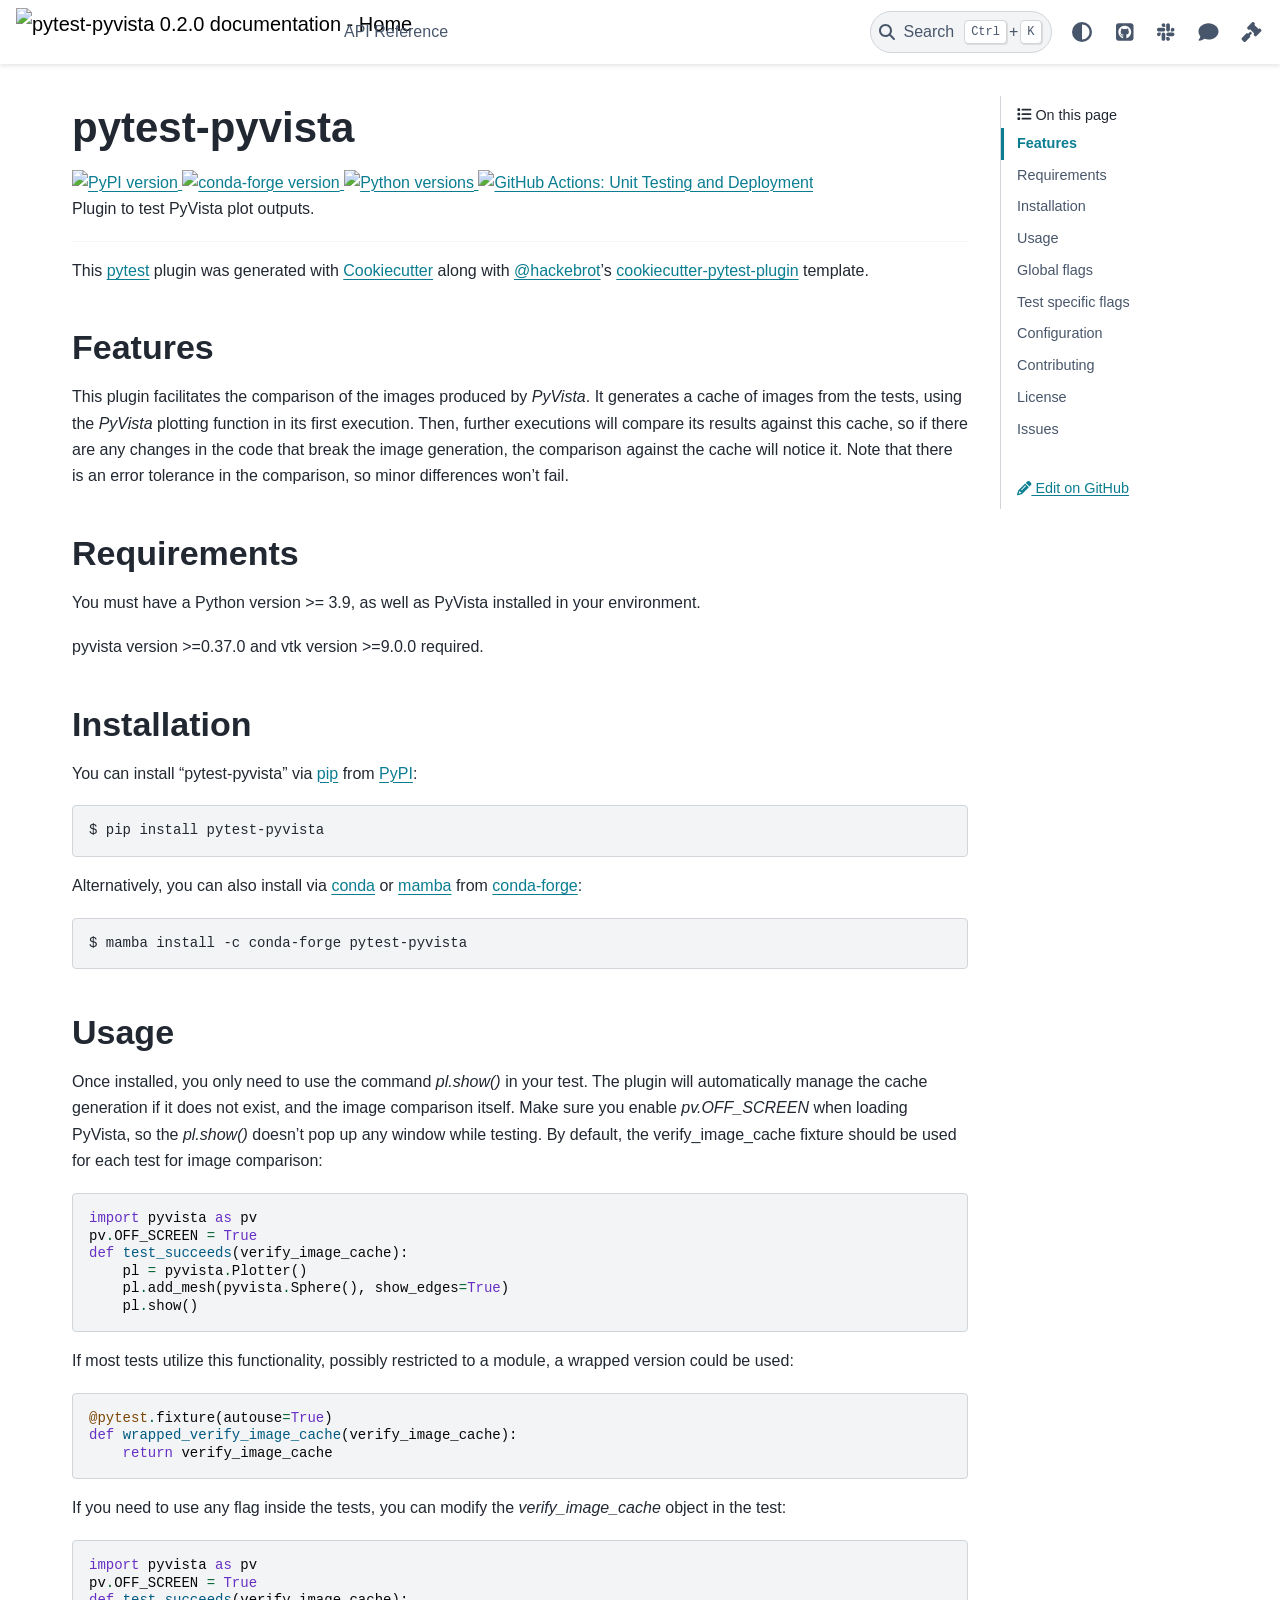
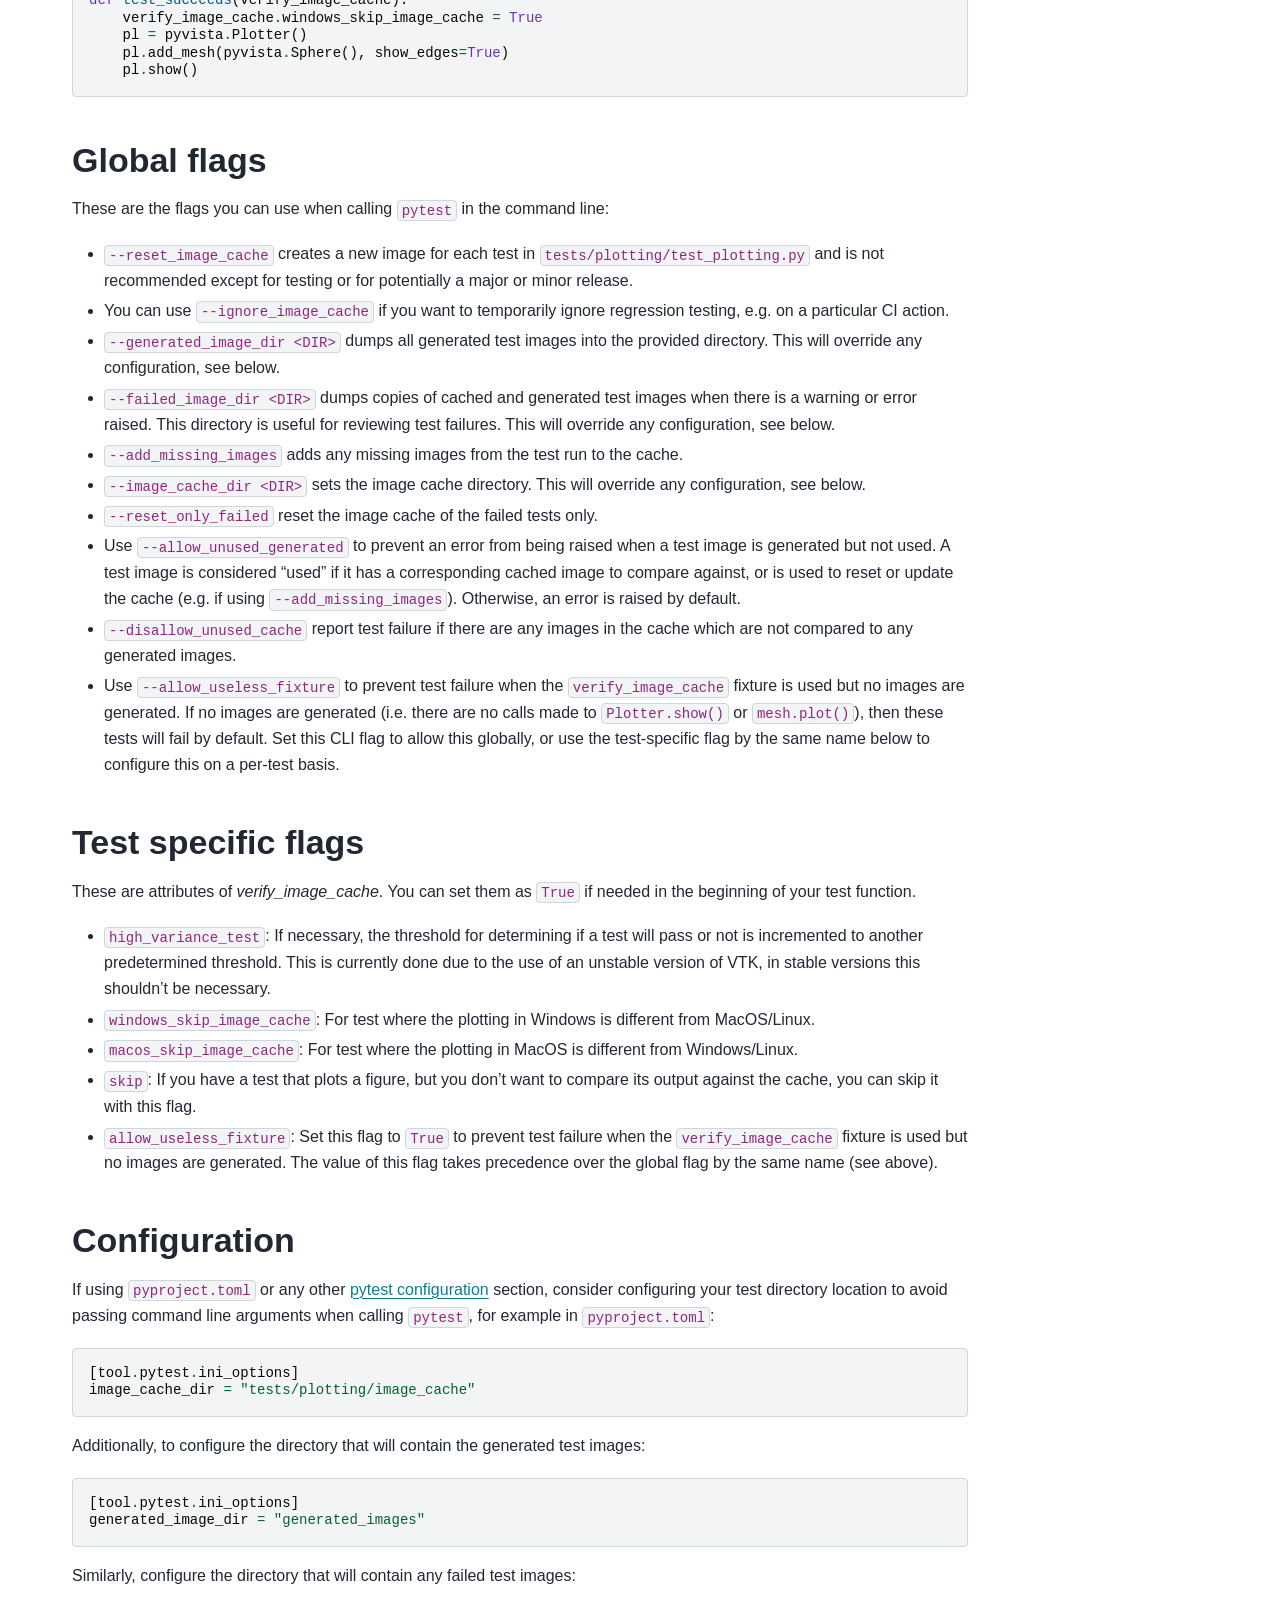
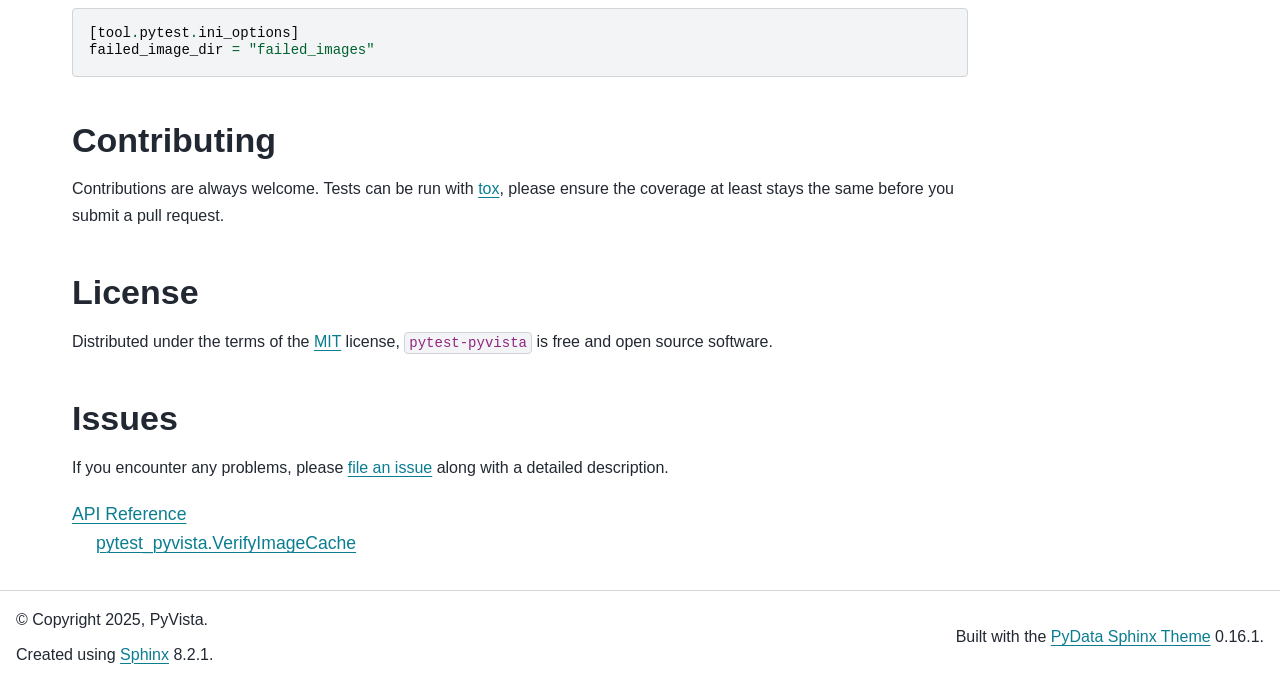
==== commit ad7f2f98: "deploy: 5cd40902dcaa0143394e9ff1335a20fe896e3732" ====
--- a/index.html
+++ b/index.html
@@ -2,41 +2,45 @@
 <!DOCTYPE html>
 
 
-<html lang="en" >
+<html lang="en" data-content_root="./" >
 
   <head>
     <meta charset="utf-8" />
     <meta name="viewport" content="width=device-width, initial-scale=1.0" /><meta name="viewport" content="width=device-width, initial-scale=1" />
 
-    <title>pytest-pyvista &#8212; pytest-pyvista 0.1.9 documentation</title>
+    <title>pytest-pyvista &#8212; pytest-pyvista 0.2.0 documentation</title>
   
   
   
   <script data-cfasync="false">
     document.documentElement.dataset.mode = localStorage.getItem("mode") || "";
-    document.documentElement.dataset.theme = localStorage.getItem("theme") || "light";
+    document.documentElement.dataset.theme = localStorage.getItem("theme") || "";
   </script>
+  <!--
+    this give us a css class that will be invisible only if js is disabled
+  -->
+  <noscript>
+    <style>
+      .pst-js-only { display: none !important; }
+
+    </style>
+  </noscript>
   
   <!-- Loaded before other Sphinx assets -->
-  <link href="_static/styles/theme.css?digest=e353d410970836974a52" rel="stylesheet" />
-<link href="_static/styles/bootstrap.css?digest=e353d410970836974a52" rel="stylesheet" />
-<link href="_static/styles/pydata-sphinx-theme.css?digest=e353d410970836974a52" rel="stylesheet" />
-
-  
-  <link href="_static/vendor/fontawesome/6.1.2/css/all.min.css?digest=e353d410970836974a52" rel="stylesheet" />
-  <link rel="preload" as="font" type="font/woff2" crossorigin href="_static/vendor/fontawesome/6.1.2/webfonts/fa-solid-900.woff2" />
-<link rel="preload" as="font" type="font/woff2" crossorigin href="_static/vendor/fontawesome/6.1.2/webfonts/fa-brands-400.woff2" />
-<link rel="preload" as="font" type="font/woff2" crossorigin href="_static/vendor/fontawesome/6.1.2/webfonts/fa-regular-400.woff2" />
-
-    <link rel="stylesheet" type="text/css" href="_static/pygments.css?v=fa44fd50" />
+  <link href="_static/styles/theme.css?digest=8878045cc6db502f8baf" rel="stylesheet" />
+<link href="_static/styles/pydata-sphinx-theme.css?digest=8878045cc6db502f8baf" rel="stylesheet" />
+
+    <link rel="stylesheet" type="text/css" href="_static/pygments.css?v=03e43079" />
     <link rel="stylesheet" type="text/css" href="_static/copybutton.css?v=76b2166b" />
   
+  <!-- So that users can add custom icons -->
+  <script src="_static/scripts/fontawesome.js?digest=8878045cc6db502f8baf"></script>
   <!-- Pre-loaded scripts that we'll load fully later -->
-  <link rel="preload" as="script" href="_static/scripts/bootstrap.js?digest=e353d410970836974a52" />
-<link rel="preload" as="script" href="_static/scripts/pydata-sphinx-theme.js?digest=e353d410970836974a52" />
-
-    <script src="_static/documentation_options.js?v=dba2a9e9"></script>
-    <script src="_static/doctools.js?v=888ff710"></script>
+  <link rel="preload" as="script" href="_static/scripts/bootstrap.js?digest=8878045cc6db502f8baf" />
+<link rel="preload" as="script" href="_static/scripts/pydata-sphinx-theme.js?digest=8878045cc6db502f8baf" />
+
+    <script src="_static/documentation_options.js?v=938c9ccc"></script>
+    <script src="_static/doctools.js?v=9bcbadda"></script>
     <script src="_static/sphinx_highlight.js?v=dc90522c"></script>
     <script src="_static/clipboard.min.js?v=a7894cd8"></script>
     <script src="_static/copybutton.js?v=f281be69"></script>
@@ -46,6 +50,7 @@
     <link rel="next" title="API Reference" href="api.html" />
   <meta name="viewport" content="width=device-width, initial-scale=1"/>
   <meta name="docsearch:language" content="en"/>
+  <meta name="docsearch:version" content="0.2.0" />
   </head>
   
   
@@ -53,23 +58,16 @@
 
   
   
-  <a class="skip-link" href="#main-content">Skip to main content</a>
-  
-  <input type="checkbox"
-          class="sidebar-toggle"
-          name="__primary"
-          id="__primary"/>
-  <label class="overlay overlay-primary" for="__primary"></label>
-  
-  <input type="checkbox"
-          class="sidebar-toggle"
-          name="__secondary"
-          id="__secondary"/>
-  <label class="overlay overlay-secondary" for="__secondary"></label>
-  
-  <div class="search-button__wrapper">
-    <div class="search-button__overlay"></div>
-    <div class="search-button__search-container">
+  <div id="pst-skip-link" class="skip-link d-print-none"><a href="#main-content">Skip to main content</a></div>
+  
+  <div id="pst-scroll-pixel-helper"></div>
+  
+  <button type="button" class="btn rounded-pill" id="pst-back-to-top">
+    <i class="fa-solid fa-arrow-up"></i>Back to top</button>
+
+  
+  <dialog id="pst-search-dialog">
+    
 <form class="bd-search d-flex align-items-center"
       action="search.html"
       method="get">
@@ -77,7 +75,6 @@
   <input type="search"
          class="form-control"
          name="q"
-         id="search-input"
          placeholder="Search the docs ..."
          aria-label="Search the docs ..."
          autocomplete="off"
@@ -85,58 +82,62 @@
          autocapitalize="off"
          spellcheck="false"/>
   <span class="search-button__kbd-shortcut"><kbd class="kbd-shortcut__modifier">Ctrl</kbd>+<kbd>K</kbd></span>
-</form></div>
+</form>
+  </dialog>
+
+  <div class="pst-async-banner-revealer d-none">
+  <aside id="bd-header-version-warning" class="d-none d-print-none" aria-label="Version warning"></aside>
+</div>
+
+  
+    <header class="bd-header navbar navbar-expand-lg bd-navbar d-print-none">
+<div class="bd-header__inner bd-page-width">
+  <button class="pst-navbar-icon sidebar-toggle primary-toggle" aria-label="Site navigation">
+    <span class="fa-solid fa-bars"></span>
+  </button>
+  
+  
+  <div class="col-lg-3 navbar-header-items__start">
+    
+      <div class="navbar-item">
+
+  
+    
+  
+
+<a class="navbar-brand logo" href="#">
+  
+  
+  
+  
+  
+    
+    
+      
+    
+    
+    <img src="https://docs.pyvista.org/_static/pyvista_logo_sm.png" class="logo__image only-light" alt="pytest-pyvista 0.2.0 documentation - Home"/>
+    <img src="https://docs.pyvista.org/_static/pyvista_logo_sm.png" class="logo__image only-dark pst-js-only" alt="pytest-pyvista 0.2.0 documentation - Home"/>
+  
+  
+</a></div>
+    
   </div>
   
-    <nav class="bd-header navbar navbar-expand-lg bd-navbar">
-<div class="bd-header__inner bd-page-width">
-  <label class="sidebar-toggle primary-toggle" for="__primary">
-    <span class="fa-solid fa-bars"></span>
-  </label>
-  
-  <div class="navbar-header-items__start">
-    
-      <div class="navbar-item">
-  
-
-<a class="navbar-brand logo" href="#">
-  
-  
-  
-  
-    
-    
-      
-    
-    
-    <img src="https://docs.pyvista.org/_static/pyvista_logo_sm.png" class="logo__image only-light" alt="Logo image"/>
-    <script>document.write(`<img src="https://docs.pyvista.org/_static/pyvista_logo_sm.png" class="logo__image only-dark" alt="Logo image"/>`);</script>
-  
-  
-</a></div>
-    
-  </div>
-  
-  
   <div class="col-lg-9 navbar-header-items">
     
     <div class="me-auto navbar-header-items__center">
       
-        <div class="navbar-item"><nav class="navbar-nav">
-  <p class="sidebar-header-items__title"
-     role="heading"
-     aria-level="1"
-     aria-label="Site Navigation">
-    Site Navigation
-  </p>
+        <div class="navbar-item">
+<nav>
   <ul class="bd-navbar-elements navbar-nav">
     
-                    <li class="nav-item">
-                      <a class="nav-link nav-internal" href="api.html">
-                        API Reference
-                      </a>
-                    </li>
-                
+<li class="nav-item ">
+  <a class="nav-link nav-internal" href="api.html">
+    API Reference
+  </a>
+</li>
+
   </ul>
 </nav></div>
       
@@ -147,28 +148,24 @@
       
         <div class="navbar-item navbar-persistent--container">
           
-<script>
-document.write(`
-  <button class="btn btn-sm navbar-btn search-button search-button__button" title="Search" aria-label="Search" data-bs-placement="bottom" data-bs-toggle="tooltip">
-    <i class="fa-solid fa-magnifying-glass"></i>
-  </button>
-`);
-</script>
+
+<button class="btn search-button-field search-button__button pst-js-only" title="Search" aria-label="Search" data-bs-placement="bottom" data-bs-toggle="tooltip">
+ <i class="fa-solid fa-magnifying-glass"></i>
+ <span class="search-button__default-text">Search</span>
+ <span class="search-button__kbd-shortcut"><kbd class="kbd-shortcut__modifier">Ctrl</kbd>+<kbd class="kbd-shortcut__modifier">K</kbd></span>
+</button>
         </div>
       
       
         <div class="navbar-item">
-<script>
-document.write(`
-  <button class="theme-switch-button btn btn-sm btn-outline-primary navbar-btn rounded-circle" title="light/dark" aria-label="light/dark" data-bs-placement="bottom" data-bs-toggle="tooltip">
-    <span class="theme-switch" data-mode="light"><i class="fa-solid fa-sun"></i></span>
-    <span class="theme-switch" data-mode="dark"><i class="fa-solid fa-moon"></i></span>
-    <span class="theme-switch" data-mode="auto"><i class="fa-solid fa-circle-half-stroke"></i></span>
-  </button>
-`);
-</script></div>
-      
-        <div class="navbar-item"><ul class="navbar-icon-links navbar-nav"
+
+<button class="btn btn-sm nav-link pst-navbar-icon theme-switch-button pst-js-only" aria-label="Color mode" data-bs-title="Color mode"  data-bs-placement="bottom" data-bs-toggle="tooltip">
+  <i class="theme-switch fa-solid fa-sun                fa-lg" data-mode="light" title="Light"></i>
+  <i class="theme-switch fa-solid fa-moon               fa-lg" data-mode="dark"  title="Dark"></i>
+  <i class="theme-switch fa-solid fa-circle-half-stroke fa-lg" data-mode="auto"  title="System Settings"></i>
+</button></div>
+      
+        <div class="navbar-item"><ul class="navbar-icon-links"
     aria-label="Icon Links">
         <li class="nav-item">
           
@@ -179,44 +176,44 @@
           
           
           
-          <a href="https://github.com/pyvista/pytest-pyvista" title="GitHub" class="nav-link" rel="noopener" target="_blank" data-bs-toggle="tooltip" data-bs-placement="bottom"><span><i class="fa-brands fa-square-github"></i></span>
-            <label class="sr-only">GitHub</label></a>
-        </li>
-        <li class="nav-item">
-          
-          
-          
-          
-          
-          
-          
-          
-          <a href="http://slack.pyvista.org" title="Slack Community" class="nav-link" rel="noopener" target="_blank" data-bs-toggle="tooltip" data-bs-placement="bottom"><span><i class="fab fa-slack"></i></span>
-            <label class="sr-only">Slack Community</label></a>
-        </li>
-        <li class="nav-item">
-          
-          
-          
-          
-          
-          
-          
-          
-          <a href="https://github.com/pyvista/pyvista/discussions" title="Support" class="nav-link" rel="noopener" target="_blank" data-bs-toggle="tooltip" data-bs-placement="bottom"><span><i class="fa fa-comment fa-fw"></i></span>
-            <label class="sr-only">Support</label></a>
-        </li>
-        <li class="nav-item">
-          
-          
-          
-          
-          
-          
-          
-          
-          <a href="https://github.com/pyvista/pyvista/blob/main/CONTRIBUTING.rst" title="Contributing" class="nav-link" rel="noopener" target="_blank" data-bs-toggle="tooltip" data-bs-placement="bottom"><span><i class="fa fa-gavel fa-fw"></i></span>
-            <label class="sr-only">Contributing</label></a>
+          <a href="https://github.com/pyvista/pytest-pyvista" title="GitHub" class="nav-link pst-navbar-icon" rel="noopener" target="_blank" data-bs-toggle="tooltip" data-bs-placement="bottom"><i class="fa-brands fa-square-github fa-lg" aria-hidden="true"></i>
+            <span class="sr-only">GitHub</span></a>
+        </li>
+        <li class="nav-item">
+          
+          
+          
+          
+          
+          
+          
+          
+          <a href="http://slack.pyvista.org" title="Slack Community" class="nav-link pst-navbar-icon" rel="noopener" target="_blank" data-bs-toggle="tooltip" data-bs-placement="bottom"><i class="fab fa-slack fa-lg" aria-hidden="true"></i>
+            <span class="sr-only">Slack Community</span></a>
+        </li>
+        <li class="nav-item">
+          
+          
+          
+          
+          
+          
+          
+          
+          <a href="https://github.com/pyvista/pyvista/discussions" title="Support" class="nav-link pst-navbar-icon" rel="noopener" target="_blank" data-bs-toggle="tooltip" data-bs-placement="bottom"><i class="fa fa-comment fa-fw fa-lg" aria-hidden="true"></i>
+            <span class="sr-only">Support</span></a>
+        </li>
+        <li class="nav-item">
+          
+          
+          
+          
+          
+          
+          
+          
+          <a href="https://github.com/pyvista/pyvista/blob/main/CONTRIBUTING.rst" title="Contributing" class="nav-link pst-navbar-icon" rel="noopener" target="_blank" data-bs-toggle="tooltip" data-bs-placement="bottom"><i class="fa fa-gavel fa-fw fa-lg" aria-hidden="true"></i>
+            <span class="sr-only">Contributing</span></a>
         </li>
 </ul></div>
       
@@ -226,29 +223,34 @@
   
   
     <div class="navbar-persistent--mobile">
-<script>
-document.write(`
-  <button class="btn btn-sm navbar-btn search-button search-button__button" title="Search" aria-label="Search" data-bs-placement="bottom" data-bs-toggle="tooltip">
-    <i class="fa-solid fa-magnifying-glass"></i>
-  </button>
-`);
-</script>
+
+<button class="btn search-button-field search-button__button pst-js-only" title="Search" aria-label="Search" data-bs-placement="bottom" data-bs-toggle="tooltip">
+ <i class="fa-solid fa-magnifying-glass"></i>
+ <span class="search-button__default-text">Search</span>
+ <span class="search-button__kbd-shortcut"><kbd class="kbd-shortcut__modifier">Ctrl</kbd>+<kbd class="kbd-shortcut__modifier">K</kbd></span>
+</button>
     </div>
   
 
   
-    <label class="sidebar-toggle secondary-toggle" for="__secondary">
+    <button class="pst-navbar-icon sidebar-toggle secondary-toggle" aria-label="On this page">
       <span class="fa-solid fa-outdent"></span>
-    </label>
-  
-</div>
-
-    </nav>
-  
+    </button>
+  
+</div>
+
+    </header>
+  
+
   <div class="bd-container">
     <div class="bd-container__inner bd-page-width">
       
-      <div class="bd-sidebar-primary bd-sidebar hide-on-wide">
+      
+      
+        
+      
+      <dialog id="pst-primary-sidebar-modal"></dialog>
+      <div id="pst-primary-sidebar" class="bd-sidebar-primary bd-sidebar hide-on-wide">
         
 
   
@@ -257,23 +259,21 @@
     
       <div class="sidebar-header-items__center">
         
-          <div class="navbar-item"><nav class="navbar-nav">
-  <p class="sidebar-header-items__title"
-     role="heading"
-     aria-level="1"
-     aria-label="Site Navigation">
-    Site Navigation
-  </p>
+          
+          
+            <div class="navbar-item">
+<nav>
   <ul class="bd-navbar-elements navbar-nav">
     
-                    <li class="nav-item">
-                      <a class="nav-link nav-internal" href="api.html">
-                        API Reference
-                      </a>
-                    </li>
-                
+<li class="nav-item ">
+  <a class="nav-link nav-internal" href="api.html">
+    API Reference
+  </a>
+</li>
+
   </ul>
 </nav></div>
+          
         
       </div>
     
@@ -282,17 +282,14 @@
       <div class="sidebar-header-items__end">
         
           <div class="navbar-item">
-<script>
-document.write(`
-  <button class="theme-switch-button btn btn-sm btn-outline-primary navbar-btn rounded-circle" title="light/dark" aria-label="light/dark" data-bs-placement="bottom" data-bs-toggle="tooltip">
-    <span class="theme-switch" data-mode="light"><i class="fa-solid fa-sun"></i></span>
-    <span class="theme-switch" data-mode="dark"><i class="fa-solid fa-moon"></i></span>
-    <span class="theme-switch" data-mode="auto"><i class="fa-solid fa-circle-half-stroke"></i></span>
-  </button>
-`);
-</script></div>
-        
-          <div class="navbar-item"><ul class="navbar-icon-links navbar-nav"
+
+<button class="btn btn-sm nav-link pst-navbar-icon theme-switch-button pst-js-only" aria-label="Color mode" data-bs-title="Color mode"  data-bs-placement="bottom" data-bs-toggle="tooltip">
+  <i class="theme-switch fa-solid fa-sun                fa-lg" data-mode="light" title="Light"></i>
+  <i class="theme-switch fa-solid fa-moon               fa-lg" data-mode="dark"  title="Dark"></i>
+  <i class="theme-switch fa-solid fa-circle-half-stroke fa-lg" data-mode="auto"  title="System Settings"></i>
+</button></div>
+        
+          <div class="navbar-item"><ul class="navbar-icon-links"
     aria-label="Icon Links">
         <li class="nav-item">
           
@@ -303,44 +300,44 @@
           
           
           
-          <a href="https://github.com/pyvista/pytest-pyvista" title="GitHub" class="nav-link" rel="noopener" target="_blank" data-bs-toggle="tooltip" data-bs-placement="bottom"><span><i class="fa-brands fa-square-github"></i></span>
-            <label class="sr-only">GitHub</label></a>
-        </li>
-        <li class="nav-item">
-          
-          
-          
-          
-          
-          
-          
-          
-          <a href="http://slack.pyvista.org" title="Slack Community" class="nav-link" rel="noopener" target="_blank" data-bs-toggle="tooltip" data-bs-placement="bottom"><span><i class="fab fa-slack"></i></span>
-            <label class="sr-only">Slack Community</label></a>
-        </li>
-        <li class="nav-item">
-          
-          
-          
-          
-          
-          
-          
-          
-          <a href="https://github.com/pyvista/pyvista/discussions" title="Support" class="nav-link" rel="noopener" target="_blank" data-bs-toggle="tooltip" data-bs-placement="bottom"><span><i class="fa fa-comment fa-fw"></i></span>
-            <label class="sr-only">Support</label></a>
-        </li>
-        <li class="nav-item">
-          
-          
-          
-          
-          
-          
-          
-          
-          <a href="https://github.com/pyvista/pyvista/blob/main/CONTRIBUTING.rst" title="Contributing" class="nav-link" rel="noopener" target="_blank" data-bs-toggle="tooltip" data-bs-placement="bottom"><span><i class="fa fa-gavel fa-fw"></i></span>
-            <label class="sr-only">Contributing</label></a>
+          <a href="https://github.com/pyvista/pytest-pyvista" title="GitHub" class="nav-link pst-navbar-icon" rel="noopener" target="_blank" data-bs-toggle="tooltip" data-bs-placement="bottom"><i class="fa-brands fa-square-github fa-lg" aria-hidden="true"></i>
+            <span class="sr-only">GitHub</span></a>
+        </li>
+        <li class="nav-item">
+          
+          
+          
+          
+          
+          
+          
+          
+          <a href="http://slack.pyvista.org" title="Slack Community" class="nav-link pst-navbar-icon" rel="noopener" target="_blank" data-bs-toggle="tooltip" data-bs-placement="bottom"><i class="fab fa-slack fa-lg" aria-hidden="true"></i>
+            <span class="sr-only">Slack Community</span></a>
+        </li>
+        <li class="nav-item">
+          
+          
+          
+          
+          
+          
+          
+          
+          <a href="https://github.com/pyvista/pyvista/discussions" title="Support" class="nav-link pst-navbar-icon" rel="noopener" target="_blank" data-bs-toggle="tooltip" data-bs-placement="bottom"><i class="fa fa-comment fa-fw fa-lg" aria-hidden="true"></i>
+            <span class="sr-only">Support</span></a>
+        </li>
+        <li class="nav-item">
+          
+          
+          
+          
+          
+          
+          
+          
+          <a href="https://github.com/pyvista/pyvista/blob/main/CONTRIBUTING.rst" title="Contributing" class="nav-link pst-navbar-icon" rel="noopener" target="_blank" data-bs-toggle="tooltip" data-bs-placement="bottom"><i class="fa fa-gavel fa-fw fa-lg" aria-hidden="true"></i>
+            <span class="sr-only">Contributing</span></a>
         </li>
 </ul></div>
         
@@ -350,33 +347,42 @@
   
   
   <div class="sidebar-primary-items__end sidebar-primary__section">
+      <div class="sidebar-primary-item">
+<div id="ethical-ad-placement"
+      class="flat"
+      data-ea-publisher="readthedocs"
+      data-ea-type="readthedocs-sidebar"
+      data-ea-manual="true">
+</div></div>
   </div>
-  
-  <div id="rtd-footer-container"></div>
 
 
       </div>
       
-      <main id="main-content" class="bd-main">
+      <main id="main-content" class="bd-main" role="main">
         
         
           <div class="bd-content">
             <div class="bd-article-container">
               
-              <div class="bd-header-article"></div>
+              <div class="bd-header-article d-print-none"></div>
               
               
               
                 
 <div id="searchbox"></div>
-                <article class="bd-article" role="main">
+                <article class="bd-article">
                   
   <section id="pytest-pyvista">
 <h1>pytest-pyvista<a class="headerlink" href="#pytest-pyvista" title="Link to this heading">#</a></h1>
-<a class="reference external image-reference" href="https://pypi.org/project/pytest-pyvista"><img alt="PyPI version" src="https://img.shields.io/pypi/v/pytest-pyvista.svg?color=orange&amp;label=pypi&amp;logo=python&amp;logoColor=white" /></a>
-<a class="reference external image-reference" href="https://anaconda.org/conda-forge/pytest-pyvista"><img alt="conda-forge version" src="https://img.shields.io/conda/vn/conda-forge/pytest-pyvista?color=orange&amp;label=conda-forge&amp;logo=conda-forge&amp;logoColor=white" /></a>
-<a class="reference external image-reference" href="https://pypi.org/project/pytest-pyvista"><img alt="Python versions" src="https://img.shields.io/pypi/pyversions/pytest-pyvista.svg?color=orange&amp;logo=python&amp;label=python&amp;logoColor=white" /></a>
-<a class="reference external image-reference" href="https://github.com/pyvista/pytest-pyvista/actions/workflows/ci_cd.yml"><img alt="GitHub Actions: Unit Testing and Deployment" src="https://github.com/pyvista/pytest-pyvista/actions/workflows/ci_cd.yml/badge.svg" /></a>
+<a class="reference external image-reference" href="https://pypi.org/project/pytest-pyvista"><img alt="PyPI version" src="https://img.shields.io/pypi/v/pytest-pyvista.svg?color=orange&amp;label=pypi&amp;logo=python&amp;logoColor=white" />
+</a>
+<a class="reference external image-reference" href="https://anaconda.org/conda-forge/pytest-pyvista"><img alt="conda-forge version" src="https://img.shields.io/conda/vn/conda-forge/pytest-pyvista?color=orange&amp;label=conda-forge&amp;logo=conda-forge&amp;logoColor=white" />
+</a>
+<a class="reference external image-reference" href="https://pypi.org/project/pytest-pyvista"><img alt="Python versions" src="https://img.shields.io/pypi/pyversions/pytest-pyvista.svg?color=orange&amp;logo=python&amp;label=python&amp;logoColor=white" />
+</a>
+<a class="reference external image-reference" href="https://github.com/pyvista/pytest-pyvista/actions/workflows/ci_cd.yml"><img alt="GitHub Actions: Unit Testing and Deployment" src="https://github.com/pyvista/pytest-pyvista/actions/workflows/ci_cd.yml/badge.svg" />
+</a>
 <p>Plugin to test PyVista plot outputs.</p>
 <hr class="docutils" />
 <p>This <a class="reference external" href="https://github.com/pytest-dev/pytest">pytest</a> plugin was generated with <a class="reference external" href="https://github.com/audreyr/cookiecutter">Cookiecutter</a> along with
@@ -393,7 +399,7 @@
 </section>
 <section id="requirements">
 <h2>Requirements<a class="headerlink" href="#requirements" title="Link to this heading">#</a></h2>
-<p>You must have a Python version &gt;= 3.8, as well as PyVista installed
+<p>You must have a Python version &gt;= 3.9, as well as PyVista installed
 in your environment.</p>
 <p>pyvista version &gt;=0.37.0 and vtk version &gt;=9.0.0 required.</p>
 </section>
@@ -415,9 +421,9 @@
 the image comparison itself. Make sure you enable <cite>pv.OFF_SCREEN</cite> when loading
 PyVista, so the <cite>pl.show()</cite> doesn’t pop up any window while testing.  By default,
 the verify_image_cache fixture should be used for each test for image comparison:</p>
-<div class="highlight-default notranslate"><div class="highlight"><pre><span></span><span class="kn">import</span> <span class="nn">pyvista</span> <span class="k">as</span> <span class="nn">pv</span>
+<div class="highlight-default notranslate"><div class="highlight"><pre><span></span><span class="kn">import</span><span class="w"> </span><span class="nn">pyvista</span><span class="w"> </span><span class="k">as</span><span class="w"> </span><span class="nn">pv</span>
 <span class="n">pv</span><span class="o">.</span><span class="n">OFF_SCREEN</span> <span class="o">=</span> <span class="kc">True</span>
-<span class="k">def</span> <span class="nf">test_succeeds</span><span class="p">(</span><span class="n">verify_image_cache</span><span class="p">):</span>
+<span class="k">def</span><span class="w"> </span><span class="nf">test_succeeds</span><span class="p">(</span><span class="n">verify_image_cache</span><span class="p">):</span>
     <span class="n">pl</span> <span class="o">=</span> <span class="n">pyvista</span><span class="o">.</span><span class="n">Plotter</span><span class="p">()</span>
     <span class="n">pl</span><span class="o">.</span><span class="n">add_mesh</span><span class="p">(</span><span class="n">pyvista</span><span class="o">.</span><span class="n">Sphere</span><span class="p">(),</span> <span class="n">show_edges</span><span class="o">=</span><span class="kc">True</span><span class="p">)</span>
     <span class="n">pl</span><span class="o">.</span><span class="n">show</span><span class="p">()</span>
@@ -426,15 +432,15 @@
 <p>If most tests utilize this functionality, possibly restricted to a module,
 a wrapped version could be used:</p>
 <div class="highlight-default notranslate"><div class="highlight"><pre><span></span><span class="nd">@pytest</span><span class="o">.</span><span class="n">fixture</span><span class="p">(</span><span class="n">autouse</span><span class="o">=</span><span class="kc">True</span><span class="p">)</span>
-<span class="k">def</span> <span class="nf">wrapped_verify_image_cache</span><span class="p">(</span><span class="n">verify_image_cache</span><span class="p">):</span>
+<span class="k">def</span><span class="w"> </span><span class="nf">wrapped_verify_image_cache</span><span class="p">(</span><span class="n">verify_image_cache</span><span class="p">):</span>
     <span class="k">return</span> <span class="n">verify_image_cache</span>
 </pre></div>
 </div>
 <p>If you need to use any flag inside the tests, you can modify the
 <cite>verify_image_cache</cite> object in the test:</p>
-<div class="highlight-default notranslate"><div class="highlight"><pre><span></span><span class="kn">import</span> <span class="nn">pyvista</span> <span class="k">as</span> <span class="nn">pv</span>
+<div class="highlight-default notranslate"><div class="highlight"><pre><span></span><span class="kn">import</span><span class="w"> </span><span class="nn">pyvista</span><span class="w"> </span><span class="k">as</span><span class="w"> </span><span class="nn">pv</span>
 <span class="n">pv</span><span class="o">.</span><span class="n">OFF_SCREEN</span> <span class="o">=</span> <span class="kc">True</span>
-<span class="k">def</span> <span class="nf">test_succeeds</span><span class="p">(</span><span class="n">verify_image_cache</span><span class="p">):</span>
+<span class="k">def</span><span class="w"> </span><span class="nf">test_succeeds</span><span class="p">(</span><span class="n">verify_image_cache</span><span class="p">):</span>
     <span class="n">verify_image_cache</span><span class="o">.</span><span class="n">windows_skip_image_cache</span> <span class="o">=</span> <span class="kc">True</span>
     <span class="n">pl</span> <span class="o">=</span> <span class="n">pyvista</span><span class="o">.</span><span class="n">Plotter</span><span class="p">()</span>
     <span class="n">pl</span><span class="o">.</span><span class="n">add_mesh</span><span class="p">(</span><span class="n">pyvista</span><span class="o">.</span><span class="n">Sphere</span><span class="p">(),</span> <span class="n">show_edges</span><span class="o">=</span><span class="kc">True</span><span class="p">)</span>
@@ -451,13 +457,27 @@
 testing or for potentially a major or minor release.</p></li>
 <li><p>You can use <code class="docutils literal notranslate"><span class="pre">--ignore_image_cache</span></code> if you want to
 temporarily ignore regression testing, e.g. on a particular CI action.</p></li>
-<li><p>When using <code class="docutils literal notranslate"><span class="pre">--fail_extra_image_cache</span></code> if there is an extra image in the
-cache, it will report as an error.</p></li>
-<li><p><code class="docutils literal notranslate"><span class="pre">--generated_image_dir</span> <span class="pre">&lt;DIR&gt;</span></code> dumps all generated test images into &lt;DIR&gt;.</p></li>
+<li><p><code class="docutils literal notranslate"><span class="pre">--generated_image_dir</span> <span class="pre">&lt;DIR&gt;</span></code> dumps all generated test images into the provided
+directory.  This will override any configuration, see below.</p></li>
+<li><p><code class="docutils literal notranslate"><span class="pre">--failed_image_dir</span> <span class="pre">&lt;DIR&gt;</span></code> dumps copies of cached and generated test images when
+there is a warning or error raised. This directory is useful for reviewing test
+failures. This will override any configuration, see below.</p></li>
 <li><p><code class="docutils literal notranslate"><span class="pre">--add_missing_images</span></code> adds any missing images from the test run to the cache.</p></li>
-<li><p><code class="docutils literal notranslate"><span class="pre">--image_cache_dir</span> <span class="pre">&lt;DIR&gt;</span></code> sets the image cache dir.  This will override any
+<li><p><code class="docutils literal notranslate"><span class="pre">--image_cache_dir</span> <span class="pre">&lt;DIR&gt;</span></code> sets the image cache directory.  This will override any
 configuration, see below.</p></li>
 <li><p><code class="docutils literal notranslate"><span class="pre">--reset_only_failed</span></code> reset the image cache of the failed tests only.</p></li>
+<li><p>Use <code class="docutils literal notranslate"><span class="pre">--allow_unused_generated</span></code> to prevent an error from being raised when a
+test image is generated but not used. A test image is considered “used” if it has a
+corresponding cached image to compare against, or is used to reset or update the
+cache (e.g. if using <code class="docutils literal notranslate"><span class="pre">--add_missing_images</span></code>). Otherwise, an error is raised by
+default.</p></li>
+<li><p><code class="docutils literal notranslate"><span class="pre">--disallow_unused_cache</span></code> report test failure if there are any images in the cache
+which are not compared to any generated images.</p></li>
+<li><p>Use <code class="docutils literal notranslate"><span class="pre">--allow_useless_fixture</span></code> to prevent test failure when the <code class="docutils literal notranslate"><span class="pre">verify_image_cache</span></code>
+fixture is used but no images are generated. If no images are generated (i.e. there are
+no calls made to <code class="docutils literal notranslate"><span class="pre">Plotter.show()</span></code> or <code class="docutils literal notranslate"><span class="pre">mesh.plot()</span></code>), then these tests will fail
+by default. Set this CLI flag to allow this globally, or use the test-specific flag
+by the same name below to configure this on a per-test basis.</p></li>
 </ul>
 </section>
 <section id="test-specific-flags">
@@ -475,6 +495,9 @@
 from Windows/Linux.</p></li>
 <li><p><code class="docutils literal notranslate"><span class="pre">skip</span></code>: If you have a test that plots a figure, but you don’t want to compare
 its output against the cache, you can skip it with this flag.</p></li>
+<li><p><code class="docutils literal notranslate"><span class="pre">allow_useless_fixture</span></code>: Set this flag to <code class="docutils literal notranslate"><span class="pre">True</span></code> to prevent test failure when the
+<code class="docutils literal notranslate"><span class="pre">verify_image_cache</span></code> fixture is used but no images are generated. The value of this
+flag takes precedence over the global flag by the same name (see above).</p></li>
 </ul>
 </section>
 <section id="configuration">
@@ -483,9 +506,19 @@
 <a class="reference external" href="https://docs.pytest.org/en/latest/reference/customize.html">pytest configuration</a>
 section, consider configuring your test directory location to
 avoid passing command line arguments when calling <code class="docutils literal notranslate"><span class="pre">pytest</span></code>, for example in
-<code class="docutils literal notranslate"><span class="pre">pyproject.toml</span></code></p>
+<code class="docutils literal notranslate"><span class="pre">pyproject.toml</span></code>:</p>
 <div class="highlight-default notranslate"><div class="highlight"><pre><span></span><span class="p">[</span><span class="n">tool</span><span class="o">.</span><span class="n">pytest</span><span class="o">.</span><span class="n">ini_options</span><span class="p">]</span>
 <span class="n">image_cache_dir</span> <span class="o">=</span> <span class="s2">&quot;tests/plotting/image_cache&quot;</span>
+</pre></div>
+</div>
+<p>Additionally, to configure the directory that will contain the generated test images:</p>
+<div class="highlight-default notranslate"><div class="highlight"><pre><span></span><span class="p">[</span><span class="n">tool</span><span class="o">.</span><span class="n">pytest</span><span class="o">.</span><span class="n">ini_options</span><span class="p">]</span>
+<span class="n">generated_image_dir</span> <span class="o">=</span> <span class="s2">&quot;generated_images&quot;</span>
+</pre></div>
+</div>
+<p>Similarly, configure the directory that will contain any failed test images:</p>
+<div class="highlight-default notranslate"><div class="highlight"><pre><span></span><span class="p">[</span><span class="n">tool</span><span class="o">.</span><span class="n">pytest</span><span class="o">.</span><span class="n">ini_options</span><span class="p">]</span>
+<span class="n">failed_image_dir</span> <span class="o">=</span> <span class="s2">&quot;failed_images&quot;</span>
 </pre></div>
 </div>
 </section>
@@ -519,17 +552,23 @@
               
               
               
+              
+              
             </div>
             
             
               
-                <div class="bd-sidebar-secondary bd-toc"><div class="sidebar-secondary-items sidebar-secondary__inner">
+                <dialog id="pst-secondary-sidebar-modal"></dialog>
+                <div id="pst-secondary-sidebar" class="bd-sidebar-secondary bd-toc"><div class="sidebar-secondary-items sidebar-secondary__inner">
+
 
   <div class="sidebar-secondary-item">
-  <div class="page-toc tocsection onthispage">
+<div
+    id="pst-page-navigation-heading-2"
+    class="page-toc tocsection onthispage">
     <i class="fa-solid fa-list"></i> On this page
   </div>
-  <nav class="bd-toc-nav page-toc">
+  <nav class="bd-toc-nav page-toc" aria-labelledby="pst-page-navigation-heading-2">
     <ul class="visible nav section-nav flex-column">
 <li class="toc-h2 nav-item toc-entry"><a class="reference internal nav-link" href="#features">Features</a></li>
 <li class="toc-h2 nav-item toc-entry"><a class="reference internal nav-link" href="#requirements">Requirements</a></li>
@@ -545,6 +584,7 @@
   </nav></div>
 
   <div class="sidebar-secondary-item">
+
   
   <div class="tocsection editthispage">
     <a href="https://github.com/pyvista/pytest-pyvista/edit/main/doc/index.rst">
@@ -572,8 +612,8 @@
   </div>
   
   <!-- Scripts loaded after <body> so the DOM is not blocked -->
-  <script src="_static/scripts/bootstrap.js?digest=e353d410970836974a52"></script>
-<script src="_static/scripts/pydata-sphinx-theme.js?digest=e353d410970836974a52"></script>
+  <script defer src="_static/scripts/bootstrap.js?digest=8878045cc6db502f8baf"></script>
+<script defer src="_static/scripts/pydata-sphinx-theme.js?digest=8878045cc6db502f8baf"></script>
 
   <footer class="bd-footer">
 <div class="bd-footer__inner bd-page-width">
@@ -581,17 +621,19 @@
     <div class="footer-items__start">
       
         <div class="footer-item">
+
   <p class="copyright">
     
-      © Copyright 2023, PyVista.
+      © Copyright 2025, PyVista.
       <br/>
     
   </p>
 </div>
       
         <div class="footer-item">
+
   <p class="sphinx-version">
-    Created using <a href="https://www.sphinx-doc.org/">Sphinx</a> 7.2.6.
+    Created using <a href="https://www.sphinx-doc.org/">Sphinx</a> 8.2.1.
     <br/>
   </p>
 </div>
@@ -599,10 +641,13 @@
     </div>
   
   
+  
     <div class="footer-items__end">
       
-        <div class="footer-item"><p class="theme-version">
-  Built with the <a href="https://pydata-sphinx-theme.readthedocs.io/en/stable/index.html">PyData Sphinx Theme</a> 0.13.3.
+        <div class="footer-item">
+<p class="theme-version">
+  <!-- # L10n: Setting the PST URL as an argument as this does not need to be localized -->
+  Built with the <a href="https://pydata-sphinx-theme.readthedocs.io/en/stable/index.html">PyData Sphinx Theme</a> 0.16.1.
 </p></div>
       
     </div>
--- a/_static/pygments.css
+++ b/_static/pygments.css
@@ -3,150 +3,150 @@
 html[data-theme="light"] .highlight span.linenos { color: inherit; background-color: transparent; padding-left: 5px; padding-right: 5px; }
 html[data-theme="light"] .highlight td.linenos .special { color: #000000; background-color: #ffffc0; padding-left: 5px; padding-right: 5px; }
 html[data-theme="light"] .highlight span.linenos.special { color: #000000; background-color: #ffffc0; padding-left: 5px; padding-right: 5px; }
-html[data-theme="light"] .highlight .hll { background-color: #7971292e }
-html[data-theme="light"] .highlight { background: #fefefe; color: #545454 }
-html[data-theme="light"] .highlight .c { color: #797129 } /* Comment */
-html[data-theme="light"] .highlight .err { color: #d91e18 } /* Error */
-html[data-theme="light"] .highlight .k { color: #7928a1 } /* Keyword */
-html[data-theme="light"] .highlight .l { color: #797129 } /* Literal */
-html[data-theme="light"] .highlight .n { color: #545454 } /* Name */
-html[data-theme="light"] .highlight .o { color: #008000 } /* Operator */
-html[data-theme="light"] .highlight .p { color: #545454 } /* Punctuation */
-html[data-theme="light"] .highlight .ch { color: #797129 } /* Comment.Hashbang */
-html[data-theme="light"] .highlight .cm { color: #797129 } /* Comment.Multiline */
-html[data-theme="light"] .highlight .cp { color: #797129 } /* Comment.Preproc */
-html[data-theme="light"] .highlight .cpf { color: #797129 } /* Comment.PreprocFile */
-html[data-theme="light"] .highlight .c1 { color: #797129 } /* Comment.Single */
-html[data-theme="light"] .highlight .cs { color: #797129 } /* Comment.Special */
-html[data-theme="light"] .highlight .gd { color: #007faa } /* Generic.Deleted */
+html[data-theme="light"] .highlight .hll { background-color: #fae4c2 }
+html[data-theme="light"] .highlight { background: #fefefe; color: #080808 }
+html[data-theme="light"] .highlight .c { color: #515151 } /* Comment */
+html[data-theme="light"] .highlight .err { color: #A12236 } /* Error */
+html[data-theme="light"] .highlight .k { color: #6730C5 } /* Keyword */
+html[data-theme="light"] .highlight .l { color: #7F4707 } /* Literal */
+html[data-theme="light"] .highlight .n { color: #080808 } /* Name */
+html[data-theme="light"] .highlight .o { color: #00622F } /* Operator */
+html[data-theme="light"] .highlight .p { color: #080808 } /* Punctuation */
+html[data-theme="light"] .highlight .ch { color: #515151 } /* Comment.Hashbang */
+html[data-theme="light"] .highlight .cm { color: #515151 } /* Comment.Multiline */
+html[data-theme="light"] .highlight .cp { color: #515151 } /* Comment.Preproc */
+html[data-theme="light"] .highlight .cpf { color: #515151 } /* Comment.PreprocFile */
+html[data-theme="light"] .highlight .c1 { color: #515151 } /* Comment.Single */
+html[data-theme="light"] .highlight .cs { color: #515151 } /* Comment.Special */
+html[data-theme="light"] .highlight .gd { color: #005B82 } /* Generic.Deleted */
 html[data-theme="light"] .highlight .ge { font-style: italic } /* Generic.Emph */
-html[data-theme="light"] .highlight .gh { color: #007faa } /* Generic.Heading */
+html[data-theme="light"] .highlight .gh { color: #005B82 } /* Generic.Heading */
 html[data-theme="light"] .highlight .gs { font-weight: bold } /* Generic.Strong */
-html[data-theme="light"] .highlight .gu { color: #007faa } /* Generic.Subheading */
-html[data-theme="light"] .highlight .kc { color: #7928a1 } /* Keyword.Constant */
-html[data-theme="light"] .highlight .kd { color: #7928a1 } /* Keyword.Declaration */
-html[data-theme="light"] .highlight .kn { color: #7928a1 } /* Keyword.Namespace */
-html[data-theme="light"] .highlight .kp { color: #7928a1 } /* Keyword.Pseudo */
-html[data-theme="light"] .highlight .kr { color: #7928a1 } /* Keyword.Reserved */
-html[data-theme="light"] .highlight .kt { color: #797129 } /* Keyword.Type */
-html[data-theme="light"] .highlight .ld { color: #797129 } /* Literal.Date */
-html[data-theme="light"] .highlight .m { color: #797129 } /* Literal.Number */
-html[data-theme="light"] .highlight .s { color: #008000 } /* Literal.String */
-html[data-theme="light"] .highlight .na { color: #797129 } /* Name.Attribute */
-html[data-theme="light"] .highlight .nb { color: #797129 } /* Name.Builtin */
-html[data-theme="light"] .highlight .nc { color: #007faa } /* Name.Class */
-html[data-theme="light"] .highlight .no { color: #007faa } /* Name.Constant */
-html[data-theme="light"] .highlight .nd { color: #797129 } /* Name.Decorator */
-html[data-theme="light"] .highlight .ni { color: #008000 } /* Name.Entity */
-html[data-theme="light"] .highlight .ne { color: #7928a1 } /* Name.Exception */
-html[data-theme="light"] .highlight .nf { color: #007faa } /* Name.Function */
-html[data-theme="light"] .highlight .nl { color: #797129 } /* Name.Label */
-html[data-theme="light"] .highlight .nn { color: #545454 } /* Name.Namespace */
-html[data-theme="light"] .highlight .nx { color: #545454 } /* Name.Other */
-html[data-theme="light"] .highlight .py { color: #007faa } /* Name.Property */
-html[data-theme="light"] .highlight .nt { color: #007faa } /* Name.Tag */
-html[data-theme="light"] .highlight .nv { color: #d91e18 } /* Name.Variable */
-html[data-theme="light"] .highlight .ow { color: #7928a1 } /* Operator.Word */
-html[data-theme="light"] .highlight .pm { color: #545454 } /* Punctuation.Marker */
-html[data-theme="light"] .highlight .w { color: #545454 } /* Text.Whitespace */
-html[data-theme="light"] .highlight .mb { color: #797129 } /* Literal.Number.Bin */
-html[data-theme="light"] .highlight .mf { color: #797129 } /* Literal.Number.Float */
-html[data-theme="light"] .highlight .mh { color: #797129 } /* Literal.Number.Hex */
-html[data-theme="light"] .highlight .mi { color: #797129 } /* Literal.Number.Integer */
-html[data-theme="light"] .highlight .mo { color: #797129 } /* Literal.Number.Oct */
-html[data-theme="light"] .highlight .sa { color: #008000 } /* Literal.String.Affix */
-html[data-theme="light"] .highlight .sb { color: #008000 } /* Literal.String.Backtick */
-html[data-theme="light"] .highlight .sc { color: #008000 } /* Literal.String.Char */
-html[data-theme="light"] .highlight .dl { color: #008000 } /* Literal.String.Delimiter */
-html[data-theme="light"] .highlight .sd { color: #008000 } /* Literal.String.Doc */
-html[data-theme="light"] .highlight .s2 { color: #008000 } /* Literal.String.Double */
-html[data-theme="light"] .highlight .se { color: #008000 } /* Literal.String.Escape */
-html[data-theme="light"] .highlight .sh { color: #008000 } /* Literal.String.Heredoc */
-html[data-theme="light"] .highlight .si { color: #008000 } /* Literal.String.Interpol */
-html[data-theme="light"] .highlight .sx { color: #008000 } /* Literal.String.Other */
-html[data-theme="light"] .highlight .sr { color: #d91e18 } /* Literal.String.Regex */
-html[data-theme="light"] .highlight .s1 { color: #008000 } /* Literal.String.Single */
-html[data-theme="light"] .highlight .ss { color: #007faa } /* Literal.String.Symbol */
-html[data-theme="light"] .highlight .bp { color: #797129 } /* Name.Builtin.Pseudo */
-html[data-theme="light"] .highlight .fm { color: #007faa } /* Name.Function.Magic */
-html[data-theme="light"] .highlight .vc { color: #d91e18 } /* Name.Variable.Class */
-html[data-theme="light"] .highlight .vg { color: #d91e18 } /* Name.Variable.Global */
-html[data-theme="light"] .highlight .vi { color: #d91e18 } /* Name.Variable.Instance */
-html[data-theme="light"] .highlight .vm { color: #797129 } /* Name.Variable.Magic */
-html[data-theme="light"] .highlight .il { color: #797129 } /* Literal.Number.Integer.Long */
+html[data-theme="light"] .highlight .gu { color: #005B82 } /* Generic.Subheading */
+html[data-theme="light"] .highlight .kc { color: #6730C5 } /* Keyword.Constant */
+html[data-theme="light"] .highlight .kd { color: #6730C5 } /* Keyword.Declaration */
+html[data-theme="light"] .highlight .kn { color: #6730C5 } /* Keyword.Namespace */
+html[data-theme="light"] .highlight .kp { color: #6730C5 } /* Keyword.Pseudo */
+html[data-theme="light"] .highlight .kr { color: #6730C5 } /* Keyword.Reserved */
+html[data-theme="light"] .highlight .kt { color: #7F4707 } /* Keyword.Type */
+html[data-theme="light"] .highlight .ld { color: #7F4707 } /* Literal.Date */
+html[data-theme="light"] .highlight .m { color: #7F4707 } /* Literal.Number */
+html[data-theme="light"] .highlight .s { color: #00622F } /* Literal.String */
+html[data-theme="light"] .highlight .na { color: #912583 } /* Name.Attribute */
+html[data-theme="light"] .highlight .nb { color: #7F4707 } /* Name.Builtin */
+html[data-theme="light"] .highlight .nc { color: #005B82 } /* Name.Class */
+html[data-theme="light"] .highlight .no { color: #005B82 } /* Name.Constant */
+html[data-theme="light"] .highlight .nd { color: #7F4707 } /* Name.Decorator */
+html[data-theme="light"] .highlight .ni { color: #00622F } /* Name.Entity */
+html[data-theme="light"] .highlight .ne { color: #6730C5 } /* Name.Exception */
+html[data-theme="light"] .highlight .nf { color: #005B82 } /* Name.Function */
+html[data-theme="light"] .highlight .nl { color: #7F4707 } /* Name.Label */
+html[data-theme="light"] .highlight .nn { color: #080808 } /* Name.Namespace */
+html[data-theme="light"] .highlight .nx { color: #080808 } /* Name.Other */
+html[data-theme="light"] .highlight .py { color: #005B82 } /* Name.Property */
+html[data-theme="light"] .highlight .nt { color: #005B82 } /* Name.Tag */
+html[data-theme="light"] .highlight .nv { color: #A12236 } /* Name.Variable */
+html[data-theme="light"] .highlight .ow { color: #6730C5 } /* Operator.Word */
+html[data-theme="light"] .highlight .pm { color: #080808 } /* Punctuation.Marker */
+html[data-theme="light"] .highlight .w { color: #080808 } /* Text.Whitespace */
+html[data-theme="light"] .highlight .mb { color: #7F4707 } /* Literal.Number.Bin */
+html[data-theme="light"] .highlight .mf { color: #7F4707 } /* Literal.Number.Float */
+html[data-theme="light"] .highlight .mh { color: #7F4707 } /* Literal.Number.Hex */
+html[data-theme="light"] .highlight .mi { color: #7F4707 } /* Literal.Number.Integer */
+html[data-theme="light"] .highlight .mo { color: #7F4707 } /* Literal.Number.Oct */
+html[data-theme="light"] .highlight .sa { color: #00622F } /* Literal.String.Affix */
+html[data-theme="light"] .highlight .sb { color: #00622F } /* Literal.String.Backtick */
+html[data-theme="light"] .highlight .sc { color: #00622F } /* Literal.String.Char */
+html[data-theme="light"] .highlight .dl { color: #00622F } /* Literal.String.Delimiter */
+html[data-theme="light"] .highlight .sd { color: #00622F } /* Literal.String.Doc */
+html[data-theme="light"] .highlight .s2 { color: #00622F } /* Literal.String.Double */
+html[data-theme="light"] .highlight .se { color: #00622F } /* Literal.String.Escape */
+html[data-theme="light"] .highlight .sh { color: #00622F } /* Literal.String.Heredoc */
+html[data-theme="light"] .highlight .si { color: #00622F } /* Literal.String.Interpol */
+html[data-theme="light"] .highlight .sx { color: #00622F } /* Literal.String.Other */
+html[data-theme="light"] .highlight .sr { color: #A12236 } /* Literal.String.Regex */
+html[data-theme="light"] .highlight .s1 { color: #00622F } /* Literal.String.Single */
+html[data-theme="light"] .highlight .ss { color: #005B82 } /* Literal.String.Symbol */
+html[data-theme="light"] .highlight .bp { color: #7F4707 } /* Name.Builtin.Pseudo */
+html[data-theme="light"] .highlight .fm { color: #005B82 } /* Name.Function.Magic */
+html[data-theme="light"] .highlight .vc { color: #A12236 } /* Name.Variable.Class */
+html[data-theme="light"] .highlight .vg { color: #A12236 } /* Name.Variable.Global */
+html[data-theme="light"] .highlight .vi { color: #A12236 } /* Name.Variable.Instance */
+html[data-theme="light"] .highlight .vm { color: #7F4707 } /* Name.Variable.Magic */
+html[data-theme="light"] .highlight .il { color: #7F4707 } /* Literal.Number.Integer.Long */
 html[data-theme="dark"] .highlight pre { line-height: 125%; }
 html[data-theme="dark"] .highlight td.linenos .normal { color: inherit; background-color: transparent; padding-left: 5px; padding-right: 5px; }
 html[data-theme="dark"] .highlight span.linenos { color: inherit; background-color: transparent; padding-left: 5px; padding-right: 5px; }
 html[data-theme="dark"] .highlight td.linenos .special { color: #000000; background-color: #ffffc0; padding-left: 5px; padding-right: 5px; }
 html[data-theme="dark"] .highlight span.linenos.special { color: #000000; background-color: #ffffc0; padding-left: 5px; padding-right: 5px; }
 html[data-theme="dark"] .highlight .hll { background-color: #ffd9002e }
-html[data-theme="dark"] .highlight { background: #2b2b2b; color: #f8f8f2 }
-html[data-theme="dark"] .highlight .c { color: #ffd900 } /* Comment */
-html[data-theme="dark"] .highlight .err { color: #ffa07a } /* Error */
-html[data-theme="dark"] .highlight .k { color: #dcc6e0 } /* Keyword */
-html[data-theme="dark"] .highlight .l { color: #ffd900 } /* Literal */
-html[data-theme="dark"] .highlight .n { color: #f8f8f2 } /* Name */
-html[data-theme="dark"] .highlight .o { color: #abe338 } /* Operator */
-html[data-theme="dark"] .highlight .p { color: #f8f8f2 } /* Punctuation */
-html[data-theme="dark"] .highlight .ch { color: #ffd900 } /* Comment.Hashbang */
-html[data-theme="dark"] .highlight .cm { color: #ffd900 } /* Comment.Multiline */
-html[data-theme="dark"] .highlight .cp { color: #ffd900 } /* Comment.Preproc */
-html[data-theme="dark"] .highlight .cpf { color: #ffd900 } /* Comment.PreprocFile */
-html[data-theme="dark"] .highlight .c1 { color: #ffd900 } /* Comment.Single */
-html[data-theme="dark"] .highlight .cs { color: #ffd900 } /* Comment.Special */
-html[data-theme="dark"] .highlight .gd { color: #00e0e0 } /* Generic.Deleted */
+html[data-theme="dark"] .highlight { background: #2b2b2b; color: #F8F8F2 }
+html[data-theme="dark"] .highlight .c { color: #FFD900 } /* Comment */
+html[data-theme="dark"] .highlight .err { color: #FFA07A } /* Error */
+html[data-theme="dark"] .highlight .k { color: #DCC6E0 } /* Keyword */
+html[data-theme="dark"] .highlight .l { color: #FFD900 } /* Literal */
+html[data-theme="dark"] .highlight .n { color: #F8F8F2 } /* Name */
+html[data-theme="dark"] .highlight .o { color: #ABE338 } /* Operator */
+html[data-theme="dark"] .highlight .p { color: #F8F8F2 } /* Punctuation */
+html[data-theme="dark"] .highlight .ch { color: #FFD900 } /* Comment.Hashbang */
+html[data-theme="dark"] .highlight .cm { color: #FFD900 } /* Comment.Multiline */
+html[data-theme="dark"] .highlight .cp { color: #FFD900 } /* Comment.Preproc */
+html[data-theme="dark"] .highlight .cpf { color: #FFD900 } /* Comment.PreprocFile */
+html[data-theme="dark"] .highlight .c1 { color: #FFD900 } /* Comment.Single */
+html[data-theme="dark"] .highlight .cs { color: #FFD900 } /* Comment.Special */
+html[data-theme="dark"] .highlight .gd { color: #00E0E0 } /* Generic.Deleted */
 html[data-theme="dark"] .highlight .ge { font-style: italic } /* Generic.Emph */
-html[data-theme="dark"] .highlight .gh { color: #00e0e0 } /* Generic.Heading */
+html[data-theme="dark"] .highlight .gh { color: #00E0E0 } /* Generic.Heading */
 html[data-theme="dark"] .highlight .gs { font-weight: bold } /* Generic.Strong */
-html[data-theme="dark"] .highlight .gu { color: #00e0e0 } /* Generic.Subheading */
-html[data-theme="dark"] .highlight .kc { color: #dcc6e0 } /* Keyword.Constant */
-html[data-theme="dark"] .highlight .kd { color: #dcc6e0 } /* Keyword.Declaration */
-html[data-theme="dark"] .highlight .kn { color: #dcc6e0 } /* Keyword.Namespace */
-html[data-theme="dark"] .highlight .kp { color: #dcc6e0 } /* Keyword.Pseudo */
-html[data-theme="dark"] .highlight .kr { color: #dcc6e0 } /* Keyword.Reserved */
-html[data-theme="dark"] .highlight .kt { color: #ffd900 } /* Keyword.Type */
-html[data-theme="dark"] .highlight .ld { color: #ffd900 } /* Literal.Date */
-html[data-theme="dark"] .highlight .m { color: #ffd900 } /* Literal.Number */
-html[data-theme="dark"] .highlight .s { color: #abe338 } /* Literal.String */
-html[data-theme="dark"] .highlight .na { color: #ffd900 } /* Name.Attribute */
-html[data-theme="dark"] .highlight .nb { color: #ffd900 } /* Name.Builtin */
-html[data-theme="dark"] .highlight .nc { color: #00e0e0 } /* Name.Class */
-html[data-theme="dark"] .highlight .no { color: #00e0e0 } /* Name.Constant */
-html[data-theme="dark"] .highlight .nd { color: #ffd900 } /* Name.Decorator */
-html[data-theme="dark"] .highlight .ni { color: #abe338 } /* Name.Entity */
-html[data-theme="dark"] .highlight .ne { color: #dcc6e0 } /* Name.Exception */
-html[data-theme="dark"] .highlight .nf { color: #00e0e0 } /* Name.Function */
-html[data-theme="dark"] .highlight .nl { color: #ffd900 } /* Name.Label */
-html[data-theme="dark"] .highlight .nn { color: #f8f8f2 } /* Name.Namespace */
-html[data-theme="dark"] .highlight .nx { color: #f8f8f2 } /* Name.Other */
-html[data-theme="dark"] .highlight .py { color: #00e0e0 } /* Name.Property */
-html[data-theme="dark"] .highlight .nt { color: #00e0e0 } /* Name.Tag */
-html[data-theme="dark"] .highlight .nv { color: #ffa07a } /* Name.Variable */
-html[data-theme="dark"] .highlight .ow { color: #dcc6e0 } /* Operator.Word */
-html[data-theme="dark"] .highlight .pm { color: #f8f8f2 } /* Punctuation.Marker */
-html[data-theme="dark"] .highlight .w { color: #f8f8f2 } /* Text.Whitespace */
-html[data-theme="dark"] .highlight .mb { color: #ffd900 } /* Literal.Number.Bin */
-html[data-theme="dark"] .highlight .mf { color: #ffd900 } /* Literal.Number.Float */
-html[data-theme="dark"] .highlight .mh { color: #ffd900 } /* Literal.Number.Hex */
-html[data-theme="dark"] .highlight .mi { color: #ffd900 } /* Literal.Number.Integer */
-html[data-theme="dark"] .highlight .mo { color: #ffd900 } /* Literal.Number.Oct */
-html[data-theme="dark"] .highlight .sa { color: #abe338 } /* Literal.String.Affix */
-html[data-theme="dark"] .highlight .sb { color: #abe338 } /* Literal.String.Backtick */
-html[data-theme="dark"] .highlight .sc { color: #abe338 } /* Literal.String.Char */
-html[data-theme="dark"] .highlight .dl { color: #abe338 } /* Literal.String.Delimiter */
-html[data-theme="dark"] .highlight .sd { color: #abe338 } /* Literal.String.Doc */
-html[data-theme="dark"] .highlight .s2 { color: #abe338 } /* Literal.String.Double */
-html[data-theme="dark"] .highlight .se { color: #abe338 } /* Literal.String.Escape */
-html[data-theme="dark"] .highlight .sh { color: #abe338 } /* Literal.String.Heredoc */
-html[data-theme="dark"] .highlight .si { color: #abe338 } /* Literal.String.Interpol */
-html[data-theme="dark"] .highlight .sx { color: #abe338 } /* Literal.String.Other */
-html[data-theme="dark"] .highlight .sr { color: #ffa07a } /* Literal.String.Regex */
-html[data-theme="dark"] .highlight .s1 { color: #abe338 } /* Literal.String.Single */
-html[data-theme="dark"] .highlight .ss { color: #00e0e0 } /* Literal.String.Symbol */
-html[data-theme="dark"] .highlight .bp { color: #ffd900 } /* Name.Builtin.Pseudo */
-html[data-theme="dark"] .highlight .fm { color: #00e0e0 } /* Name.Function.Magic */
-html[data-theme="dark"] .highlight .vc { color: #ffa07a } /* Name.Variable.Class */
-html[data-theme="dark"] .highlight .vg { color: #ffa07a } /* Name.Variable.Global */
-html[data-theme="dark"] .highlight .vi { color: #ffa07a } /* Name.Variable.Instance */
-html[data-theme="dark"] .highlight .vm { color: #ffd900 } /* Name.Variable.Magic */
-html[data-theme="dark"] .highlight .il { color: #ffd900 } /* Literal.Number.Integer.Long */+html[data-theme="dark"] .highlight .gu { color: #00E0E0 } /* Generic.Subheading */
+html[data-theme="dark"] .highlight .kc { color: #DCC6E0 } /* Keyword.Constant */
+html[data-theme="dark"] .highlight .kd { color: #DCC6E0 } /* Keyword.Declaration */
+html[data-theme="dark"] .highlight .kn { color: #DCC6E0 } /* Keyword.Namespace */
+html[data-theme="dark"] .highlight .kp { color: #DCC6E0 } /* Keyword.Pseudo */
+html[data-theme="dark"] .highlight .kr { color: #DCC6E0 } /* Keyword.Reserved */
+html[data-theme="dark"] .highlight .kt { color: #FFD900 } /* Keyword.Type */
+html[data-theme="dark"] .highlight .ld { color: #FFD900 } /* Literal.Date */
+html[data-theme="dark"] .highlight .m { color: #FFD900 } /* Literal.Number */
+html[data-theme="dark"] .highlight .s { color: #ABE338 } /* Literal.String */
+html[data-theme="dark"] .highlight .na { color: #FFD900 } /* Name.Attribute */
+html[data-theme="dark"] .highlight .nb { color: #FFD900 } /* Name.Builtin */
+html[data-theme="dark"] .highlight .nc { color: #00E0E0 } /* Name.Class */
+html[data-theme="dark"] .highlight .no { color: #00E0E0 } /* Name.Constant */
+html[data-theme="dark"] .highlight .nd { color: #FFD900 } /* Name.Decorator */
+html[data-theme="dark"] .highlight .ni { color: #ABE338 } /* Name.Entity */
+html[data-theme="dark"] .highlight .ne { color: #DCC6E0 } /* Name.Exception */
+html[data-theme="dark"] .highlight .nf { color: #00E0E0 } /* Name.Function */
+html[data-theme="dark"] .highlight .nl { color: #FFD900 } /* Name.Label */
+html[data-theme="dark"] .highlight .nn { color: #F8F8F2 } /* Name.Namespace */
+html[data-theme="dark"] .highlight .nx { color: #F8F8F2 } /* Name.Other */
+html[data-theme="dark"] .highlight .py { color: #00E0E0 } /* Name.Property */
+html[data-theme="dark"] .highlight .nt { color: #00E0E0 } /* Name.Tag */
+html[data-theme="dark"] .highlight .nv { color: #FFA07A } /* Name.Variable */
+html[data-theme="dark"] .highlight .ow { color: #DCC6E0 } /* Operator.Word */
+html[data-theme="dark"] .highlight .pm { color: #F8F8F2 } /* Punctuation.Marker */
+html[data-theme="dark"] .highlight .w { color: #F8F8F2 } /* Text.Whitespace */
+html[data-theme="dark"] .highlight .mb { color: #FFD900 } /* Literal.Number.Bin */
+html[data-theme="dark"] .highlight .mf { color: #FFD900 } /* Literal.Number.Float */
+html[data-theme="dark"] .highlight .mh { color: #FFD900 } /* Literal.Number.Hex */
+html[data-theme="dark"] .highlight .mi { color: #FFD900 } /* Literal.Number.Integer */
+html[data-theme="dark"] .highlight .mo { color: #FFD900 } /* Literal.Number.Oct */
+html[data-theme="dark"] .highlight .sa { color: #ABE338 } /* Literal.String.Affix */
+html[data-theme="dark"] .highlight .sb { color: #ABE338 } /* Literal.String.Backtick */
+html[data-theme="dark"] .highlight .sc { color: #ABE338 } /* Literal.String.Char */
+html[data-theme="dark"] .highlight .dl { color: #ABE338 } /* Literal.String.Delimiter */
+html[data-theme="dark"] .highlight .sd { color: #ABE338 } /* Literal.String.Doc */
+html[data-theme="dark"] .highlight .s2 { color: #ABE338 } /* Literal.String.Double */
+html[data-theme="dark"] .highlight .se { color: #ABE338 } /* Literal.String.Escape */
+html[data-theme="dark"] .highlight .sh { color: #ABE338 } /* Literal.String.Heredoc */
+html[data-theme="dark"] .highlight .si { color: #ABE338 } /* Literal.String.Interpol */
+html[data-theme="dark"] .highlight .sx { color: #ABE338 } /* Literal.String.Other */
+html[data-theme="dark"] .highlight .sr { color: #FFA07A } /* Literal.String.Regex */
+html[data-theme="dark"] .highlight .s1 { color: #ABE338 } /* Literal.String.Single */
+html[data-theme="dark"] .highlight .ss { color: #00E0E0 } /* Literal.String.Symbol */
+html[data-theme="dark"] .highlight .bp { color: #FFD900 } /* Name.Builtin.Pseudo */
+html[data-theme="dark"] .highlight .fm { color: #00E0E0 } /* Name.Function.Magic */
+html[data-theme="dark"] .highlight .vc { color: #FFA07A } /* Name.Variable.Class */
+html[data-theme="dark"] .highlight .vg { color: #FFA07A } /* Name.Variable.Global */
+html[data-theme="dark"] .highlight .vi { color: #FFA07A } /* Name.Variable.Instance */
+html[data-theme="dark"] .highlight .vm { color: #FFD900 } /* Name.Variable.Magic */
+html[data-theme="dark"] .highlight .il { color: #FFD900 } /* Literal.Number.Integer.Long */
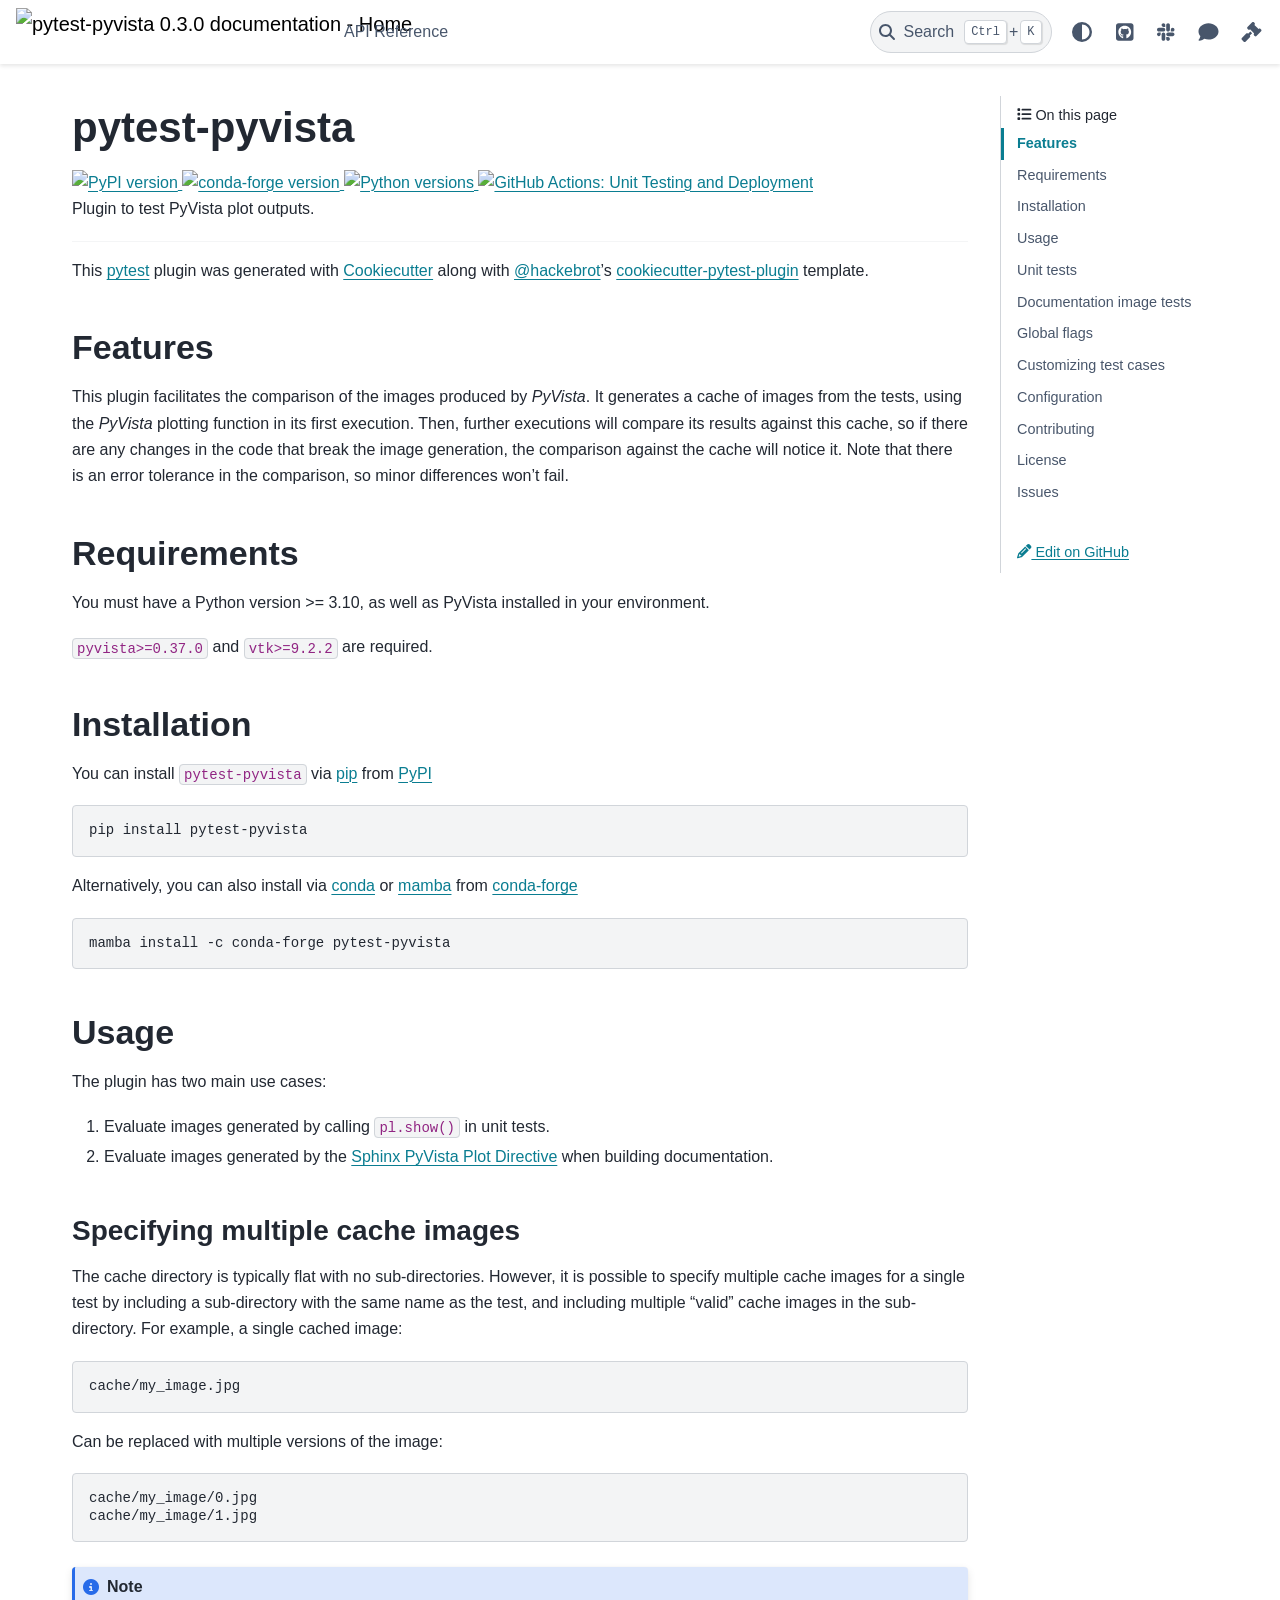
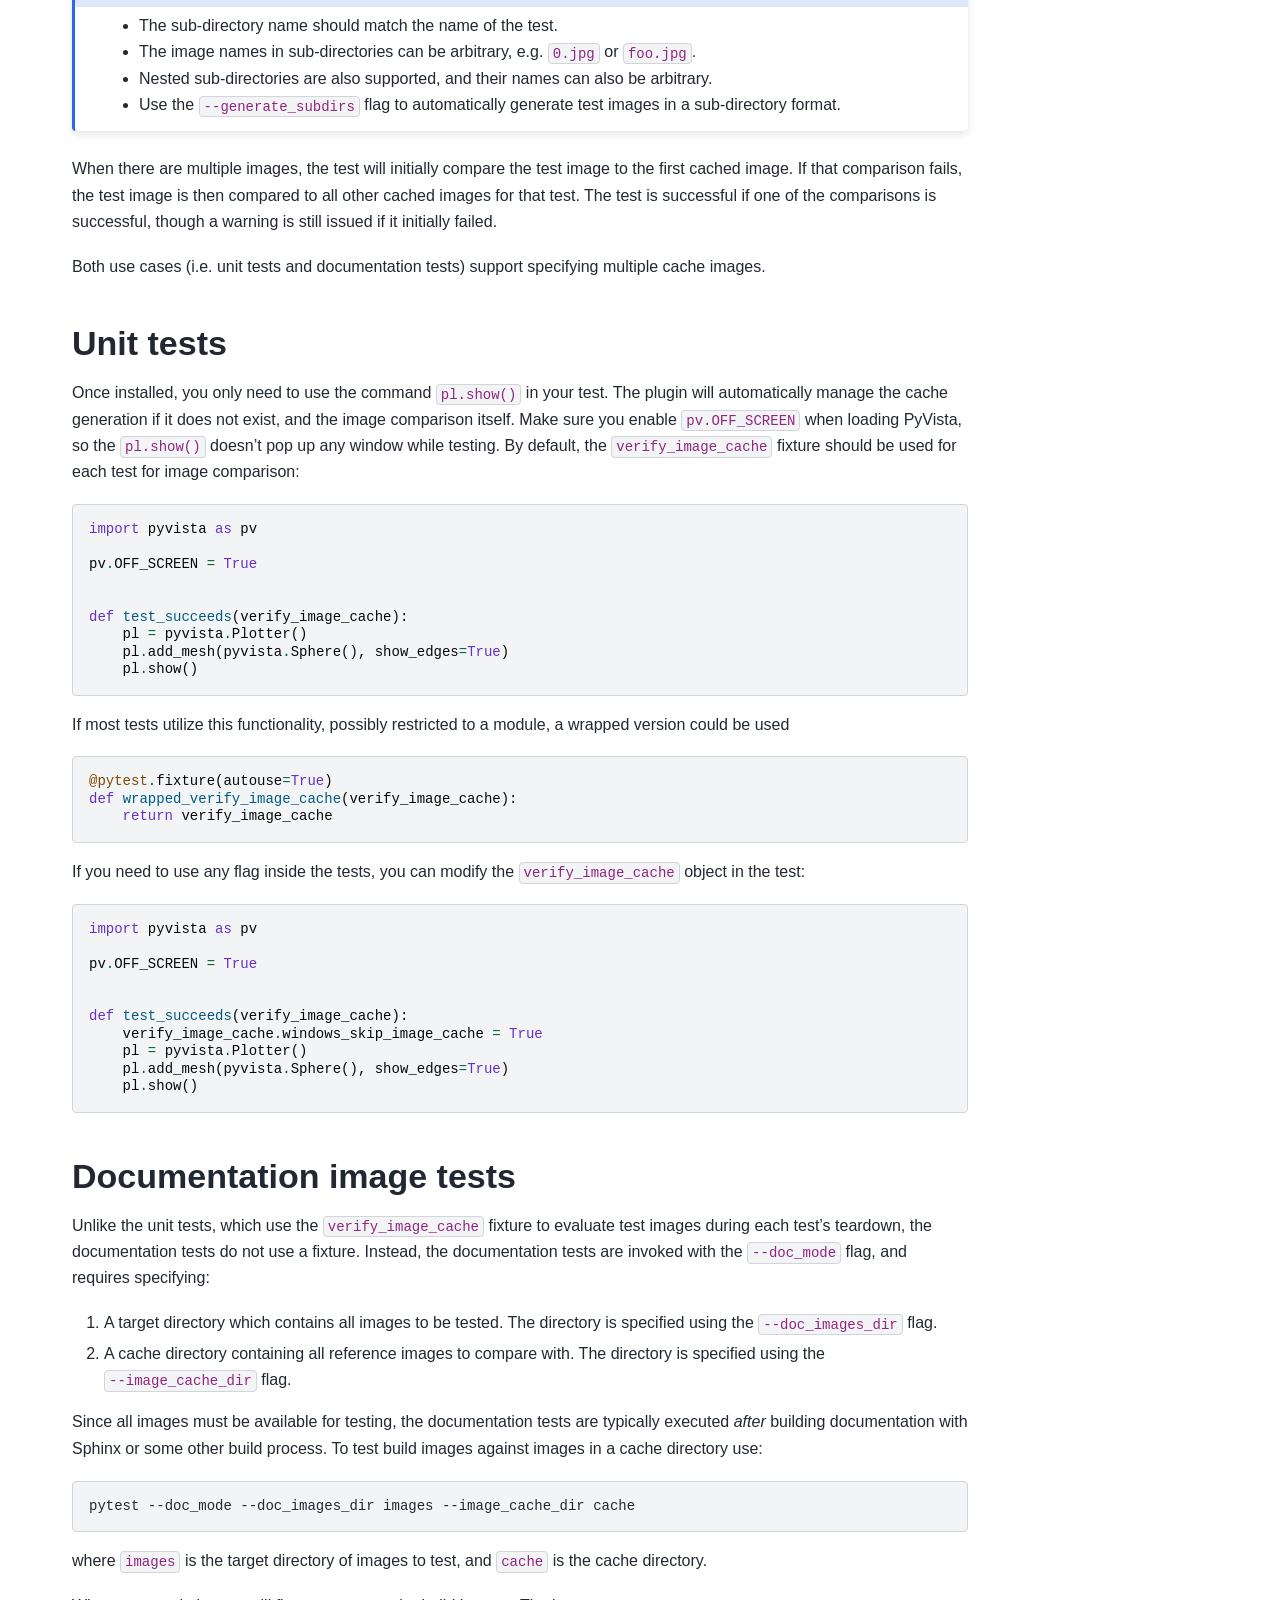
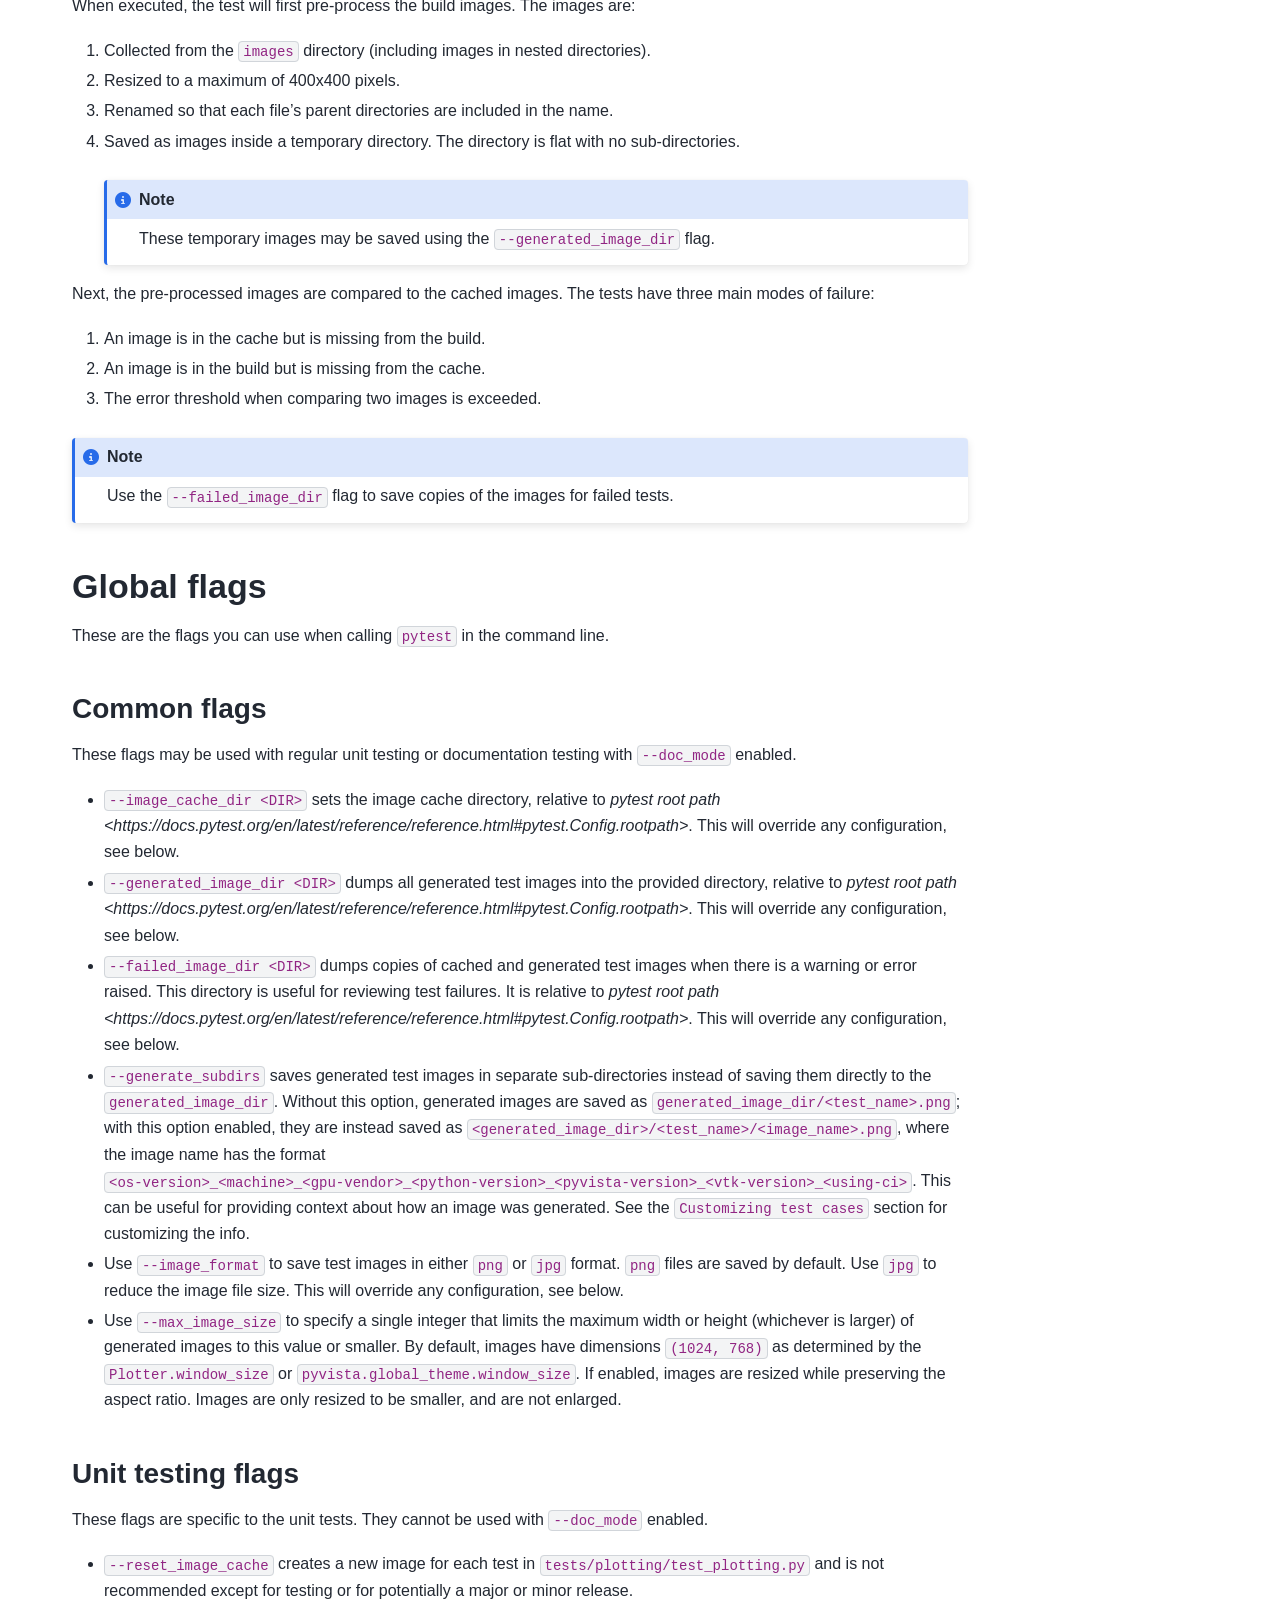
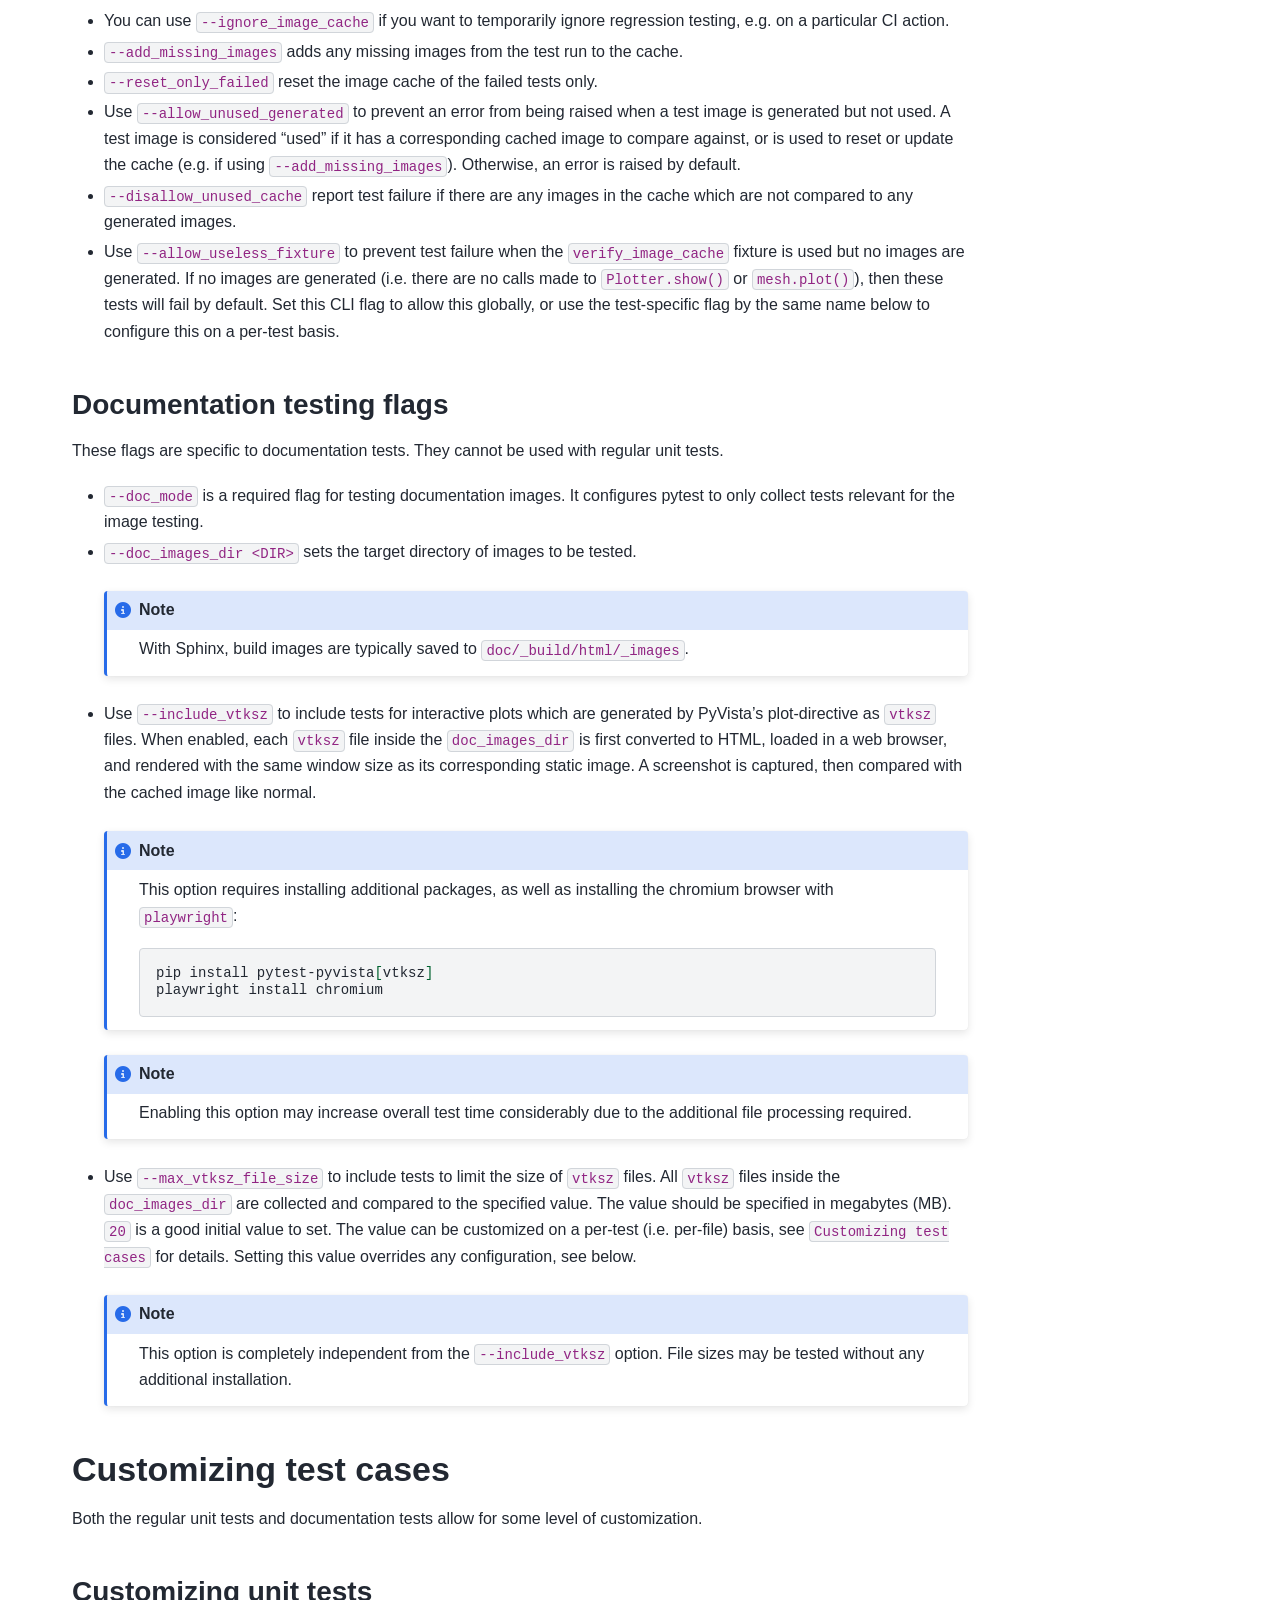
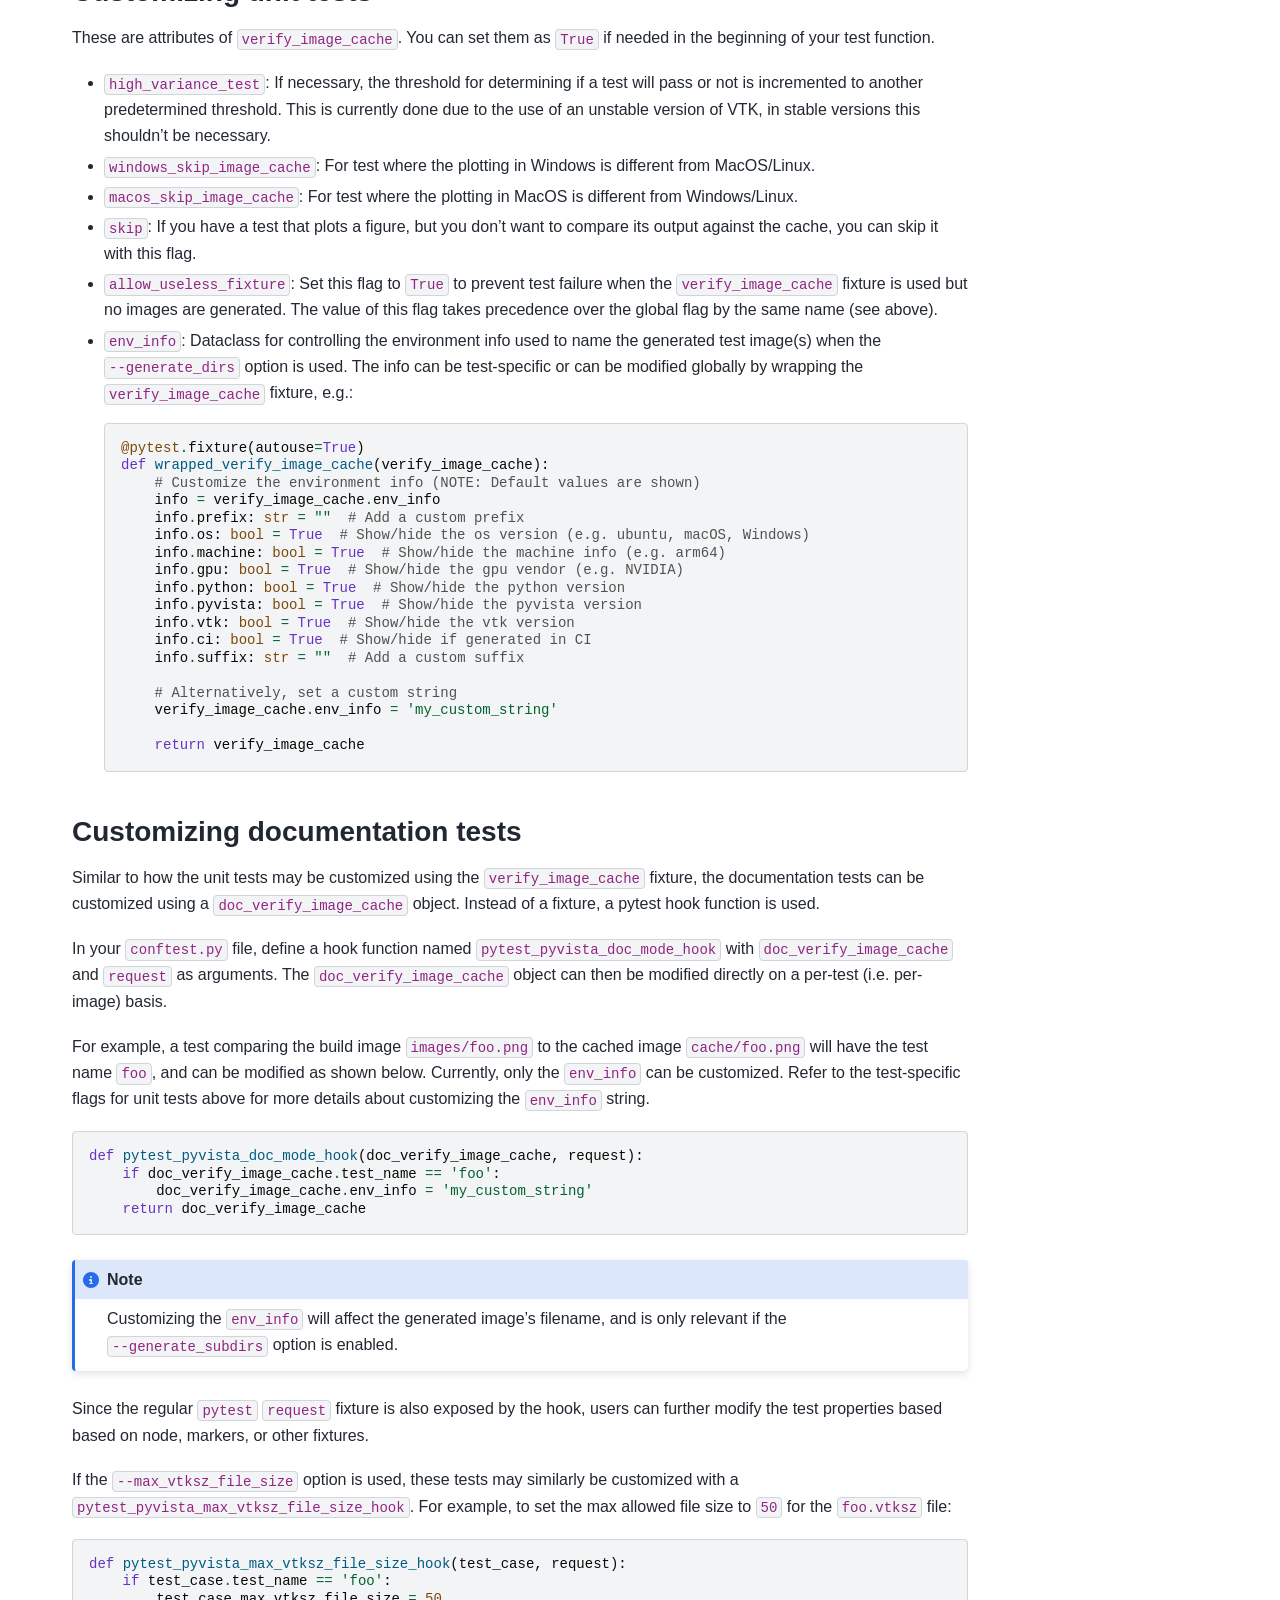
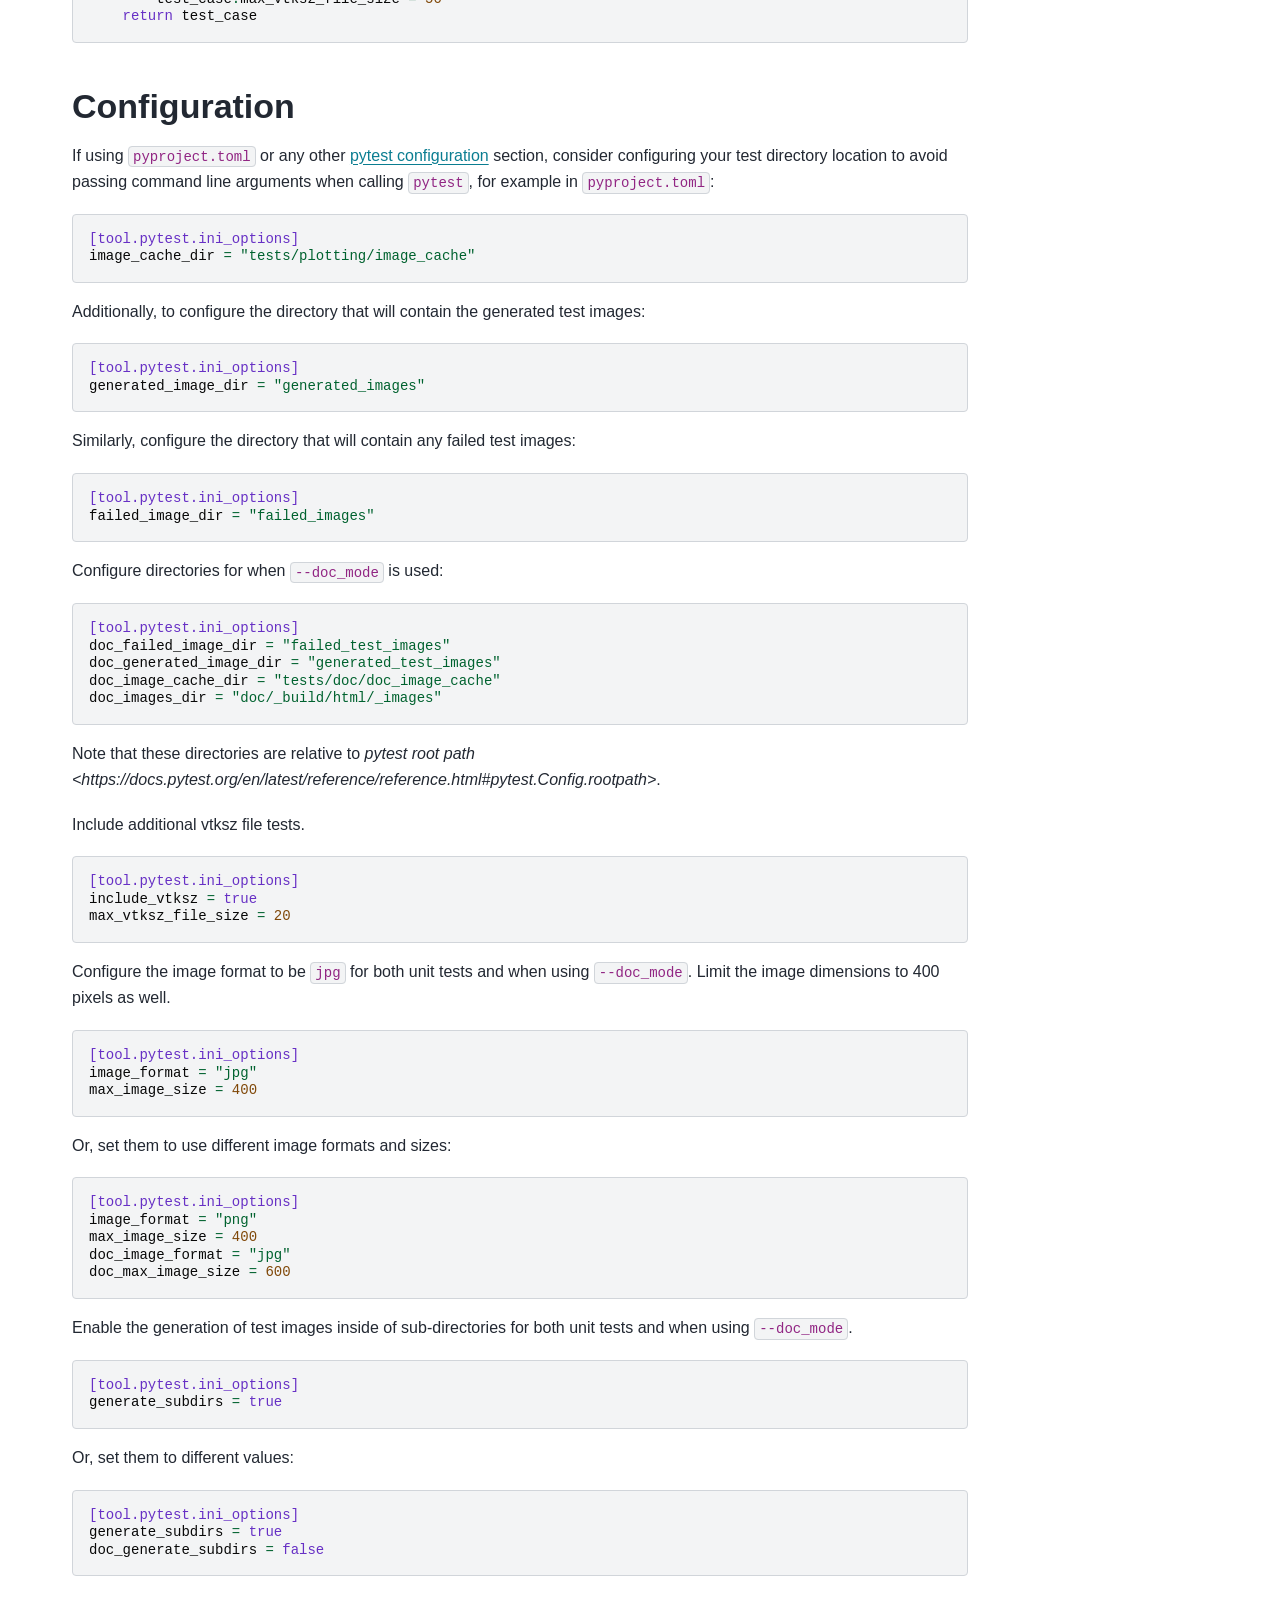
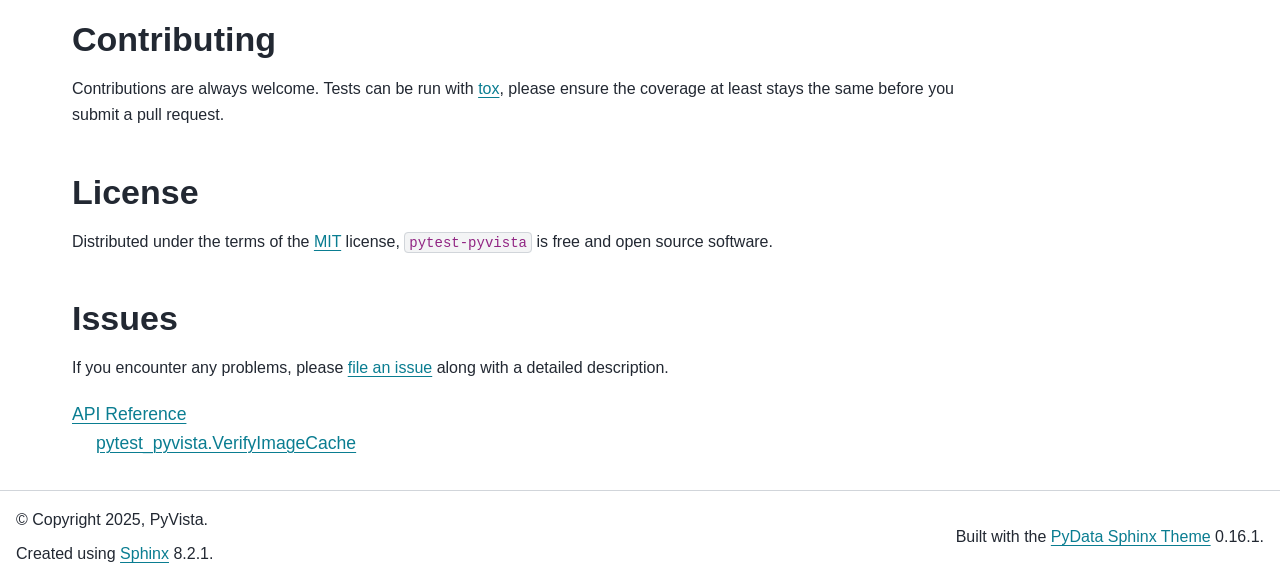
==== commit b987b9f2: "deploy: d617c57c345516f75e1fc3630184d9396f670001" ====
--- a/index.html
+++ b/index.html
@@ -8,7 +8,7 @@
     <meta charset="utf-8" />
     <meta name="viewport" content="width=device-width, initial-scale=1.0" /><meta name="viewport" content="width=device-width, initial-scale=1" />
 
-    <title>pytest-pyvista &#8212; pytest-pyvista 0.2.0 documentation</title>
+    <title>pytest-pyvista &#8212; pytest-pyvista 0.3.0 documentation</title>
   
   
   
@@ -39,7 +39,7 @@
   <link rel="preload" as="script" href="_static/scripts/bootstrap.js?digest=8878045cc6db502f8baf" />
 <link rel="preload" as="script" href="_static/scripts/pydata-sphinx-theme.js?digest=8878045cc6db502f8baf" />
 
-    <script src="_static/documentation_options.js?v=938c9ccc"></script>
+    <script src="_static/documentation_options.js?v=e259d695"></script>
     <script src="_static/doctools.js?v=9bcbadda"></script>
     <script src="_static/sphinx_highlight.js?v=dc90522c"></script>
     <script src="_static/clipboard.min.js?v=a7894cd8"></script>
@@ -50,7 +50,7 @@
     <link rel="next" title="API Reference" href="api.html" />
   <meta name="viewport" content="width=device-width, initial-scale=1"/>
   <meta name="docsearch:language" content="en"/>
-  <meta name="docsearch:version" content="0.2.0" />
+  <meta name="docsearch:version" content="0.3.0" />
   </head>
   
   
@@ -116,8 +116,8 @@
       
     
     
-    <img src="https://docs.pyvista.org/_static/pyvista_logo_sm.png" class="logo__image only-light" alt="pytest-pyvista 0.2.0 documentation - Home"/>
-    <img src="https://docs.pyvista.org/_static/pyvista_logo_sm.png" class="logo__image only-dark pst-js-only" alt="pytest-pyvista 0.2.0 documentation - Home"/>
+    <img src="https://docs.pyvista.org/_static/pyvista_logo_sm.png" class="logo__image only-light" alt="pytest-pyvista 0.3.0 documentation - Home"/>
+    <img src="https://docs.pyvista.org/_static/pyvista_logo_sm.png" class="logo__image only-dark pst-js-only" alt="pytest-pyvista 0.3.0 documentation - Home"/>
   
   
 </a></div>
@@ -399,30 +399,77 @@
 </section>
 <section id="requirements">
 <h2>Requirements<a class="headerlink" href="#requirements" title="Link to this heading">#</a></h2>
-<p>You must have a Python version &gt;= 3.9, as well as PyVista installed
+<p>You must have a Python version &gt;= 3.10, as well as PyVista installed
 in your environment.</p>
-<p>pyvista version &gt;=0.37.0 and vtk version &gt;=9.0.0 required.</p>
+<p><code class="docutils literal notranslate"><span class="pre">pyvista&gt;=0.37.0</span></code> and <code class="docutils literal notranslate"><span class="pre">vtk&gt;=9.2.2</span></code> are required.</p>
 </section>
 <section id="installation">
 <h2>Installation<a class="headerlink" href="#installation" title="Link to this heading">#</a></h2>
-<p>You can install “pytest-pyvista” via <a class="reference external" href="https://pypi.org/project/pip/">pip</a> from <a class="reference external" href="https://pypi.org/project">PyPI</a>:</p>
-<div class="highlight-default notranslate"><div class="highlight"><pre><span></span>$ pip install pytest-pyvista
-</pre></div>
-</div>
-<p>Alternatively, you can also install via <a class="reference external" href="https://github.com/conda/conda">conda</a> or <a class="reference external" href="https://github.com/mamba-org/mamba">mamba</a> from <a class="reference external" href="https://anaconda.org/conda-forge/pytest-pyvista">conda-forge</a>:</p>
-<div class="highlight-default notranslate"><div class="highlight"><pre><span></span>$ mamba install -c conda-forge pytest-pyvista
+<p>You can install <code class="docutils literal notranslate"><span class="pre">pytest-pyvista</span></code> via <a class="reference external" href="https://pypi.org/project/pip/">pip</a> from <a class="reference external" href="https://pypi.org/project">PyPI</a></p>
+<div class="highlight-bash notranslate"><div class="highlight"><pre><span></span>pip<span class="w"> </span>install<span class="w"> </span>pytest-pyvista
+</pre></div>
+</div>
+<p>Alternatively, you can also install via <a class="reference external" href="https://github.com/conda/conda">conda</a> or <a class="reference external" href="https://github.com/mamba-org/mamba">mamba</a> from <a class="reference external" href="https://anaconda.org/conda-forge/pytest-pyvista">conda-forge</a></p>
+<div class="highlight-bash notranslate"><div class="highlight"><pre><span></span>mamba<span class="w"> </span>install<span class="w"> </span>-c<span class="w"> </span>conda-forge<span class="w"> </span>pytest-pyvista
 </pre></div>
 </div>
 </section>
 <section id="usage">
 <h2>Usage<a class="headerlink" href="#usage" title="Link to this heading">#</a></h2>
-<p>Once installed, you only need to use the command <cite>pl.show()</cite> in your test. The
+<p>The plugin has two main use cases:</p>
+<ol class="arabic simple">
+<li><p>Evaluate images generated by calling <code class="docutils literal notranslate"><span class="pre">pl.show()</span></code> in unit tests.</p></li>
+<li><p>Evaluate images generated by the
+<a class="reference external" href="https://docs.pyvista.org/extras/plot_directive.html">Sphinx PyVista Plot Directive</a>
+when building documentation.</p></li>
+</ol>
+<section id="specifying-multiple-cache-images">
+<h3>Specifying multiple cache images<a class="headerlink" href="#specifying-multiple-cache-images" title="Link to this heading">#</a></h3>
+<p>The cache directory is typically flat with no sub-directories. However,
+it is possible to specify multiple cache images for a single test by
+including a sub-directory with the same name as the test, and including
+multiple “valid” cache images in the sub-directory. For example, a
+single cached image:</p>
+<div class="highlight-bash notranslate"><div class="highlight"><pre><span></span>cache/my_image.jpg
+</pre></div>
+</div>
+<p>Can be replaced with multiple versions of the image:</p>
+<div class="highlight-bash notranslate"><div class="highlight"><pre><span></span>cache/my_image/0.jpg
+cache/my_image/1.jpg
+</pre></div>
+</div>
+<div class="admonition note">
+<p class="admonition-title">Note</p>
+<ul class="simple">
+<li><p>The sub-directory name should match the name of the test.</p></li>
+<li><p>The image names in sub-directories can be arbitrary, e.g. <code class="docutils literal notranslate"><span class="pre">0.jpg</span></code> or
+<code class="docutils literal notranslate"><span class="pre">foo.jpg</span></code>.</p></li>
+<li><p>Nested sub-directories are also supported, and their names can also be arbitrary.</p></li>
+<li><p>Use the <code class="docutils literal notranslate"><span class="pre">--generate_subdirs</span></code> flag to automatically generate test images in a
+sub-directory format.</p></li>
+</ul>
+</div>
+<p>When there are multiple images, the test will initially compare the test image
+to the first cached image. If that comparison fails, the test image is then
+compared to all other cached images for that test. The test is successful if one
+of the comparisons is successful, though a warning is still issued if it initially
+failed.</p>
+<p>Both use cases (i.e. unit tests and documentation tests) support specifying multiple
+cache images.</p>
+</section>
+</section>
+<section id="unit-tests">
+<h2>Unit tests<a class="headerlink" href="#unit-tests" title="Link to this heading">#</a></h2>
+<p>Once installed, you only need to use the command <code class="docutils literal notranslate"><span class="pre">pl.show()</span></code> in your test. The
 plugin will automatically manage the cache generation if it does not exist, and
-the image comparison itself. Make sure you enable <cite>pv.OFF_SCREEN</cite> when loading
-PyVista, so the <cite>pl.show()</cite> doesn’t pop up any window while testing.  By default,
-the verify_image_cache fixture should be used for each test for image comparison:</p>
-<div class="highlight-default notranslate"><div class="highlight"><pre><span></span><span class="kn">import</span><span class="w"> </span><span class="nn">pyvista</span><span class="w"> </span><span class="k">as</span><span class="w"> </span><span class="nn">pv</span>
+the image comparison itself. Make sure you enable <code class="docutils literal notranslate"><span class="pre">pv.OFF_SCREEN</span></code> when loading
+PyVista, so the <code class="docutils literal notranslate"><span class="pre">pl.show()</span></code> doesn’t pop up any window while testing.  By default,
+the <code class="docutils literal notranslate"><span class="pre">verify_image_cache</span></code> fixture should be used for each test for image comparison:</p>
+<div class="highlight-python notranslate"><div class="highlight"><pre><span></span><span class="kn">import</span><span class="w"> </span><span class="nn">pyvista</span><span class="w"> </span><span class="k">as</span><span class="w"> </span><span class="nn">pv</span>
+
 <span class="n">pv</span><span class="o">.</span><span class="n">OFF_SCREEN</span> <span class="o">=</span> <span class="kc">True</span>
+
+
 <span class="k">def</span><span class="w"> </span><span class="nf">test_succeeds</span><span class="p">(</span><span class="n">verify_image_cache</span><span class="p">):</span>
     <span class="n">pl</span> <span class="o">=</span> <span class="n">pyvista</span><span class="o">.</span><span class="n">Plotter</span><span class="p">()</span>
     <span class="n">pl</span><span class="o">.</span><span class="n">add_mesh</span><span class="p">(</span><span class="n">pyvista</span><span class="o">.</span><span class="n">Sphere</span><span class="p">(),</span> <span class="n">show_edges</span><span class="o">=</span><span class="kc">True</span><span class="p">)</span>
@@ -430,16 +477,19 @@
 </pre></div>
 </div>
 <p>If most tests utilize this functionality, possibly restricted to a module,
-a wrapped version could be used:</p>
-<div class="highlight-default notranslate"><div class="highlight"><pre><span></span><span class="nd">@pytest</span><span class="o">.</span><span class="n">fixture</span><span class="p">(</span><span class="n">autouse</span><span class="o">=</span><span class="kc">True</span><span class="p">)</span>
+a wrapped version could be used</p>
+<div class="highlight-python notranslate"><div class="highlight"><pre><span></span><span class="nd">@pytest</span><span class="o">.</span><span class="n">fixture</span><span class="p">(</span><span class="n">autouse</span><span class="o">=</span><span class="kc">True</span><span class="p">)</span>
 <span class="k">def</span><span class="w"> </span><span class="nf">wrapped_verify_image_cache</span><span class="p">(</span><span class="n">verify_image_cache</span><span class="p">):</span>
     <span class="k">return</span> <span class="n">verify_image_cache</span>
 </pre></div>
 </div>
 <p>If you need to use any flag inside the tests, you can modify the
-<cite>verify_image_cache</cite> object in the test:</p>
-<div class="highlight-default notranslate"><div class="highlight"><pre><span></span><span class="kn">import</span><span class="w"> </span><span class="nn">pyvista</span><span class="w"> </span><span class="k">as</span><span class="w"> </span><span class="nn">pv</span>
+<code class="docutils literal notranslate"><span class="pre">verify_image_cache</span></code> object in the test:</p>
+<div class="highlight-python notranslate"><div class="highlight"><pre><span></span><span class="kn">import</span><span class="w"> </span><span class="nn">pyvista</span><span class="w"> </span><span class="k">as</span><span class="w"> </span><span class="nn">pv</span>
+
 <span class="n">pv</span><span class="o">.</span><span class="n">OFF_SCREEN</span> <span class="o">=</span> <span class="kc">True</span>
+
+
 <span class="k">def</span><span class="w"> </span><span class="nf">test_succeeds</span><span class="p">(</span><span class="n">verify_image_cache</span><span class="p">):</span>
     <span class="n">verify_image_cache</span><span class="o">.</span><span class="n">windows_skip_image_cache</span> <span class="o">=</span> <span class="kc">True</span>
     <span class="n">pl</span> <span class="o">=</span> <span class="n">pyvista</span><span class="o">.</span><span class="n">Plotter</span><span class="p">()</span>
@@ -448,23 +498,98 @@
 </pre></div>
 </div>
 </section>
+<section id="documentation-image-tests">
+<h2>Documentation image tests<a class="headerlink" href="#documentation-image-tests" title="Link to this heading">#</a></h2>
+<p>Unlike the unit tests, which use the <code class="docutils literal notranslate"><span class="pre">verify_image_cache</span></code> fixture to evaluate test
+images during each test’s teardown, the documentation tests do not use a fixture.
+Instead, the documentation tests are invoked with the <code class="docutils literal notranslate"><span class="pre">--doc_mode</span></code> flag, and requires
+specifying:</p>
+<ol class="arabic simple">
+<li><p>A target directory which contains all images to be tested. The directory is specified
+using the <code class="docutils literal notranslate"><span class="pre">--doc_images_dir</span></code> flag.</p></li>
+<li><p>A cache directory containing all reference images to compare with. The directory is
+specified using the <code class="docutils literal notranslate"><span class="pre">--image_cache_dir</span></code> flag.</p></li>
+</ol>
+<p>Since all images must be available for testing, the documentation tests are typically
+executed <cite>after</cite> building documentation with Sphinx or some other build process. To test
+build images against images in a cache directory use:</p>
+<div class="highlight-bash notranslate"><div class="highlight"><pre><span></span>pytest<span class="w"> </span>--doc_mode<span class="w"> </span>--doc_images_dir<span class="w"> </span>images<span class="w"> </span>--image_cache_dir<span class="w"> </span>cache
+</pre></div>
+</div>
+<p>where <code class="docutils literal notranslate"><span class="pre">images</span></code> is the target directory of images to test, and <code class="docutils literal notranslate"><span class="pre">cache</span></code> is the cache
+directory.</p>
+<p>When executed, the test will first pre-process the build images. The images are:</p>
+<ol class="arabic">
+<li><p>Collected from the <code class="docutils literal notranslate"><span class="pre">images</span></code> directory (including images in nested directories).</p></li>
+<li><p>Resized to a maximum of 400x400 pixels.</p></li>
+<li><p>Renamed so that each file’s parent directories are included in the name.</p></li>
+<li><p>Saved as images inside a temporary directory. The directory is flat with no
+sub-directories.</p>
+<div class="admonition note">
+<p class="admonition-title">Note</p>
+<p>These temporary images may be saved using the <code class="docutils literal notranslate"><span class="pre">--generated_image_dir</span></code> flag.</p>
+</div>
+</li>
+</ol>
+<p>Next, the pre-processed images are compared to the cached images.
+The tests have three main modes of failure:</p>
+<ol class="arabic simple">
+<li><p>An image is in the cache but is missing from the build.</p></li>
+<li><p>An image is in the build but is missing from the cache.</p></li>
+<li><p>The error threshold when comparing two images is exceeded.</p></li>
+</ol>
+<div class="admonition note">
+<p class="admonition-title">Note</p>
+<p>Use the <code class="docutils literal notranslate"><span class="pre">--failed_image_dir</span></code> flag to save copies of the images for
+failed tests.</p>
+</div>
+</section>
 <section id="global-flags">
 <h2>Global flags<a class="headerlink" href="#global-flags" title="Link to this heading">#</a></h2>
-<p>These are the flags you can use when calling <code class="docutils literal notranslate"><span class="pre">pytest</span></code> in the command line:</p>
+<p>These are the flags you can use when calling <code class="docutils literal notranslate"><span class="pre">pytest</span></code> in the command line.</p>
+<section id="common-flags">
+<h3>Common flags<a class="headerlink" href="#common-flags" title="Link to this heading">#</a></h3>
+<p>These flags may be used with regular unit testing or documentation testing with
+<code class="docutils literal notranslate"><span class="pre">--doc_mode</span></code> enabled.</p>
+<ul class="simple">
+<li><p><code class="docutils literal notranslate"><span class="pre">--image_cache_dir</span> <span class="pre">&lt;DIR&gt;</span></code> sets the image cache directory, relative to <cite>pytest root path &lt;https://docs.pytest.org/en/latest/reference/reference.html#pytest.Config.rootpath&gt;</cite>.
+This will override any configuration, see below.</p></li>
+<li><p><code class="docutils literal notranslate"><span class="pre">--generated_image_dir</span> <span class="pre">&lt;DIR&gt;</span></code> dumps all generated test images into the provided
+directory, relative to <cite>pytest root path &lt;https://docs.pytest.org/en/latest/reference/reference.html#pytest.Config.rootpath&gt;</cite>.
+This will override any configuration, see below.</p></li>
+<li><p><code class="docutils literal notranslate"><span class="pre">--failed_image_dir</span> <span class="pre">&lt;DIR&gt;</span></code> dumps copies of cached and generated test images when
+there is a warning or error raised. This directory is useful for reviewing test
+failures. It is relative to <cite>pytest root path &lt;https://docs.pytest.org/en/latest/reference/reference.html#pytest.Config.rootpath&gt;</cite>.
+This will override any configuration, see below.</p></li>
+<li><p><code class="docutils literal notranslate"><span class="pre">--generate_subdirs</span></code> saves generated test images in separate sub-directories
+instead of saving them directly to the <code class="docutils literal notranslate"><span class="pre">generated_image_dir</span></code>. Without this option,
+generated images are saved as <code class="docutils literal notranslate"><span class="pre">generated_image_dir/&lt;test_name&gt;.png</span></code>; with this
+option enabled, they are instead saved as
+<code class="docutils literal notranslate"><span class="pre">&lt;generated_image_dir&gt;/&lt;test_name&gt;/&lt;image_name&gt;.png</span></code>, where the image name has the format
+<code class="docutils literal notranslate"><span class="pre">&lt;os-version&gt;_&lt;machine&gt;_&lt;gpu-vendor&gt;_&lt;python-version&gt;_&lt;pyvista-version&gt;_&lt;vtk-version&gt;_&lt;using-ci&gt;</span></code>.
+This can be useful for providing context about how an image was generated. See the
+<code class="docutils literal notranslate"><span class="pre">Customizing</span> <span class="pre">test</span> <span class="pre">cases</span></code> section for customizing the info.</p></li>
+<li><p>Use <code class="docutils literal notranslate"><span class="pre">--image_format</span></code> to save test images in either <code class="docutils literal notranslate"><span class="pre">png</span></code> or <code class="docutils literal notranslate"><span class="pre">jpg</span></code> format.
+<code class="docutils literal notranslate"><span class="pre">png</span></code> files are saved by default. Use <code class="docutils literal notranslate"><span class="pre">jpg</span></code> to reduce the image file size.
+This will override any configuration, see below.</p></li>
+<li><p>Use <code class="docutils literal notranslate"><span class="pre">--max_image_size</span></code> to specify a single integer that limits the maximum width or
+height (whichever is larger) of generated images to this value or smaller. By default,
+images have dimensions <code class="docutils literal notranslate"><span class="pre">(1024,</span> <span class="pre">768)</span></code> as determined by the <code class="docutils literal notranslate"><span class="pre">Plotter.window_size</span></code> or
+<code class="docutils literal notranslate"><span class="pre">pyvista.global_theme.window_size</span></code>. If enabled, images are resized while preserving
+the aspect ratio. Images are only resized to be smaller, and are not enlarged.</p></li>
+</ul>
+</section>
+<section id="unit-testing-flags">
+<h3>Unit testing flags<a class="headerlink" href="#unit-testing-flags" title="Link to this heading">#</a></h3>
+<p>These flags are specific to the unit tests. They cannot be used with
+<code class="docutils literal notranslate"><span class="pre">--doc_mode</span></code> enabled.</p>
 <ul class="simple">
 <li><p><code class="docutils literal notranslate"><span class="pre">--reset_image_cache</span></code> creates a new image for each test in
 <code class="docutils literal notranslate"><span class="pre">tests/plotting/test_plotting.py</span></code> and is not recommended except for
 testing or for potentially a major or minor release.</p></li>
 <li><p>You can use <code class="docutils literal notranslate"><span class="pre">--ignore_image_cache</span></code> if you want to
 temporarily ignore regression testing, e.g. on a particular CI action.</p></li>
-<li><p><code class="docutils literal notranslate"><span class="pre">--generated_image_dir</span> <span class="pre">&lt;DIR&gt;</span></code> dumps all generated test images into the provided
-directory.  This will override any configuration, see below.</p></li>
-<li><p><code class="docutils literal notranslate"><span class="pre">--failed_image_dir</span> <span class="pre">&lt;DIR&gt;</span></code> dumps copies of cached and generated test images when
-there is a warning or error raised. This directory is useful for reviewing test
-failures. This will override any configuration, see below.</p></li>
 <li><p><code class="docutils literal notranslate"><span class="pre">--add_missing_images</span></code> adds any missing images from the test run to the cache.</p></li>
-<li><p><code class="docutils literal notranslate"><span class="pre">--image_cache_dir</span> <span class="pre">&lt;DIR&gt;</span></code> sets the image cache directory.  This will override any
-configuration, see below.</p></li>
 <li><p><code class="docutils literal notranslate"><span class="pre">--reset_only_failed</span></code> reset the image cache of the failed tests only.</p></li>
 <li><p>Use <code class="docutils literal notranslate"><span class="pre">--allow_unused_generated</span></code> to prevent an error from being raised when a
 test image is generated but not used. A test image is considered “used” if it has a
@@ -480,11 +605,62 @@
 by the same name below to configure this on a per-test basis.</p></li>
 </ul>
 </section>
-<section id="test-specific-flags">
-<h2>Test specific flags<a class="headerlink" href="#test-specific-flags" title="Link to this heading">#</a></h2>
-<p>These are attributes of <cite>verify_image_cache</cite>. You can set them as <code class="docutils literal notranslate"><span class="pre">True</span></code> if needed
+<section id="documentation-testing-flags">
+<h3>Documentation testing flags<a class="headerlink" href="#documentation-testing-flags" title="Link to this heading">#</a></h3>
+<p>These flags are specific to documentation tests. They cannot be used with regular unit
+tests.</p>
+<ul>
+<li><p><code class="docutils literal notranslate"><span class="pre">--doc_mode</span></code> is a required flag for testing documentation images. It configures
+pytest to only collect tests relevant for the image testing.</p></li>
+<li><p><code class="docutils literal notranslate"><span class="pre">--doc_images_dir</span> <span class="pre">&lt;DIR&gt;</span></code> sets the target directory of images to be tested.</p>
+<div class="admonition note">
+<p class="admonition-title">Note</p>
+<p>With Sphinx, build images are typically saved to <code class="docutils literal notranslate"><span class="pre">doc/_build/html/_images</span></code>.</p>
+</div>
+</li>
+<li><p>Use <code class="docutils literal notranslate"><span class="pre">--include_vtksz</span></code> to include tests for interactive plots which are generated by
+PyVista’s plot-directive as <code class="docutils literal notranslate"><span class="pre">vtksz</span></code> files. When enabled, each <code class="docutils literal notranslate"><span class="pre">vtksz</span></code> file
+inside the <code class="docutils literal notranslate"><span class="pre">doc_images_dir</span></code> is first converted to HTML, loaded in a web browser,
+and rendered with the same window size as its corresponding static image.
+A screenshot is captured, then compared with the cached image like normal.</p>
+<div class="admonition note">
+<p class="admonition-title">Note</p>
+<p>This option requires installing additional packages, as well as installing the
+chromium browser with <code class="docutils literal notranslate"><span class="pre">playwright</span></code>:</p>
+<div class="highlight-bash notranslate"><div class="highlight"><pre><span></span>pip<span class="w"> </span>install<span class="w"> </span>pytest-pyvista<span class="o">[</span>vtksz<span class="o">]</span>
+playwright<span class="w"> </span>install<span class="w"> </span>chromium
+</pre></div>
+</div>
+</div>
+<div class="admonition note">
+<p class="admonition-title">Note</p>
+<p>Enabling this option may increase overall test time considerably due to the additional
+file processing required.</p>
+</div>
+</li>
+<li><p>Use <code class="docutils literal notranslate"><span class="pre">--max_vtksz_file_size</span></code> to include tests to limit the size of <code class="docutils literal notranslate"><span class="pre">vtksz</span></code> files.
+All <code class="docutils literal notranslate"><span class="pre">vtksz</span></code> files inside the <code class="docutils literal notranslate"><span class="pre">doc_images_dir</span></code> are collected and compared to the
+specified value. The value should be specified in megabytes (MB). <code class="docutils literal notranslate"><span class="pre">20</span></code> is a good
+initial value to set. The value can be customized on a per-test (i.e. per-file) basis,
+see <code class="docutils literal notranslate"><span class="pre">Customizing</span> <span class="pre">test</span> <span class="pre">cases</span></code> for details. Setting this value overrides any configuration,
+see below.</p>
+<div class="admonition note">
+<p class="admonition-title">Note</p>
+<p>This option is completely independent from the <code class="docutils literal notranslate"><span class="pre">--include_vtksz</span></code> option. File
+sizes may be tested without any additional installation.</p>
+</div>
+</li>
+</ul>
+</section>
+</section>
+<section id="customizing-test-cases">
+<h2>Customizing test cases<a class="headerlink" href="#customizing-test-cases" title="Link to this heading">#</a></h2>
+<p>Both the regular unit tests and documentation tests allow for some level of customization.</p>
+<section id="customizing-unit-tests">
+<h3>Customizing unit tests<a class="headerlink" href="#customizing-unit-tests" title="Link to this heading">#</a></h3>
+<p>These are attributes of <code class="docutils literal notranslate"><span class="pre">verify_image_cache</span></code>. You can set them as <code class="docutils literal notranslate"><span class="pre">True</span></code> if needed
 in the beginning of your test function.</p>
-<ul class="simple">
+<ul>
 <li><p><code class="docutils literal notranslate"><span class="pre">high_variance_test</span></code>: If necessary, the threshold for determining if a test
 will pass or not is incremented to another predetermined threshold. This is
 currently done due to the use of an unstable version of VTK, in stable
@@ -498,7 +674,67 @@
 <li><p><code class="docutils literal notranslate"><span class="pre">allow_useless_fixture</span></code>: Set this flag to <code class="docutils literal notranslate"><span class="pre">True</span></code> to prevent test failure when the
 <code class="docutils literal notranslate"><span class="pre">verify_image_cache</span></code> fixture is used but no images are generated. The value of this
 flag takes precedence over the global flag by the same name (see above).</p></li>
-</ul>
+<li><p><code class="docutils literal notranslate"><span class="pre">env_info</span></code>: Dataclass for controlling the environment info used to name the generated
+test image(s) when the <code class="docutils literal notranslate"><span class="pre">--generate_dirs</span></code> option is used. The info can be test-specific
+or can be modified globally by wrapping the <code class="docutils literal notranslate"><span class="pre">verify_image_cache</span></code> fixture, e.g.:</p>
+<div class="highlight-python notranslate"><div class="highlight"><pre><span></span><span class="nd">@pytest</span><span class="o">.</span><span class="n">fixture</span><span class="p">(</span><span class="n">autouse</span><span class="o">=</span><span class="kc">True</span><span class="p">)</span>
+<span class="k">def</span><span class="w"> </span><span class="nf">wrapped_verify_image_cache</span><span class="p">(</span><span class="n">verify_image_cache</span><span class="p">):</span>
+    <span class="c1"># Customize the environment info (NOTE: Default values are shown)</span>
+    <span class="n">info</span> <span class="o">=</span> <span class="n">verify_image_cache</span><span class="o">.</span><span class="n">env_info</span>
+    <span class="n">info</span><span class="o">.</span><span class="n">prefix</span><span class="p">:</span> <span class="nb">str</span> <span class="o">=</span> <span class="s2">&quot;&quot;</span>  <span class="c1"># Add a custom prefix</span>
+    <span class="n">info</span><span class="o">.</span><span class="n">os</span><span class="p">:</span> <span class="nb">bool</span> <span class="o">=</span> <span class="kc">True</span>  <span class="c1"># Show/hide the os version (e.g. ubuntu, macOS, Windows)</span>
+    <span class="n">info</span><span class="o">.</span><span class="n">machine</span><span class="p">:</span> <span class="nb">bool</span> <span class="o">=</span> <span class="kc">True</span>  <span class="c1"># Show/hide the machine info (e.g. arm64)</span>
+    <span class="n">info</span><span class="o">.</span><span class="n">gpu</span><span class="p">:</span> <span class="nb">bool</span> <span class="o">=</span> <span class="kc">True</span>  <span class="c1"># Show/hide the gpu vendor (e.g. NVIDIA)</span>
+    <span class="n">info</span><span class="o">.</span><span class="n">python</span><span class="p">:</span> <span class="nb">bool</span> <span class="o">=</span> <span class="kc">True</span>  <span class="c1"># Show/hide the python version</span>
+    <span class="n">info</span><span class="o">.</span><span class="n">pyvista</span><span class="p">:</span> <span class="nb">bool</span> <span class="o">=</span> <span class="kc">True</span>  <span class="c1"># Show/hide the pyvista version</span>
+    <span class="n">info</span><span class="o">.</span><span class="n">vtk</span><span class="p">:</span> <span class="nb">bool</span> <span class="o">=</span> <span class="kc">True</span>  <span class="c1"># Show/hide the vtk version</span>
+    <span class="n">info</span><span class="o">.</span><span class="n">ci</span><span class="p">:</span> <span class="nb">bool</span> <span class="o">=</span> <span class="kc">True</span>  <span class="c1"># Show/hide if generated in CI</span>
+    <span class="n">info</span><span class="o">.</span><span class="n">suffix</span><span class="p">:</span> <span class="nb">str</span> <span class="o">=</span> <span class="s2">&quot;&quot;</span>  <span class="c1"># Add a custom suffix</span>
+
+    <span class="c1"># Alternatively, set a custom string</span>
+    <span class="n">verify_image_cache</span><span class="o">.</span><span class="n">env_info</span> <span class="o">=</span> <span class="s1">&#39;my_custom_string&#39;</span>
+
+    <span class="k">return</span> <span class="n">verify_image_cache</span>
+</pre></div>
+</div>
+</li>
+</ul>
+</section>
+<section id="customizing-documentation-tests">
+<h3>Customizing documentation tests<a class="headerlink" href="#customizing-documentation-tests" title="Link to this heading">#</a></h3>
+<p>Similar to how the unit tests may be customized using the <code class="docutils literal notranslate"><span class="pre">verify_image_cache</span></code> fixture,
+the documentation tests can be customized using a <code class="docutils literal notranslate"><span class="pre">doc_verify_image_cache</span></code> object.
+Instead of a fixture, a pytest hook function is used.</p>
+<p>In your <code class="docutils literal notranslate"><span class="pre">conftest.py</span></code> file, define a hook function named <code class="docutils literal notranslate"><span class="pre">pytest_pyvista_doc_mode_hook</span></code>
+with <code class="docutils literal notranslate"><span class="pre">doc_verify_image_cache</span></code> and <code class="docutils literal notranslate"><span class="pre">request</span></code> as arguments. The <code class="docutils literal notranslate"><span class="pre">doc_verify_image_cache</span></code>
+object can then be modified directly on a per-test (i.e. per-image) basis.</p>
+<p>For example, a test comparing the build image <code class="docutils literal notranslate"><span class="pre">images/foo.png</span></code> to the cached image
+<code class="docutils literal notranslate"><span class="pre">cache/foo.png</span></code> will have the test name <code class="docutils literal notranslate"><span class="pre">foo</span></code>, and can be modified as shown below.
+Currently, only the <code class="docutils literal notranslate"><span class="pre">env_info</span></code> can be customized. Refer to the test-specific flags
+for unit tests above for more details about customizing the <code class="docutils literal notranslate"><span class="pre">env_info</span></code> string.</p>
+<div class="highlight-python notranslate"><div class="highlight"><pre><span></span><span class="k">def</span><span class="w"> </span><span class="nf">pytest_pyvista_doc_mode_hook</span><span class="p">(</span><span class="n">doc_verify_image_cache</span><span class="p">,</span> <span class="n">request</span><span class="p">):</span>
+    <span class="k">if</span> <span class="n">doc_verify_image_cache</span><span class="o">.</span><span class="n">test_name</span> <span class="o">==</span> <span class="s1">&#39;foo&#39;</span><span class="p">:</span>
+        <span class="n">doc_verify_image_cache</span><span class="o">.</span><span class="n">env_info</span> <span class="o">=</span> <span class="s1">&#39;my_custom_string&#39;</span>
+    <span class="k">return</span> <span class="n">doc_verify_image_cache</span>
+</pre></div>
+</div>
+<div class="admonition note">
+<p class="admonition-title">Note</p>
+<p>Customizing the <code class="docutils literal notranslate"><span class="pre">env_info</span></code> will affect the generated image’s filename, and is only
+relevant if the <code class="docutils literal notranslate"><span class="pre">--generate_subdirs</span></code> option is enabled.</p>
+</div>
+<p>Since the regular <code class="docutils literal notranslate"><span class="pre">pytest</span></code> <code class="docutils literal notranslate"><span class="pre">request</span></code> fixture is also exposed by the hook, users
+can further modify the test properties based based on node, markers, or other fixtures.</p>
+<p>If the <code class="docutils literal notranslate"><span class="pre">--max_vtksz_file_size</span></code> option is used, these tests may similarly be customized
+with a <code class="docutils literal notranslate"><span class="pre">pytest_pyvista_max_vtksz_file_size_hook</span></code>. For example, to set the max
+allowed file size to <code class="docutils literal notranslate"><span class="pre">50</span></code> for the <code class="docutils literal notranslate"><span class="pre">foo.vtksz</span></code> file:</p>
+<div class="highlight-python notranslate"><div class="highlight"><pre><span></span><span class="k">def</span><span class="w"> </span><span class="nf">pytest_pyvista_max_vtksz_file_size_hook</span><span class="p">(</span><span class="n">test_case</span><span class="p">,</span> <span class="n">request</span><span class="p">):</span>
+    <span class="k">if</span> <span class="n">test_case</span><span class="o">.</span><span class="n">test_name</span> <span class="o">==</span> <span class="s1">&#39;foo&#39;</span><span class="p">:</span>
+        <span class="n">test_case</span><span class="o">.</span><span class="n">max_vtksz_file_size</span> <span class="o">=</span> <span class="mi">50</span>
+    <span class="k">return</span> <span class="n">test_case</span>
+</pre></div>
+</div>
+</section>
 </section>
 <section id="configuration">
 <h2>Configuration<a class="headerlink" href="#configuration" title="Link to this heading">#</a></h2>
@@ -507,18 +743,59 @@
 section, consider configuring your test directory location to
 avoid passing command line arguments when calling <code class="docutils literal notranslate"><span class="pre">pytest</span></code>, for example in
 <code class="docutils literal notranslate"><span class="pre">pyproject.toml</span></code>:</p>
-<div class="highlight-default notranslate"><div class="highlight"><pre><span></span><span class="p">[</span><span class="n">tool</span><span class="o">.</span><span class="n">pytest</span><span class="o">.</span><span class="n">ini_options</span><span class="p">]</span>
-<span class="n">image_cache_dir</span> <span class="o">=</span> <span class="s2">&quot;tests/plotting/image_cache&quot;</span>
+<div class="highlight-toml notranslate"><div class="highlight"><pre><span></span><span class="k">[tool.pytest.ini_options]</span>
+<span class="n">image_cache_dir</span><span class="w"> </span><span class="o">=</span><span class="w"> </span><span class="s2">&quot;tests/plotting/image_cache&quot;</span>
 </pre></div>
 </div>
 <p>Additionally, to configure the directory that will contain the generated test images:</p>
-<div class="highlight-default notranslate"><div class="highlight"><pre><span></span><span class="p">[</span><span class="n">tool</span><span class="o">.</span><span class="n">pytest</span><span class="o">.</span><span class="n">ini_options</span><span class="p">]</span>
-<span class="n">generated_image_dir</span> <span class="o">=</span> <span class="s2">&quot;generated_images&quot;</span>
+<div class="highlight-toml notranslate"><div class="highlight"><pre><span></span><span class="k">[tool.pytest.ini_options]</span>
+<span class="n">generated_image_dir</span><span class="w"> </span><span class="o">=</span><span class="w"> </span><span class="s2">&quot;generated_images&quot;</span>
 </pre></div>
 </div>
 <p>Similarly, configure the directory that will contain any failed test images:</p>
-<div class="highlight-default notranslate"><div class="highlight"><pre><span></span><span class="p">[</span><span class="n">tool</span><span class="o">.</span><span class="n">pytest</span><span class="o">.</span><span class="n">ini_options</span><span class="p">]</span>
-<span class="n">failed_image_dir</span> <span class="o">=</span> <span class="s2">&quot;failed_images&quot;</span>
+<div class="highlight-toml notranslate"><div class="highlight"><pre><span></span><span class="k">[tool.pytest.ini_options]</span>
+<span class="n">failed_image_dir</span><span class="w"> </span><span class="o">=</span><span class="w"> </span><span class="s2">&quot;failed_images&quot;</span>
+</pre></div>
+</div>
+<p>Configure directories for when <code class="docutils literal notranslate"><span class="pre">--doc_mode</span></code> is used:</p>
+<div class="highlight-toml notranslate"><div class="highlight"><pre><span></span><span class="k">[tool.pytest.ini_options]</span>
+<span class="n">doc_failed_image_dir</span><span class="w"> </span><span class="o">=</span><span class="w"> </span><span class="s2">&quot;failed_test_images&quot;</span>
+<span class="n">doc_generated_image_dir</span><span class="w"> </span><span class="o">=</span><span class="w"> </span><span class="s2">&quot;generated_test_images&quot;</span>
+<span class="n">doc_image_cache_dir</span><span class="w"> </span><span class="o">=</span><span class="w"> </span><span class="s2">&quot;tests/doc/doc_image_cache&quot;</span>
+<span class="n">doc_images_dir</span><span class="w"> </span><span class="o">=</span><span class="w"> </span><span class="s2">&quot;doc/_build/html/_images&quot;</span>
+</pre></div>
+</div>
+<p>Note that these directories are relative to <cite>pytest root path &lt;https://docs.pytest.org/en/latest/reference/reference.html#pytest.Config.rootpath&gt;</cite>.</p>
+<p>Include additional vtksz file tests.</p>
+<div class="highlight-toml notranslate"><div class="highlight"><pre><span></span><span class="k">[tool.pytest.ini_options]</span>
+<span class="n">include_vtksz</span><span class="w"> </span><span class="o">=</span><span class="w"> </span><span class="kc">true</span>
+<span class="n">max_vtksz_file_size</span><span class="w"> </span><span class="o">=</span><span class="w"> </span><span class="mi">20</span>
+</pre></div>
+</div>
+<p>Configure the image format to be <code class="docutils literal notranslate"><span class="pre">jpg</span></code> for both unit tests and when using <code class="docutils literal notranslate"><span class="pre">--doc_mode</span></code>.
+Limit the image dimensions to 400 pixels as well.</p>
+<div class="highlight-toml notranslate"><div class="highlight"><pre><span></span><span class="k">[tool.pytest.ini_options]</span>
+<span class="n">image_format</span><span class="w"> </span><span class="o">=</span><span class="w"> </span><span class="s2">&quot;jpg&quot;</span>
+<span class="n">max_image_size</span><span class="w"> </span><span class="o">=</span><span class="w"> </span><span class="mi">400</span>
+</pre></div>
+</div>
+<p>Or, set them to use different image formats and sizes:</p>
+<div class="highlight-toml notranslate"><div class="highlight"><pre><span></span><span class="k">[tool.pytest.ini_options]</span>
+<span class="n">image_format</span><span class="w"> </span><span class="o">=</span><span class="w"> </span><span class="s2">&quot;png&quot;</span>
+<span class="n">max_image_size</span><span class="w"> </span><span class="o">=</span><span class="w"> </span><span class="mi">400</span>
+<span class="n">doc_image_format</span><span class="w"> </span><span class="o">=</span><span class="w"> </span><span class="s2">&quot;jpg&quot;</span>
+<span class="n">doc_max_image_size</span><span class="w"> </span><span class="o">=</span><span class="w"> </span><span class="mi">600</span>
+</pre></div>
+</div>
+<p>Enable the generation of test images inside of sub-directories for both unit tests and when using <code class="docutils literal notranslate"><span class="pre">--doc_mode</span></code>.</p>
+<div class="highlight-toml notranslate"><div class="highlight"><pre><span></span><span class="k">[tool.pytest.ini_options]</span>
+<span class="n">generate_subdirs</span><span class="w"> </span><span class="o">=</span><span class="w"> </span><span class="kc">true</span>
+</pre></div>
+</div>
+<p>Or, set them to different values:</p>
+<div class="highlight-toml notranslate"><div class="highlight"><pre><span></span><span class="k">[tool.pytest.ini_options]</span>
+<span class="n">generate_subdirs</span><span class="w"> </span><span class="o">=</span><span class="w"> </span><span class="kc">true</span>
+<span class="n">doc_generate_subdirs</span><span class="w"> </span><span class="o">=</span><span class="w"> </span><span class="kc">false</span>
 </pre></div>
 </div>
 </section>
@@ -573,9 +850,23 @@
 <li class="toc-h2 nav-item toc-entry"><a class="reference internal nav-link" href="#features">Features</a></li>
 <li class="toc-h2 nav-item toc-entry"><a class="reference internal nav-link" href="#requirements">Requirements</a></li>
 <li class="toc-h2 nav-item toc-entry"><a class="reference internal nav-link" href="#installation">Installation</a></li>
-<li class="toc-h2 nav-item toc-entry"><a class="reference internal nav-link" href="#usage">Usage</a></li>
-<li class="toc-h2 nav-item toc-entry"><a class="reference internal nav-link" href="#global-flags">Global flags</a></li>
-<li class="toc-h2 nav-item toc-entry"><a class="reference internal nav-link" href="#test-specific-flags">Test specific flags</a></li>
+<li class="toc-h2 nav-item toc-entry"><a class="reference internal nav-link" href="#usage">Usage</a><ul class="nav section-nav flex-column">
+<li class="toc-h3 nav-item toc-entry"><a class="reference internal nav-link" href="#specifying-multiple-cache-images">Specifying multiple cache images</a></li>
+</ul>
+</li>
+<li class="toc-h2 nav-item toc-entry"><a class="reference internal nav-link" href="#unit-tests">Unit tests</a></li>
+<li class="toc-h2 nav-item toc-entry"><a class="reference internal nav-link" href="#documentation-image-tests">Documentation image tests</a></li>
+<li class="toc-h2 nav-item toc-entry"><a class="reference internal nav-link" href="#global-flags">Global flags</a><ul class="nav section-nav flex-column">
+<li class="toc-h3 nav-item toc-entry"><a class="reference internal nav-link" href="#common-flags">Common flags</a></li>
+<li class="toc-h3 nav-item toc-entry"><a class="reference internal nav-link" href="#unit-testing-flags">Unit testing flags</a></li>
+<li class="toc-h3 nav-item toc-entry"><a class="reference internal nav-link" href="#documentation-testing-flags">Documentation testing flags</a></li>
+</ul>
+</li>
+<li class="toc-h2 nav-item toc-entry"><a class="reference internal nav-link" href="#customizing-test-cases">Customizing test cases</a><ul class="nav section-nav flex-column">
+<li class="toc-h3 nav-item toc-entry"><a class="reference internal nav-link" href="#customizing-unit-tests">Customizing unit tests</a></li>
+<li class="toc-h3 nav-item toc-entry"><a class="reference internal nav-link" href="#customizing-documentation-tests">Customizing documentation tests</a></li>
+</ul>
+</li>
 <li class="toc-h2 nav-item toc-entry"><a class="reference internal nav-link" href="#configuration">Configuration</a></li>
 <li class="toc-h2 nav-item toc-entry"><a class="reference internal nav-link" href="#contributing">Contributing</a></li>
 <li class="toc-h2 nav-item toc-entry"><a class="reference internal nav-link" href="#license">License</a></li>
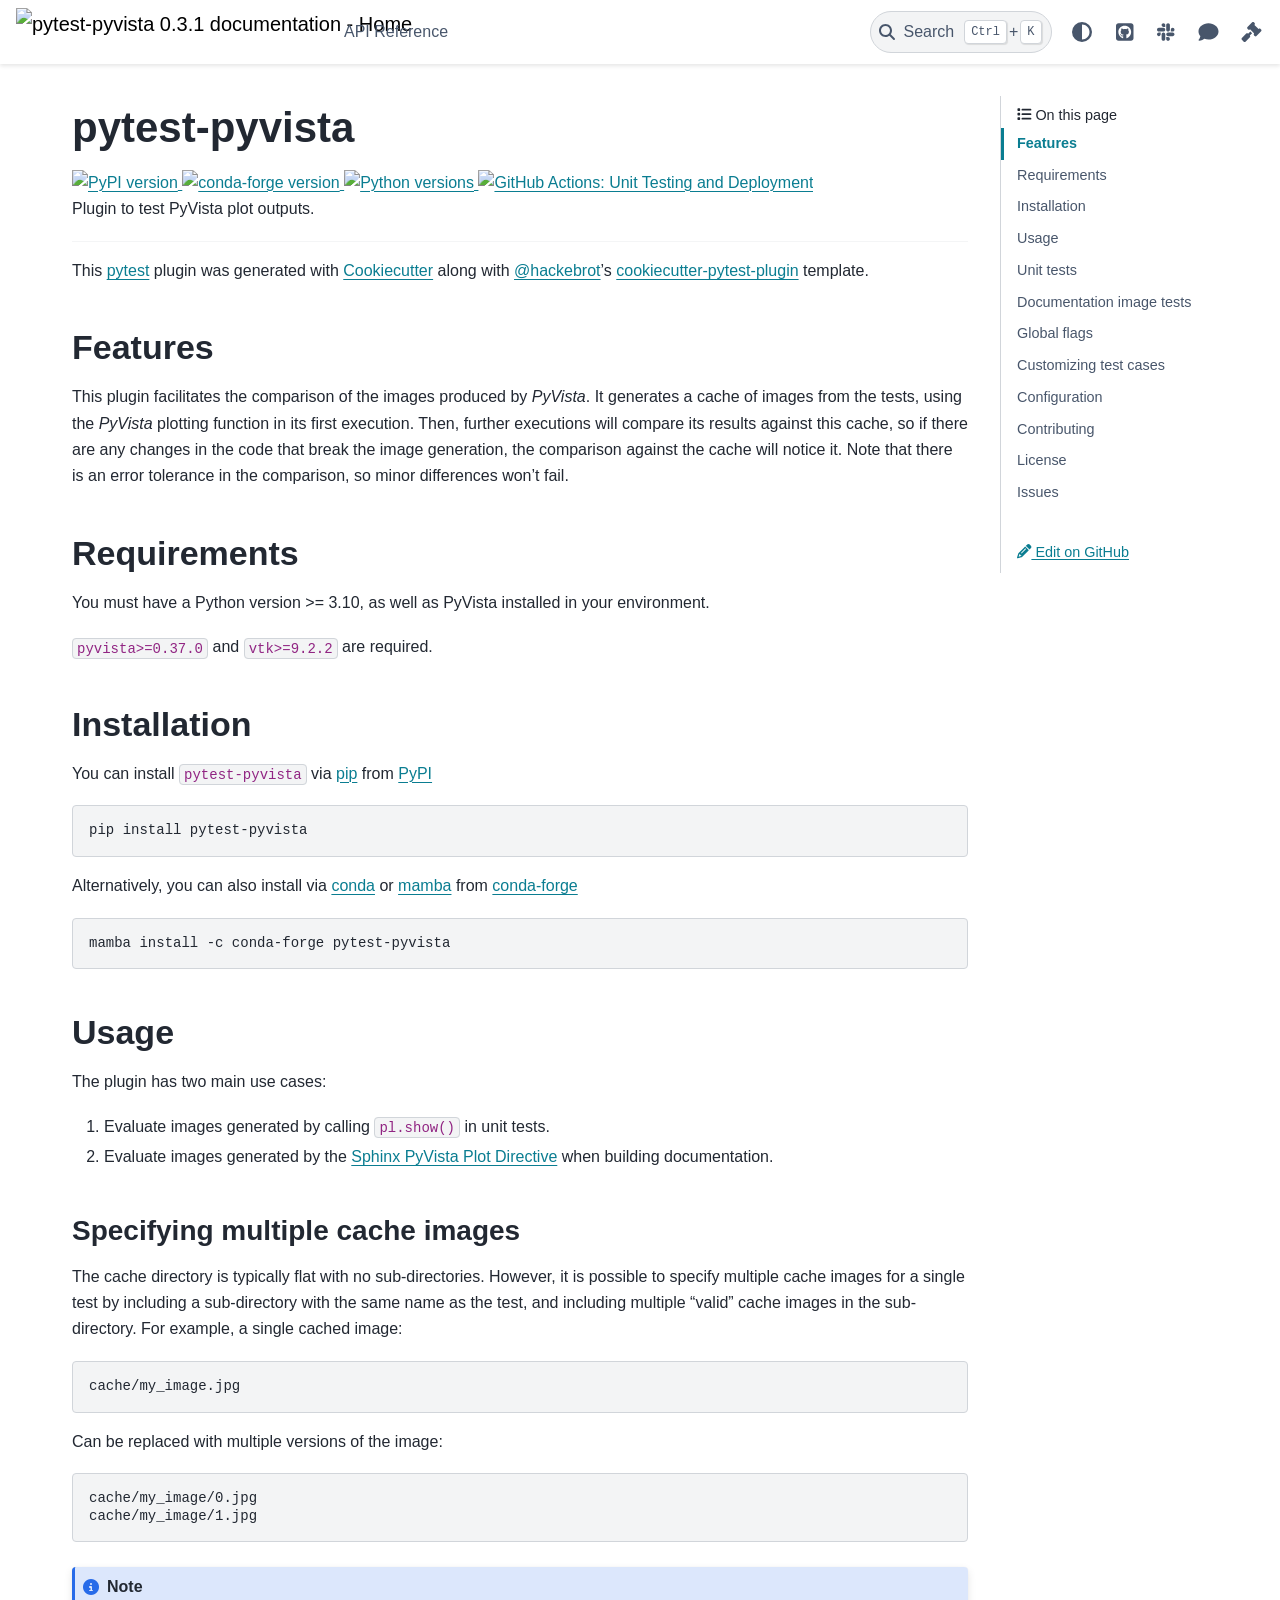
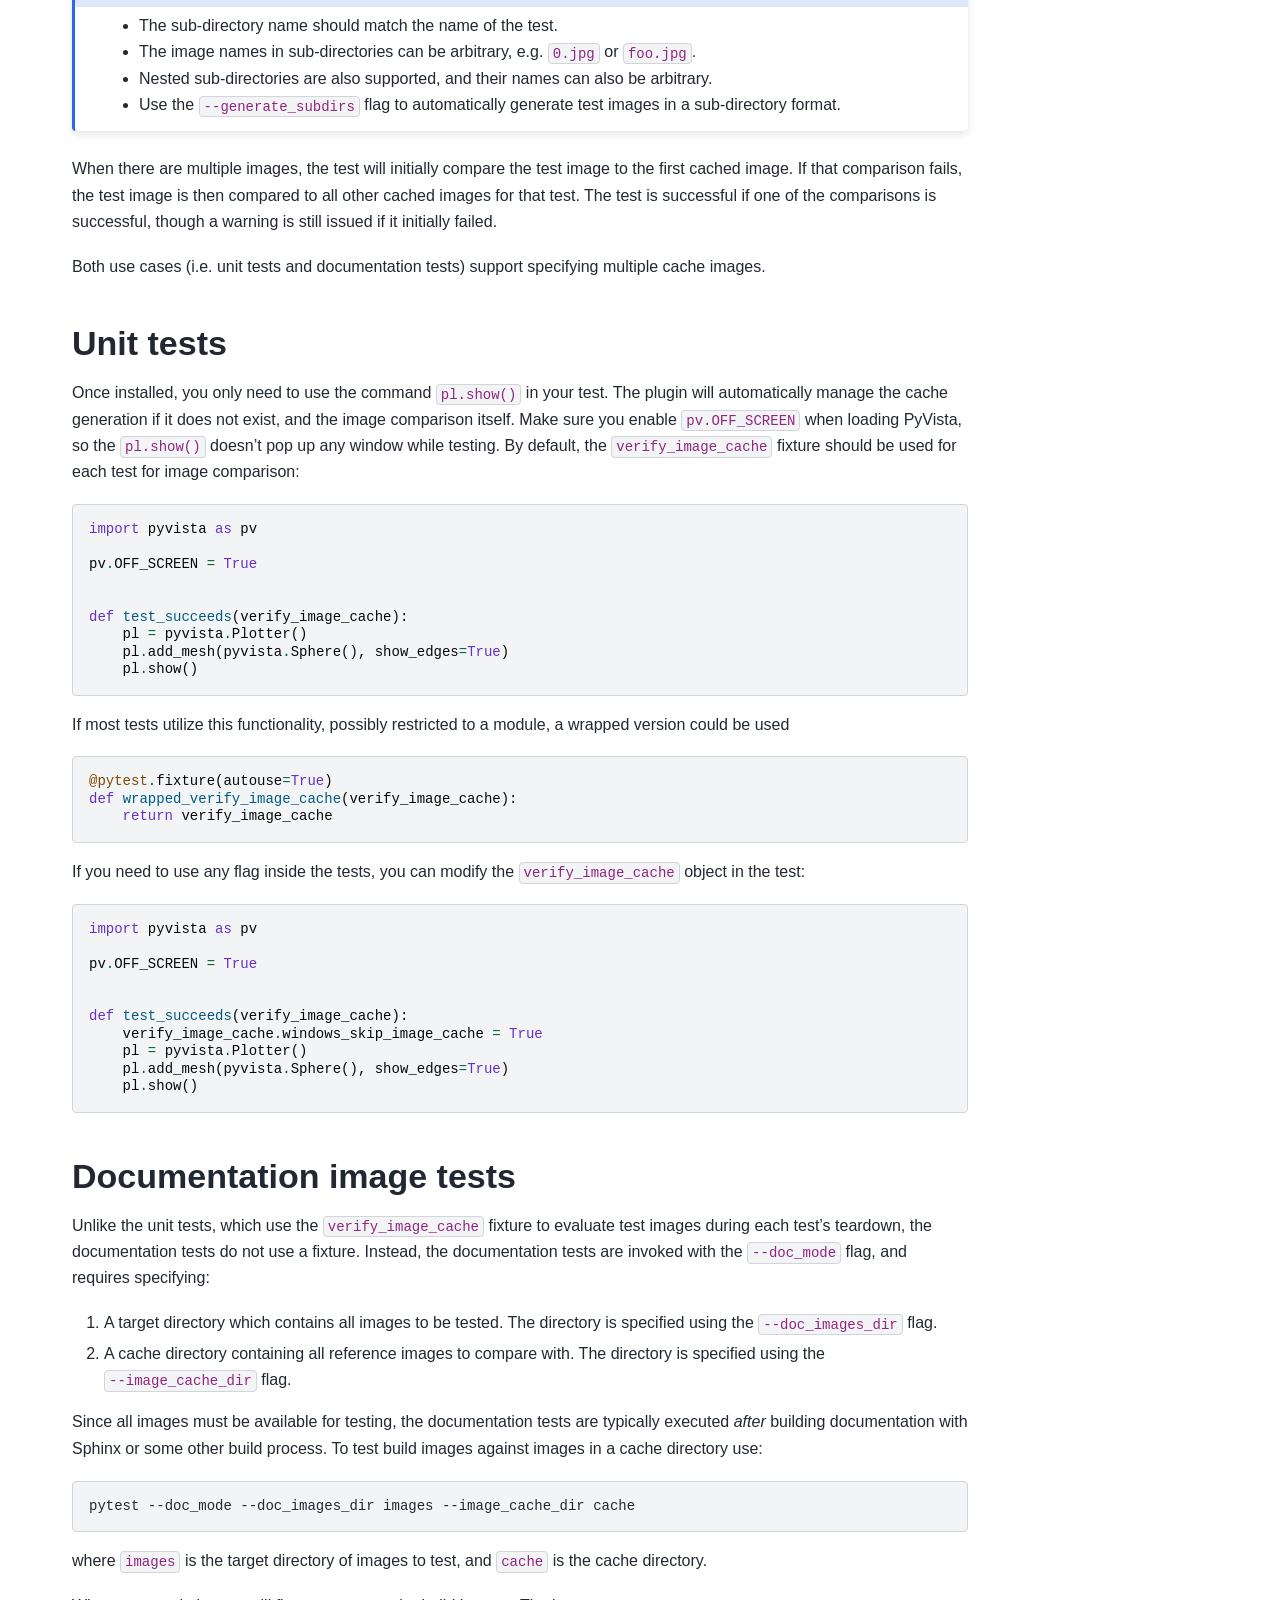
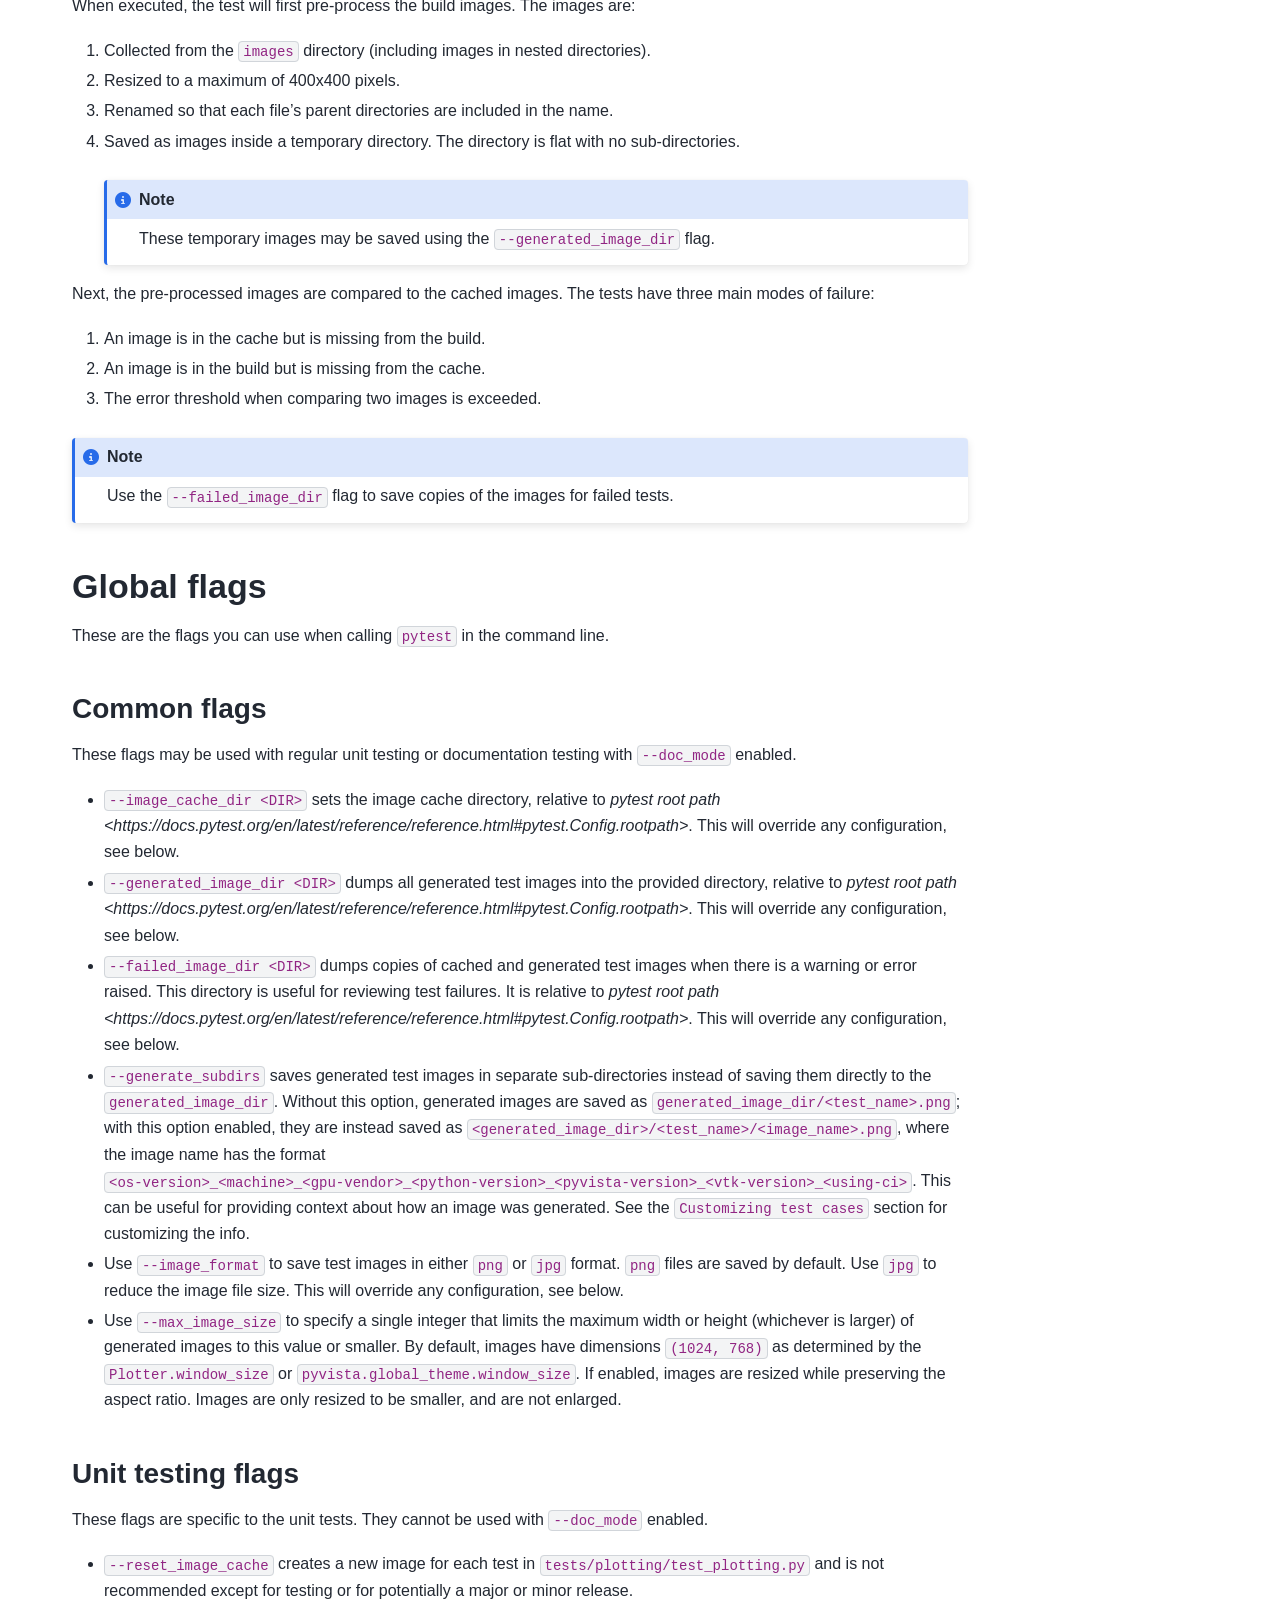
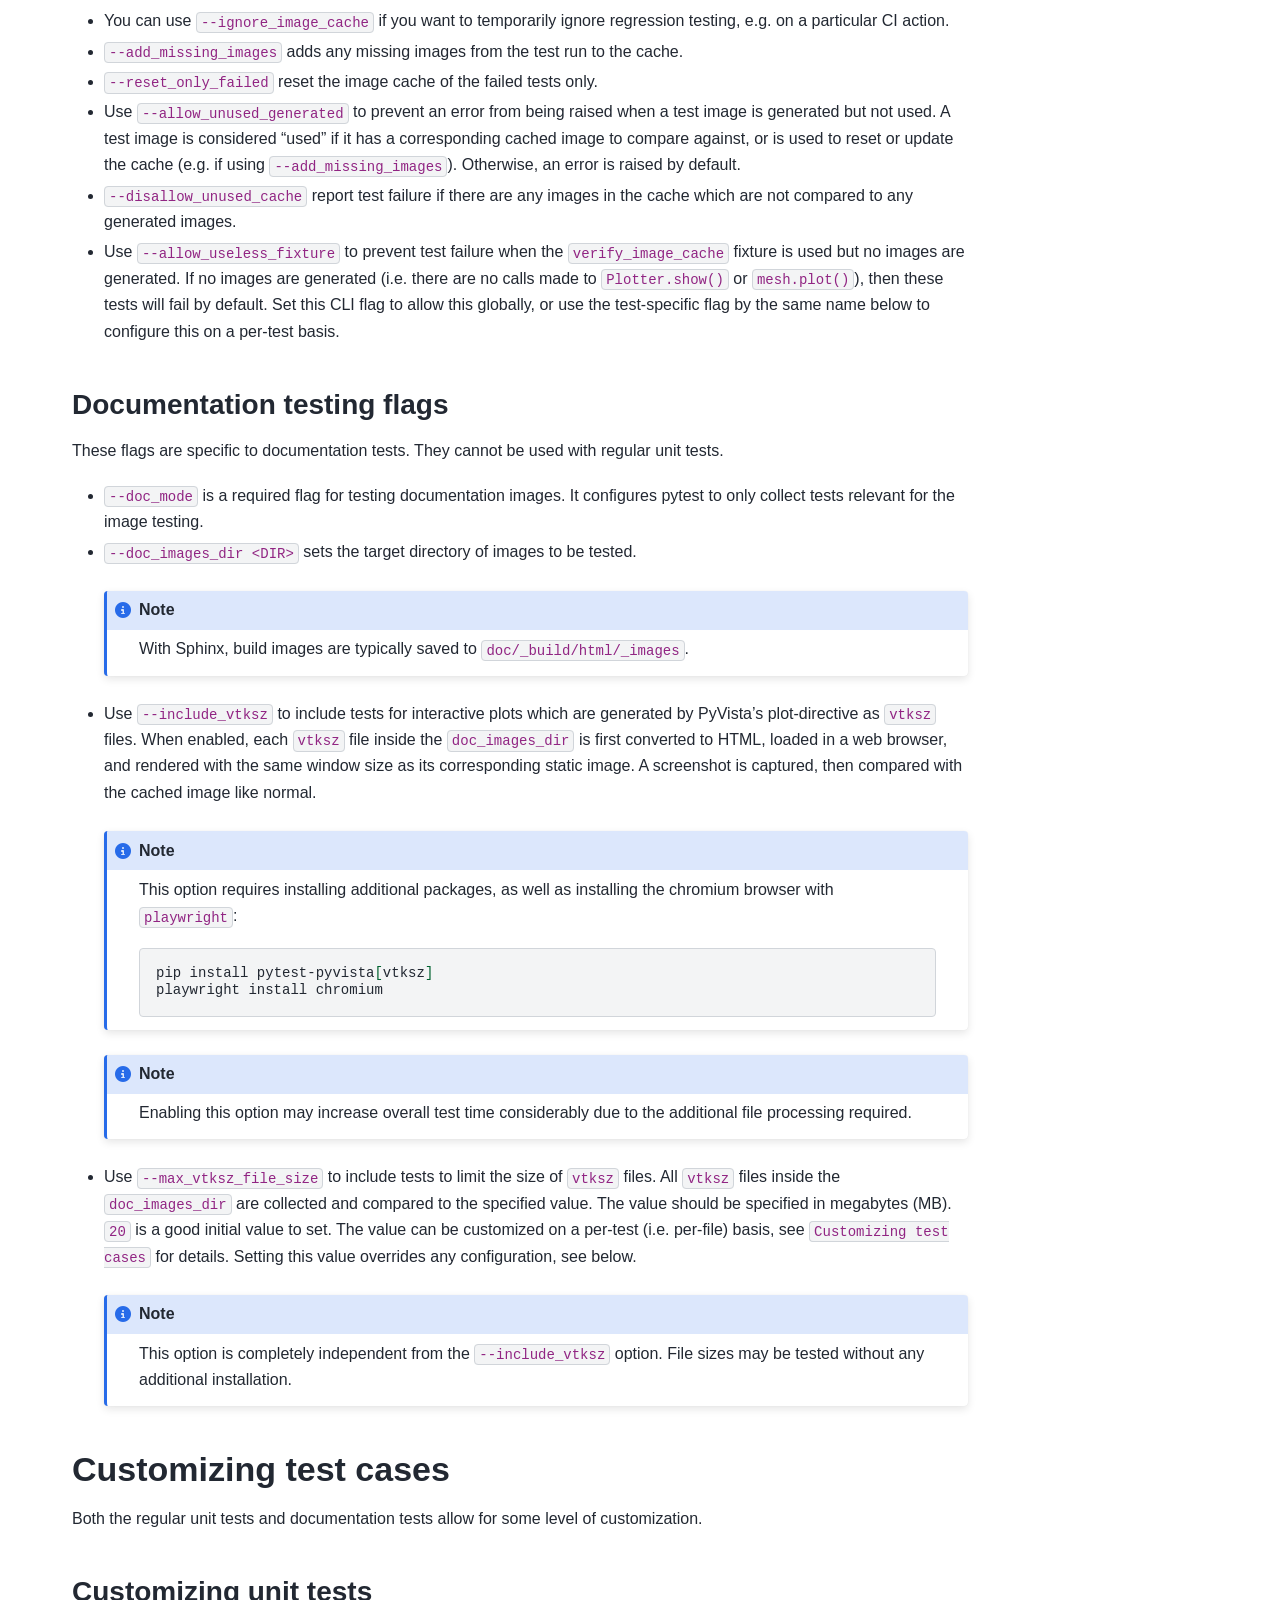
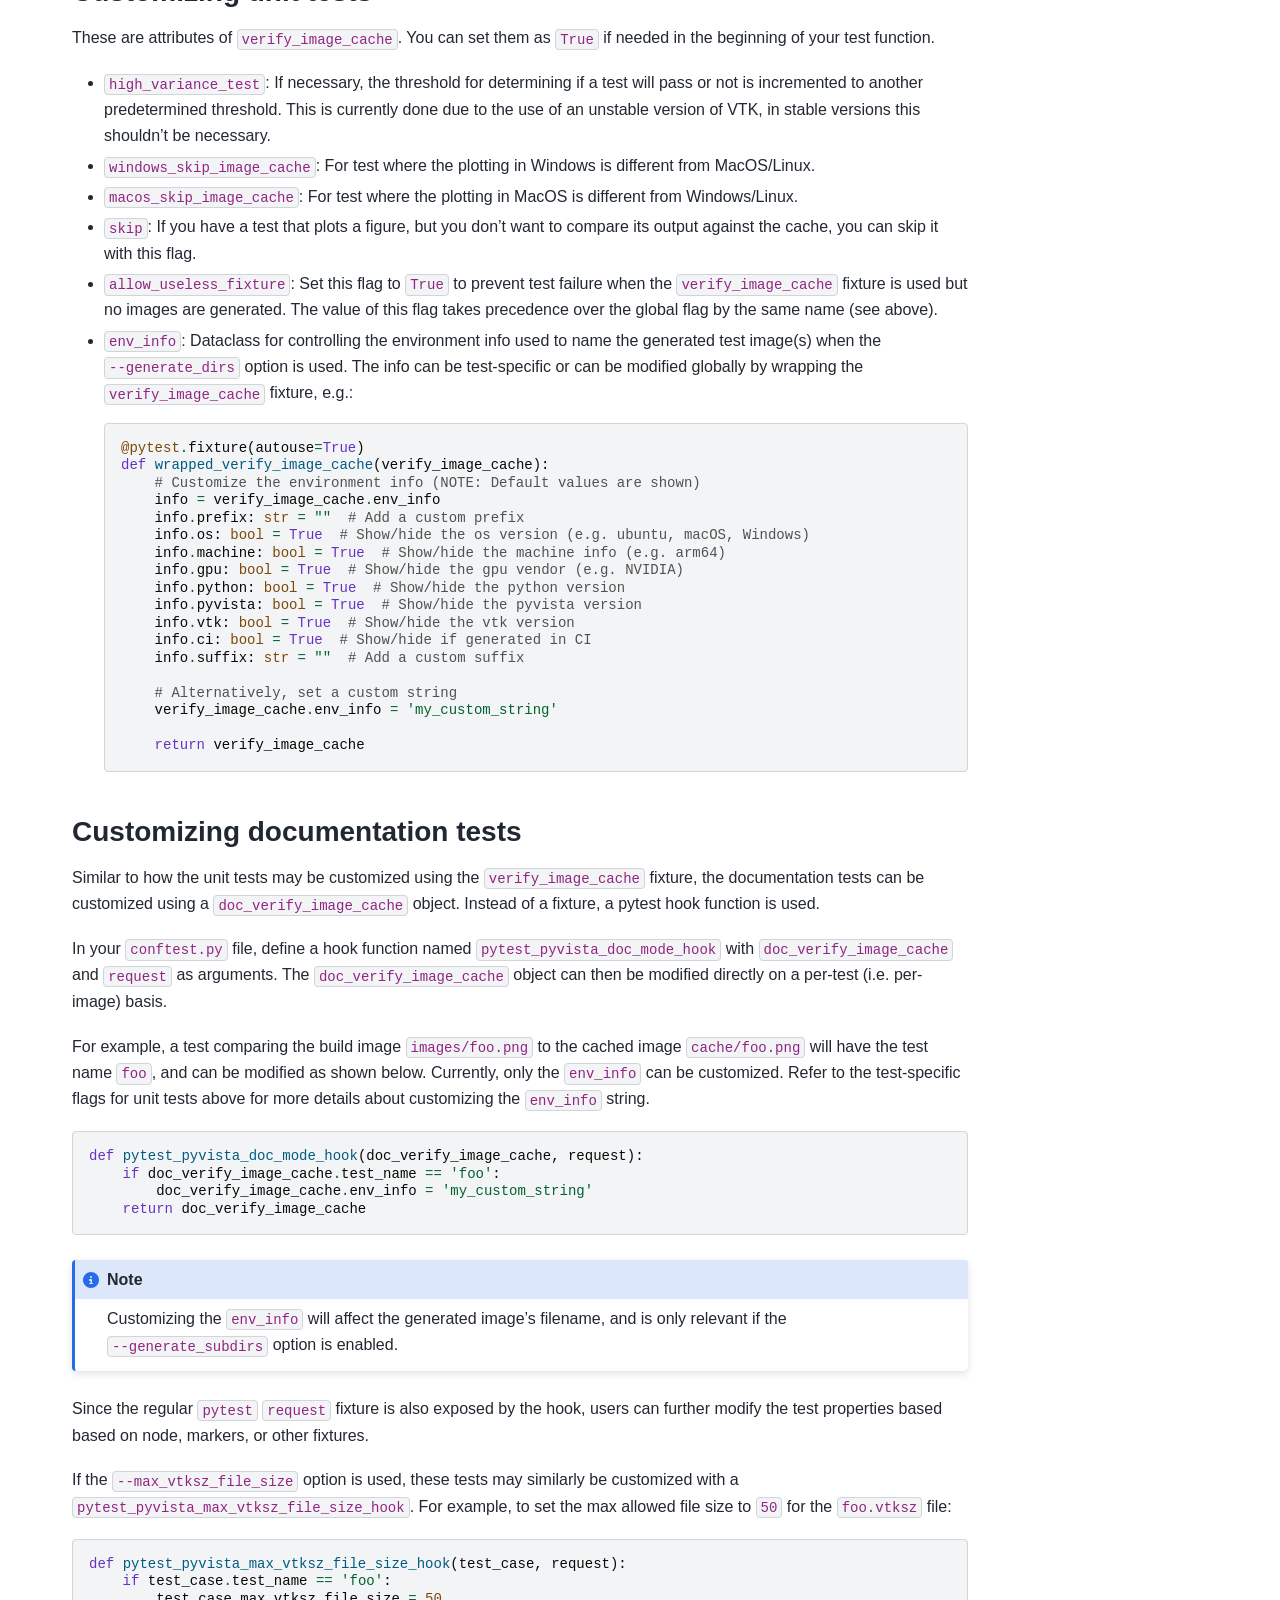
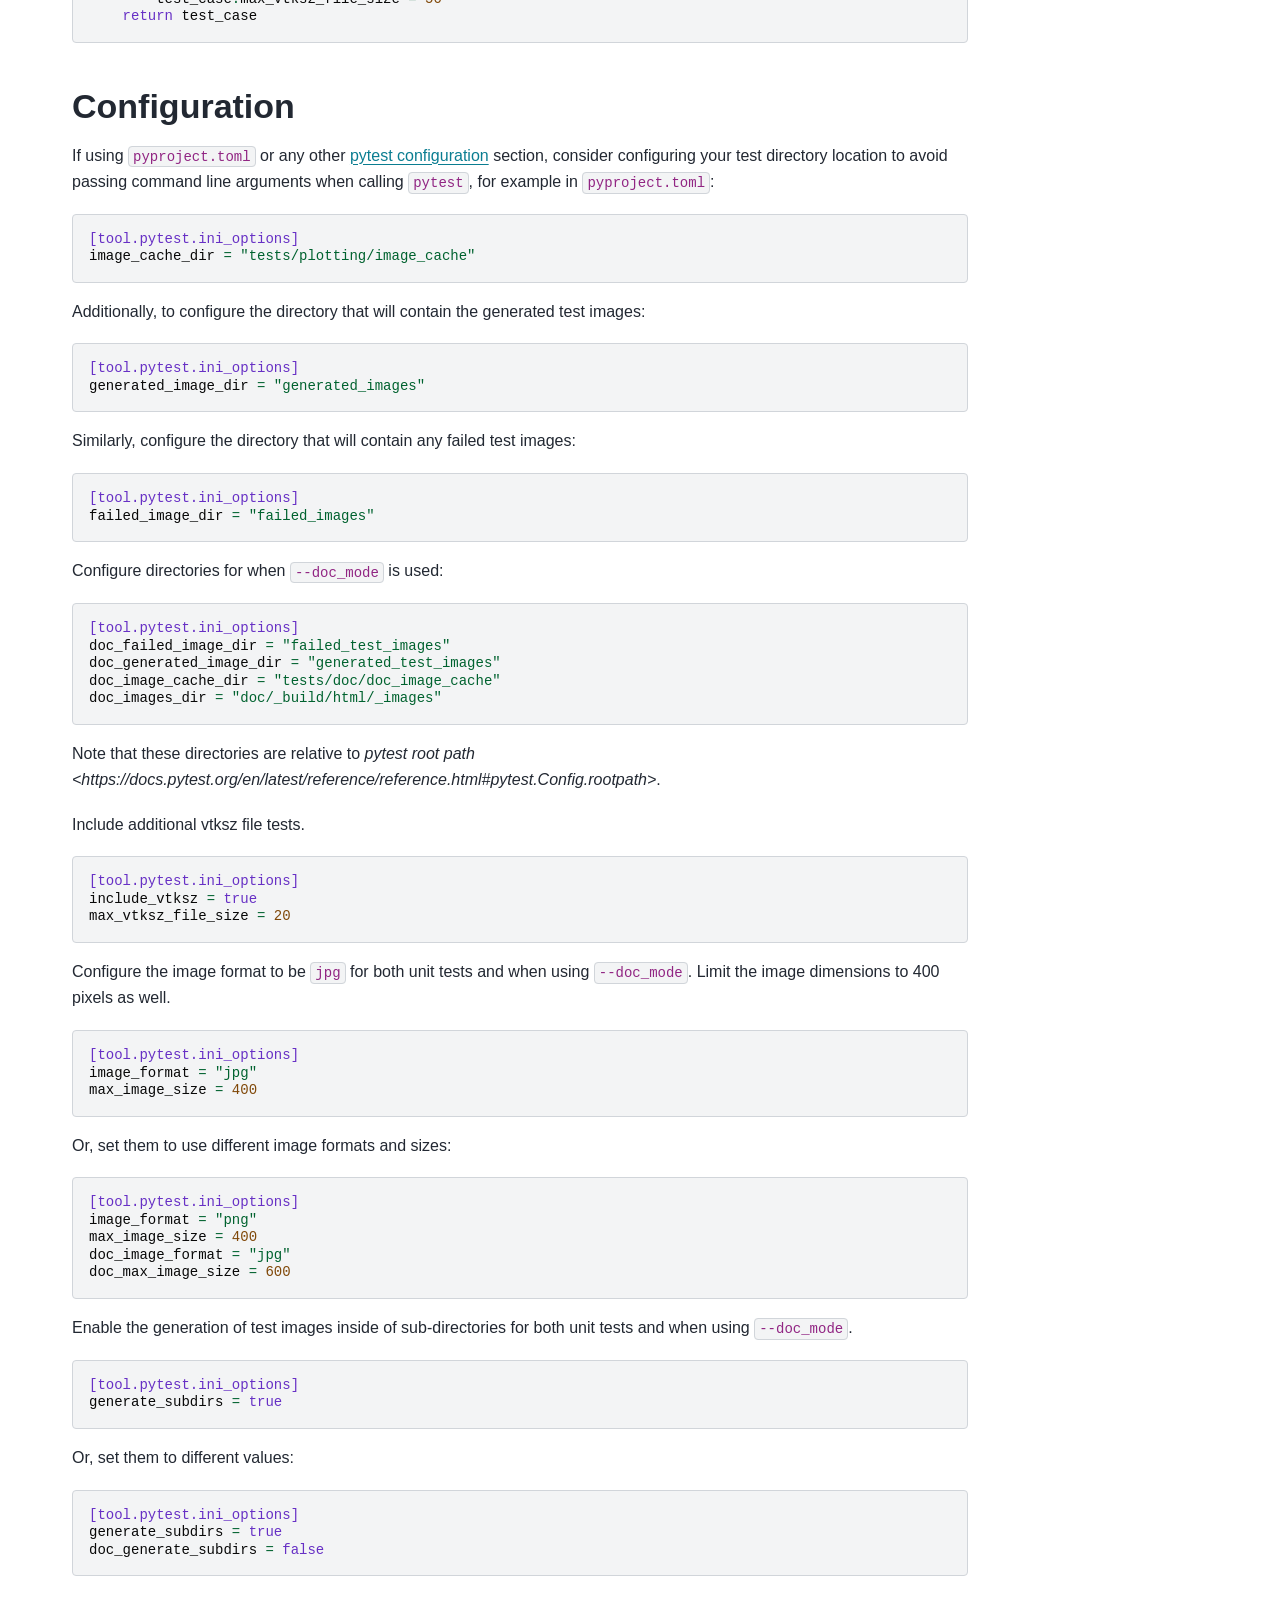
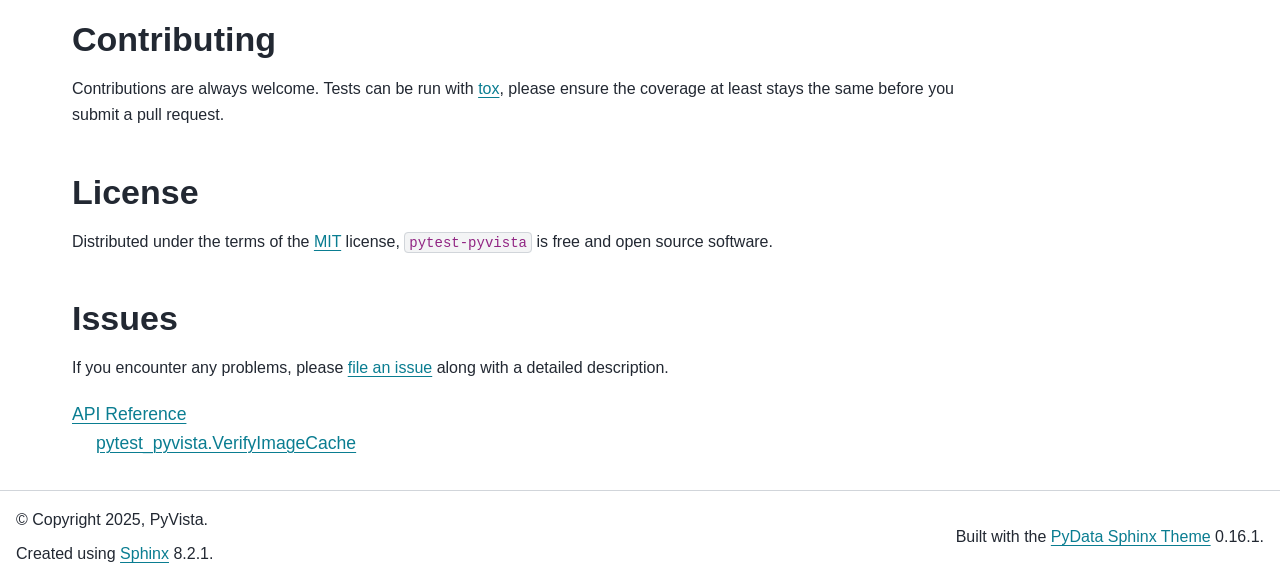
==== commit 25186ff2: "deploy: de0f6f666e1716fb19a604a001603f83b73b707f" ====
--- a/index.html
+++ b/index.html
@@ -8,7 +8,7 @@
     <meta charset="utf-8" />
     <meta name="viewport" content="width=device-width, initial-scale=1.0" /><meta name="viewport" content="width=device-width, initial-scale=1" />
 
-    <title>pytest-pyvista &#8212; pytest-pyvista 0.3.0 documentation</title>
+    <title>pytest-pyvista &#8212; pytest-pyvista 0.3.1 documentation</title>
   
   
   
@@ -39,7 +39,7 @@
   <link rel="preload" as="script" href="_static/scripts/bootstrap.js?digest=8878045cc6db502f8baf" />
 <link rel="preload" as="script" href="_static/scripts/pydata-sphinx-theme.js?digest=8878045cc6db502f8baf" />
 
-    <script src="_static/documentation_options.js?v=e259d695"></script>
+    <script src="_static/documentation_options.js?v=4621528c"></script>
     <script src="_static/doctools.js?v=9bcbadda"></script>
     <script src="_static/sphinx_highlight.js?v=dc90522c"></script>
     <script src="_static/clipboard.min.js?v=a7894cd8"></script>
@@ -50,7 +50,7 @@
     <link rel="next" title="API Reference" href="api.html" />
   <meta name="viewport" content="width=device-width, initial-scale=1"/>
   <meta name="docsearch:language" content="en"/>
-  <meta name="docsearch:version" content="0.3.0" />
+  <meta name="docsearch:version" content="0.3.1" />
   </head>
   
   
@@ -116,8 +116,8 @@
       
     
     
-    <img src="https://docs.pyvista.org/_static/pyvista_logo_sm.png" class="logo__image only-light" alt="pytest-pyvista 0.3.0 documentation - Home"/>
-    <img src="https://docs.pyvista.org/_static/pyvista_logo_sm.png" class="logo__image only-dark pst-js-only" alt="pytest-pyvista 0.3.0 documentation - Home"/>
+    <img src="https://docs.pyvista.org/_static/pyvista_logo_sm.png" class="logo__image only-light" alt="pytest-pyvista 0.3.1 documentation - Home"/>
+    <img src="https://docs.pyvista.org/_static/pyvista_logo_sm.png" class="logo__image only-dark pst-js-only" alt="pytest-pyvista 0.3.1 documentation - Home"/>
   
   
 </a></div>
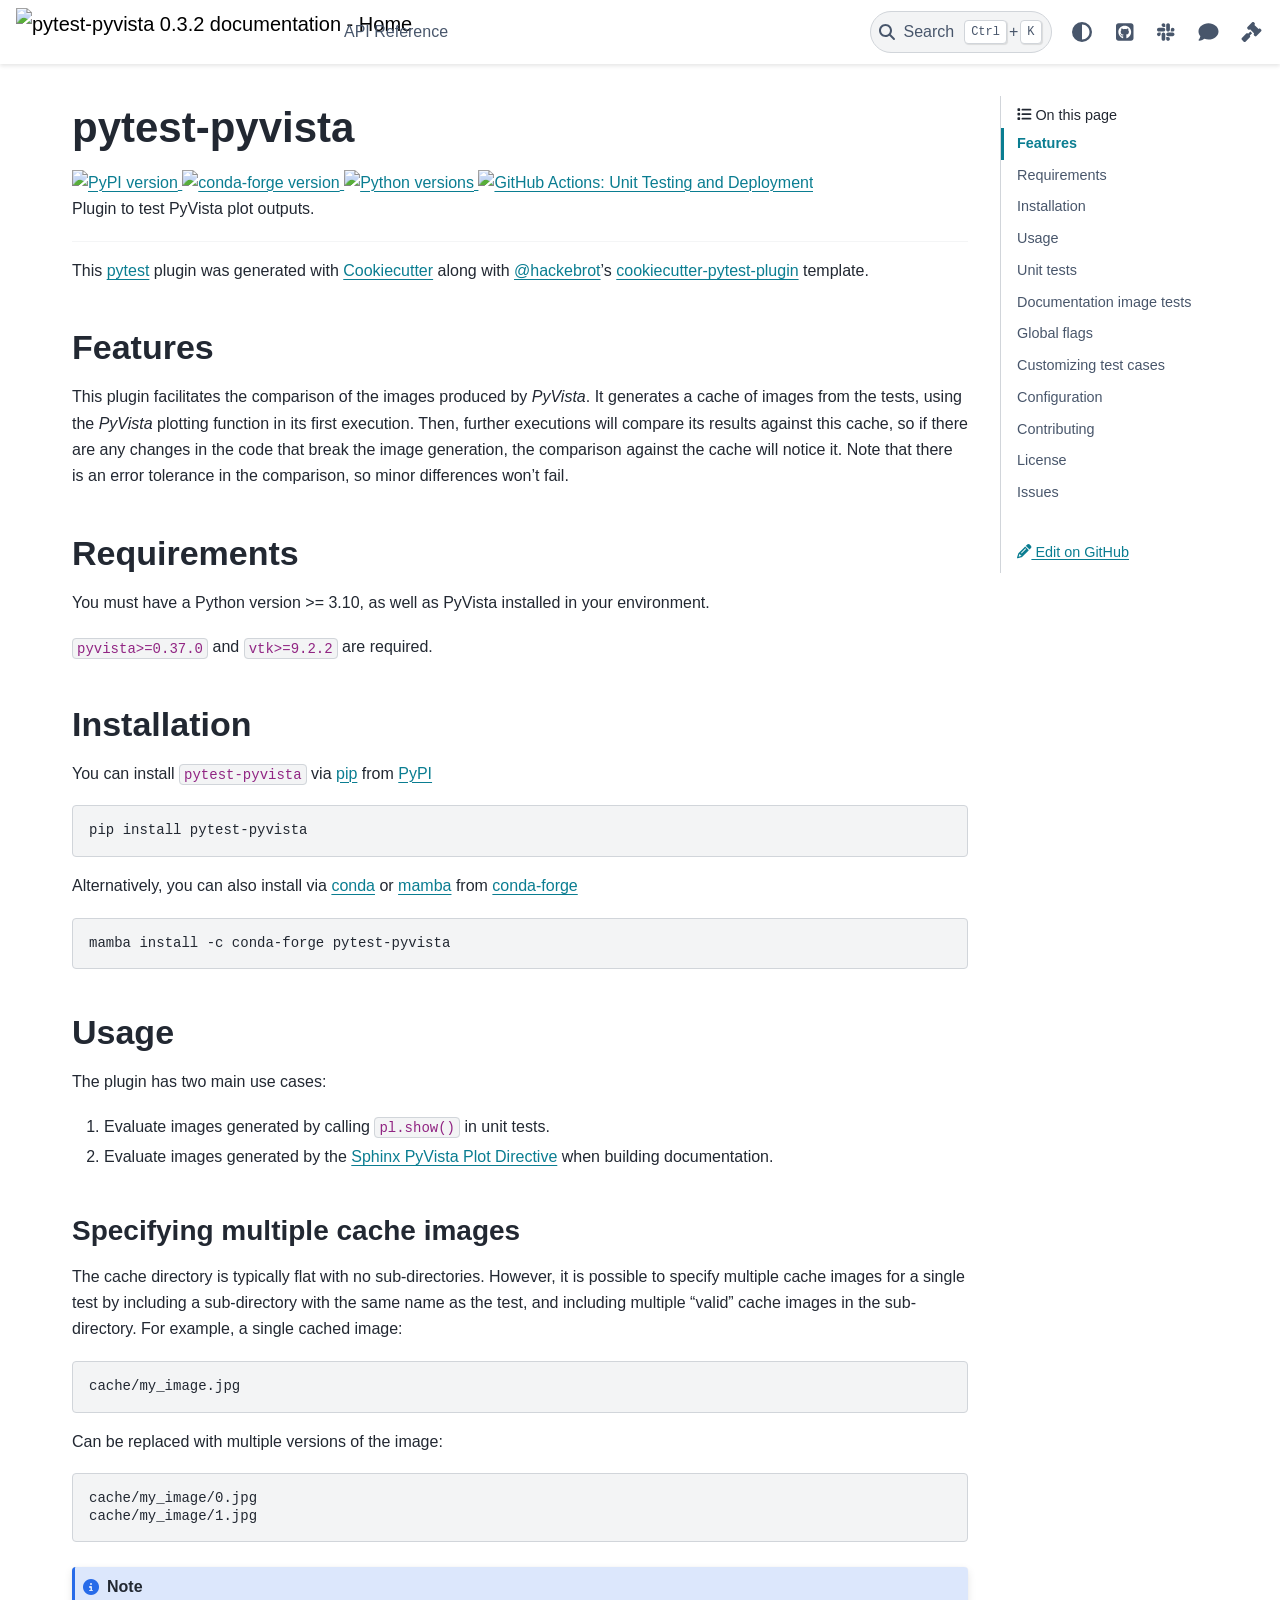
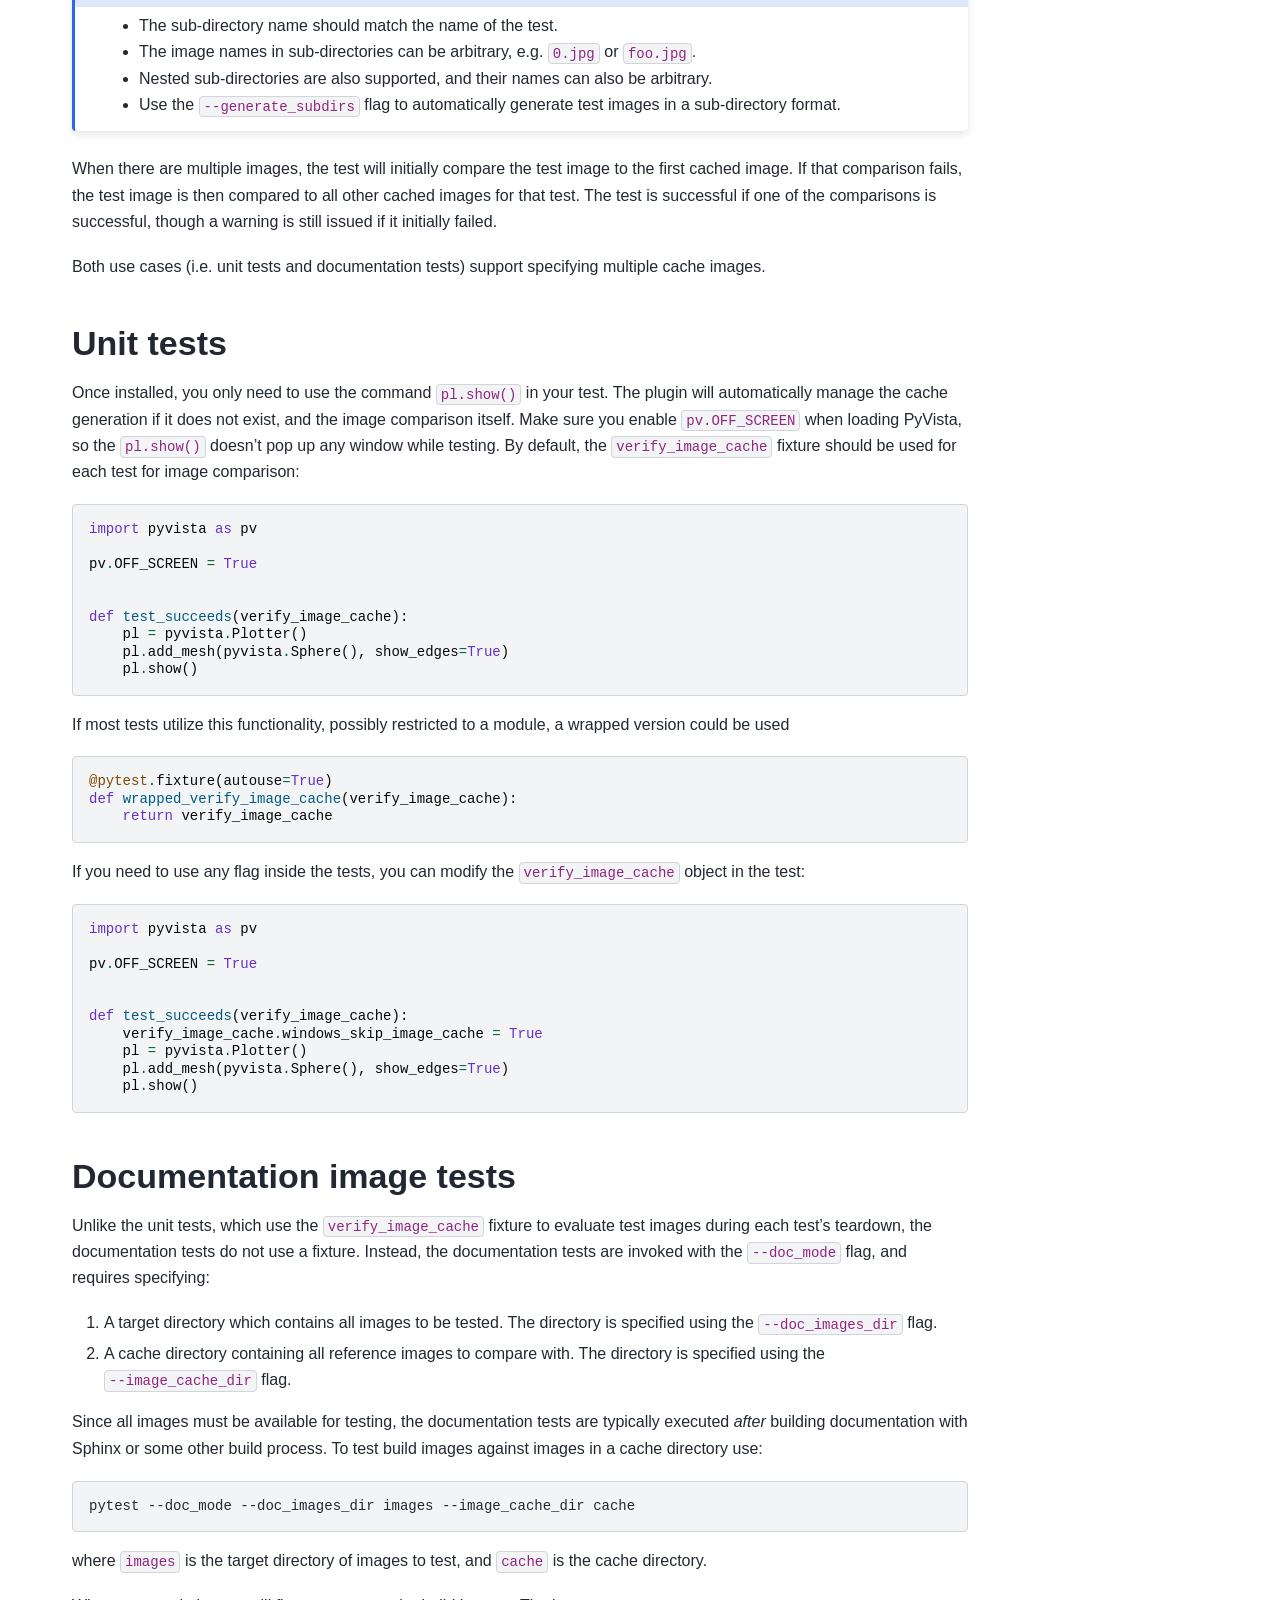
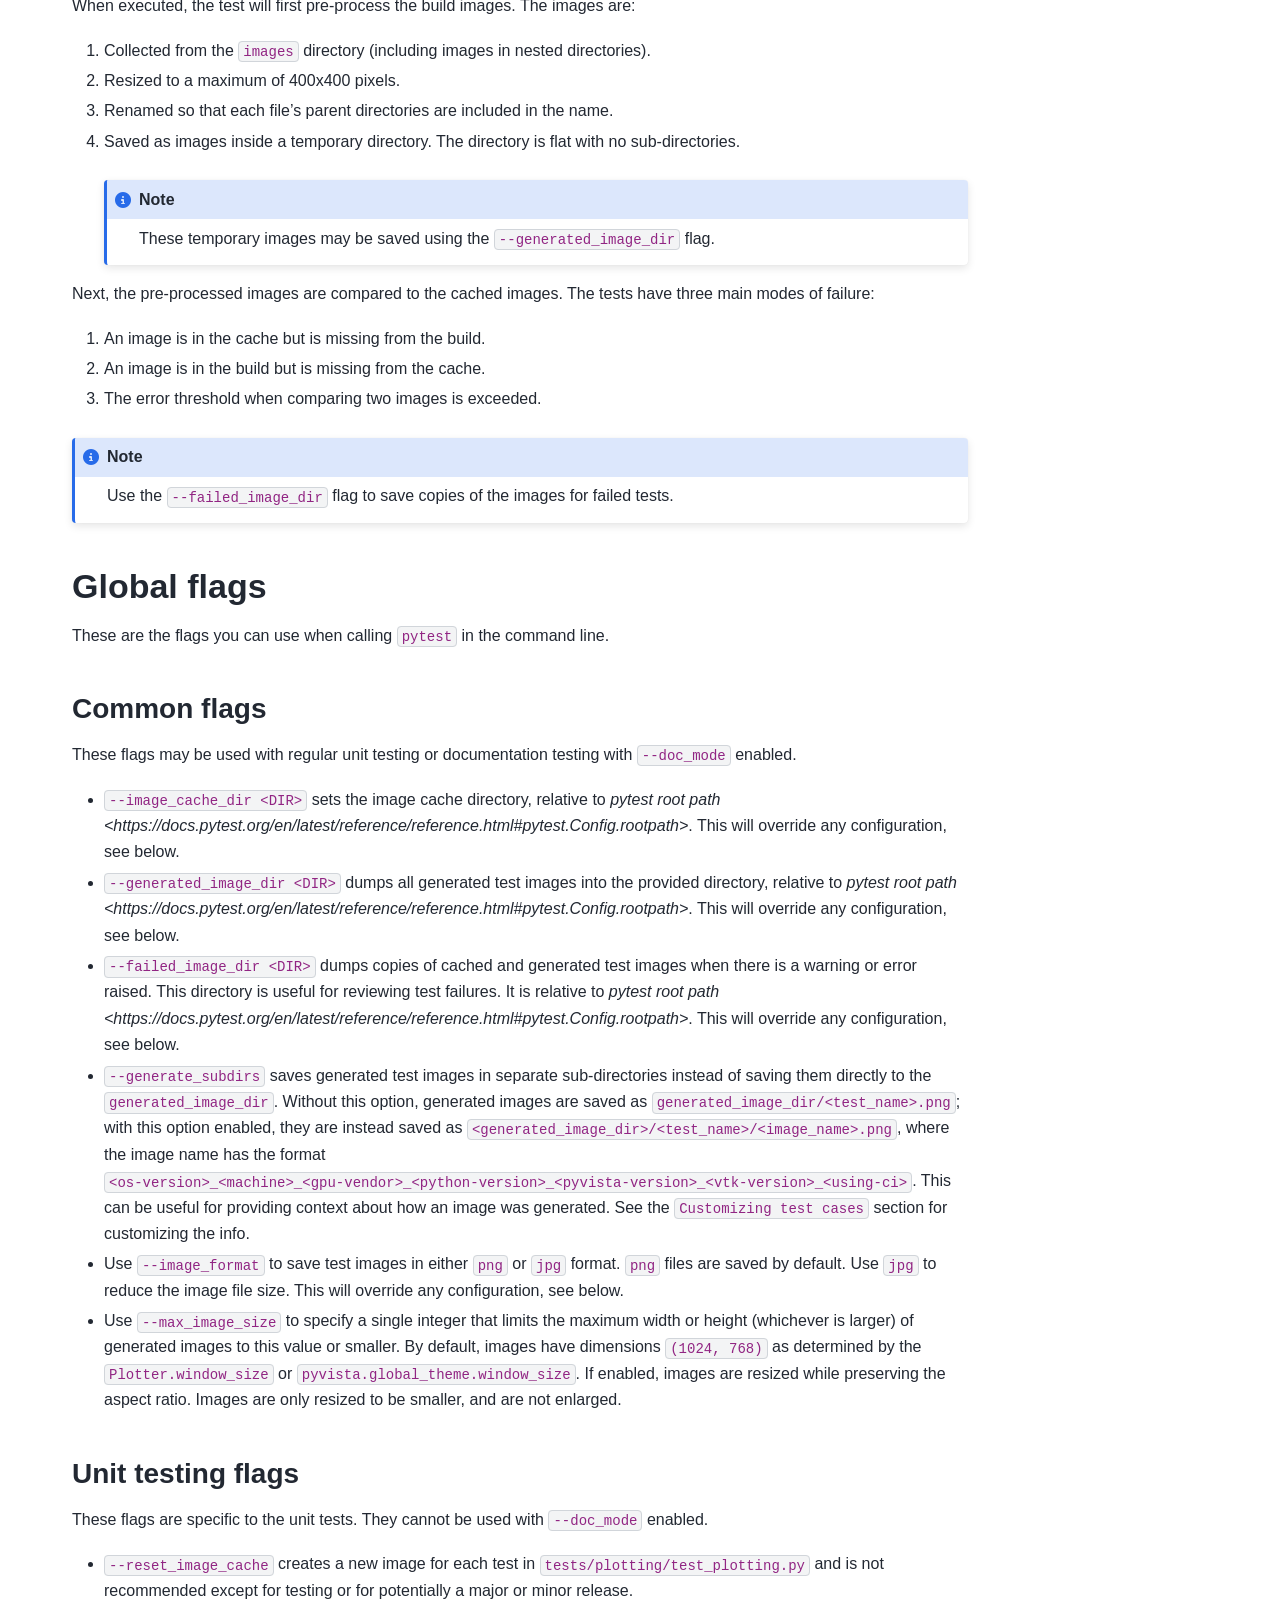
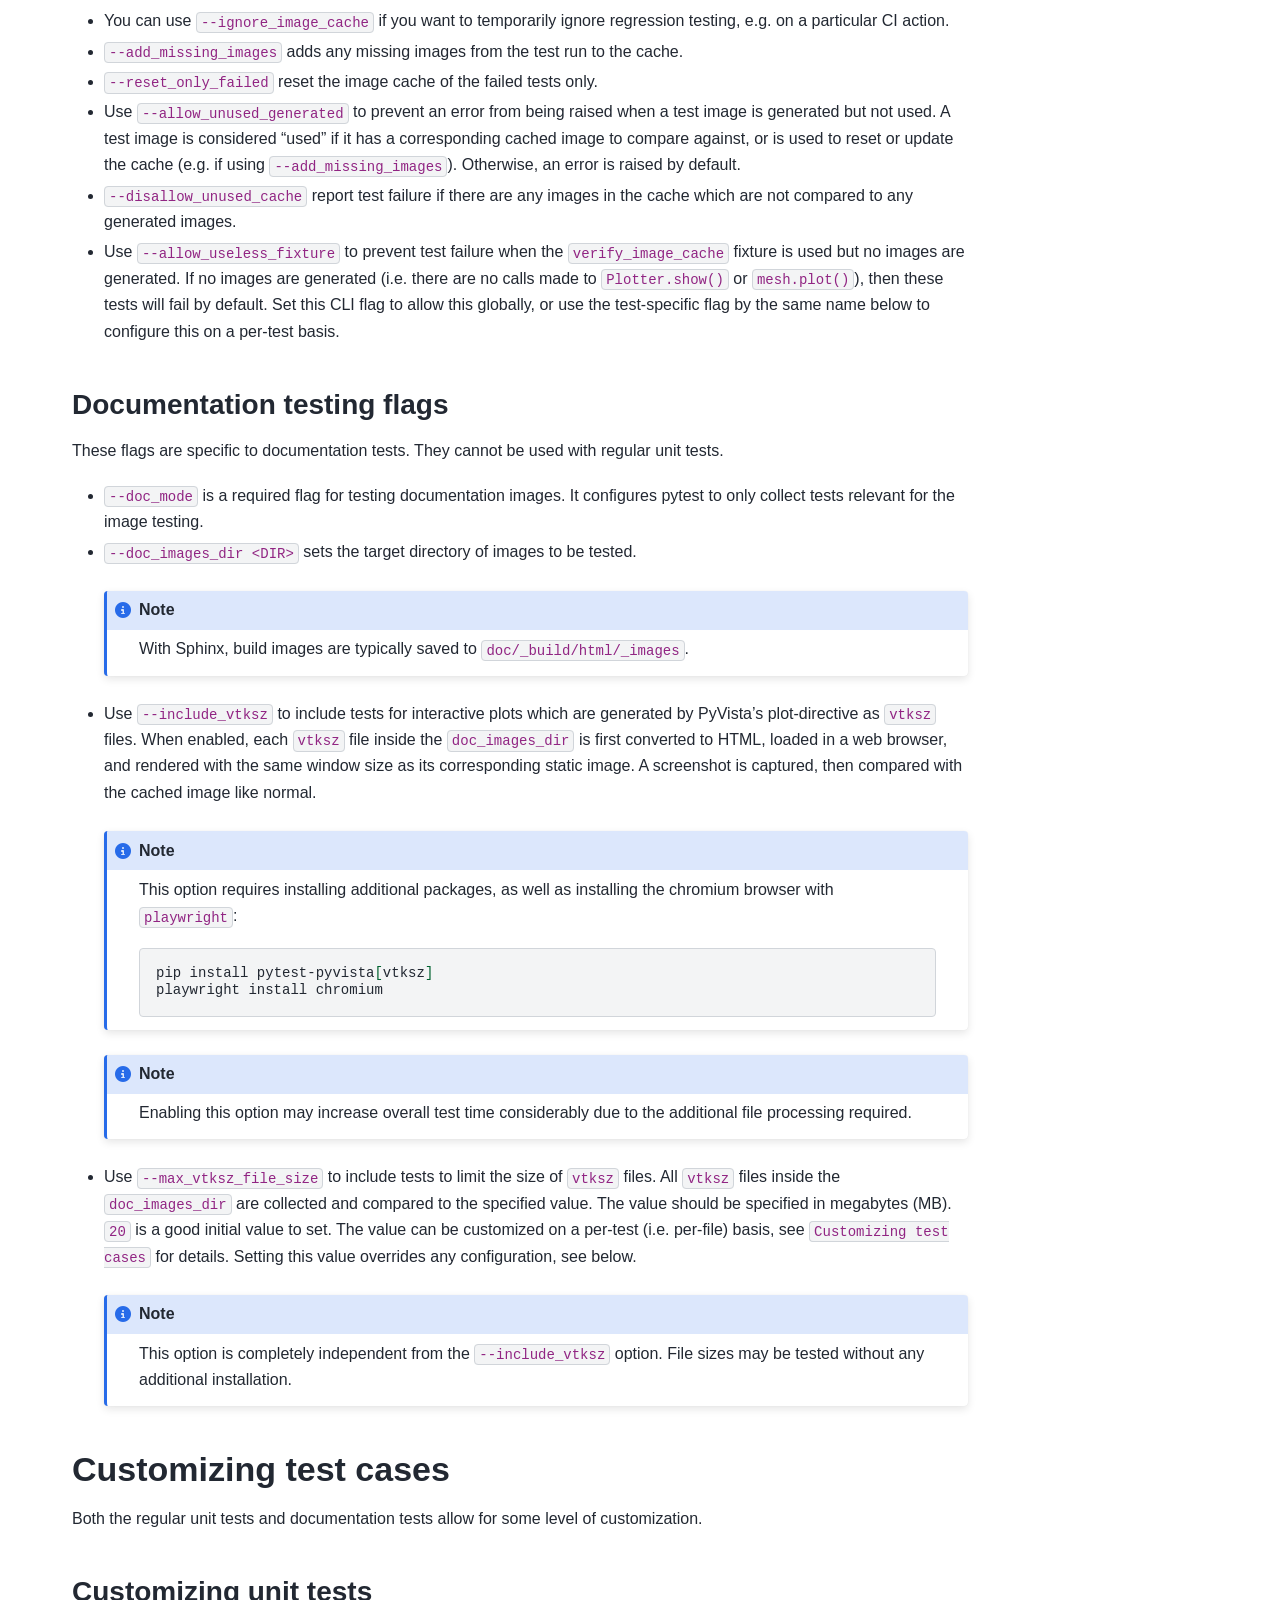
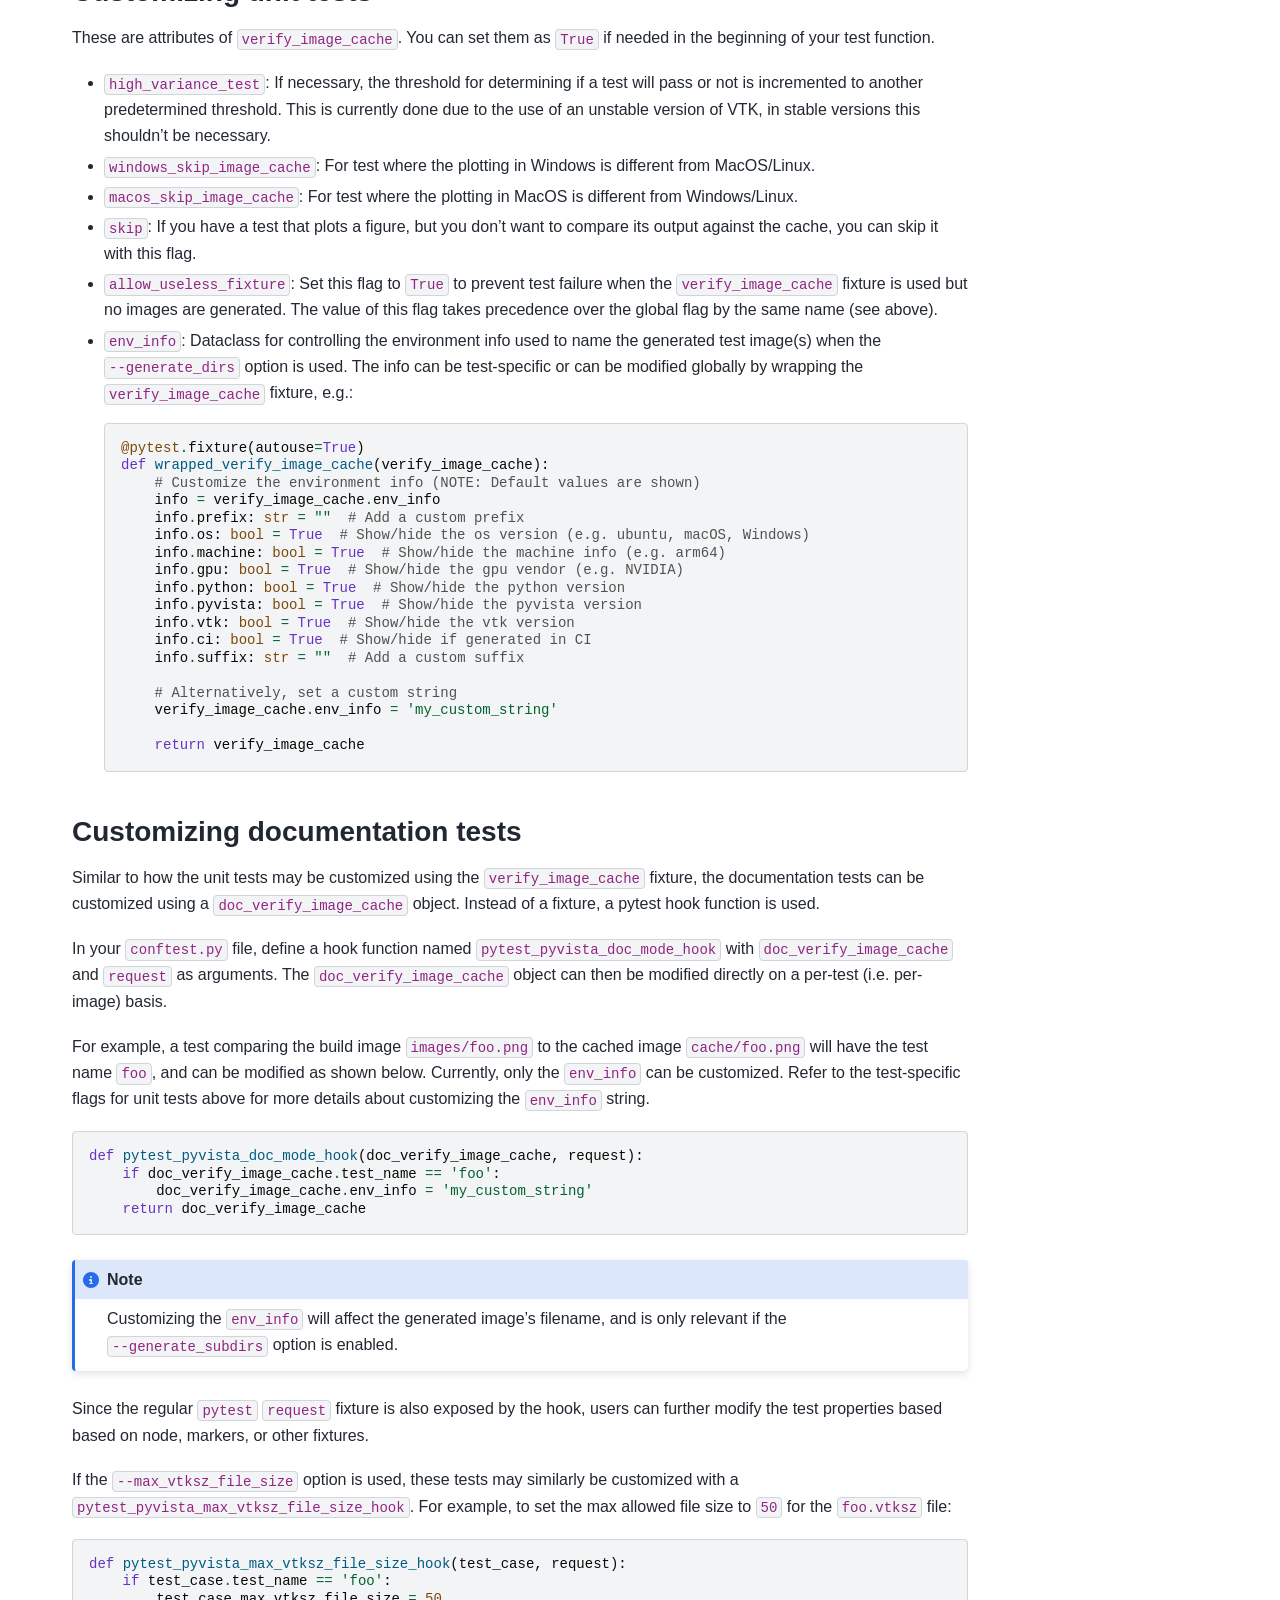
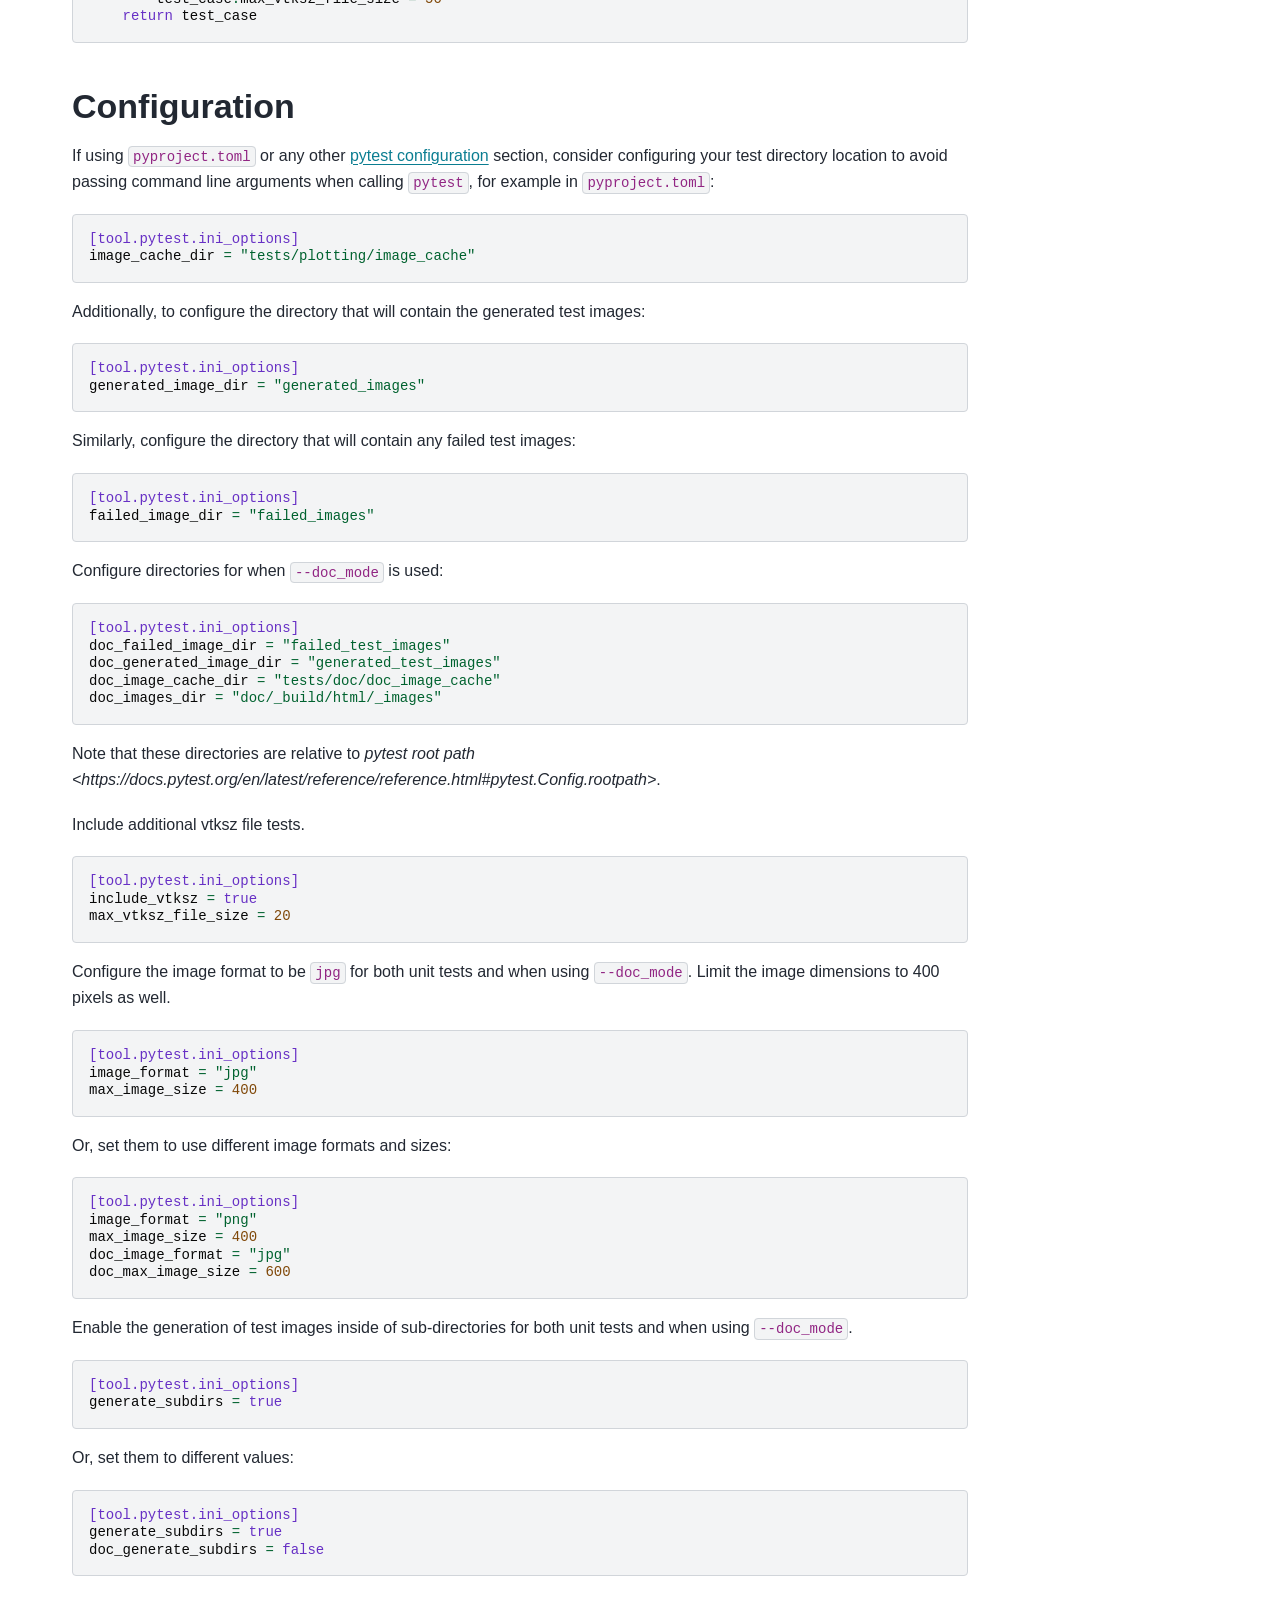
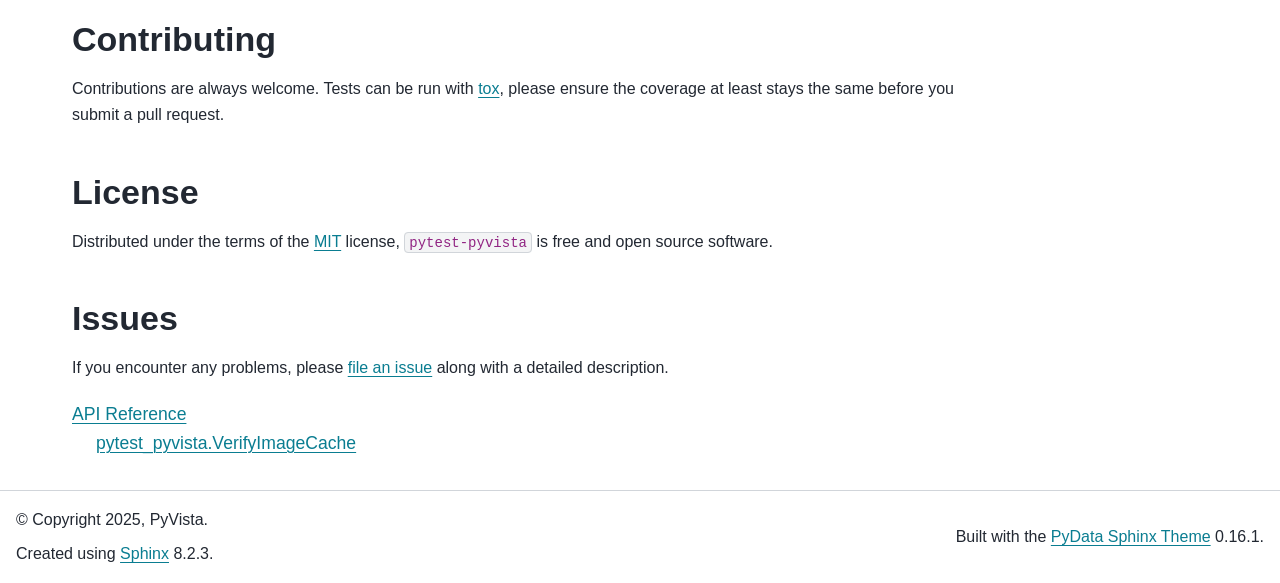
==== commit b0a39053: "deploy: c9ebaf48e07417b10183661ffc116e77f3d5f480" ====
--- a/index.html
+++ b/index.html
@@ -8,7 +8,7 @@
     <meta charset="utf-8" />
     <meta name="viewport" content="width=device-width, initial-scale=1.0" /><meta name="viewport" content="width=device-width, initial-scale=1" />
 
-    <title>pytest-pyvista &#8212; pytest-pyvista 0.3.1 documentation</title>
+    <title>pytest-pyvista &#8212; pytest-pyvista 0.3.2 documentation</title>
   
   
   
@@ -39,7 +39,7 @@
   <link rel="preload" as="script" href="_static/scripts/bootstrap.js?digest=8878045cc6db502f8baf" />
 <link rel="preload" as="script" href="_static/scripts/pydata-sphinx-theme.js?digest=8878045cc6db502f8baf" />
 
-    <script src="_static/documentation_options.js?v=4621528c"></script>
+    <script src="_static/documentation_options.js?v=71d9d8e6"></script>
     <script src="_static/doctools.js?v=9bcbadda"></script>
     <script src="_static/sphinx_highlight.js?v=dc90522c"></script>
     <script src="_static/clipboard.min.js?v=a7894cd8"></script>
@@ -50,7 +50,7 @@
     <link rel="next" title="API Reference" href="api.html" />
   <meta name="viewport" content="width=device-width, initial-scale=1"/>
   <meta name="docsearch:language" content="en"/>
-  <meta name="docsearch:version" content="0.3.1" />
+  <meta name="docsearch:version" content="0.3.2" />
   </head>
   
   
@@ -116,8 +116,8 @@
       
     
     
-    <img src="https://docs.pyvista.org/_static/pyvista_logo_sm.png" class="logo__image only-light" alt="pytest-pyvista 0.3.1 documentation - Home"/>
-    <img src="https://docs.pyvista.org/_static/pyvista_logo_sm.png" class="logo__image only-dark pst-js-only" alt="pytest-pyvista 0.3.1 documentation - Home"/>
+    <img src="https://docs.pyvista.org/_static/pyvista_logo_sm.png" class="logo__image only-light" alt="pytest-pyvista 0.3.2 documentation - Home"/>
+    <img src="https://docs.pyvista.org/_static/pyvista_logo_sm.png" class="logo__image only-dark pst-js-only" alt="pytest-pyvista 0.3.2 documentation - Home"/>
   
   
 </a></div>
@@ -924,7 +924,7 @@
         <div class="footer-item">
 
   <p class="sphinx-version">
-    Created using <a href="https://www.sphinx-doc.org/">Sphinx</a> 8.2.1.
+    Created using <a href="https://www.sphinx-doc.org/">Sphinx</a> 8.2.3.
     <br/>
   </p>
 </div>
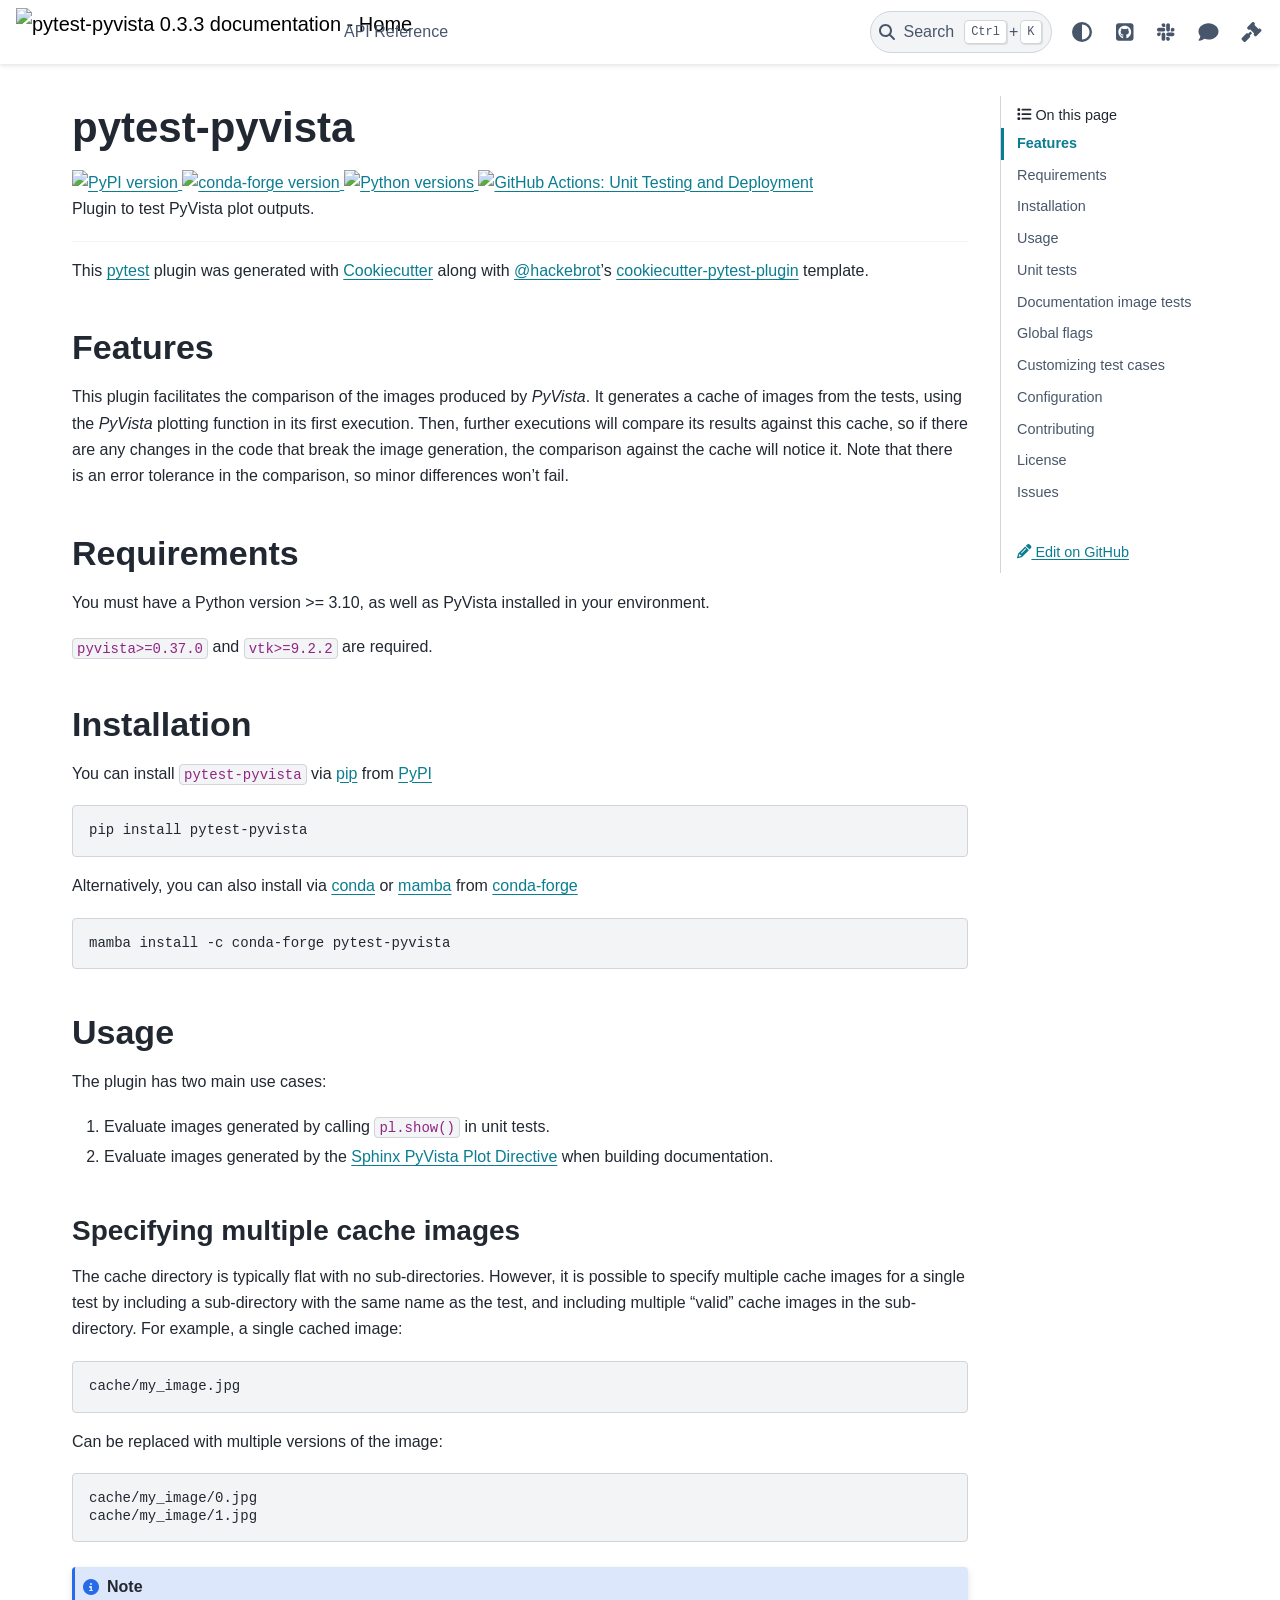
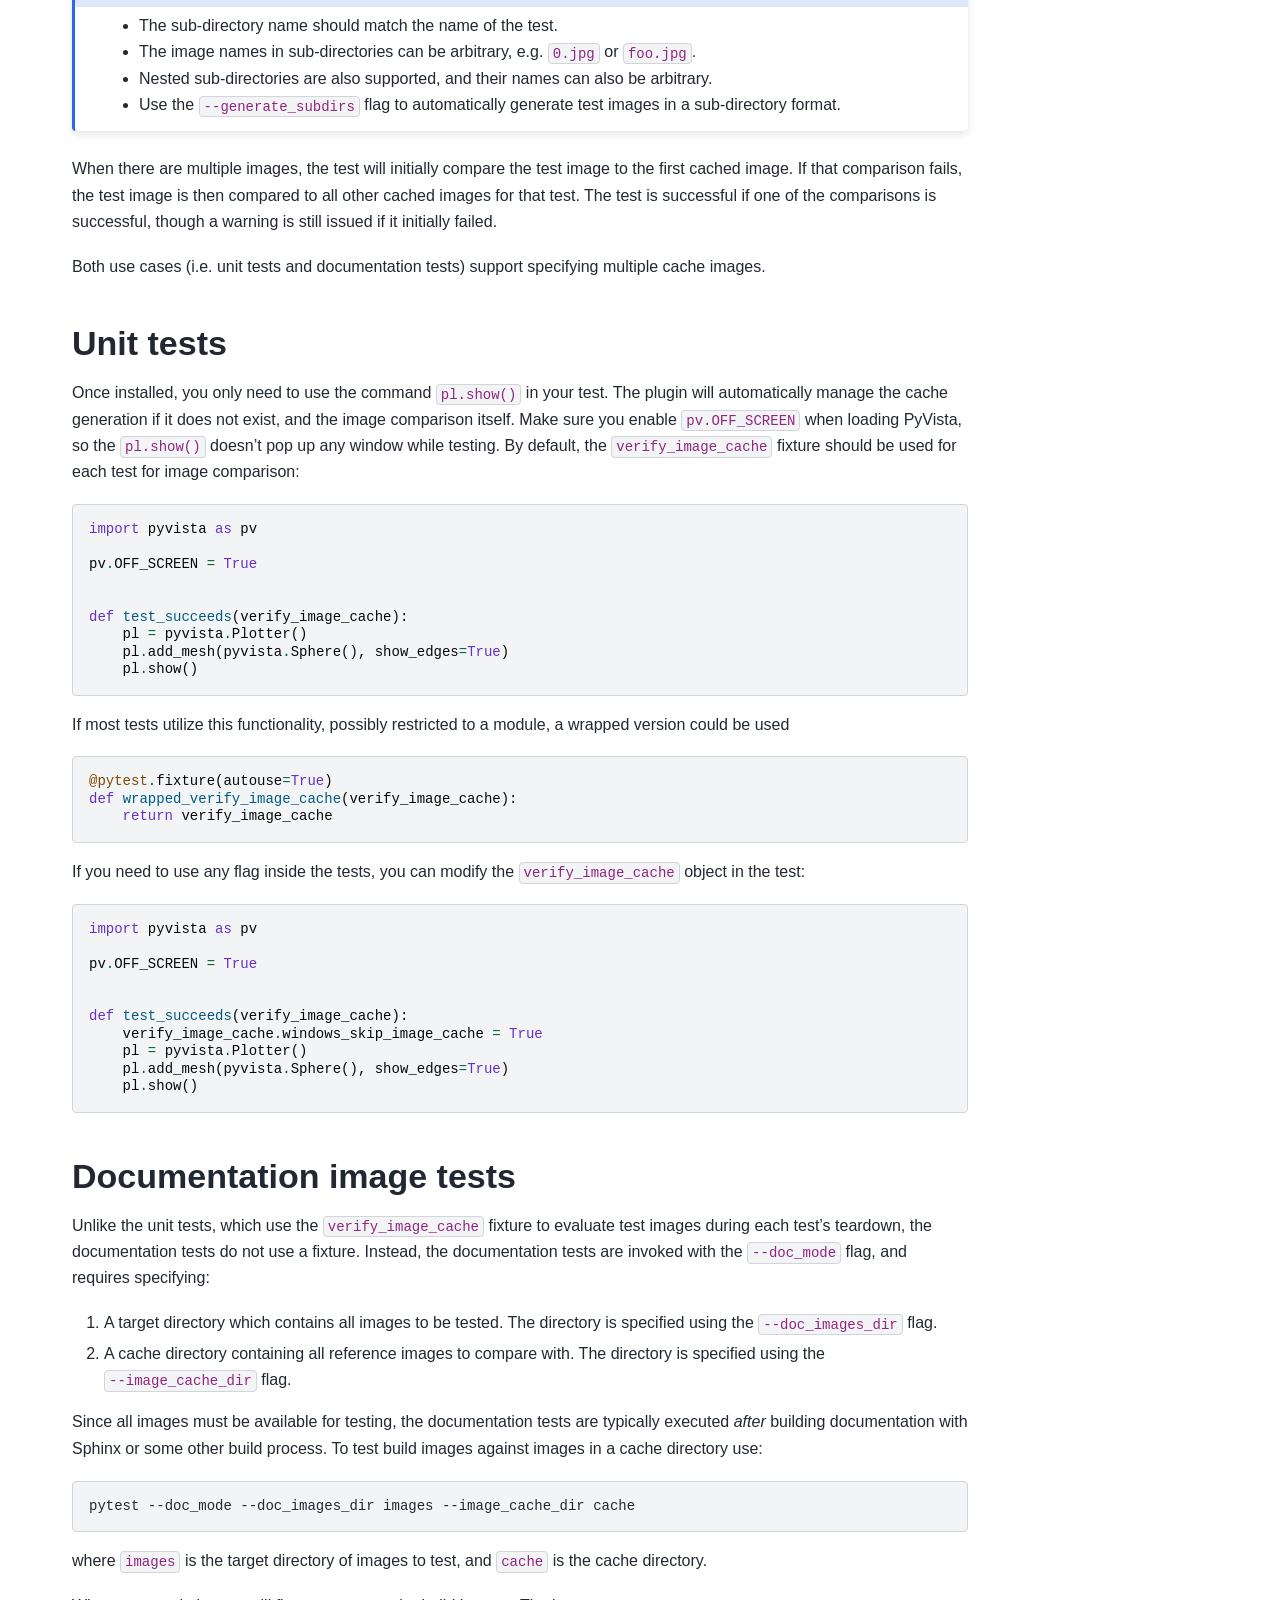
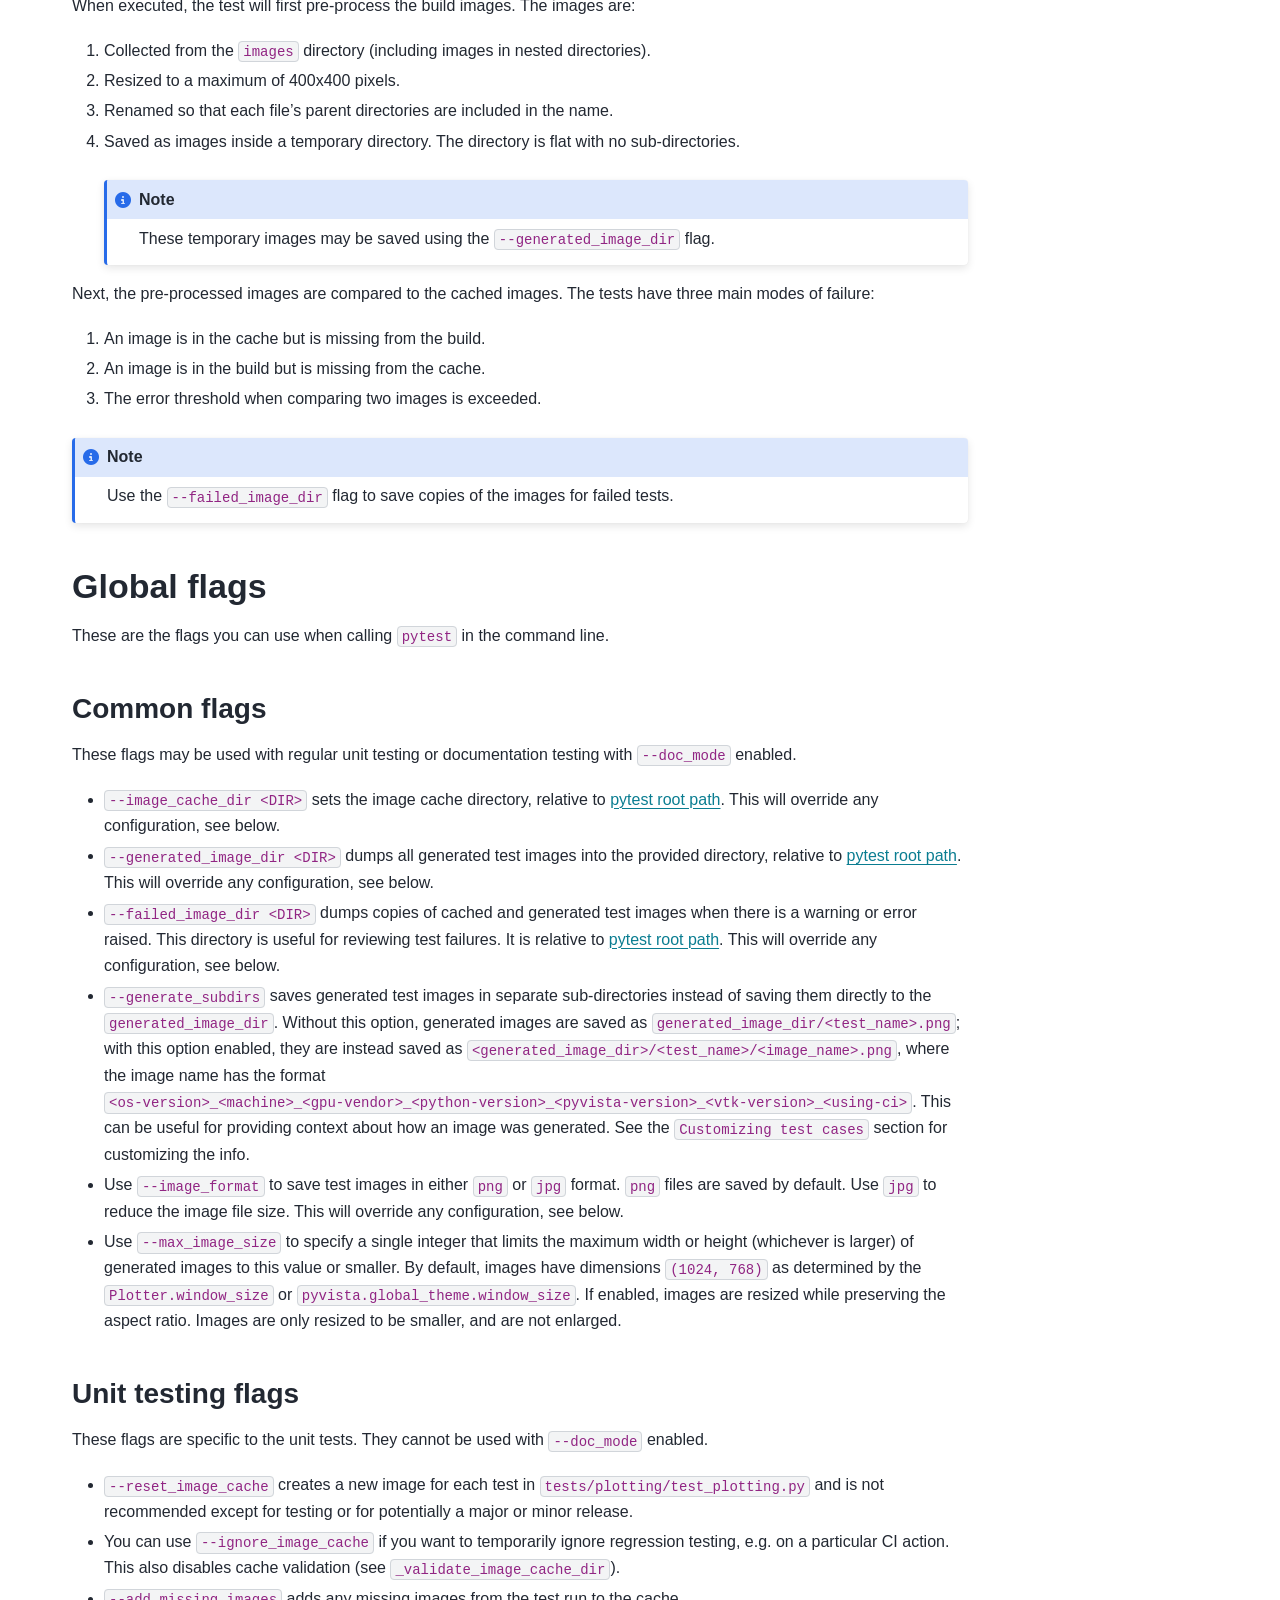
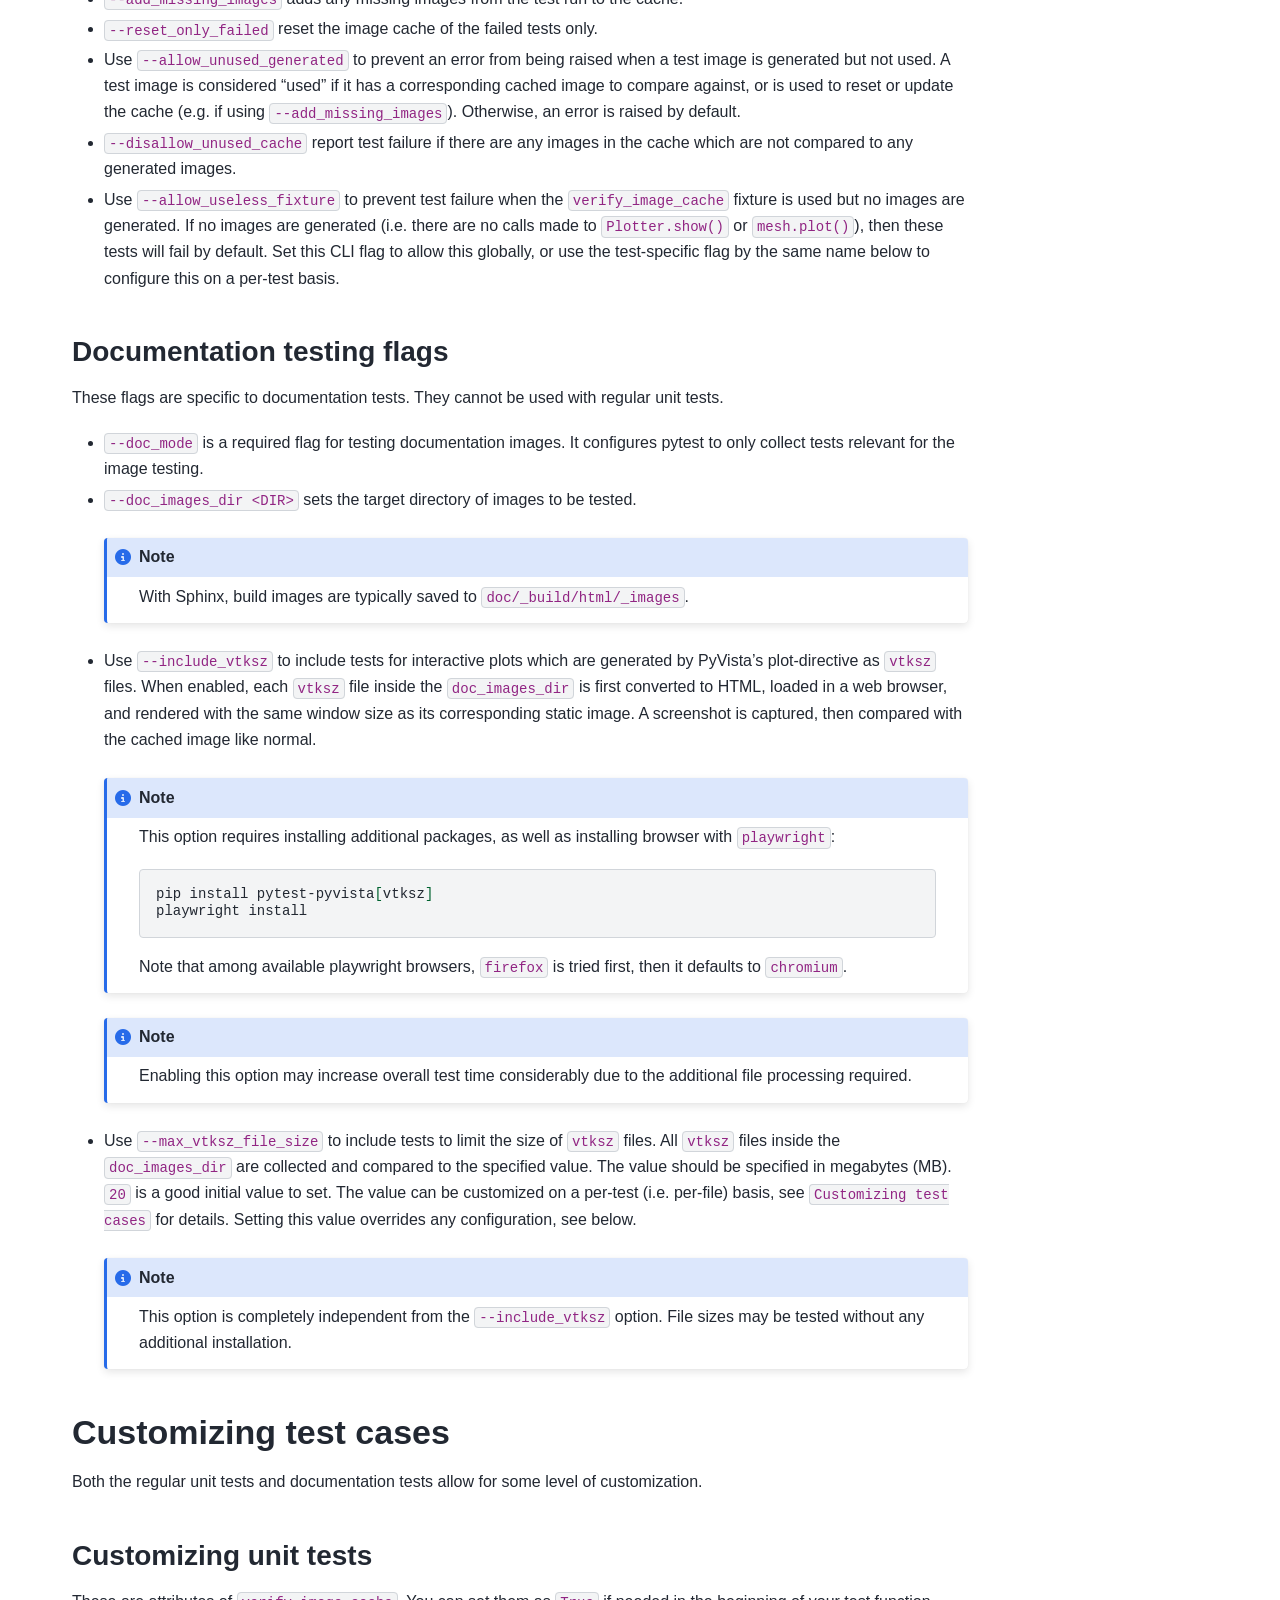
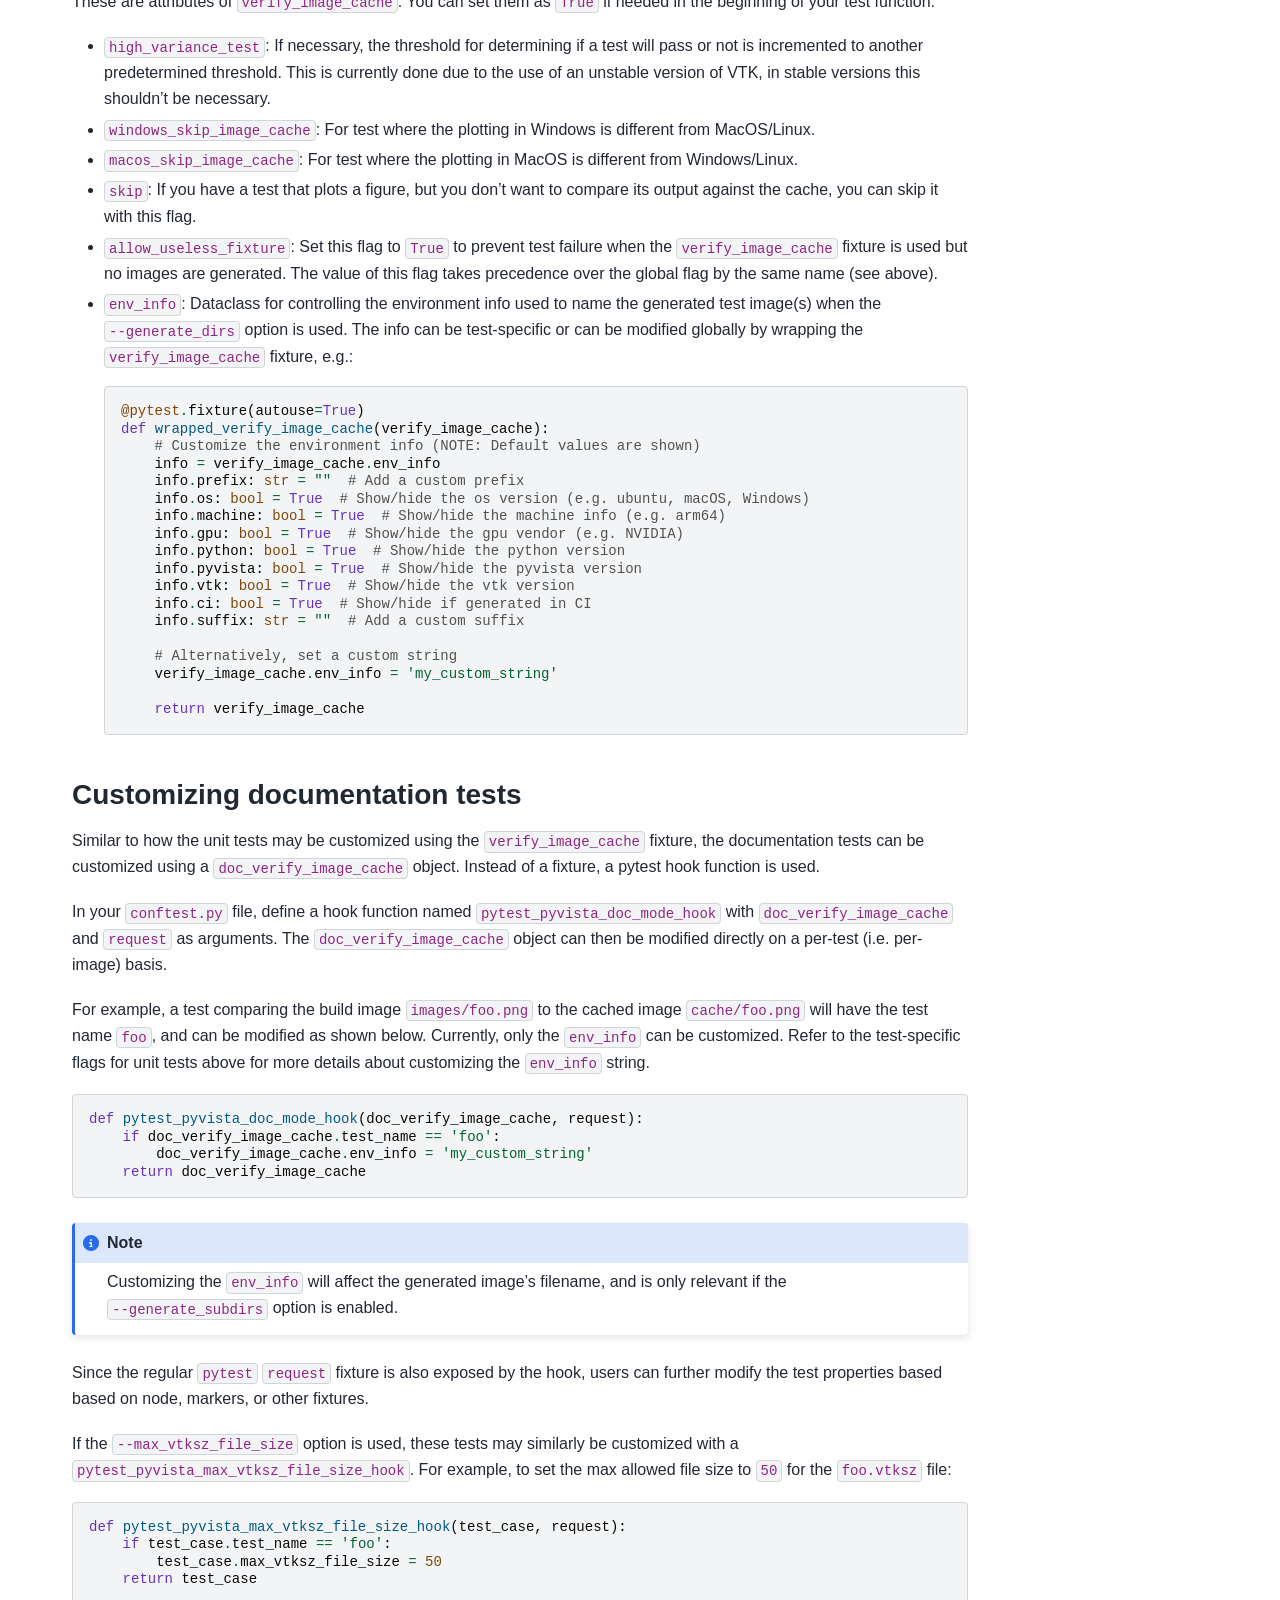
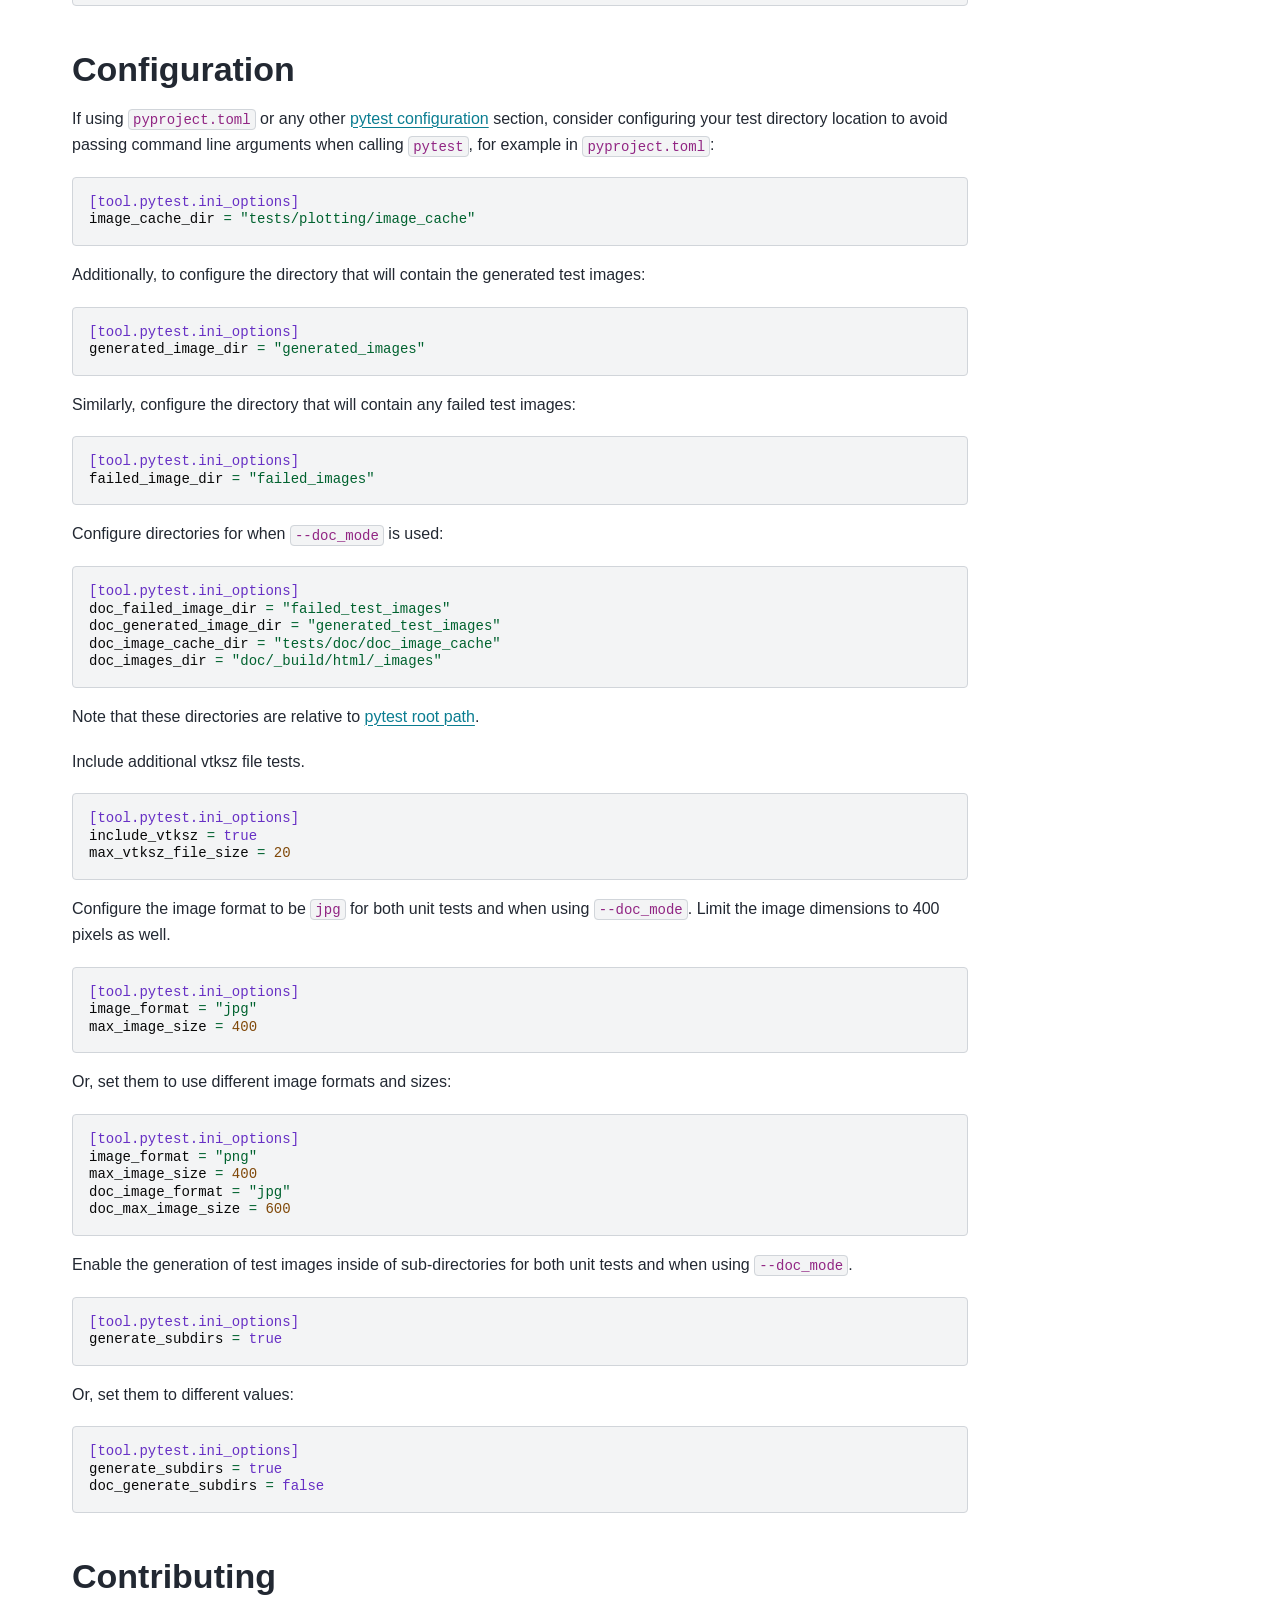
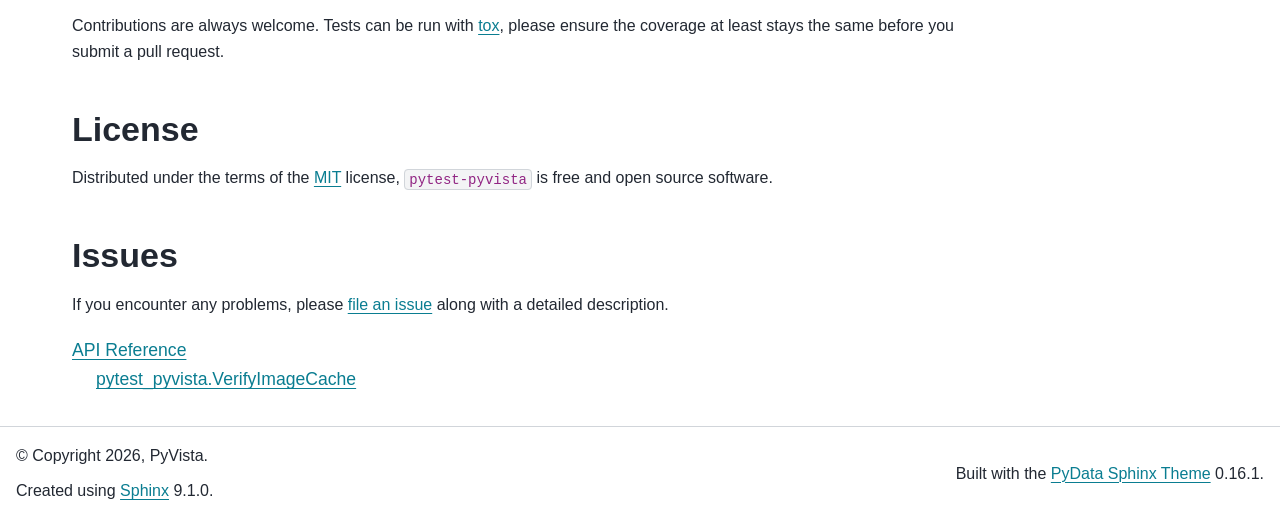
==== commit 59052ebe: "deploy: 8a4e3bc85b1889bcf9283afc0862f4be5c5f6779" ====
--- a/index.html
+++ b/index.html
@@ -8,7 +8,7 @@
     <meta charset="utf-8" />
     <meta name="viewport" content="width=device-width, initial-scale=1.0" /><meta name="viewport" content="width=device-width, initial-scale=1" />
 
-    <title>pytest-pyvista &#8212; pytest-pyvista 0.3.2 documentation</title>
+    <title>pytest-pyvista &#8212; pytest-pyvista 0.3.3 documentation</title>
   
   
   
@@ -39,9 +39,9 @@
   <link rel="preload" as="script" href="_static/scripts/bootstrap.js?digest=8878045cc6db502f8baf" />
 <link rel="preload" as="script" href="_static/scripts/pydata-sphinx-theme.js?digest=8878045cc6db502f8baf" />
 
-    <script src="_static/documentation_options.js?v=71d9d8e6"></script>
-    <script src="_static/doctools.js?v=9bcbadda"></script>
-    <script src="_static/sphinx_highlight.js?v=dc90522c"></script>
+    <script src="_static/documentation_options.js?v=d5a15cff"></script>
+    <script src="_static/doctools.js?v=fd6eb6e6"></script>
+    <script src="_static/sphinx_highlight.js?v=6ffebe34"></script>
     <script src="_static/clipboard.min.js?v=a7894cd8"></script>
     <script src="_static/copybutton.js?v=f281be69"></script>
     <script>DOCUMENTATION_OPTIONS.pagename = 'index';</script>
@@ -50,7 +50,7 @@
     <link rel="next" title="API Reference" href="api.html" />
   <meta name="viewport" content="width=device-width, initial-scale=1"/>
   <meta name="docsearch:language" content="en"/>
-  <meta name="docsearch:version" content="0.3.2" />
+  <meta name="docsearch:version" content="0.3.3" />
   </head>
   
   
@@ -116,8 +116,8 @@
       
     
     
-    <img src="https://docs.pyvista.org/_static/pyvista_logo_sm.png" class="logo__image only-light" alt="pytest-pyvista 0.3.2 documentation - Home"/>
-    <img src="https://docs.pyvista.org/_static/pyvista_logo_sm.png" class="logo__image only-dark pst-js-only" alt="pytest-pyvista 0.3.2 documentation - Home"/>
+    <img src="https://docs.pyvista.org/_static/pyvista_logo_sm.png" class="logo__image only-light" alt="pytest-pyvista 0.3.3 documentation - Home"/>
+    <img src="https://docs.pyvista.org/_static/pyvista_logo_sm.png" class="logo__image only-dark pst-js-only" alt="pytest-pyvista 0.3.3 documentation - Home"/>
   
   
 </a></div>
@@ -552,14 +552,14 @@
 <p>These flags may be used with regular unit testing or documentation testing with
 <code class="docutils literal notranslate"><span class="pre">--doc_mode</span></code> enabled.</p>
 <ul class="simple">
-<li><p><code class="docutils literal notranslate"><span class="pre">--image_cache_dir</span> <span class="pre">&lt;DIR&gt;</span></code> sets the image cache directory, relative to <cite>pytest root path &lt;https://docs.pytest.org/en/latest/reference/reference.html#pytest.Config.rootpath&gt;</cite>.
+<li><p><code class="docutils literal notranslate"><span class="pre">--image_cache_dir</span> <span class="pre">&lt;DIR&gt;</span></code> sets the image cache directory, relative to <a class="reference external" href="https://docs.pytest.org/en/latest/reference/reference.html#pytest.Config.rootpath">pytest root path</a>.
 This will override any configuration, see below.</p></li>
 <li><p><code class="docutils literal notranslate"><span class="pre">--generated_image_dir</span> <span class="pre">&lt;DIR&gt;</span></code> dumps all generated test images into the provided
-directory, relative to <cite>pytest root path &lt;https://docs.pytest.org/en/latest/reference/reference.html#pytest.Config.rootpath&gt;</cite>.
+directory, relative to <a class="reference external" href="https://docs.pytest.org/en/latest/reference/reference.html#pytest.Config.rootpath">pytest root path</a>.
 This will override any configuration, see below.</p></li>
 <li><p><code class="docutils literal notranslate"><span class="pre">--failed_image_dir</span> <span class="pre">&lt;DIR&gt;</span></code> dumps copies of cached and generated test images when
 there is a warning or error raised. This directory is useful for reviewing test
-failures. It is relative to <cite>pytest root path &lt;https://docs.pytest.org/en/latest/reference/reference.html#pytest.Config.rootpath&gt;</cite>.
+failures. It is relative to <a class="reference external" href="https://docs.pytest.org/en/latest/reference/reference.html#pytest.Config.rootpath">pytest root path</a>.
 This will override any configuration, see below.</p></li>
 <li><p><code class="docutils literal notranslate"><span class="pre">--generate_subdirs</span></code> saves generated test images in separate sub-directories
 instead of saving them directly to the <code class="docutils literal notranslate"><span class="pre">generated_image_dir</span></code>. Without this option,
@@ -588,7 +588,8 @@
 <code class="docutils literal notranslate"><span class="pre">tests/plotting/test_plotting.py</span></code> and is not recommended except for
 testing or for potentially a major or minor release.</p></li>
 <li><p>You can use <code class="docutils literal notranslate"><span class="pre">--ignore_image_cache</span></code> if you want to
-temporarily ignore regression testing, e.g. on a particular CI action.</p></li>
+temporarily ignore regression testing, e.g. on a particular CI action.
+This also disables cache validation (see <code class="docutils literal notranslate"><span class="pre">_validate_image_cache_dir</span></code>).</p></li>
 <li><p><code class="docutils literal notranslate"><span class="pre">--add_missing_images</span></code> adds any missing images from the test run to the cache.</p></li>
 <li><p><code class="docutils literal notranslate"><span class="pre">--reset_only_failed</span></code> reset the image cache of the failed tests only.</p></li>
 <li><p>Use <code class="docutils literal notranslate"><span class="pre">--allow_unused_generated</span></code> to prevent an error from being raised when a
@@ -625,12 +626,13 @@
 A screenshot is captured, then compared with the cached image like normal.</p>
 <div class="admonition note">
 <p class="admonition-title">Note</p>
-<p>This option requires installing additional packages, as well as installing the
-chromium browser with <code class="docutils literal notranslate"><span class="pre">playwright</span></code>:</p>
+<p>This option requires installing additional packages, as well as installing
+browser with <code class="docutils literal notranslate"><span class="pre">playwright</span></code>:</p>
 <div class="highlight-bash notranslate"><div class="highlight"><pre><span></span>pip<span class="w"> </span>install<span class="w"> </span>pytest-pyvista<span class="o">[</span>vtksz<span class="o">]</span>
-playwright<span class="w"> </span>install<span class="w"> </span>chromium
-</pre></div>
-</div>
+playwright<span class="w"> </span>install
+</pre></div>
+</div>
+<p>Note that among available playwright browsers, <code class="docutils literal notranslate"><span class="pre">firefox</span></code> is tried first, then it defaults to <code class="docutils literal notranslate"><span class="pre">chromium</span></code>.</p>
 </div>
 <div class="admonition note">
 <p class="admonition-title">Note</p>
@@ -765,7 +767,7 @@
 <span class="n">doc_images_dir</span><span class="w"> </span><span class="o">=</span><span class="w"> </span><span class="s2">&quot;doc/_build/html/_images&quot;</span>
 </pre></div>
 </div>
-<p>Note that these directories are relative to <cite>pytest root path &lt;https://docs.pytest.org/en/latest/reference/reference.html#pytest.Config.rootpath&gt;</cite>.</p>
+<p>Note that these directories are relative to <a class="reference external" href="https://docs.pytest.org/en/latest/reference/reference.html#pytest.Config.rootpath">pytest root path</a>.</p>
 <p>Include additional vtksz file tests.</p>
 <div class="highlight-toml notranslate"><div class="highlight"><pre><span></span><span class="k">[tool.pytest.ini_options]</span>
 <span class="n">include_vtksz</span><span class="w"> </span><span class="o">=</span><span class="w"> </span><span class="kc">true</span>
@@ -915,7 +917,7 @@
 
   <p class="copyright">
     
-      © Copyright 2025, PyVista.
+      © Copyright 2026, PyVista.
       <br/>
     
   </p>
@@ -924,7 +926,7 @@
         <div class="footer-item">
 
   <p class="sphinx-version">
-    Created using <a href="https://www.sphinx-doc.org/">Sphinx</a> 8.2.3.
+    Created using <a href="https://www.sphinx-doc.org/">Sphinx</a> 9.1.0.
     <br/>
   </p>
 </div>
